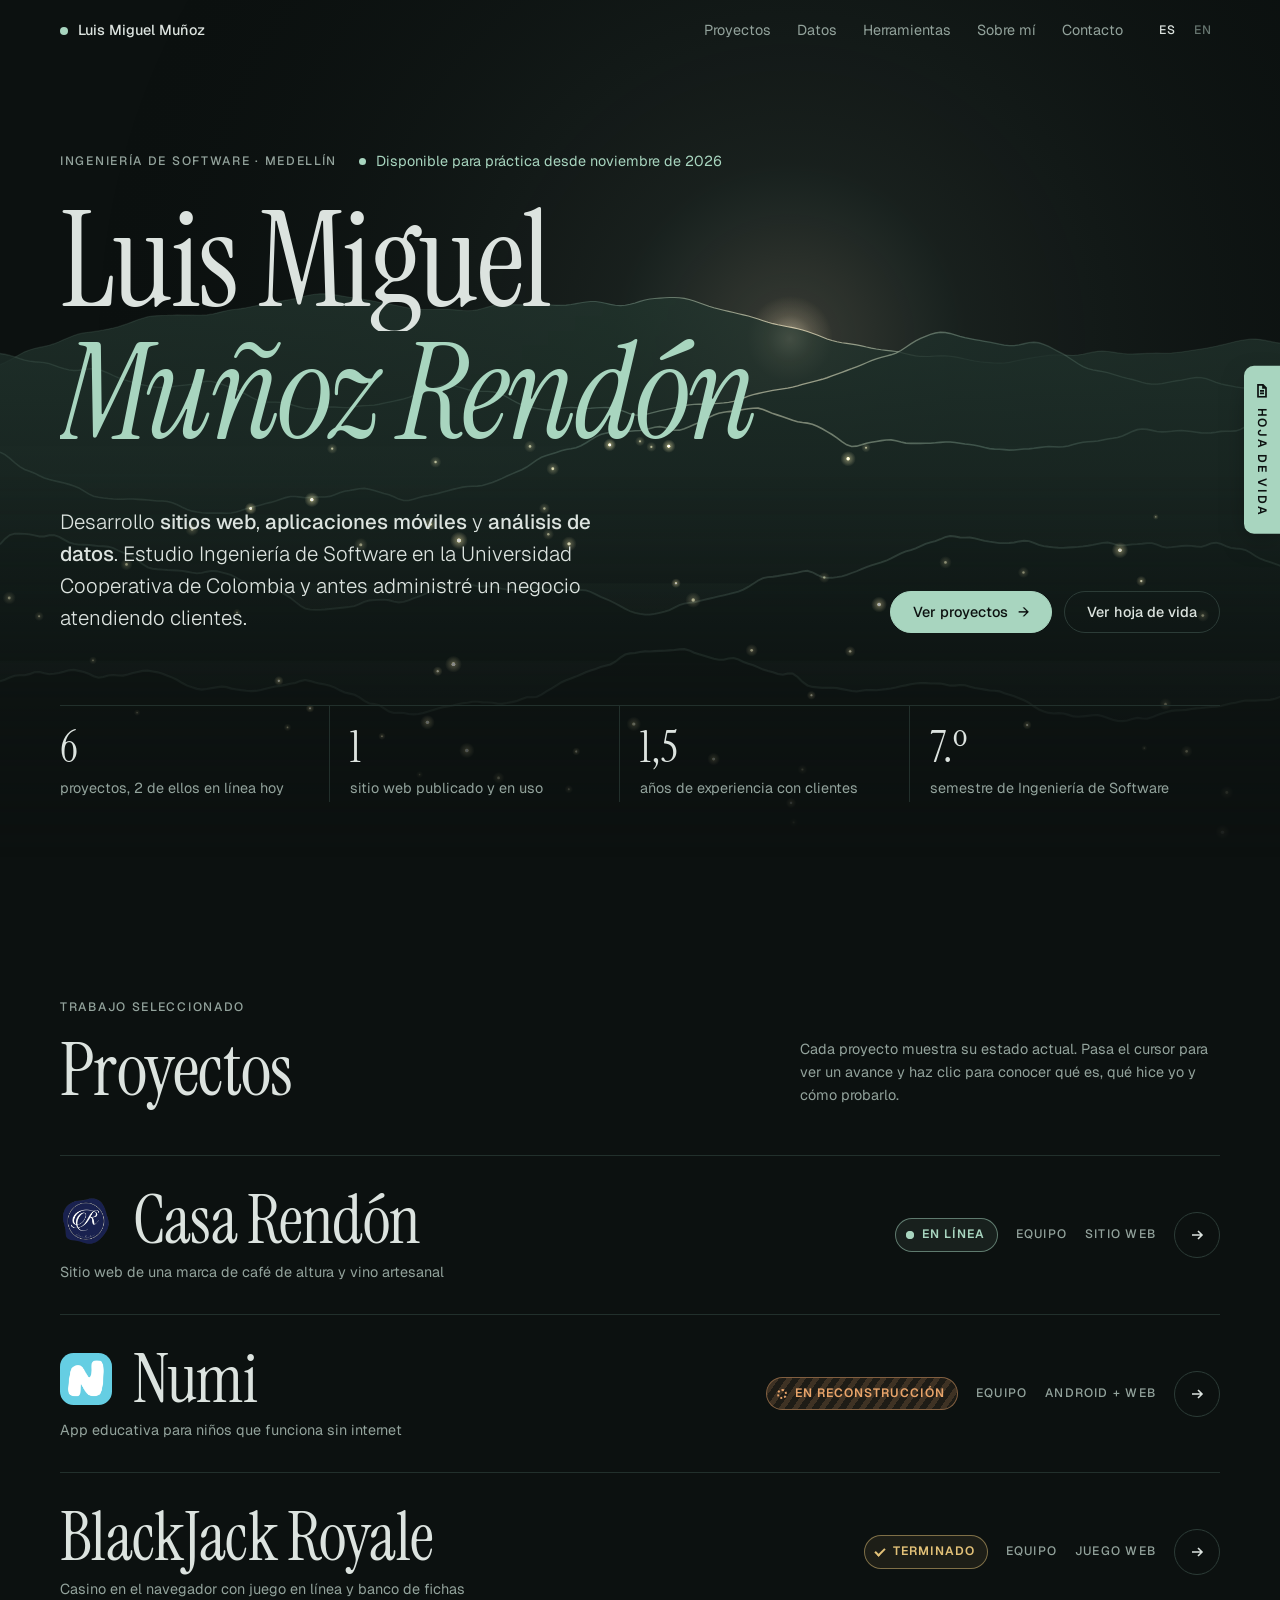
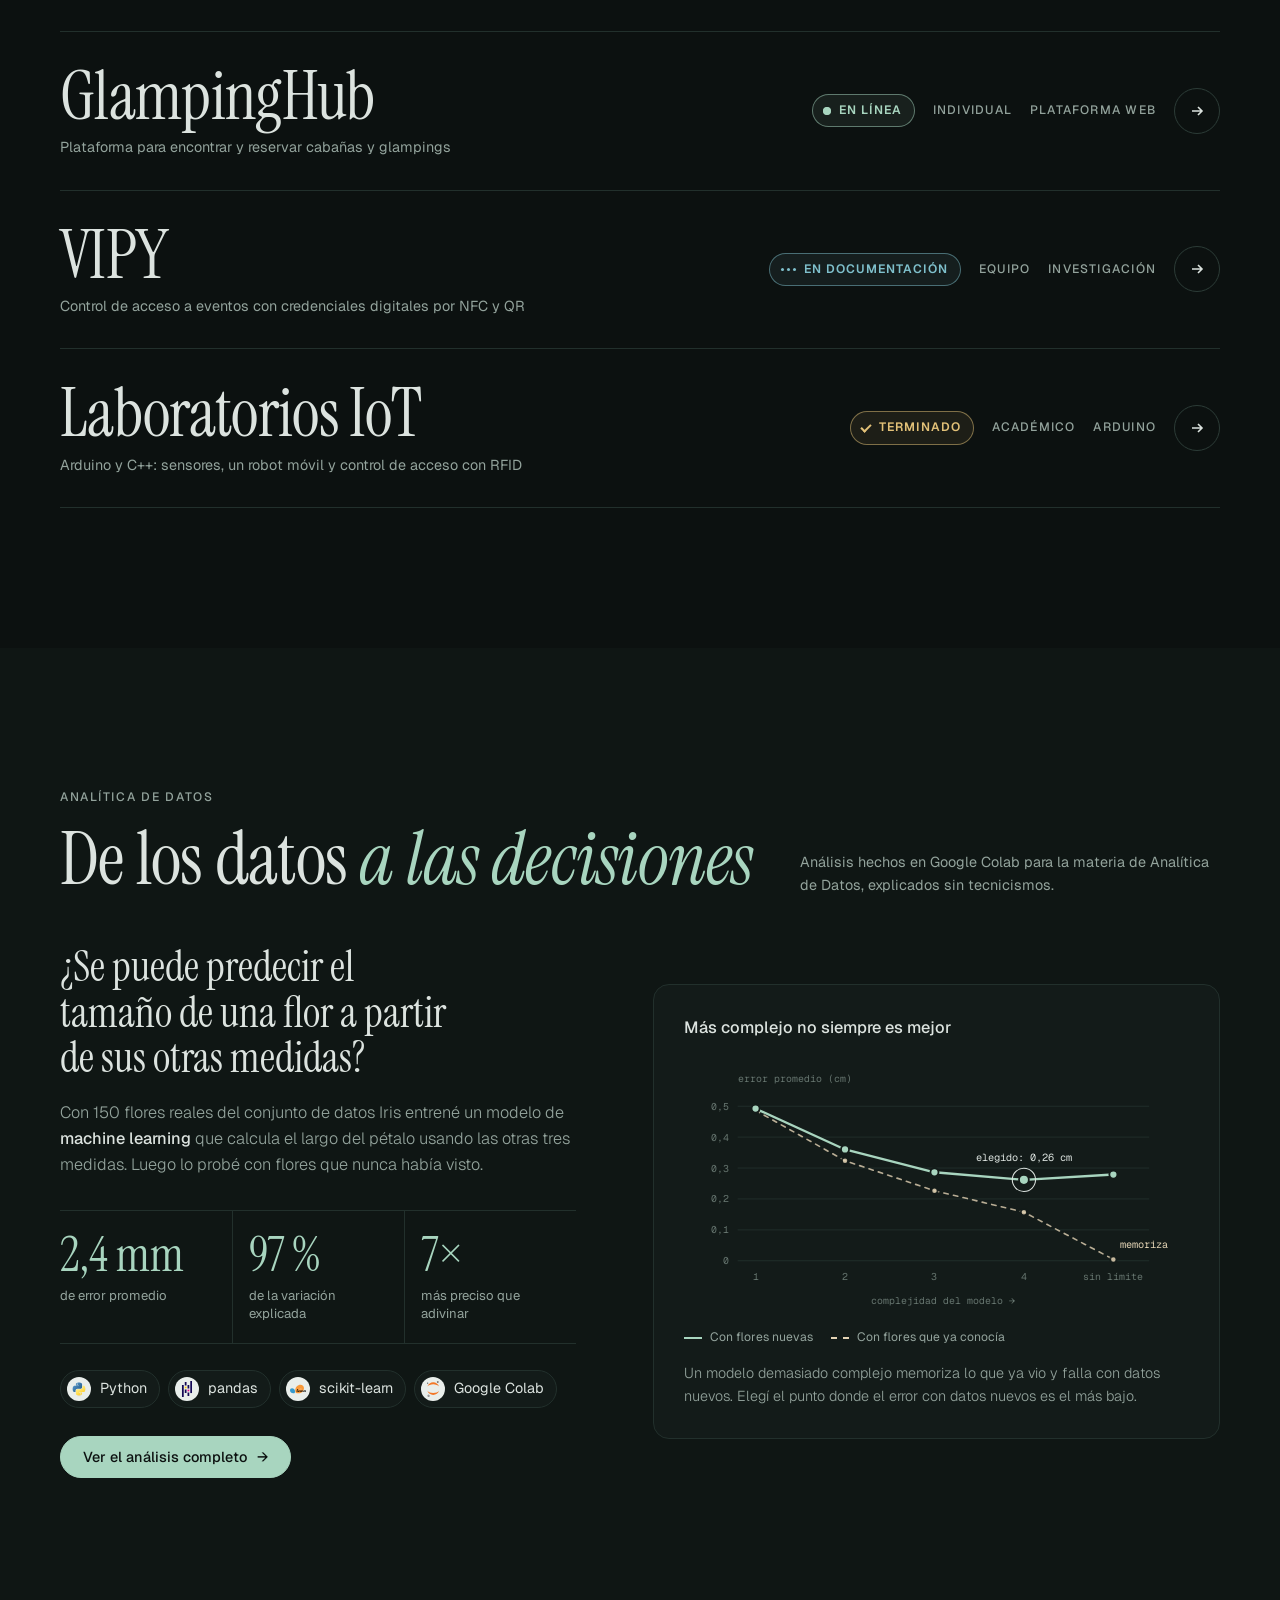
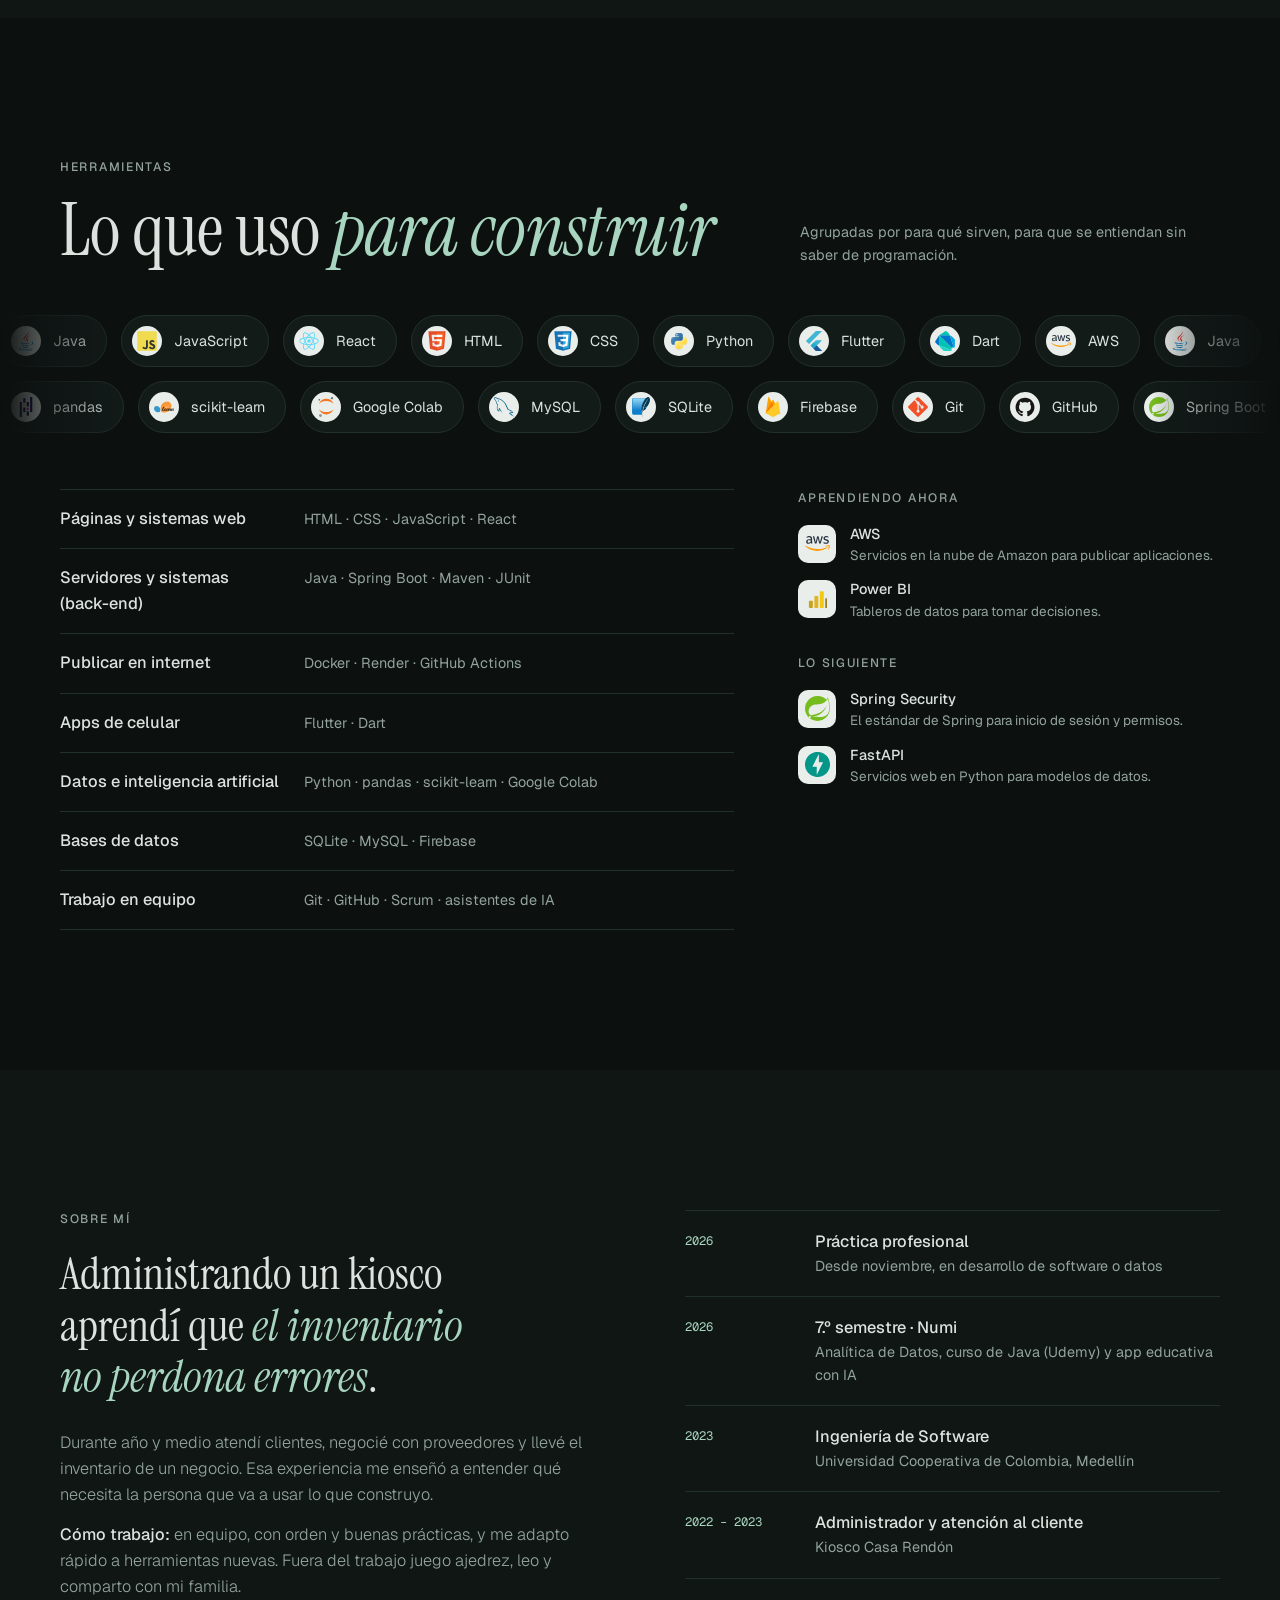
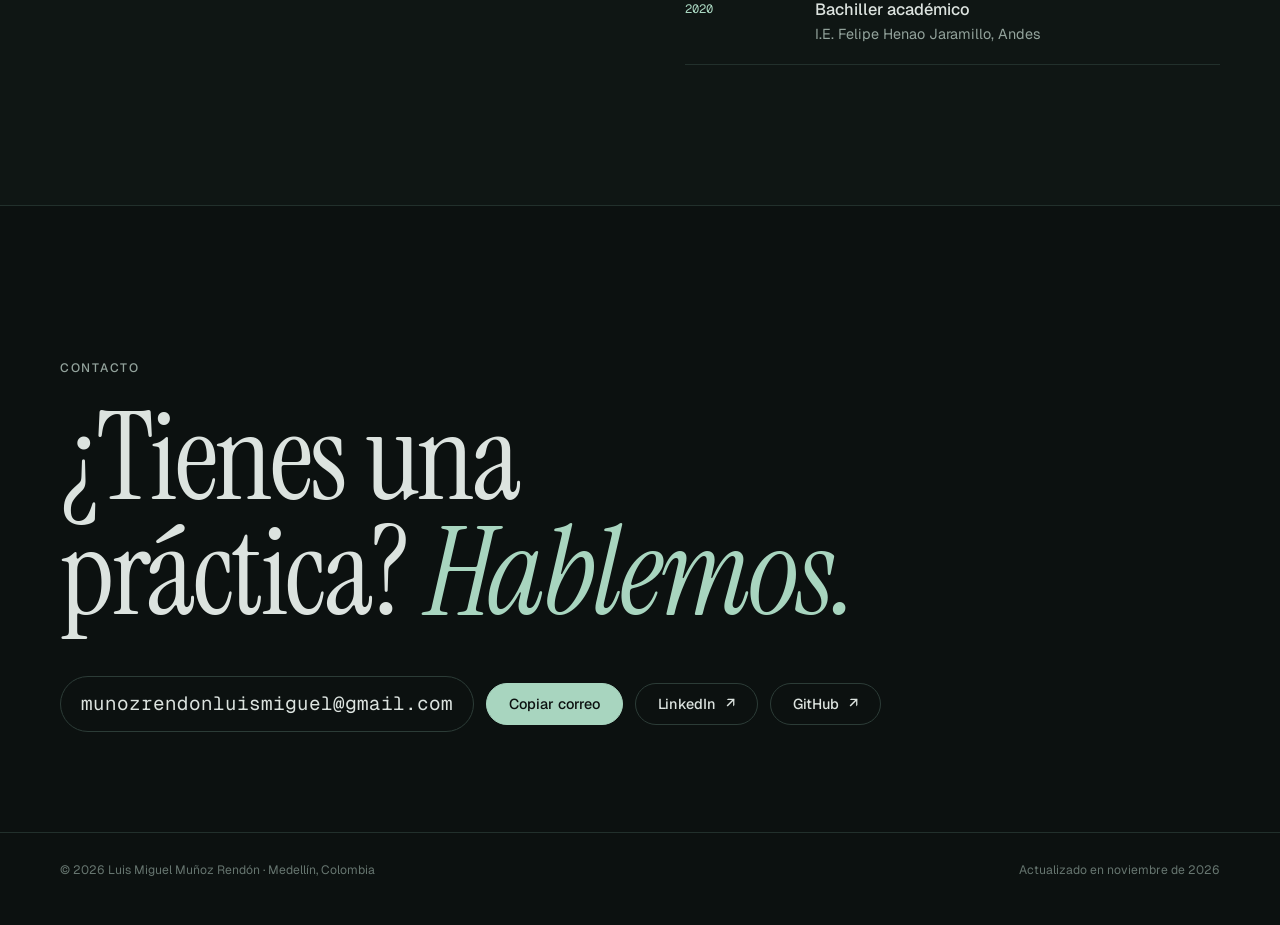
==== index.html @ 4b401fd1 "Proyectos con estado (en línea, terminado, en reconstrucción, en documentación) y nuevos: VIPY y Lab" ====
<!doctype html>
<html lang="es">
<head>
<meta charset="utf-8">
<meta name="viewport" content="width=device-width, initial-scale=1, viewport-fit=cover">
<title>Luis Miguel Muñoz</title>
<meta name="description" content="Portafolio de Luis Miguel Muñoz Rendón, estudiante de Ingeniería de Software en Medellín. Desarrollo web, apps móviles y analítica de datos. Disponible para práctica profesional desde noviembre de 2026.">
<link rel="preconnect" href="https://fonts.googleapis.com">
<link rel="preconnect" href="https://fonts.gstatic.com" crossorigin>
<link rel="stylesheet" href="https://fonts.googleapis.com/css2?family=Instrument+Serif:ital@0;1&family=Geist:wght@300..700&family=Geist+Mono:wght@400;500&display=swap">
<meta property="og:title" content="Luis Miguel Muñoz · Ingeniería de Software">
<meta property="og:description" content="Desarrollo web, apps móviles y analítica de datos. Disponible para práctica profesional desde noviembre de 2026.">
<meta property="og:image" content="https://luism7p7.github.io/media/og.jpg">
<meta property="og:image:width" content="1200">
<meta property="og:image:height" content="630">
<meta property="og:url" content="https://luism7p7.github.io/">
<meta property="og:type" content="website">
<meta property="og:site_name" content="Luis Miguel Muñoz Rendón">
<meta name="twitter:card" content="summary_large_image">
<link rel="canonical" href="https://luism7p7.github.io/">
<meta name="theme-color" content="#0C1110">
<link rel="icon" href="data:image/svg+xml,%3Csvg xmlns='http://www.w3.org/2000/svg' viewBox='0 0 64 64'%3E%3Crect width='64' height='64' rx='14' fill='%230C1110'/%3E%3Ctext x='10' y='44' font-family='monospace' font-weight='700' font-size='32' fill='%23DCE3DF'%3Elm%3C/text%3E%3Ccircle cx='52' cy='42' r='4' fill='%23A8D5BF'/%3E%3C/svg%3E">
<style>
/* Layout: columna de 1200px. Hero con curvas de nivel animadas (las montañas de Andes) detrás del nombre;
   proyectos como índice tipográfico con vista previa de video que sigue el cursor; fichas de detalle en panel lateral.
   Paleta: carbón verdoso de baja fatiga visual con un único acento salvia. */
:root{
  --bg:#0C1110;
  --bg2:#0F1614;
  --surface:#131B19;
  --raised:#18221F;
  --line:#22302C;
  --line2:#2C3C37;
  --fg:#DCE3DF;
  --muted:#93A39C;
  --dim:#66756F;
  --accent:#A8D5BF;
  --accent-ink:#0C1110;
  --accent-soft:rgba(168,213,191,.10);
  --warm:#E3D3B4;
  --f-display:"Instrument Serif","Iowan Old Style","Palatino Linotype",Georgia,serif;
  --f-body:"Geist",system-ui,-apple-system,"Segoe UI",Roboto,sans-serif;
  --f-mono:"Geist Mono",ui-monospace,SFMono-Regular,Menlo,Consolas,monospace;
  --t-xs:.76rem; --t-sm:.9rem; --t-base:1.02rem;
  --ease:cubic-bezier(.2,.7,.1,1);
  color-scheme:dark;
}
*{box-sizing:border-box}
html{scroll-behavior:smooth;background:var(--bg)}
body{margin:0;background:var(--bg);color:var(--fg);font-family:var(--f-body);font-size:var(--t-base);line-height:1.6;-webkit-font-smoothing:antialiased;overflow-x:hidden}
body::before{content:"";position:fixed;inset:0 0 auto;height:env(safe-area-inset-top,0px);z-index:40;background:var(--bg)}
a{color:inherit}
::selection{background:var(--accent);color:var(--accent-ink)}
:focus-visible{outline:2px solid var(--accent);outline-offset:3px;border-radius:4px}
.wrap{max-width:1200px;margin:0 auto;padding-left:max(20px,env(safe-area-inset-left,0px));padding-right:max(20px,env(safe-area-inset-right,0px));position:relative}
.label{font-size:var(--t-xs);letter-spacing:.14em;text-transform:uppercase;color:var(--muted);font-weight:500}
h2.title{font-family:var(--f-display);font-weight:400;font-size:clamp(2.6rem,6vw,4.6rem);line-height:1;letter-spacing:-.01em;margin:0;text-wrap:balance}
h2.title em{color:var(--accent)}

.ic{display:inline-block;width:22px;height:22px;background:#E9EEEB center/66% no-repeat;border-radius:6px;flex:none}
.i-java{background-image:url("[data-uri]")}
.i-javascript{background-image:url("[data-uri]")}
.i-html5{background-image:url("[data-uri]")}
.i-css3{background-image:url("[data-uri]")}
.i-mysql{background-image:url("[data-uri]")}
.i-git{background-image:url("[data-uri]")}
.i-github{background-image:url("[data-uri]")}
.i-dart{background-image:url("[data-uri]")}
.i-flutter{background-image:url("[data-uri]")}
.i-cplusplus{background-image:url("[data-uri]")}
.i-python{background-image:url("[data-uri]")}
.i-pandas{background-image:url("[data-uri]")}
.i-spring{background-image:url("[data-uri]")}
.i-maven{background-image:url("[data-uri]")}
.i-react{background-image:url("[data-uri]")}
.i-firebase{background-image:url("[data-uri]")}
.i-sqlite{background-image:url("[data-uri]")}
.i-fastapi{background-image:url("[data-uri]")}
.i-docker{background-image:url("[data-uri]")}
.i-junit{background-image:url("[data-uri]")}
.i-jupyter{background-image:url("[data-uri]")}
.i-scikitlearn{background-image:url("[data-uri]")}
.i-matplotlib{background-image:url("[data-uri]")}
.i-numpy{background-image:url("[data-uri]")}
.i-aws{background-image:url("[data-uri]")}
.i-powerbi{background-image:url("[data-uri]")}
.i-scrum{background-image:url("[data-uri]")}
.i-ai{background-image:url("[data-uri]")}

/* nav */
.nav{position:fixed;left:0;right:0;top:env(safe-area-inset-top,0px);z-index:30;transition:background .4s,border-color .4s;border-bottom:1px solid transparent}
.nav.scrolled{background:rgba(12,17,16,.82);backdrop-filter:blur(14px) saturate(1.2);-webkit-backdrop-filter:blur(14px) saturate(1.2);border-bottom-color:var(--line)}
.nav .wrap{display:flex;align-items:center;gap:28px;padding-block:16px}
.brand{text-decoration:none;font-weight:500;font-size:var(--t-sm);display:flex;align-items:center;gap:10px}
.brand i{width:8px;height:8px;border-radius:50%;background:var(--accent);animation:pulse 2.6s infinite}
@keyframes pulse{0%{box-shadow:0 0 0 0 rgba(168,213,191,.45)}70%,100%{box-shadow:0 0 0 10px rgba(168,213,191,0)}}
.nav-links{display:flex;gap:26px;margin-left:auto;font-size:var(--t-sm)}
.nav-links a{text-decoration:none;color:var(--muted);transition:color .25s;position:relative}
.nav-links a::after{content:"";position:absolute;left:0;right:0;bottom:-4px;height:1px;background:var(--accent);transform:scaleX(0);transform-origin:left;transition:transform .35s var(--ease)}
.nav-links a:hover{color:var(--fg)}
.nav-links a:hover::after{transform:scaleX(1)}
.lang{display:flex;gap:2px;font-size:var(--t-xs);font-weight:500;letter-spacing:.08em}
.lang button{all:unset;cursor:pointer;padding:5px 8px;color:var(--dim);border-radius:4px}
.lang button[aria-pressed="true"]{color:var(--fg)}
.lang button:focus-visible{outline:2px solid var(--accent)}
@media (max-width:820px){.nav-links{display:none}.lang{margin-left:auto}}

/* hero */
.hero{position:relative;padding-top:calc(150px + env(safe-area-inset-top,0px));padding-bottom:56px;overflow:hidden}
#topo{position:absolute;inset:0;width:100%;height:100%;display:block;-webkit-mask-image:linear-gradient(180deg,#000 55%,transparent);mask-image:linear-gradient(180deg,#000 55%,transparent)}
.hero .wrap{z-index:1}
.hero-top{display:flex;flex-wrap:wrap;gap:8px 22px;align-items:center}
.avail{display:inline-flex;align-items:center;gap:10px;font-size:var(--t-sm);color:var(--accent)}
.avail i{width:7px;height:7px;border-radius:50%;background:var(--accent);animation:pulse 2.6s infinite}
.name{font-family:var(--f-display);font-weight:400;font-size:clamp(3.4rem,10.5vw,9.2rem);line-height:.92;letter-spacing:-.02em;margin:26px 0 0}
.name .ln{display:block;overflow:hidden;padding-bottom:.06em}
.name .ln > span{display:inline-block;animation:up 1.2s var(--ease) both}
.name .ln:nth-child(2) > span{animation-delay:.12s}
.name em{color:var(--accent)}
@keyframes up{from{transform:translateY(105%)}}
.hero-grid{display:grid;grid-template-columns:minmax(0,1.1fr) minmax(0,1fr);gap:32px 64px;margin-top:44px;align-items:end}
@media (max-width:880px){.hero-grid{grid-template-columns:minmax(0,1fr)}}
.lead{font-size:clamp(1.12rem,1.6vw,1.3rem);line-height:1.55;margin:0;max-width:42ch;font-weight:300}
.lead b{font-weight:500}
.cta{display:flex;flex-wrap:wrap;gap:12px}
.hero .cta{justify-content:flex-end}
@media (max-width:880px){.hero .cta{justify-content:flex-start}}
.btn{display:inline-flex;align-items:center;gap:10px;padding:13px 22px;border-radius:999px;border:1px solid var(--line2);text-decoration:none;font:500 var(--t-sm)/1 var(--f-body);background:transparent;color:var(--fg);cursor:pointer;transition:background .3s,border-color .3s,color .3s}
.btn:hover{border-color:var(--accent);color:var(--accent)}
.btn.solid{background:var(--accent);border-color:var(--accent);color:var(--accent-ink)}
.btn.solid:hover{background:var(--fg);border-color:var(--fg);color:var(--accent-ink)}
.btn .arr{transition:transform .3s var(--ease)}
.btn:hover .arr{transform:translateX(4px)}
.facts{display:grid;grid-template-columns:repeat(4,minmax(0,1fr));margin-top:72px;border-top:1px solid var(--line)}
@media (max-width:760px){.facts{grid-template-columns:repeat(2,minmax(0,1fr))}}
.fact{padding:20px 20px 4px 0;border-right:1px solid var(--line);margin-right:20px}
.fact:last-child{border-right:0;margin-right:0}
@media (max-width:760px){.fact:nth-child(2){border-right:0;margin-right:0}}
.fact b{display:block;font-family:var(--f-display);font-weight:400;font-size:clamp(2rem,3.4vw,2.8rem);line-height:1;font-variant-numeric:tabular-nums}
.fact span{display:block;font-size:var(--t-sm);color:var(--muted);margin-top:8px;line-height:1.4}

/* sections */
section.block{padding-block:clamp(80px,11vw,140px)}
.alt{background:var(--bg2)}
.sec-head{display:flex;flex-wrap:wrap;justify-content:space-between;align-items:end;gap:18px 40px;margin-bottom:48px}
.sec-head .label{display:block;margin-bottom:16px}
.sec-head p{margin:0;color:var(--muted);max-width:42ch;font-size:var(--t-sm)}
@supports (animation-timeline:view()){
  .rv{animation:rv linear both;animation-timeline:view();animation-range:entry 0% cover 22%}
  @keyframes rv{from{transform:translateY(34px);opacity:.35}}
}

/* project index */
.index{list-style:none;margin:0;padding:0;border-top:1px solid var(--line)}
.row{border-bottom:1px solid var(--line)}
.row button{all:unset;box-sizing:border-box;cursor:pointer;width:100%;display:grid;grid-template-columns:minmax(0,1fr) auto;gap:6px 32px;align-items:center;padding:30px 0;position:relative}
.row button::before{content:"";position:absolute;inset:0;background:linear-gradient(90deg,var(--accent-soft),transparent 70%);transform:scaleX(0);transform-origin:left;transition:transform .6s var(--ease);pointer-events:none}
.row button:hover::before,.row button:focus-visible::before{transform:scaleX(1)}
.row button:focus-visible{outline:none}
.row-main{display:grid;gap:6px;min-width:0;transition:transform .5s var(--ease)}
.row button:hover .row-main{transform:translateX(18px)}
.row-name{font-family:var(--f-display);font-size:clamp(2.1rem,5.4vw,4.2rem);line-height:1.02;letter-spacing:-.01em;display:flex;align-items:center;gap:.3em}
.row-name img{width:.78em;height:.78em;border-radius:.2em;object-fit:cover;flex:none}
.row-name img.round{border-radius:50%}
.row-desc{color:var(--muted);font-size:var(--t-sm)}
.row-meta{display:flex;flex-wrap:wrap;align-items:center;gap:12px 18px;font-size:var(--t-xs);letter-spacing:.1em;text-transform:uppercase;color:var(--muted);font-weight:500}
.live{color:var(--accent)}
.live::before{content:"";display:inline-block;width:6px;height:6px;border-radius:50%;background:var(--accent);margin-right:8px;vertical-align:1px}
.row-go{width:46px;height:46px;border-radius:50%;border:1px solid var(--line2);display:grid;place-items:center;transition:background .3s,border-color .3s,transform .5s var(--ease);flex:none}
.row-go svg{width:16px;height:16px;stroke:var(--fg);fill:none;stroke-width:1.6;transition:stroke .3s}
.row button:hover .row-go{background:var(--accent);border-color:var(--accent);transform:rotate(-45deg)}
.row button:hover .row-go svg{stroke:var(--accent-ink)}
.row-thumb{display:none}
@media (max-width:760px){
  .row button{grid-template-columns:minmax(0,1fr) 104px;padding:22px 0}
  .row button:hover .row-main{transform:none}
  .row-thumb{display:block;width:104px;aspect-ratio:16/10;border-radius:8px;overflow:hidden;background:var(--raised);grid-column:2;grid-row:1 / span 2}
  .row-thumb img{width:100%;height:100%;object-fit:cover;display:block}
  .row-go{display:none}
  .row-meta{grid-column:1}
}
#peek{position:fixed;left:0;top:0;z-index:25;pointer-events:none;width:400px;aspect-ratio:16/9;border-radius:12px;overflow:hidden;background:var(--raised);box-shadow:0 30px 80px -20px rgba(0,0,0,.7);opacity:0;transition:opacity .35s var(--ease),width .35s var(--ease)}
#peek.on{opacity:1}
#peek.tall{width:200px;aspect-ratio:400/888}
#peek video{width:100%;height:100%;object-fit:cover;display:block}
@media (hover:none),(max-width:760px){#peek{display:none}}

/* sheet */
dialog.sheet{position:fixed;inset:0 0 0 auto;margin:0;height:100%;max-height:100%;width:min(720px,100%);max-width:100%;border:0;border-left:1px solid var(--line);background:var(--bg2);color:var(--fg);padding:0;overflow-y:auto;overscroll-behavior:contain;transform:translateX(100%);transition:transform .55s var(--ease),overlay .55s allow-discrete,display .55s allow-discrete}
dialog.sheet[open]{transform:translateX(0)}
@starting-style{dialog.sheet[open]{transform:translateX(100%)}}
dialog.sheet::backdrop{background:rgba(4,7,6,.62);backdrop-filter:blur(3px);-webkit-backdrop-filter:blur(3px)}
.sheet-bar{position:sticky;top:0;z-index:2;display:flex;justify-content:space-between;align-items:center;gap:12px;padding:calc(14px + env(safe-area-inset-top,0px)) max(24px,env(safe-area-inset-right,0px)) 14px 24px;background:rgba(15,22,20,.92);backdrop-filter:blur(10px);-webkit-backdrop-filter:blur(10px);border-bottom:1px solid var(--line)}
.sheet-close{all:unset;cursor:pointer;width:40px;height:40px;border-radius:50%;border:1px solid var(--line2);display:grid;place-items:center}
.sheet-close:hover,.sheet-close:focus-visible{border-color:var(--accent)}
.sheet-close svg{width:14px;height:14px;stroke:var(--fg);stroke-width:1.6}
.sheet-body{padding:28px 24px calc(48px + env(safe-area-inset-bottom,0px));display:grid;gap:26px}
.sheet-media{border-radius:12px;overflow:hidden;background:#000;border:1px solid var(--line)}
.sheet-media video{display:block;width:100%;height:auto;max-height:70vh}
.sheet-media.tall{justify-self:center;width:min(290px,80%);border-radius:30px;border:8px solid #1a2421}
.sheet-head{display:flex;align-items:center;gap:16px}
.sheet-head img{width:54px;height:54px;border-radius:13px;object-fit:cover;flex:none}
.sheet-head img.round{border-radius:50%}
.sheet-head h3{font-family:var(--f-display);font-weight:400;font-size:clamp(2rem,5vw,2.8rem);line-height:1;margin:0}
.sheet-head p{margin:6px 0 0;color:var(--muted);font-size:var(--t-sm)}
.tags{display:flex;flex-wrap:wrap;gap:8px}
.tag{font-size:var(--t-xs);letter-spacing:.08em;text-transform:uppercase;font-weight:500;padding:6px 11px;border-radius:999px;border:1px solid var(--line2);color:var(--muted)}
.tag.live{border-color:rgba(168,213,191,.45)}
.st{--c:168,213,191;display:inline-flex;align-items:center;gap:8px;padding:6px 12px 6px 10px;border-radius:999px;border:1px solid rgba(var(--c),.5);background:rgba(var(--c),.08);color:rgb(var(--c));font-size:var(--t-xs);letter-spacing:.1em;text-transform:uppercase;font-weight:600;white-space:nowrap;position:relative;overflow:hidden;isolation:isolate}
.st i{position:relative;width:8px;height:8px;flex:none;display:grid;place-items:center}
.st-vivo i{border-radius:50%;background:rgb(var(--c))}
.st-vivo i::after{content:"";position:absolute;inset:0;border-radius:50%;border:1px solid rgb(var(--c));animation:stRing 2.2s ease-out infinite}
@keyframes stRing{from{transform:scale(.6);opacity:.9}to{transform:scale(2.8);opacity:0}}
.st-fin{--c:226,193,120}
.st-fin i{width:10px;height:10px}.st-fin i::before{content:"";width:4px;height:8px;border:solid rgb(var(--c));border-width:0 2px 2px 0;transform:translateY(-1px) rotate(45deg)}
.st-fin::after{content:"";position:absolute;inset:0;z-index:-1;background:linear-gradient(105deg,transparent 35%,rgba(var(--c),.28) 50%,transparent 65%);transform:translateX(-100%);animation:stSheen 3.6s ease-in-out infinite}
@keyframes stSheen{0%,50%{transform:translateX(-100%)}100%{transform:translateX(100%)}}
.st-obra{--c:232,164,106}
.st-obra::after{content:"";position:absolute;inset:0;z-index:-1;background:repeating-linear-gradient(-55deg,rgba(var(--c),.16) 0 5px,transparent 5px 11px);background-size:200% 100%;animation:stStripe 1.4s linear infinite}
@keyframes stStripe{to{background-position:-26.9px 0}}
.st-obra i{width:10px;height:10px;border-radius:50%;border:2px dotted rgb(var(--c));animation:stSpin 2.4s linear infinite}
@keyframes stSpin{to{transform:rotate(360deg)}}
.st-doc{--c:127,192,204}
.st-doc i{width:16px;display:flex;gap:3px;justify-content:center}
.st-doc i b{width:3px;height:3px;border-radius:50%;background:rgb(var(--c));animation:stType 1.2s ease-in-out infinite}
.st-doc i b:nth-child(2){animation-delay:.2s}.st-doc i b:nth-child(3){animation-delay:.4s}
@keyframes stType{0%,100%{opacity:.25;transform:none}40%{opacity:1;transform:translateY(-2px)}}
.row-meta .st{letter-spacing:.08em}
.sheet-media img{display:block;width:100%;height:auto}
#peek img{width:100%;height:100%;object-fit:cover;display:block}
#peek [hidden]{display:none}
@media (prefers-reduced-motion:reduce){.st *,.st::after,.st i::after{animation:none!important}}
.kv{display:grid;gap:22px}
.kv h4{margin:0 0 8px;font-size:var(--t-xs);letter-spacing:.14em;text-transform:uppercase;color:var(--dim);font-weight:500}
.kv p{margin:0;font-weight:300;line-height:1.65}
.kv ul{margin:0;padding:0;list-style:none;display:grid;gap:8px}
.kv li{display:flex;gap:12px;font-weight:300}
.kv li::before{content:"";width:14px;height:1px;background:var(--accent);margin-top:.8em;flex:none}
.note{font-size:var(--t-sm);color:var(--muted);border-left:1px solid var(--accent);padding-left:14px;margin:0}
.toolrow{display:flex;flex-wrap:wrap;gap:8px}
.chip{display:inline-flex;align-items:center;gap:9px;padding:6px 12px 6px 6px;border-radius:999px;background:var(--surface);border:1px solid var(--line);font-size:var(--t-sm)}
.chip .ic{width:24px;height:24px;border-radius:50%}

/* data */
.data{display:grid;grid-template-columns:minmax(0,1fr) minmax(0,1.1fr);gap:clamp(32px,6vw,80px);align-items:center}
@media (max-width:900px){.data{grid-template-columns:minmax(0,1fr)}}
.data-q{font-family:var(--f-display);font-size:clamp(1.8rem,3.4vw,2.6rem);line-height:1.1;margin:0 0 18px;font-weight:400;text-wrap:balance}
.data p{margin:0;color:var(--muted);font-weight:300;max-width:52ch}
.data p b{color:var(--fg);font-weight:500}
.kpis{display:grid;grid-template-columns:repeat(3,minmax(0,1fr));margin:32px 0 26px;border-top:1px solid var(--line);border-bottom:1px solid var(--line)}
.kpi{padding:20px 14px 20px 0}
.kpi + .kpi{padding-left:16px;border-left:1px solid var(--line)}
.kpi b{display:block;font-family:var(--f-display);font-weight:400;font-size:clamp(2rem,4vw,3rem);line-height:1;color:var(--accent);font-variant-numeric:tabular-nums;white-space:nowrap}
.kpi > span{display:block;font-size:.82rem;color:var(--muted);margin-top:8px;line-height:1.35}
.data .toolrow{margin-bottom:28px}
.chart-card{margin:0;background:var(--surface);border:1px solid var(--line);border-radius:16px;padding:clamp(18px,3vw,30px);display:grid;gap:14px;min-width:0}
.chart-card h3{margin:0;font-weight:500;font-size:var(--t-base)}
.chart-box{overflow-x:auto}
.chart{width:100%;min-width:440px;height:auto;display:block}
.chart .grid line{stroke:var(--line);stroke-width:1}
.chart text{fill:var(--dim);font-family:var(--f-mono);font-size:11px}
.chart .val{fill:none;stroke:var(--accent);stroke-width:2.6;stroke-linejoin:round;stroke-linecap:round;stroke-dasharray:600;stroke-dashoffset:0}
.chart .tr{fill:none;stroke:var(--warm);stroke-width:1.8;stroke-dasharray:5 6;stroke-linecap:round;opacity:.8}
.chart .pv{fill:var(--accent);stroke:var(--surface);stroke-width:2}
.chart .pt{fill:var(--warm);stroke:var(--surface);stroke-width:2;opacity:.85}
.chart .pick{fill:none;stroke:var(--fg);stroke-width:1.2}
.chart .pick-t{fill:var(--fg);font-size:11.5px}
.chart .end{fill:var(--warm);font-size:11.5px}
.chart.draw .val{animation:draw 1.8s var(--ease) both}
@keyframes draw{from{stroke-dashoffset:600}}
.legend{display:flex;flex-wrap:wrap;gap:18px;font-size:var(--t-xs);color:var(--muted)}
.legend span{display:inline-flex;align-items:center;gap:8px}
.legend i{width:18px;border-top:2.5px solid var(--accent)}
.legend i.d{border-top:2px dashed var(--warm)}
.chart-card figcaption{font-size:var(--t-sm);color:var(--muted);font-weight:300}

/* tools */
.marquee{overflow:hidden;-webkit-mask-image:linear-gradient(90deg,transparent,#000 10%,#000 90%,transparent);mask-image:linear-gradient(90deg,transparent,#000 10%,#000 90%,transparent);margin-bottom:56px}
.track{display:flex;gap:14px;width:max-content;animation:slide 60s linear infinite}
.track.rev{animation-direction:reverse;margin-top:14px}
.marquee:hover .track{animation-play-state:paused}
@keyframes slide{to{transform:translateX(-50%)}}
.mq{display:inline-flex;align-items:center;gap:12px;padding:10px 20px 10px 10px;border:1px solid var(--line);border-radius:999px;background:var(--surface);white-space:nowrap;font-size:var(--t-sm)}
.mq .ic{width:30px;height:30px;border-radius:50%}
.skills{display:grid;grid-template-columns:minmax(0,1.6fr) minmax(0,1fr);gap:clamp(32px,5vw,72px)}
@media (max-width:900px){.skills{grid-template-columns:minmax(0,1fr)}}
.sk-list{margin:0;padding:0;list-style:none;border-top:1px solid var(--line)}
.sk-list li{display:grid;grid-template-columns:minmax(0,220px) minmax(0,1fr);gap:4px 24px;padding:16px 0;border-bottom:1px solid var(--line);align-items:baseline}
@media (max-width:520px){.sk-list li{grid-template-columns:minmax(0,1fr)}}
.sk-list b{font-weight:500}
.sk-list span{color:var(--muted);font-size:var(--t-sm)}
.sk-col h3{margin:0 0 14px;font-size:var(--t-xs);letter-spacing:.14em;text-transform:uppercase;color:var(--muted);font-weight:500}
.sk-col + .sk-col{margin-top:34px}
.learn{display:grid;gap:14px}
.learn > div{display:grid;grid-template-columns:38px minmax(0,1fr);gap:0 14px;align-items:center}
.learn .ic{width:38px;height:38px;border-radius:10px;grid-row:span 2}
.learn b{font-weight:500;font-size:var(--t-sm)}
.learn span{font-size:.84rem;color:var(--muted);line-height:1.4}

/* about */
.about{display:grid;grid-template-columns:minmax(0,1fr) minmax(0,1fr);gap:clamp(40px,7vw,96px)}
@media (max-width:900px){.about{grid-template-columns:minmax(0,1fr)}}
.about .label{display:block;margin-bottom:20px}
.quote{font-family:var(--f-display);font-size:clamp(1.8rem,3.6vw,2.8rem);line-height:1.15;margin:0 0 26px;text-wrap:balance}
.quote em{color:var(--accent)}
.about p.txt{color:var(--muted);font-weight:300;margin:0 0 14px;max-width:52ch}
.about p.txt b{color:var(--fg);font-weight:500}
.tl{list-style:none;margin:0;padding:0}
.tl li{display:grid;grid-template-columns:110px minmax(0,1fr);gap:20px;padding:18px 0;border-bottom:1px solid var(--line)}
.tl li:first-child{border-top:1px solid var(--line)}
.tl time{font-family:var(--f-mono);font-size:var(--t-xs);color:var(--accent);padding-top:3px}
.tl b{display:block;font-weight:500}
.tl span{display:block;font-size:var(--t-sm);color:var(--muted)}
@media (max-width:420px){.tl li{grid-template-columns:minmax(0,1fr);gap:4px}}

/* contact */
.contact{padding-block:clamp(90px,12vw,160px) clamp(60px,8vw,100px);border-top:1px solid var(--line)}
.contact .label{display:block;margin-bottom:22px}
.contact h2{font-family:var(--f-display);font-weight:400;font-size:clamp(3rem,9.5vw,7.6rem);line-height:.95;margin:0;letter-spacing:-.02em;text-wrap:balance}
.contact h2 em{color:var(--accent)}
.contact-row{display:flex;flex-wrap:wrap;gap:12px;align-items:center;margin-top:44px}
.mail{font-family:var(--f-mono);font-size:clamp(.92rem,2.2vw,1.2rem);padding:12px 20px;border:1px solid var(--line2);border-radius:999px;user-select:all;word-break:break-all}
footer{padding-block:28px 44px;color:var(--dim);font-size:var(--t-xs);border-top:1px solid var(--line)}
footer .wrap{display:flex;flex-wrap:wrap;justify-content:space-between;gap:10px}

/* CV tab, always visible */
.cv-tab{all:unset;z-index:28;position:fixed;right:env(safe-area-inset-right,0px);top:50%;translate:0 -50%;writing-mode:vertical-rl;cursor:pointer;display:flex;align-items:center;gap:10px;padding:18px 11px;background:var(--accent);color:var(--accent-ink);font:600 var(--t-xs)/1 var(--f-body);letter-spacing:.14em;text-transform:uppercase;border-radius:10px 0 0 10px;box-shadow:0 10px 30px -10px rgba(0,0,0,.6);transition:padding .3s var(--ease),background .3s}
.cv-tab:hover{padding-right:16px;background:var(--fg)}
.cv-tab:focus-visible{outline:2px solid var(--fg);outline-offset:3px}
.cv-tab svg{width:14px;height:14px;stroke:currentColor;fill:none;stroke-width:1.7;writing-mode:horizontal-tb}
@media (max-width:760px){.cv-tab{writing-mode:horizontal-tb;top:auto;translate:none;bottom:calc(16px + env(safe-area-inset-bottom,0px));right:max(16px,env(safe-area-inset-right,0px));border-radius:999px;padding:13px 18px}.cv-tab:hover{padding-right:18px}}
.nb-actions{display:flex;align-items:center;gap:10px}
.nb-actions .btn{padding:10px 16px}
/* notebook viewer */
dialog.nbview{width:min(1100px,96vw);height:92vh;max-height:92vh;max-width:96vw;padding:0;border:1px solid var(--line);border-radius:14px;background:var(--bg2);color:var(--fg);overflow:hidden}
dialog.nbview[open]{display:flex;flex-direction:column}
dialog.nbview::backdrop{background:rgba(4,7,6,.7);backdrop-filter:blur(3px);-webkit-backdrop-filter:blur(3px)}
.nb-bar{display:flex;justify-content:space-between;align-items:center;gap:12px;padding:12px 16px 12px 22px;border-bottom:1px solid var(--line);flex:none}
.nb-bar span{font-size:var(--t-sm);color:var(--muted)}
.nb-frame{flex:1;min-height:0;position:relative;background:#fff}
.nb-frame iframe{position:absolute;inset:0;width:100%;height:100%;border:0;background:#fff}
.nb-load{position:absolute;inset:0;display:grid;place-items:center;color:#55605b;font-size:var(--t-sm)}
@media (prefers-reduced-motion:reduce){*,*::before,*::after{animation:none!important;transition:none!important}html{scroll-behavior:auto}}
</style>
</head>
<body>


<header class="nav" id="nav">
  <div class="wrap">
    <a class="brand" href="#top"><i aria-hidden="true"></i>Luis Miguel Muñoz</a>
    <nav class="nav-links" aria-label="Secciones">
      <a href="#proyectos" data-i18n="n1">Proyectos</a>
      <a href="#datos" data-i18n="n2">Datos</a>
      <a href="#herramientas" data-i18n="n3">Herramientas</a>
      <a href="#sobre-mi" data-i18n="n4">Sobre mí</a>
      <a href="#contacto" data-i18n="n5">Contacto</a>
    </nav>
    <div class="lang" role="group" aria-label="Idioma / Language">
      <button type="button" id="lang-es" data-lang="es" aria-pressed="true">ES</button>
      <button type="button" id="lang-en" data-lang="en" aria-pressed="false">EN</button>
    </div>
  </div>
</header>

<main id="top">
  <section class="hero">
    <canvas id="topo" aria-hidden="true"></canvas>
    <div class="wrap">
      <div class="hero-top">
        <span class="label" data-i18n="h-l">Ingeniería de Software · Medellín</span>
        <span class="avail"><i aria-hidden="true"></i><span data-i18n="h-a">Disponible para práctica desde noviembre de 2026</span></span>
      </div>
      <h1 class="name"><span class="ln"><span>Luis Miguel</span></span><span class="ln"><span><em>Muñoz Rendón</em></span></span></h1>
      <div class="hero-grid">
        <p class="lead" data-i18n="h-p">Desarrollo <b>sitios web</b>, <b>aplicaciones móviles</b> y <b>análisis de datos</b>. Estudio Ingeniería de Software en la Universidad Cooperativa de Colombia y antes administré un negocio atendiendo clientes.</p>
        <div class="cta">
          <a class="btn solid" href="#proyectos"><span data-i18n="h-b1">Ver proyectos</span><span class="arr" aria-hidden="true">→</span></a>
          <button type="button" class="btn" data-doc="cv/cv.html" data-pdf="cv/Luis_Miguel_Munoz_Rendon_HV.pdf" data-doc-title="Hoja de vida · Luis Miguel Muñoz Rendón" data-i18n="h-b2">Ver hoja de vida</button>
        </div>
      </div>
      <div class="facts">
        <div class="fact"><b data-count="6">6</b><span data-i18n="f1">proyectos, 2 de ellos en línea hoy</span></div>
        <div class="fact"><b>1</b><span data-i18n="f2">sitio web publicado y en uso</span></div>
        <div class="fact"><b>1,5</b><span data-i18n="f3">años de experiencia con clientes</span></div>
        <div class="fact"><b data-i18n="f4b">7.º</b><span data-i18n="f4">semestre de Ingeniería de Software</span></div>
      </div>
    </div>
  </section>

  <section class="block" id="proyectos">
    <div class="wrap">
      <div class="sec-head rv">
        <div><span class="label" data-i18n="p-l">Trabajo seleccionado</span><h2 class="title" data-i18n="p-h">Proyectos</h2></div>
        <p data-i18n="p-p">Cada proyecto muestra su estado actual. Pasa el cursor para ver un avance y haz clic para conocer qué es, qué hice yo y cómo probarlo.</p>
      </div>
      <ul class="index" id="index"></ul>
    </div>
  </section>

  <section class="block alt" id="datos">
    <div class="wrap">
      <div class="sec-head rv">
        <div><span class="label" data-i18n="d-l">Analítica de datos</span><h2 class="title" data-i18n="d-h">De los datos <em>a las decisiones</em></h2></div>
        <p data-i18n="d-p">Análisis hechos en Google Colab para la materia de Analítica de Datos, explicados sin tecnicismos.</p>
      </div>
      <div class="data">
        <div class="rv">
          <h3 class="data-q" data-i18n="a-q">¿Se puede predecir el tamaño de una flor a partir de sus otras medidas?</h3>
          <p data-i18n="a-p">Con 150 flores reales del conjunto de datos Iris entrené un modelo de <b>machine learning</b> que calcula el largo del pétalo usando las otras tres medidas. Luego lo probé con flores que nunca había visto.</p>
          <div class="kpis">
            <div class="kpi"><b><span data-count="2.4" data-dec="1">2,4</span> mm</b><span data-i18n="k1">de error promedio</span></div>
            <div class="kpi"><b><span data-count="97">97</span> %</b><span data-i18n="k2">de la variación explicada</span></div>
            <div class="kpi"><b><span data-count="7">7</span>×</b><span data-i18n="k3">más preciso que adivinar</span></div>
          </div>
          <div class="toolrow">
            <span class="chip"><i class="ic i-python"></i>Python</span><span class="chip"><i class="ic i-pandas"></i>pandas</span><span class="chip"><i class="ic i-scikitlearn"></i>scikit-learn</span><span class="chip"><i class="ic i-jupyter"></i>Google Colab</span>
          </div>
          <button type="button" class="btn solid" data-doc="notebooks/arbol-regresion-iris.html" data-doc-title="Notebook completo · Árbol de regresión con Iris"><span data-i18n="a-b">Ver el análisis completo</span><span class="arr" aria-hidden="true">→</span></button>
        </div>
        <figure class="chart-card rv">
          <h3 data-i18n="c-h">Más complejo no siempre es mejor</h3>
          <div class="chart-box">
            <svg class="chart" id="chart" viewBox="0 0 565 290" role="img" aria-label="Error del modelo según su complejidad: con datos nuevos baja hasta la profundidad 4 y luego sube; con los datos de entrenamiento casi llega a cero.">
              <g class="grid"><line x1="60" x2="520" y1="230" y2="230"/><line x1="60" x2="520" y1="195.5" y2="195.5"/><line x1="60" x2="520" y1="160.9" y2="160.9"/><line x1="60" x2="520" y1="126.4" y2="126.4"/><line x1="60" x2="520" y1="91.8" y2="91.8"/><line x1="60" x2="520" y1="57.3" y2="57.3"/></g>
              <text x="50" y="234" text-anchor="end">0</text><text x="50" y="199.5" text-anchor="end">0,1</text><text x="50" y="164.9" text-anchor="end">0,2</text><text x="50" y="130.4" text-anchor="end">0,3</text><text x="50" y="95.8" text-anchor="end">0,4</text><text x="50" y="61.3" text-anchor="end">0,5</text>
              <text x="80" y="252" text-anchor="middle">1</text><text x="180" y="252" text-anchor="middle">2</text><text x="280" y="252" text-anchor="middle">3</text><text x="380" y="252" text-anchor="middle">4</text><text x="480" y="252" text-anchor="middle" data-i18n="c-x5">sin límite</text>
              <text x="290" y="278" text-anchor="middle" data-i18n="c-x">complejidad del modelo →</text>
              <text x="60" y="30" data-i18n="c-y">error promedio (cm)</text>
              <polyline class="tr" points="80,61.9 180,118.2 280,151.7 380,175.7 480,228.5"/>
              <polyline class="val" points="80,59.9 180,105.6 280,131.1 380,139.6 480,133.6"/>
              <circle class="pt" cx="80" cy="61.9" r="3.5"/><circle class="pt" cx="180" cy="118.2" r="3.5"/><circle class="pt" cx="280" cy="151.7" r="3.5"/><circle class="pt" cx="380" cy="175.7" r="3.5"/><circle class="pt" cx="480" cy="228.5" r="3.5"/>
              <circle class="pv" cx="80" cy="59.9" r="4.5"/><circle class="pv" cx="180" cy="105.6" r="4.5"/><circle class="pv" cx="280" cy="131.1" r="4.5"/><circle class="pv" cx="380" cy="139.6" r="5.5"/><circle class="pv" cx="480" cy="133.6" r="4.5"/>
              <circle class="pick" cx="380" cy="139.6" r="13"/>
              <text class="pick-t" x="380" y="118" text-anchor="middle" data-i18n="c-pick">elegido: 0,26 cm</text>
              <text class="end" x="487" y="216" data-i18n="c-mem">memoriza</text>
            </svg>
          </div>
          <div class="legend"><span><i></i><span data-i18n="lg1">Con flores nuevas</span></span><span><i class="d"></i><span data-i18n="lg2">Con flores que ya conocía</span></span></div>
          <figcaption data-i18n="c-cap">Un modelo demasiado complejo memoriza lo que ya vio y falla con datos nuevos. Elegí el punto donde el error con datos nuevos es el más bajo.</figcaption>
        </figure>
      </div>
    </div>
  </section>

  <section class="block" id="herramientas">
    <div class="wrap">
      <div class="sec-head rv">
        <div><span class="label" data-i18n="t-l">Herramientas</span><h2 class="title" data-i18n="t-h">Lo que uso <em>para construir</em></h2></div>
        <p data-i18n="t-p">Agrupadas por para qué sirven, para que se entiendan sin saber de programación.</p>
      </div>
    </div>
    <div class="marquee" aria-hidden="true">
      <div class="track" id="mq1"></div>
      <div class="track rev" id="mq2"></div>
    </div>
    <div class="wrap">
      <div class="skills">
        <ul class="sk-list rv">
          <li><b data-i18n="s1b">Páginas y sistemas web</b><span>HTML · CSS · JavaScript · React</span></li>
          <li><b data-i18n="s6b">Servidores y sistemas (back-end)</b><span>Java · Spring Boot · Maven · JUnit</span></li>
          <li><b data-i18n="s7b">Publicar en internet</b><span>Docker · Render · GitHub Actions</span></li>
          <li><b data-i18n="s2b">Apps de celular</b><span>Flutter · Dart</span></li>
          <li><b data-i18n="s3b">Datos e inteligencia artificial</b><span>Python · pandas · scikit-learn · Google Colab</span></li>
          <li><b data-i18n="s4b">Bases de datos</b><span>SQLite · MySQL · Firebase</span></li>
          <li><b data-i18n="s5b">Trabajo en equipo</b><span data-i18n="s5">Git · GitHub · Scrum · asistentes de IA</span></li>
        </ul>
        <div class="rv">
          <div class="sk-col">
            <h3 data-i18n="l-h">Aprendiendo ahora</h3>
            <div class="learn">
              <div><i class="ic i-aws"></i><b>AWS</b><span data-i18n="l1">Servicios en la nube de Amazon para publicar aplicaciones.</span></div>
              <div><i class="ic i-powerbi"></i><b>Power BI</b><span data-i18n="x1">Tableros de datos para tomar decisiones.</span></div>
            </div>
          </div>
          <div class="sk-col">
            <h3 data-i18n="x-h">Lo siguiente</h3>
            <div class="learn">
              <div><i class="ic i-spring"></i><b>Spring Security</b><span data-i18n="x3">El estándar de Spring para inicio de sesión y permisos.</span></div>
              <div><i class="ic i-fastapi"></i><b>FastAPI</b><span data-i18n="x2">Servicios web en Python para modelos de datos.</span></div>
            </div>
          </div>
        </div>
      </div>
    </div>
  </section>

  <section class="block alt" id="sobre-mi">
    <div class="wrap">
      <div class="about">
        <div class="rv">
          <span class="label" data-i18n="ab-l">Sobre mí</span>
          <p class="quote" data-i18n="ab-q">Administrando un kiosco aprendí que <em>el inventario no perdona errores</em>.</p>
          <p class="txt" data-i18n="ab-1">Durante año y medio atendí clientes, negocié con proveedores y llevé el inventario de un negocio. Esa experiencia me enseñó a entender qué necesita la persona que va a usar lo que construyo.</p>
          <p class="txt" data-i18n="ab-2"><b>Cómo trabajo:</b> en equipo, con orden y buenas prácticas, y me adapto rápido a herramientas nuevas. Fuera del trabajo juego ajedrez, leo y comparto con mi familia.</p>
        </div>
        <ol class="tl rv">
          <li><time>2026</time><div><b data-i18n="tl1">Práctica profesional</b><span data-i18n="tl1s">Desde noviembre, en desarrollo de software o datos</span></div></li>
          <li><time>2026</time><div><b data-i18n="tl2">7.º semestre · Numi</b><span data-i18n="tl2s">Analítica de Datos, curso de Java (Udemy) y app educativa con IA</span></div></li>
          <li><time>2023</time><div><b data-i18n="tl3">Ingeniería de Software</b><span>Universidad Cooperativa de Colombia, Medellín</span></div></li>
          <li><time>2022 – 2023</time><div><b data-i18n="tl4">Administrador y atención al cliente</b><span>Kiosco Casa Rendón</span></div></li>
          <li><time>2020</time><div><b data-i18n="tl5">Bachiller académico</b><span>I.E. Felipe Henao Jaramillo, Andes</span></div></li>
        </ol>
      </div>
    </div>
  </section>

  <section class="contact" id="contacto">
    <div class="wrap">
      <span class="label" data-i18n="ct-l">Contacto</span>
      <h2 class="rv" data-i18n="ct-h">¿Tienes una práctica? <em>Hablemos.</em></h2>
      <div class="contact-row">
        <span class="mail" id="email">munozrendonluismiguel@gmail.com</span>
        <button type="button" class="btn solid" id="copy" data-i18n="copy">Copiar correo</button>
        <a class="btn" href="https://www.linkedin.com/in/luismiguelmu%C3%B1ozrendon" target="_blank" rel="noopener">LinkedIn <span class="arr" aria-hidden="true">↗</span></a>
        <a class="btn" href="https://github.com/luism7p7" target="_blank" rel="noopener">GitHub <span class="arr" aria-hidden="true">↗</span></a>
      </div>
    </div>
  </section>
</main>

<footer><div class="wrap"><span>© 2026 Luis Miguel Muñoz Rendón · Medellín, Colombia</span><span data-i18n="ft">Actualizado en noviembre de 2026</span></div></footer>

<dialog class="nbview" id="nbview" aria-labelledby="nb-title">
  <div class="nb-bar"><span id="nb-title"></span><div class="nb-actions"><a class="btn solid" id="nb-pdf" href="#" download hidden><span data-i18n="pdf">Descargar PDF</span></a><button type="button" class="sheet-close" id="nb-close" aria-label="Cerrar"><svg viewBox="0 0 14 14" aria-hidden="true"><path d="M1 1l12 12M13 1L1 13"/></svg></button></div></div>
  <div class="nb-frame"><div class="nb-load" id="nb-load" data-i18n="nb-l">Cargando…</div><iframe id="nb-iframe" title="Documento"></iframe></div>
</dialog>

<button type="button" class="cv-tab" data-doc="cv/cv.html" data-pdf="cv/Luis_Miguel_Munoz_Rendon_HV.pdf" data-doc-title="Hoja de vida · Luis Miguel Muñoz Rendón"><svg viewBox="0 0 14 14" aria-hidden="true"><path d="M3 1h5l3 3v9H3z M8 1v3h3 M5 7h4 M5 9.5h4"/></svg><span data-i18n="cvtab">Hoja de vida</span></button>

<div id="peek" aria-hidden="true"><video muted loop playsinline preload="none"></video><img alt="" hidden></div>

<dialog class="sheet" id="sheet" aria-labelledby="sh-title">
  <div class="sheet-bar"><span class="label" id="sh-label">Proyecto</span><button type="button" class="sheet-close" id="sh-close" aria-label="Cerrar"><svg viewBox="0 0 14 14" aria-hidden="true"><path d="M1 1l12 12M13 1L1 13"/></svg></button></div>
  <div class="sheet-body" id="sh-body"></div>
</dialog>

<script>
(function(){
  "use strict";
  var reduce = window.matchMedia && window.matchMedia("(prefers-reduced-motion: reduce)").matches;
  var lang = "es";

  var P = [
    { id:"casarendon", status:"vivo", logo:"media/casarendon-logo.png", round:true, video:"media/casarendon.mp4", poster:"media/casarendon.jpg",
      tools:[["html5","HTML"],["css3","CSS"],["javascript","JavaScript"],["react","React"]],
      links:[{href:"https://casarendon.com",es:"Visitar casarendon.com",en:"Visit casarendon.com",main:true},{href:"https://github.com/AlexanderM-Code/Entre-sorbos---Casa-Rendon",es:"Ver el código",en:"View code"}],
      es:{name:"Casa Rendón",desc:"Sitio web de una marca de café de altura y vino artesanal",meta:["Equipo","Sitio web"],
        sub:"Entre Sorbos · Buenos Aires, Andes (Antioquia)",
        what:"La página web de Casa Rendón, una marca familiar de café y vino artesanal. Le da presencia en internet al negocio: cuenta su historia, muestra sus productos y permite que los clientes pidan una visita a la finca.",
        wins:["Publicada y funcionando en casarendon.com.","Catálogo de café y vino, galería de fotos reales y preguntas frecuentes.","Las solicitudes de visita llegan directo al WhatsApp del negocio.","Se adapta a celular, tablet y computador."],
        role:"Desarrollé el sitio junto al equipo."},
      en:{name:"Casa Rendón",desc:"Website for a high-altitude coffee and artisan wine brand",meta:["Team","Website"],
        sub:"Entre Sorbos · Buenos Aires, Andes (Antioquia)",
        what:"The website of Casa Rendón, a family brand of coffee and artisan wine. It gives the business an online presence: it tells its story, shows its products and lets customers request a visit to the farm.",
        wins:["Published and running at casarendon.com.","Coffee and wine catalog, a gallery of real photos and an FAQ.","Visit requests go straight to the business WhatsApp.","Works on phones, tablets and computers."],
        role:"I built the site together with the team."} },
    { id:"numi", status:"obra", logo:"media/numi-icon.png", video:"media/numi.mp4", poster:"media/numi.jpg", tall:true,
      tools:[["flutter","Flutter"],["dart","Dart"],["sqlite","SQLite"],["firebase","Firebase"],["python","Python"],["mysql","MySQL"],["ai","IA"]],
      links:[{href:"https://github.com/luism7p7/numi-paneles-roles",es:"Ver los paneles de roles",en:"View the role panels",main:true},{href:"https://github.com/geminitodo5-sketch/app-educativa-medellin",es:"Ver el código de la app",en:"View the app code"}],
      es:{name:"Numi",desc:"App educativa para niños que funciona sin internet",meta:["Equipo","Android + web"],
        sub:"Niños de 1.º a 5.º de primaria en zonas rurales de Medellín",
        what:"Muchos niños de las zonas rurales de Medellín no tienen internet en casa. Numi es una app de celular con actividades de matemáticas, español, ciencias, sociales e inglés, y un asistente de inteligencia artificial que responde preguntas sin necesidad de conexión.",
        wins:["Funciona 100 % sin internet una vez instalada, incluso en celulares económicos.","49 actividades interactivas con audio: arrastrar, elegir, armar palabras y encontrar parejas.","El progreso se guarda en el celular y se sincroniza cuando vuelve la conexión.","Paneles web de roles en Flask y MySQL: el administrador gestiona actividades, instituciones y usuarios; el docente ve el avance de su grupo y descarga reportes en Excel y PDF (110 pruebas automáticas)."],
        role:"Formé parte del equipo de ingeniería, que programó la lógica de la app, la base de datos, el asistente de IA y la sincronización. El diseño visual lo hizo el equipo de Crosmedia. En los paneles de roles trabajo en el panel administrativo y el docente.",
        note:"En reconstrucción: estoy mejorando los paneles de roles (administrador y docente) y su conexión con la app."},
      en:{name:"Numi",desc:"Educational app for children that works without internet",meta:["Team","Android + web"],
        sub:"Children in grades 1 to 5 in rural Medellín",
        what:"Many children in rural Medellín have no internet at home. Numi is a phone app with math, Spanish, science, social studies and English activities, plus an AI assistant that answers questions without a connection.",
        wins:["Works 100% offline once installed, even on low-cost phones.","49 interactive activities with audio: drag and drop, multiple choice, word building and matching.","Progress is saved on the phone and syncs when the connection comes back.","Role-based web panels in Flask and MySQL: admins manage activities, schools and users; teachers follow their group's progress and download Excel and PDF reports (110 automated tests)."],
        role:"I was part of the engineering team, which programmed the app logic, the database, the AI assistant and the syncing. The visual design was done by the Crosmedia team. On the role panels I work on the admin and teacher panels.",
        note:"Being rebuilt: I am improving the role panels (admin and teacher) and their connection to the app."} },
    { id:"blackjack", status:"fin", logo:"", video:"media/blackjack.mp4", poster:"media/blackjack.jpg",
      tools:[["javascript","JavaScript"],["html5","HTML"],["css3","CSS"],["python","Python"]],
      links:[{href:"https://luism7p7.github.io/BlackJack/Casino/public/",es:"Jugar en línea",en:"Play online",main:true},{href:"https://github.com/luism7p7/BlackJack",es:"Ver el código",en:"View code"}],
      es:{name:"BlackJack Royale",desc:"Casino en el navegador con juego en línea y banco de fichas",meta:["Equipo","Juego web"],
        sub:"Proyecto en equipo",
        what:"Un casino en el navegador con el juego de cartas BlackJack. Se puede jugar contra la máquina o con otras personas al mismo tiempo, y tiene un banco para pedir fichas prestadas y pagarlas después.",
        wins:["Modo contra la máquina y modo multijugador en tiempo real.","Banco de préstamos de fichas.","Guarda las fichas de cada jugador en el navegador."],
        role:"Hice parte del equipo que construyó el juego: las reglas, la interfaz, el banco de fichas y el servidor para jugar en línea.",
        note:"En la versión en línea funcionan el modo contra la máquina y el banco. El multijugador necesita el servidor encendido."},
      en:{name:"BlackJack Royale",desc:"Browser casino with online play and a chip bank",meta:["Team","Web game"],
        sub:"Team project",
        what:"A casino in the browser with the card game BlackJack. You can play against the computer or with other people at the same time, and there is a bank to borrow chips and pay them back.",
        wins:["Player-vs-computer and real-time multiplayer modes.","A bank to borrow chips.","Saves each player's chips in the browser."],
        role:"I was part of the team that built the game: the rules, the interface, the chip bank and the server for online play.",
        note:"The online version runs the player-vs-computer mode and the bank. Multiplayer needs the server running."} },
    { id:"glampinghub", status:"vivo", logo:"", video:"media/glampinghub.mp4", poster:"media/glampinghub.jpg",
      tools:[["java","Java"],["spring","Spring Boot"],["mysql","MySQL"],["javascript","JavaScript"],["html5","HTML"],["css3","CSS"]],
      links:[{href:"https://glampinghub-mzyu.onrender.com",es:"Probar la app",en:"Try the app",main:true},{href:"https://github.com/luism7p7/glampinghub",es:"Ver el código",en:"View code"}],
      es:{name:"GlampingHub",desc:"Plataforma para encontrar y reservar cabañas y glampings",meta:["Individual","Plataforma web"],
        sub:"Proyecto personal",
        what:"Una plataforma web para encontrar y reservar glampings, cabañas, fincas y parques en Colombia. Se busca por destino, fecha y acompañantes, y cada lugar muestra su capacidad, ubicación y precio por noche.",
        wins:["Reservas reales: eliges fechas y huéspedes, calcula el total y no deja reservar fechas ocupadas.","Cuentas con contraseña cifrada y sección \"Mis reservas\" para cancelar.","Panel de administración para confirmar reservas y publicar lugares nuevos.","Funciona en internet: servidor Java con Spring Boot en Render y base de datos MySQL en la nube, con pruebas automáticas en GitHub."],
        role:"Todo el proyecto: la base de datos, el servidor en Java con Spring Boot, las páginas web y la publicación en internet.",
        note:"Puedes probarla con la cuenta de demostración (botón en la página). Está en un plan gratuito: la primera visita puede tardar hasta un minuto mientras el servidor despierta."},
      en:{name:"GlampingHub",desc:"Platform to find and book cabins and glamping sites",meta:["Solo","Web platform"],
        sub:"Personal project",
        what:"A web platform to find and book glamping sites, cabins, farms and parks in Colombia. You search by destination, date and group size, and each place shows its capacity, location and price per night.",
        wins:["Real bookings: pick dates and guests, it works out the total and blocks dates that are already taken.","Accounts with encrypted passwords and a \"My bookings\" section to cancel.","An admin panel to confirm bookings and publish new places.","Live on the internet: a Java Spring Boot server on Render and a cloud MySQL database, with automated tests on GitHub."],
        role:"The whole project: the database, the Java server with Spring Boot, the web pages and putting it online.",
        note:"You can try it with the demo account (button on the page). It runs on a free plan, so the first visit can take up to a minute while the server wakes up."} },
    { id:"vipy", status:"doc", logo:"", image:"media/vipy.svg", poster:"media/vipy.jpg",
      tools:[["","NFC"],["","QR"],["","Android"],["scrum","Scrum"],["github","GitHub"]],
      links:[{href:"https://github.com/luism7p7/vipy-anteproyecto",es:"Ver el anteproyecto",en:"View the proposal",main:true},{href:"https://github.com/luism7p7/vipy-anteproyecto/blob/main/docs/E8-documento-final-anteproyecto.pdf",es:"Documento final (PDF)",en:"Final document (PDF)"}],
      es:{name:"VIPY",desc:"Control de acceso a eventos con credenciales digitales por NFC y QR",meta:["Equipo","Investigación"],
        sub:"Anteproyecto · Ingeniería de Software, Universidad Cooperativa de Colombia · 2026",
        what:"En discotecas, eventos y coworkings de Medellín el ingreso todavía se revisa a mano, y los códigos QR se copian con una captura de pantalla. VIPY propone una credencial digital firmada que vive en el celular de la persona y que el personal de puerta verifica con su propio teléfono, por NFC o con un QR firmado, incluso sin internet. Por ahora es un anteproyecto: está documentado y todavía no hay código.",
        wins:["Investigación de campo: encuesta a 22 personas (16 pasaron por un control manual) y 3 entrevistas con personal de puerta y administradores.","Comparación de 13 alternativas y una brecha definida en cuatro condiciones.","Diseño preliminar de la arquitectura, 5 objetivos específicos y un plan de 16 semanas con la metodología DSRM.","Cronograma, presupuesto y un piloto planeado con al menos 15 usuarios y 3 personas de puerta."],
        role:"Lo investigamos y documentamos en pareja con Ronald García Muñoz: encuesta, entrevistas, estado del arte, diseño preliminar y documento final. Asesor técnico: Rodolfo Ortega.",
        note:"En documentación: las entregas E1 a E8 están completas. La siguiente etapa es construir el prototipo."},
      en:{name:"VIPY",desc:"Event access control with digital credentials over NFC and QR",meta:["Team","Research"],
        sub:"Research proposal · Software Engineering, Universidad Cooperativa de Colombia · 2026",
        what:"At nightclubs, events and coworking spaces in Medellín, entry is still checked by hand, and QR codes get copied with a screenshot. VIPY proposes a signed digital credential that lives on the person's phone and that door staff verify with their own phone, over NFC or with a signed QR code, even offline. For now it is a research proposal: it is documented and there is no code yet.",
        wins:["Field research: a survey of 22 people (16 went through a manual check) and 3 interviews with door staff and managers.","A comparison of 13 alternatives and a gap defined by four conditions.","A preliminary architecture, 5 specific objectives and a 16-week plan using the DSRM methodology.","A schedule, a budget and a pilot planned with at least 15 users and 3 door staff."],
        role:"Researched and documented as a pair with Ronald García Muñoz: survey, interviews, state of the art, preliminary design and final document. Technical advisor: Rodolfo Ortega.",
        note:"In documentation: deliverables E1 to E8 are complete. The next stage is building the prototype."} },
    { id:"ubicua", status:"fin", logo:"", image:"media/ubicua.jpg", poster:"media/ubicua.jpg",
      tools:[["cplusplus","C++"],["","Arduino"],["","Tinkercad"],["git","Git"],["github","GitHub"]],
      links:[{href:"https://github.com/luism7p7/laboratorios-computacion-ubicua",es:"Ver el código",en:"View code",main:true},{href:"https://www.youtube.com/watch?v=429Tt-C3h7E",es:"Ver el video del proyecto final",en:"Watch the final project video"}],
      es:{name:"Laboratorios IoT",desc:"Arduino y C++: sensores, un robot móvil y control de acceso con RFID",meta:["Académico","Arduino"],
        sub:"Computación Ubicua · Ingeniería de Software",
        what:"Los laboratorios de la materia Computación Ubicua: circuitos con Arduino programados en C++, desde un LED que parpadea hasta un robot con dos motores y un control de acceso con tarjetas RFID.",
        wins:["Proyecto final: un lector RFID valida la tarjeta y, si está autorizada, activa un motor durante 5 segundos con un transistor y PWM.","Robot móvil con puente H: avanza, gira y frena, y solo arranca con una tarjeta autorizada.","Sensores de distancia, temperatura y humedad con lecturas en una pantalla LCD.","Programación sin bloqueos con millis() y circuitos simulados en Tinkercad."],
        role:"Armé los circuitos, programé los sketches en C++ y documenté cada laboratorio en el repositorio."},
      en:{name:"IoT Labs",desc:"Arduino and C++: sensors, a mobile robot and RFID access control",meta:["Academic","Arduino"],
        sub:"Ubiquitous Computing · Software Engineering",
        what:"The labs from my Ubiquitous Computing course: Arduino circuits programmed in C++, from a blinking LED to a two-motor robot and an access control system with RFID cards.",
        wins:["Final project: an RFID reader checks the card and, if it is authorized, runs a motor for 5 seconds through a transistor with PWM.","A mobile robot with an H-bridge: it drives, turns and brakes, and only starts with an authorized card.","Distance, temperature and humidity sensors with readings on an LCD screen.","Non-blocking code with millis() and circuits simulated in Tinkercad."],
        role:"I built the circuits, wrote the C++ sketches and documented each lab in the repository."} }
  ];
  var UI = { es:{what:"Qué es",wins:"Lo que logra",role:"Mi parte",tools:"Herramientas",label:"Proyecto",close:"Cerrar"}, en:{what:"What it is",wins:"What it does",role:"My part",tools:"Tools",label:"Project",close:"Close"} };
  var EN = {
    n1:"Projects",n2:"Data",n3:"Tools",n4:"About",n5:"Contact",
    "h-l":"Software Engineering · Medellín","h-a":"Available for an internship from November 2026",
    "h-p":"I build <b>websites</b>, <b>mobile apps</b> and <b>data analyses</b>. I study Software Engineering at Universidad Cooperativa de Colombia, and before that I ran a business serving customers.",
    "h-b1":"See projects","h-b2":"View resume",
    f1:"projects, 2 of them live today",f2:"website published and in use",f3:"years of customer-facing experience",f4b:"7th",f4:"semester of Software Engineering",
    "p-l":"Selected work","p-h":"Projects","p-p":"Each project shows its current status. Hover for a preview and click to see what it is, what I did and how to try it.",
    "d-l":"Data analytics","d-h":"From data <em>to decisions</em>","d-p":"Analyses built in Google Colab for my Data Analytics course, explained without jargon.",
    "a-q":"Can you predict the size of a flower from its other measurements?",
    "a-p":"Using 150 real flowers from the Iris dataset, I trained a <b>machine learning</b> model that estimates petal length from the other three measurements. Then I tested it on flowers it had never seen.",
    k1:"average error",k2:"of the variation explained",k3:"more accurate than guessing","a-b":"See the full analysis",
    "c-h":"More complex is not always better","c-x5":"no limit","c-x":"model complexity →","c-y":"average error (cm)","c-pick":"chosen: 0.26 cm","c-mem":"memorizes",
    lg1:"On new flowers",lg2:"On flowers it already knew","c-cap":"A model that is too complex memorizes what it has seen and fails on new data. I chose the point where the error on new data is lowest.",
    "t-l":"Tools","t-h":"What I use <em>to build</em>","t-p":"Grouped by what they are for, so they make sense without a programming background.",
    s1b:"Websites and web systems",s2b:"Phone apps",s3b:"Data and artificial intelligence",s4b:"Databases",s5b:"Teamwork",s6b:"Servers and systems (back end)",x3:"Spring's standard for login and permissions.",s7b:"Putting apps online",s5:"Git · GitHub · Scrum · AI assistants",
    "l-h":"Learning now",l1:"Amazon's cloud services for publishing applications.",l2:"Enterprise systems, like the ones banks use.","x-h":"Next up",x1:"Data dashboards for decision-making.",x2:"Python web services for data models.",
    "ab-l":"About me","ab-q":"Running a small shop taught me that <em>inventory never forgives mistakes</em>.",
    "ab-1":"For a year and a half I served customers, negotiated with suppliers and managed a business's inventory. That experience taught me to understand what the person who will use what I build actually needs.",
    "ab-2":"<b>How I work:</b> as part of a team, with order and good practices, and I pick up new tools quickly. Outside of work I play chess, read and spend time with my family.",
    tl1:"Professional internship",tl1s:"From November, in software development or data",tl2:"7th semester · Numi",tl2s:"Data Analytics, Java course (Udemy) and an educational app with AI",tl3:"Software Engineering",tl4:"Manager and customer service",tl5:"High school diploma",
    "nb-l":"Loading…",cvtab:"Resume",pdf:"Download PDF","ct-l":"Contact","ct-h":"Have an internship? <em>Let’s talk.</em>",copy:"Copy email",ft:"Updated November 2026"
  };
  var nodes = Array.prototype.slice.call(document.querySelectorAll("[data-i18n]")), ES = {};
  nodes.forEach(function(n){ var k=n.getAttribute("data-i18n"); if(!(k in ES)) ES[k]=n.innerHTML; });
  function esc(s){ return String(s).replace(/[&<>"]/g,function(c){return {"&":"&amp;","<":"&lt;",">":"&gt;",'"':"&quot;"}[c];}); }
  var ARROW='<svg viewBox="0 0 16 16" aria-hidden="true"><path d="M3 8h10M9 4l4 4-4 4"/></svg>';
  function byId(id){ for(var i=0;i<P.length;i++) if(P[i].id===id) return P[i]; return null; }
  var ST={vivo:{es:"En línea",en:"Live"},fin:{es:"Terminado",en:"Completed"},obra:{es:"En reconstrucción",en:"Being rebuilt"},doc:{es:"En documentación",en:"In documentation"}};
  function stHtml(p){ var k=p.status; if(!k) return ''; return '<span class="st st-'+k+'"><i aria-hidden="true">'+(k==="doc"?'<b></b><b></b><b></b>':'')+'</i>'+esc(ST[k][lang])+'</span>'; }
  function metaHtml(t,cls){ return t.meta.map(function(m,i){ return '<span class="'+cls+(t.live&&i===1?' live':'')+'">'+esc(m)+'</span>'; }).join(''); }

  /* project index */
  var index=document.getElementById("index");
  function renderIndex(){
    index.innerHTML = P.map(function(p){
      var t=p[lang], logo = p.logo ? '<img src="'+p.logo+'" alt=""'+(p.round?' class="round"':'')+'>' : '';
      return '<li class="row rv"><button type="button" data-id="'+p.id+'" aria-haspopup="dialog">'+
        '<span class="row-main"><span class="row-name">'+logo+esc(t.name)+'</span><span class="row-desc">'+esc(t.desc)+'</span></span>'+
        '<span class="row-thumb"><img src="'+p.poster+'" alt="" loading="lazy"></span>'+
        '<span class="row-meta">'+stHtml(p)+metaHtml(t,'m')+'<span class="row-go">'+ARROW+'</span></span></button></li>';
    }).join('');
  }

  /* floating video preview */
  var peek=document.getElementById("peek"), pv=peek.querySelector("video"), pimg=peek.querySelector("img");
  var mx=0,my=0,px=0,py=0,peekOn=false,raf=null;
  function loop(){
    px+=(mx-px)*.14; py+=(my-py)*.14;
    peek.style.transform="translate3d("+(px+28)+"px,"+(py-peek.offsetHeight/2)+"px,0)";
    raf = (peekOn || Math.abs(mx-px)>.5) ? requestAnimationFrame(loop) : null;
  }
  index.addEventListener("pointermove",function(e){ if(e.pointerType!=="mouse") return; mx=e.clientX; my=e.clientY; if(!raf) raf=requestAnimationFrame(loop); });
  index.addEventListener("pointerover",function(e){
    var b=e.target.closest("button[data-id]"); if(!b||e.pointerType!=="mouse") return;
    var p=byId(b.getAttribute("data-id"));
    if(p.video){ pimg.hidden=true; pv.hidden=false; if(pv.getAttribute("src")!==p.video){ pv.poster=p.poster; pv.src=p.video; } }
    else { pv.pause(); pv.hidden=true; pimg.hidden=false; if(pimg.getAttribute("src")!==p.poster) pimg.src=p.poster; }
    peek.classList.toggle("tall",!!p.tall);
    if(!peekOn){ px=mx=e.clientX; py=my=e.clientY; }
    peekOn=true; peek.classList.add("on");
    if(!reduce&&p.video){ var pr=pv.play(); if(pr&&pr.catch) pr.catch(function(){}); }
    if(!raf) raf=requestAnimationFrame(loop);
  });
  index.addEventListener("pointerleave",function(){ peekOn=false; peek.classList.remove("on"); pv.pause(); });

  /* detail sheet */
  var sheet=document.getElementById("sheet"), shBody=document.getElementById("sh-body"), shLabel=document.getElementById("sh-label"), shClose=document.getElementById("sh-close"), current=null;
  function fillSheet(p){
    var t=p[lang], u=UI[lang];
    var media='<div class="sheet-media'+(p.tall?' tall':'')+'">'+(p.video?'<video src="'+p.video+'" poster="'+p.poster+'" controls muted loop playsinline'+(reduce?'':' autoplay')+'></video>':'<img src="'+p.image+'" alt="'+esc(t.name)+'">')+'</div>';
    var head='<div class="sheet-head">'+(p.logo?'<img src="'+p.logo+'" alt=""'+(p.round?' class="round"':'')+'>':'')+'<div><h3 id="sh-title">'+esc(t.name)+'</h3><p>'+esc(t.sub)+'</p></div></div>';
    var tags='<div class="tags">'+stHtml(p)+metaHtml(t,'tag')+'</div>';
    var links=p.links.length?'<div class="cta">'+p.links.map(function(l){ return '<a class="btn'+(l.main?' solid':'')+'" href="'+l.href+'" target="_blank" rel="noopener">'+esc(l[lang])+' <span class="arr" aria-hidden="true">↗</span></a>'; }).join('')+'</div>':'';
    var kv='<div class="kv"><div><h4>'+u.what+'</h4><p>'+esc(t.what)+'</p></div>'+
      '<div><h4>'+u.wins+'</h4><ul>'+t.wins.map(function(w){return '<li>'+esc(w)+'</li>';}).join('')+'</ul></div>'+
      '<div><h4>'+u.role+'</h4><p>'+esc(t.role)+'</p></div>'+(t.note?'<p class="note">'+esc(t.note)+'</p>':'')+
      '<div><h4>'+u.tools+'</h4><div class="toolrow">'+p.tools.map(function(x){return '<span class="chip">'+(x[0]?'<i class="ic i-'+x[0]+'"></i>':'')+esc(x[1])+'</span>';}).join('')+'</div></div></div>';
    shLabel.textContent=u.label; shClose.setAttribute("aria-label",u.close);
    shBody.innerHTML=media+head+tags+links+kv;
  }
  function openSheet(id){
    var p=byId(id); if(!p) return; current=p; fillSheet(p);
    peekOn=false; peek.classList.remove("on"); pv.pause();
    if(typeof sheet.showModal==="function"){ try{ sheet.showModal(); }catch(e){ sheet.setAttribute("open",""); } } else sheet.setAttribute("open","");
    sheet.scrollTop=0;
  }
  function closeSheet(){ var v=shBody.querySelector("video"); if(v) v.pause(); if(sheet.open){ if(typeof sheet.close==="function") sheet.close(); else sheet.removeAttribute("open"); } current=null; }
  index.addEventListener("click",function(e){ var b=e.target.closest("button[data-id]"); if(b) openSheet(b.getAttribute("data-id")); });
  shClose.addEventListener("click",closeSheet);
  sheet.addEventListener("click",function(e){ if(e.target===sheet) closeSheet(); });
  sheet.addEventListener("close",function(){ var v=shBody.querySelector("video"); if(v) v.pause(); current=null; });

  /* tool marquee */
  var M1=[["java","Java"],["javascript","JavaScript"],["react","React"],["html5","HTML"],["css3","CSS"],["python","Python"],["flutter","Flutter"],["dart","Dart"],["aws","AWS"]];
  var M2=[["pandas","pandas"],["scikitlearn","scikit-learn"],["jupyter","Google Colab"],["mysql","MySQL"],["sqlite","SQLite"],["firebase","Firebase"],["git","Git"],["github","GitHub"],["spring","Spring Boot"]];
  function fillTrack(el,list){ el.innerHTML=list.concat(list).map(function(x){ return '<span class="mq"><i class="ic i-'+x[0]+'"></i>'+x[1]+'</span>'; }).join(''); }
  fillTrack(document.getElementById("mq1"),M1); fillTrack(document.getElementById("mq2"),M2);

  /* language */
  function setLang(l){
    lang=l; document.documentElement.lang=l;
    nodes.forEach(function(n){ var k=n.getAttribute("data-i18n"); var v=l==="en"?EN[k]:ES[k]; if(v!=null) n.innerHTML=v; });
    document.getElementById("lang-es").setAttribute("aria-pressed",l==="es");
    document.getElementById("lang-en").setAttribute("aria-pressed",l==="en");
    renderIndex(); if(current) fillSheet(current);
    try{ localStorage.setItem("lm-lang",l); }catch(e){}
  }
  document.querySelectorAll(".lang button").forEach(function(b){ b.addEventListener("click",function(){ setLang(b.getAttribute("data-lang")); }); });
  var start="es"; try{ start=localStorage.getItem("lm-lang")||"es"; }catch(e){}
  var h=location.hash.replace("#","");
  if(h==="en") start="en"; if(h==="es") start="es";
  setLang(start);
  if(byId(h)) setTimeout(function(){ openSheet(h); },300);

  /* count-up and chart draw */
  if(!reduce && "IntersectionObserver" in window){
    var io=new IntersectionObserver(function(es){ es.forEach(function(en){
      if(!en.isIntersecting) return; io.unobserve(en.target); var el=en.target;
      if(el.id==="chart"){ el.classList.add("draw"); return; }
      var end=parseFloat(el.getAttribute("data-count")), dec=parseInt(el.getAttribute("data-dec")||"0",10), t0=null;
      function step(ts){ if(!t0) t0=ts; var k=Math.min(1,(ts-t0)/1400), v=end*(1-Math.pow(1-k,3));
        el.textContent = dec ? v.toFixed(dec).replace(".", lang==="es"?",":".") : String(Math.round(v));
        if(k<1) requestAnimationFrame(step); }
      requestAnimationFrame(step);
    }); },{threshold:.6});
    document.querySelectorAll("[data-count]").forEach(function(el){ io.observe(el); });
    io.observe(document.getElementById("chart"));
  }

  /* document viewer (resume, notebooks): loads the file into an in-page frame */
  var nbv=document.getElementById("nbview"), nbf=document.getElementById("nb-iframe"), nbl=document.getElementById("nb-load"), nbt=document.getElementById("nb-title"), nbp=document.getElementById("nb-pdf"), nbCache={};
  function showNb(html){ nbf.srcdoc=html; nbl.hidden=true; }
  document.addEventListener("click",function(e){
    var b=e.target.closest("[data-doc]"); if(!b) return;
    var src=b.getAttribute("data-doc"), pdf=b.getAttribute("data-pdf");
    nbt.textContent=b.getAttribute("data-doc-title")||"";
    if(pdf){ nbp.href=pdf; nbp.hidden=false; } else { nbp.hidden=true; }
    nbl.hidden=false; nbf.removeAttribute("srcdoc"); nbf.removeAttribute("src");
    if(typeof nbv.showModal==="function"){ try{ nbv.showModal(); }catch(x){ nbv.setAttribute("open",""); } } else nbv.setAttribute("open","");
    if(nbCache[src]){ showNb(nbCache[src]); return; }
    fetch(src).then(function(r){ if(!r.ok) throw new Error(r.status); return r.text(); }).then(function(t){
      t=t.replace(/<div style="position:sticky;top:0;z-index:99[\s\S]*?<\/span><\/div>/,"");
      nbCache[src]=t; showNb(t);
    }).catch(function(){ nbf.src=src; nbl.hidden=true; });
  });
  function closeNb(){ if(nbv.open){ if(typeof nbv.close==="function") nbv.close(); else nbv.removeAttribute("open"); } }
  document.getElementById("nb-close").addEventListener("click",closeNb);
  nbv.addEventListener("click",function(e){ if(e.target===nbv) closeNb(); });

  /* nav */
  var nav=document.getElementById("nav");
  function onScroll(){ nav.classList.toggle("scrolled",window.scrollY>20); }
  window.addEventListener("scroll",onScroll,{passive:true}); onScroll();

  /* copy email */
  var copyBtn=document.getElementById("copy"), email=document.getElementById("email");
  copyBtn.addEventListener("click",function(){
    var done=function(){ copyBtn.textContent=lang==="es"?"Copiado ✓":"Copied ✓"; setTimeout(function(){ copyBtn.textContent=lang==="es"?ES.copy:EN.copy; },1800); };
    var fb=function(){ var r=document.createRange(); r.selectNodeContents(email); var s=window.getSelection(); s.removeAllRanges(); s.addRange(r); copyBtn.textContent=lang==="es"?"Seleccionado: Ctrl+C":"Selected: Ctrl+C"; };
    try{ navigator.clipboard.writeText(email.textContent).then(done,fb); }catch(e){ fb(); }
  });

  (function(){ /* portada: ámbito propio para no chocar con las variables de los proyectos */
  /* Andes en capas: cordilleras con profundidad que siguen al mouse, una luz que las ilumina
     y luciérnagas que se acercan al cursor y se dispersan con un clic o un toque */
  var cv=document.getElementById("topo"), ctx=cv.getContext("2d");
  var dpr=Math.min(window.devicePixelRatio||1,1.75), W=0, H=0, visible=true, t0=performance.now();
  var mx=.62, my=.38, tx=.62, ty=.38, active=false, lastMove=0;
  var seed=11; function rnd(){ seed=(seed*16807)%2147483647; return (seed-1)/2147483646; }
  // ruido 1D suave para las crestas
  var P=[]; for(var i=0;i<512;i++) P.push(rnd());
  function n1(x){ var i=Math.floor(x), f=x-i, u=f*f*(3-2*f); return P[i&511]*(1-u)+P[(i+1)&511]*u; }
  function ridge(x, k){ var s=0, a=1, fr=1, tot=0; for(var o=0;o<5;o++){ s+=a*n1(x*fr+k*37.1); tot+=a; a*=.5; fr*=2.1; } return s/tot; }
  var LAYERS=[ // profundidad (0 lejos, 1 cerca), altura base, amplitud, escala
    {d:.10,b:.50,a:.22,s:2.2},{d:.28,b:.58,a:.24,s:2.8},{d:.48,b:.66,a:.22,s:3.4},{d:.70,b:.75,a:.18,s:4.2},{d:.92,b:.86,a:.14,s:5.4}];
  var flies=[], ripples=[];
  function size(){
    var r=cv.getBoundingClientRect(); W=r.width; H=r.height;
    cv.width=Math.round(W*dpr); cv.height=Math.round(H*dpr); ctx.setTransform(dpr,0,0,dpr,0,0);
    var n=Math.round(Math.min(64, W*H/15000)); flies=[];
    for(var i=0;i<n;i++) flies.push({x:rnd()*W, y:H*(.5+rnd()*.48), vx:0, vy:0, ph:rnd()*6.28, r:.6+rnd()*.9, sp:.4+rnd()*.8});
  }
  function crest(L, x, ox){ return H*(L.b - L.a*ridge((x+ox)/W*L.s, L.d*10)) ; }
  function draw(now){
    var t=(now-t0)/1000;
    if(!active || now-lastMove>4000){ // sin mouse: la luz pasea sola sobre las montañas
      tx=.55+.28*Math.sin(t*.13); ty=.30+.10*Math.sin(t*.21+1.3);
    }
    mx+=(tx-mx)*.06; my+=(ty-my)*.06;
    var lx=mx*W, ly=my*H;
    ctx.clearRect(0,0,W,H);
    // luz (amanecer que sigue al cursor) detrás de las cordilleras
    var g=ctx.createRadialGradient(lx,ly,0,lx,ly,Math.max(W,H)*.55);
    g.addColorStop(0,"rgba(227,211,180,.22)"); g.addColorStop(.25,"rgba(168,213,191,.08)"); g.addColorStop(1,"rgba(12,17,16,0)");
    ctx.fillStyle=g; ctx.fillRect(0,0,W,H);
    var sr=Math.min(W,H)*.05, sun=ctx.createRadialGradient(lx,ly,0,lx,ly,sr); sun.addColorStop(0,"rgba(246,232,200,.55)"); sun.addColorStop(.55,"rgba(240,220,180,.16)"); sun.addColorStop(1,"rgba(240,220,180,0)"); ctx.fillStyle=sun; ctx.beginPath(); ctx.arc(lx,ly,sr,0,6.283); ctx.fill();
    // cordilleras: cada capa se mueve según su profundidad (paralaje)
    var px=(mx-.5), py=(my-.4);
    for(var k=0;k<LAYERS.length;k++){
      var L=LAYERS[k], ox=-px*W*.18*L.d + t*6*(L.d+.2), oy=-py*H*.10*L.d;
      ctx.beginPath(); ctx.moveTo(0,H);
      var step=Math.max(4, W/260), pts=[];
      for(var x=0;x<=W+step;x+=step){ var y=crest(L,x,ox)+oy; pts.push(x,y); ctx.lineTo(x,y); }
      ctx.lineTo(W,H); ctx.closePath();
      var depth=L.d, base=Math.round(12+depth*6);
      var fill=ctx.createLinearGradient(0,H*(L.b-L.a),0,H);
      var hz=1-depth; fill.addColorStop(0,"rgba("+(14+hz*26|0)+","+(22+hz*40|0)+","+(20+hz*34|0)+","+(.7+.3*depth)+")");
      fill.addColorStop(1,"rgba(12,17,16,"+(.75+.25*depth)+")");
      ctx.fillStyle=fill; ctx.fill();
      // borde de la cresta: brilla más cerca de la luz
      var sg=ctx.createRadialGradient(lx,ly,0,lx,ly,W*(.22+.15*depth));
      sg.addColorStop(0,"rgba(240,224,190,"+(.85-.35*depth)+")"); sg.addColorStop(.6,"rgba(168,213,191,"+(.28-.1*depth)+")"); sg.addColorStop(1,"rgba(168,213,191,"+(.10+.04*depth)+")");
      ctx.beginPath(); for(var q=0;q<pts.length;q+=2){ if(q===0) ctx.moveTo(pts[q],pts[q+1]); else ctx.lineTo(pts[q],pts[q+1]); }
      ctx.strokeStyle=sg; ctx.lineWidth=1+depth*1.2; ctx.stroke();
      // niebla entre capas
      if(k<LAYERS.length-1){ var fg=ctx.createLinearGradient(0,H*(L.b+.02),0,H*(L.b+.14)); fg.addColorStop(0,"rgba(168,213,191,.035)"); fg.addColorStop(1,"rgba(168,213,191,0)"); ctx.fillStyle=fg; ctx.fillRect(0,H*(L.b+.02),W,H*.12); }
    }
    // ondas de clic
    for(var r=ripples.length-1;r>=0;r--){ var R=ripples[r], a=(t-R.t)/1.6; if(a>1){ ripples.splice(r,1); continue; }
      ctx.beginPath(); ctx.arc(R.x,R.y,10+a*Math.min(W,H)*.35,0,6.283); ctx.strokeStyle="rgba(227,211,180,"+(.5*(1-a))+")"; ctx.lineWidth=1.4; ctx.stroke(); }
    // luciérnagas: se acercan a la luz y huyen de las ondas
    ctx.globalCompositeOperation="lighter";
    for(var f=0;f<flies.length;f++){
      var F=flies[f], dx=lx-F.x, dy=ly-F.y, dd=Math.sqrt(dx*dx+dy*dy)+1;
      var pull=active?Math.min(.06, 22/dd)*.6:.004;
      F.vx+=dx/dd*pull*F.sp + Math.cos(t*F.sp+F.ph)*.02; F.vy+=dy/dd*pull*F.sp + Math.sin(t*F.sp*1.3+F.ph)*.02;
      for(var r2=0;r2<ripples.length;r2++){ var R2=ripples[r2], ex=F.x-R2.x, ey=F.y-R2.y, e=Math.sqrt(ex*ex+ey*ey)+1; if(t-R2.t<.25){ F.vx+=ex/e*3.2; F.vy+=ey/e*3.2; } }
      if(dd<40){ F.vx-=dx/dd*.12; F.vy-=dy/dd*.12; }
      F.vx*=.94; F.vy*=.94; F.x+=F.vx; F.y+=F.vy;
      if(F.x<-20) F.x=W+20; if(F.x>W+20) F.x=-20; if(F.y<H*.2) F.y=H; if(F.y>H) F.y=H*.5;
      var tw=.45+.55*Math.max(0,Math.sin(t*2.2*F.sp+F.ph)), rr=F.r*(1+tw);
      var fg2=ctx.createRadialGradient(F.x,F.y,0,F.x,F.y,rr*3.2);
      fg2.addColorStop(0,"rgba(246,222,160,"+(.55*tw)+")"); fg2.addColorStop(1,"rgba(246,222,160,0)");
      ctx.fillStyle=fg2; ctx.beginPath(); ctx.arc(F.x,F.y,rr*3.2,0,6.283); ctx.fill();
      ctx.fillStyle="rgba(255,240,200,"+(.9*tw)+")"; ctx.beginPath(); ctx.arc(F.x,F.y,rr*.7,0,6.283); ctx.fill();
    }
    ctx.globalCompositeOperation="source-over";
  }
  function loop(now){ if(visible) draw(now); requestAnimationFrame(loop); }
  size();
  var rT; window.addEventListener("resize",function(){ clearTimeout(rT); rT=setTimeout(function(){ size(); draw(performance.now()); },120); });
  var hero=document.querySelector(".hero");
  function mv(e){ var r=cv.getBoundingClientRect(); tx=(e.clientX-r.left)/r.width; ty=(e.clientY-r.top)/r.height; active=true; lastMove=performance.now(); }
  hero.addEventListener("pointermove",mv);
  hero.addEventListener("pointerdown",function(e){ mv(e); var r=cv.getBoundingClientRect(); ripples.push({x:e.clientX-r.left,y:e.clientY-r.top,t:(performance.now()-t0)/1000}); });
  hero.addEventListener("pointerleave",function(){ active=false; });
  if(reduce){ draw(performance.now()); }
  else {
    if("IntersectionObserver" in window) new IntersectionObserver(function(es){ visible=es[0].isIntersecting; }).observe(cv);
    requestAnimationFrame(loop);
  }
  })();
})();
</script>

</body>
</html>
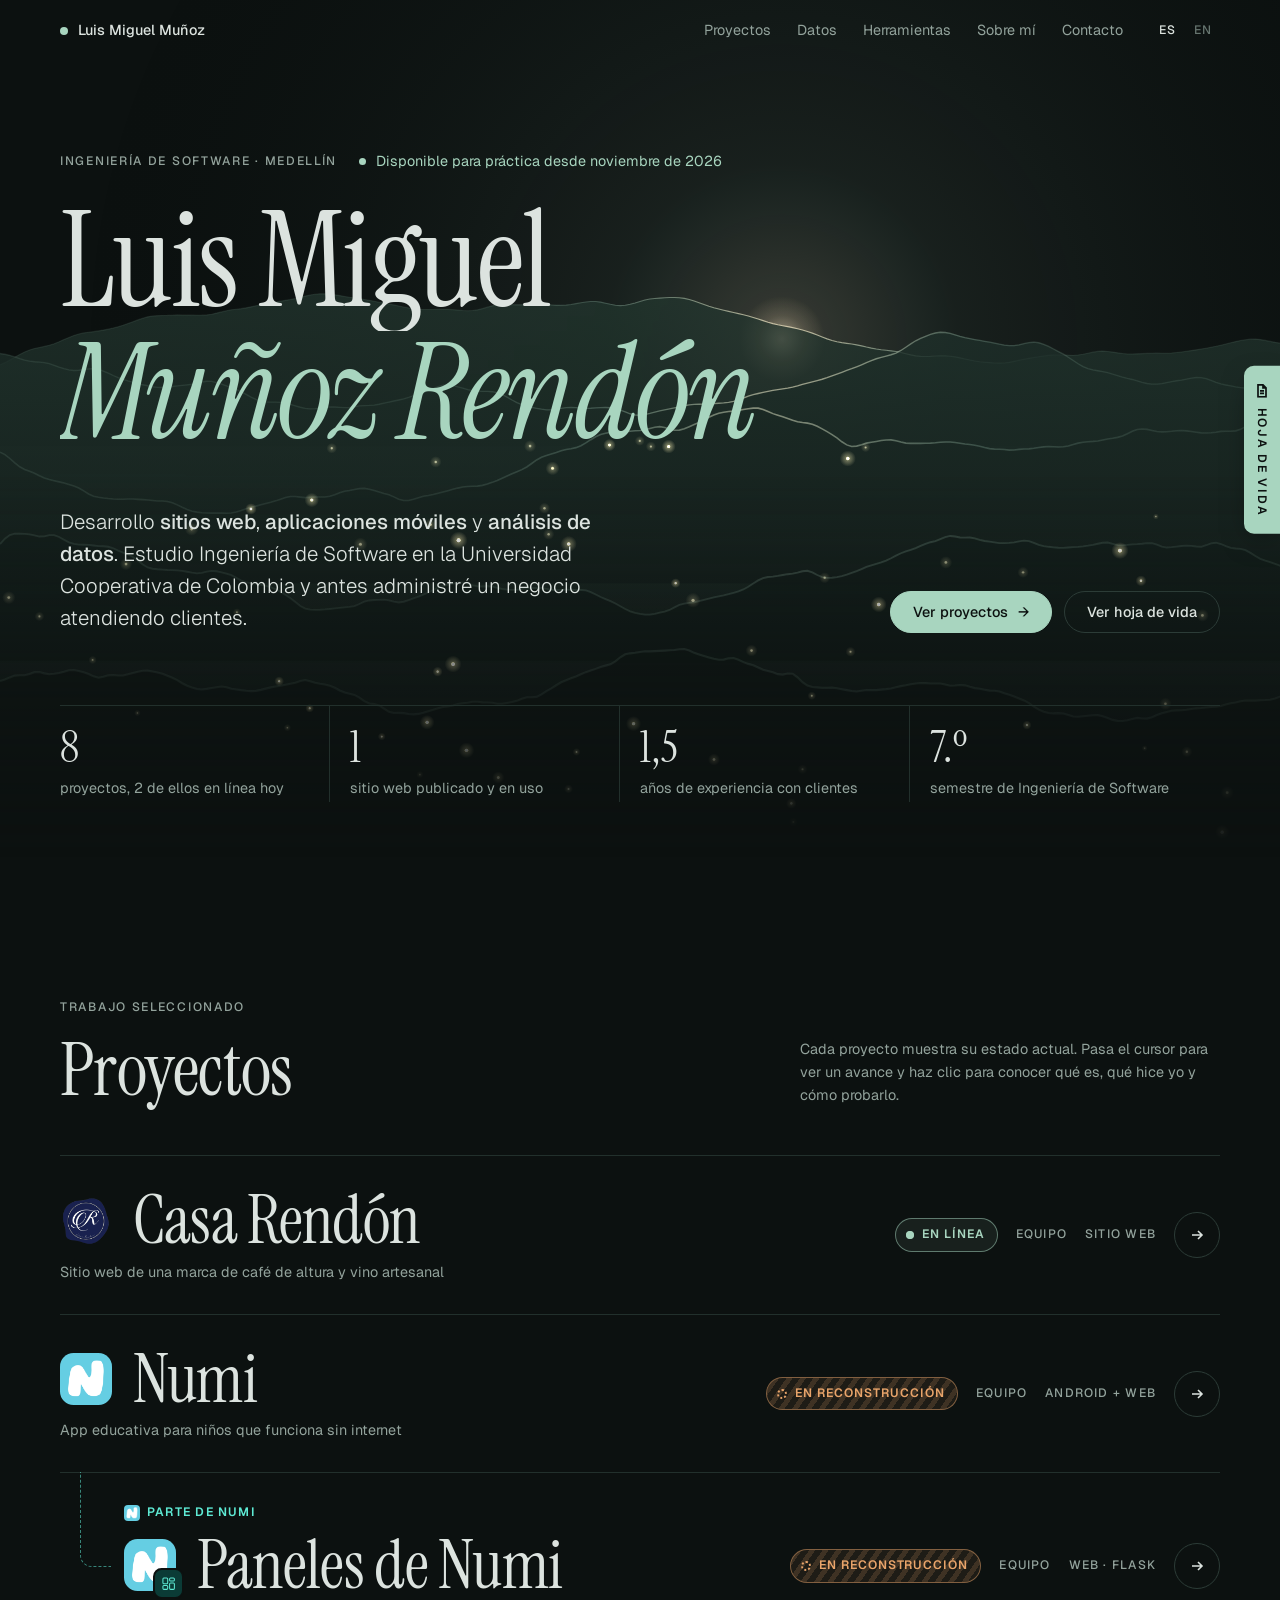
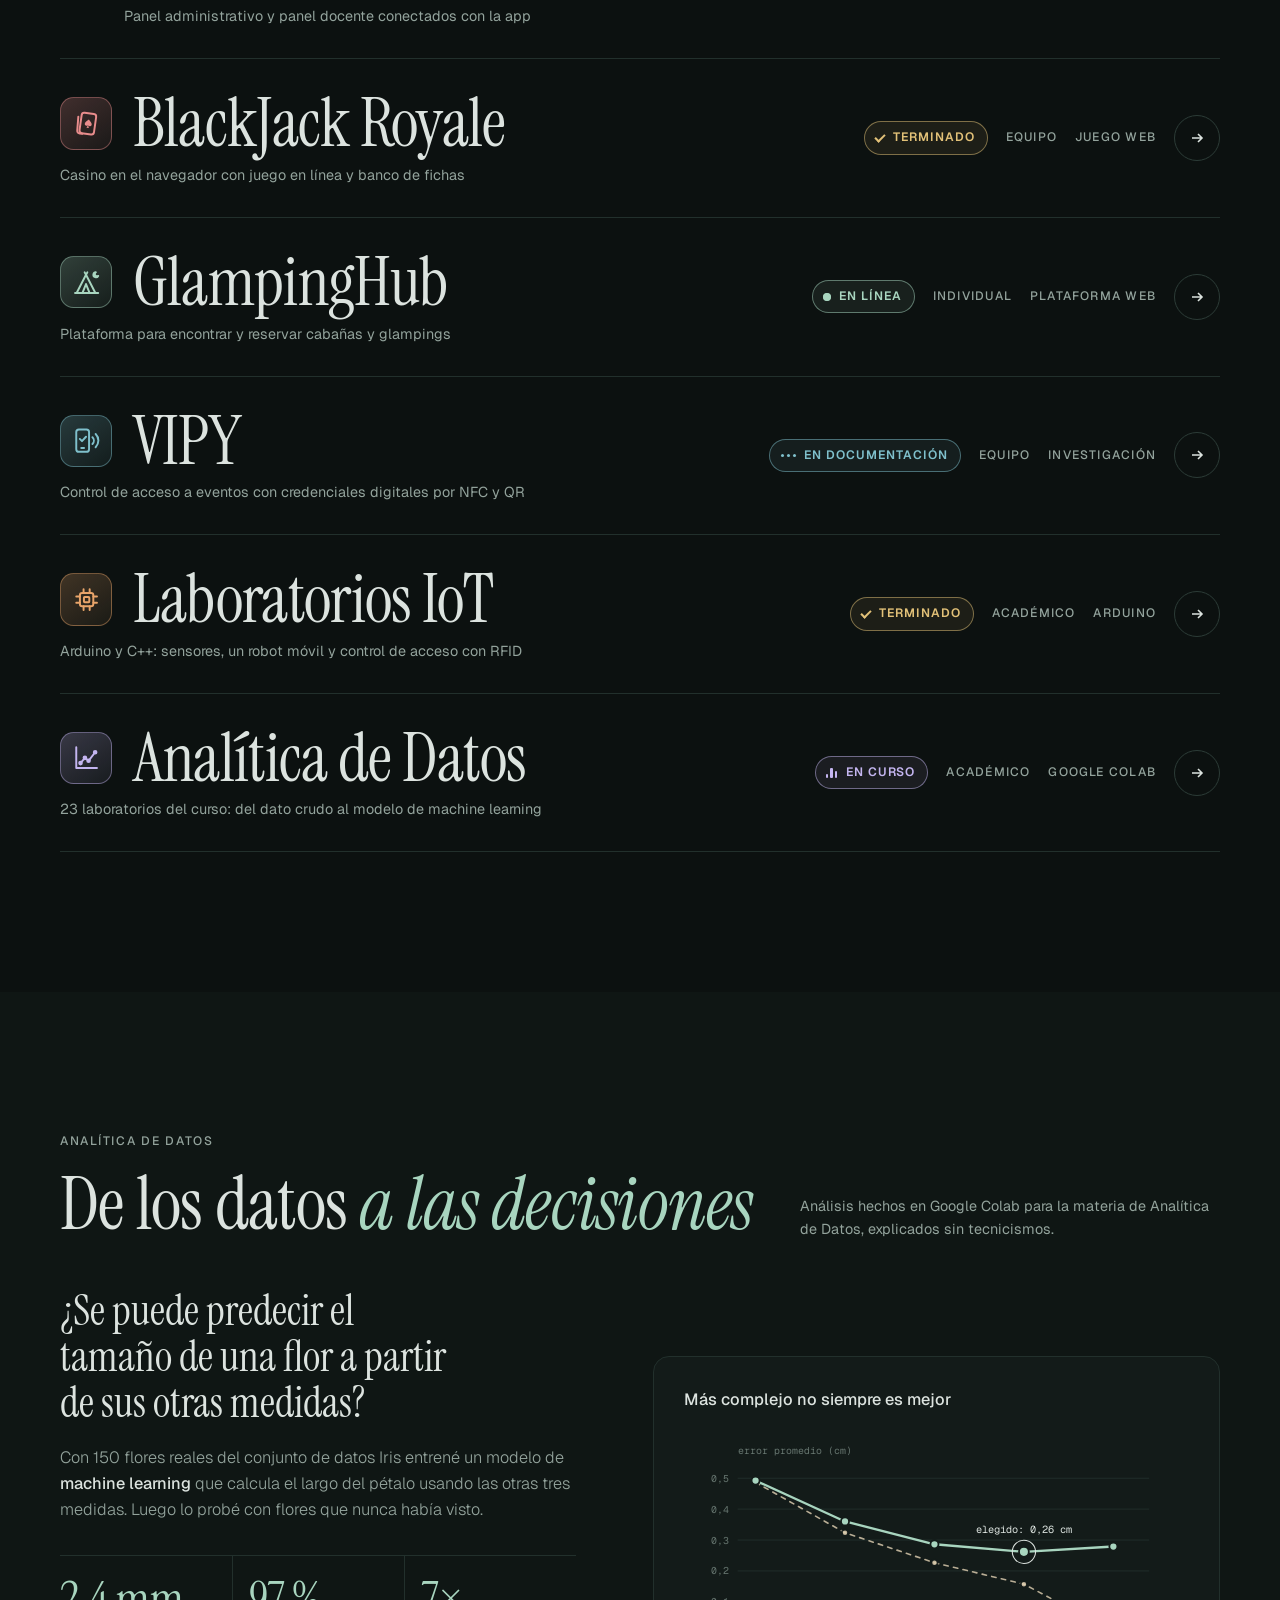
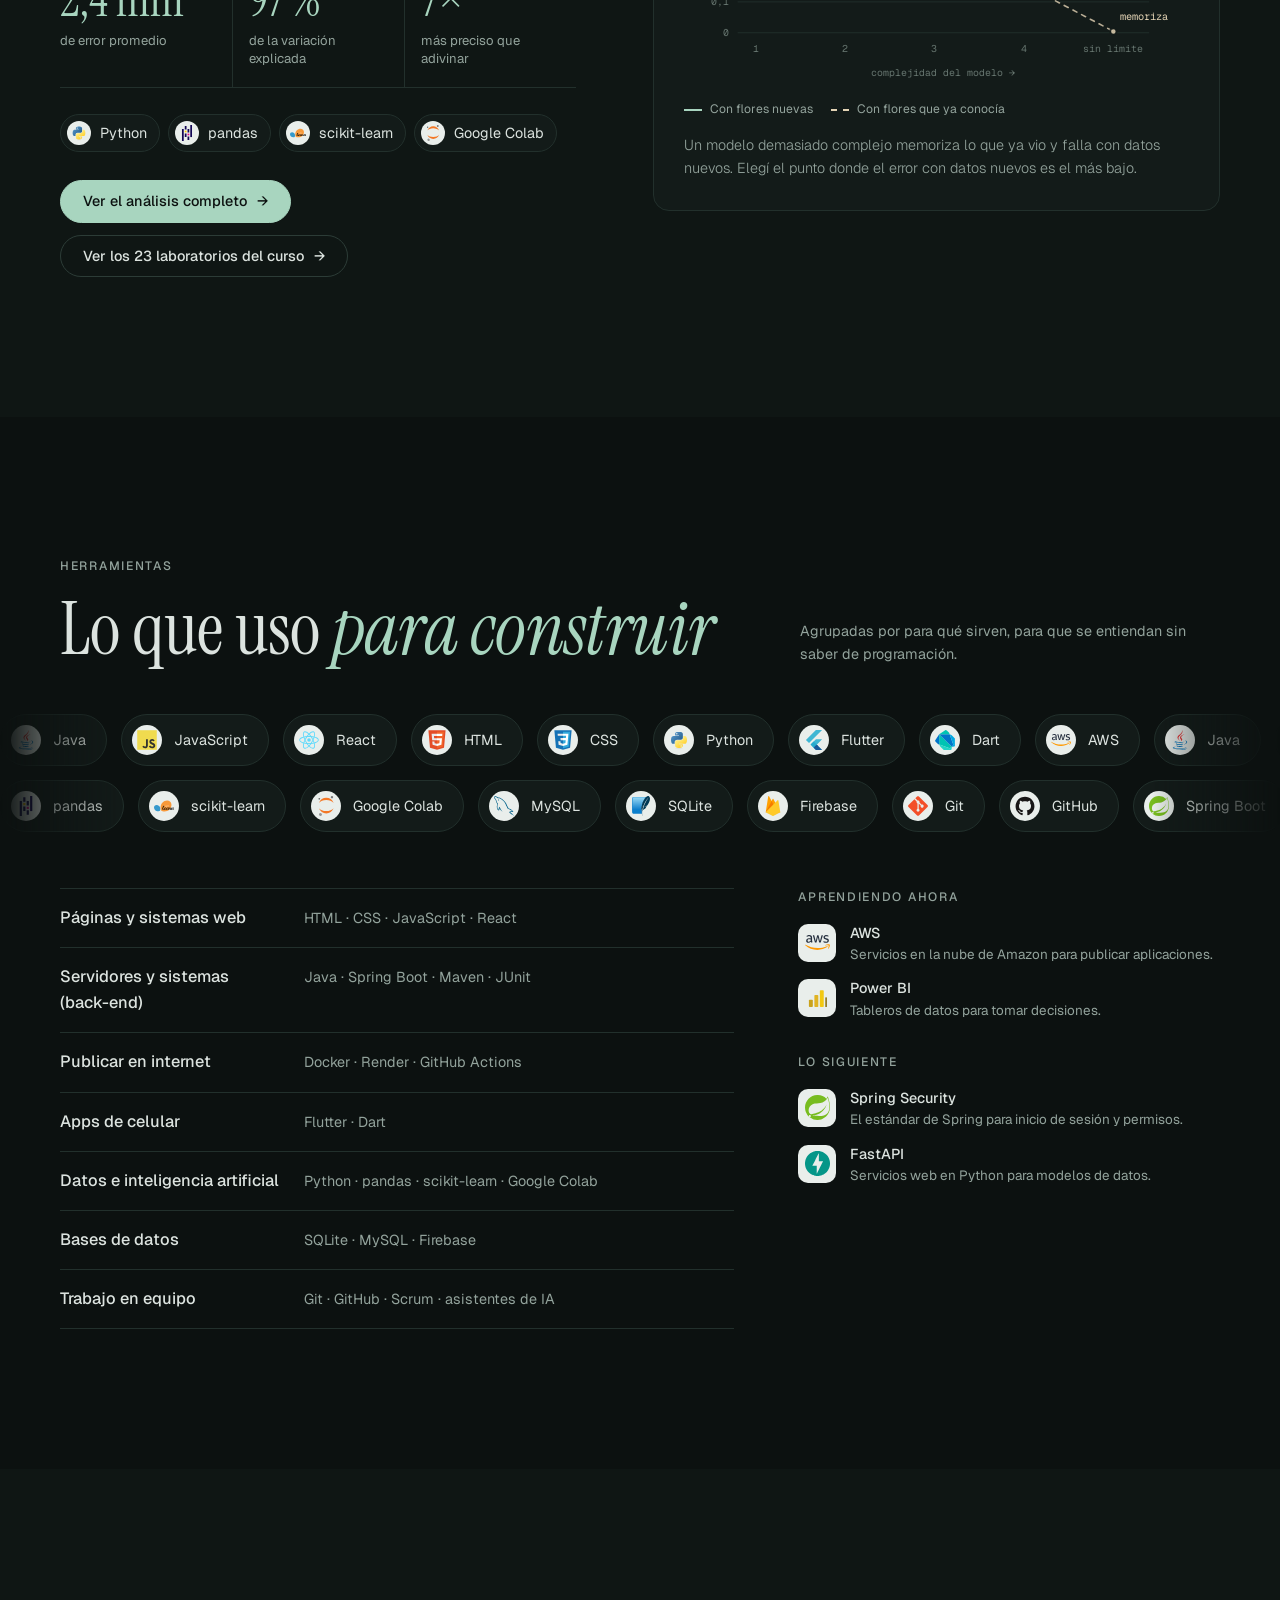
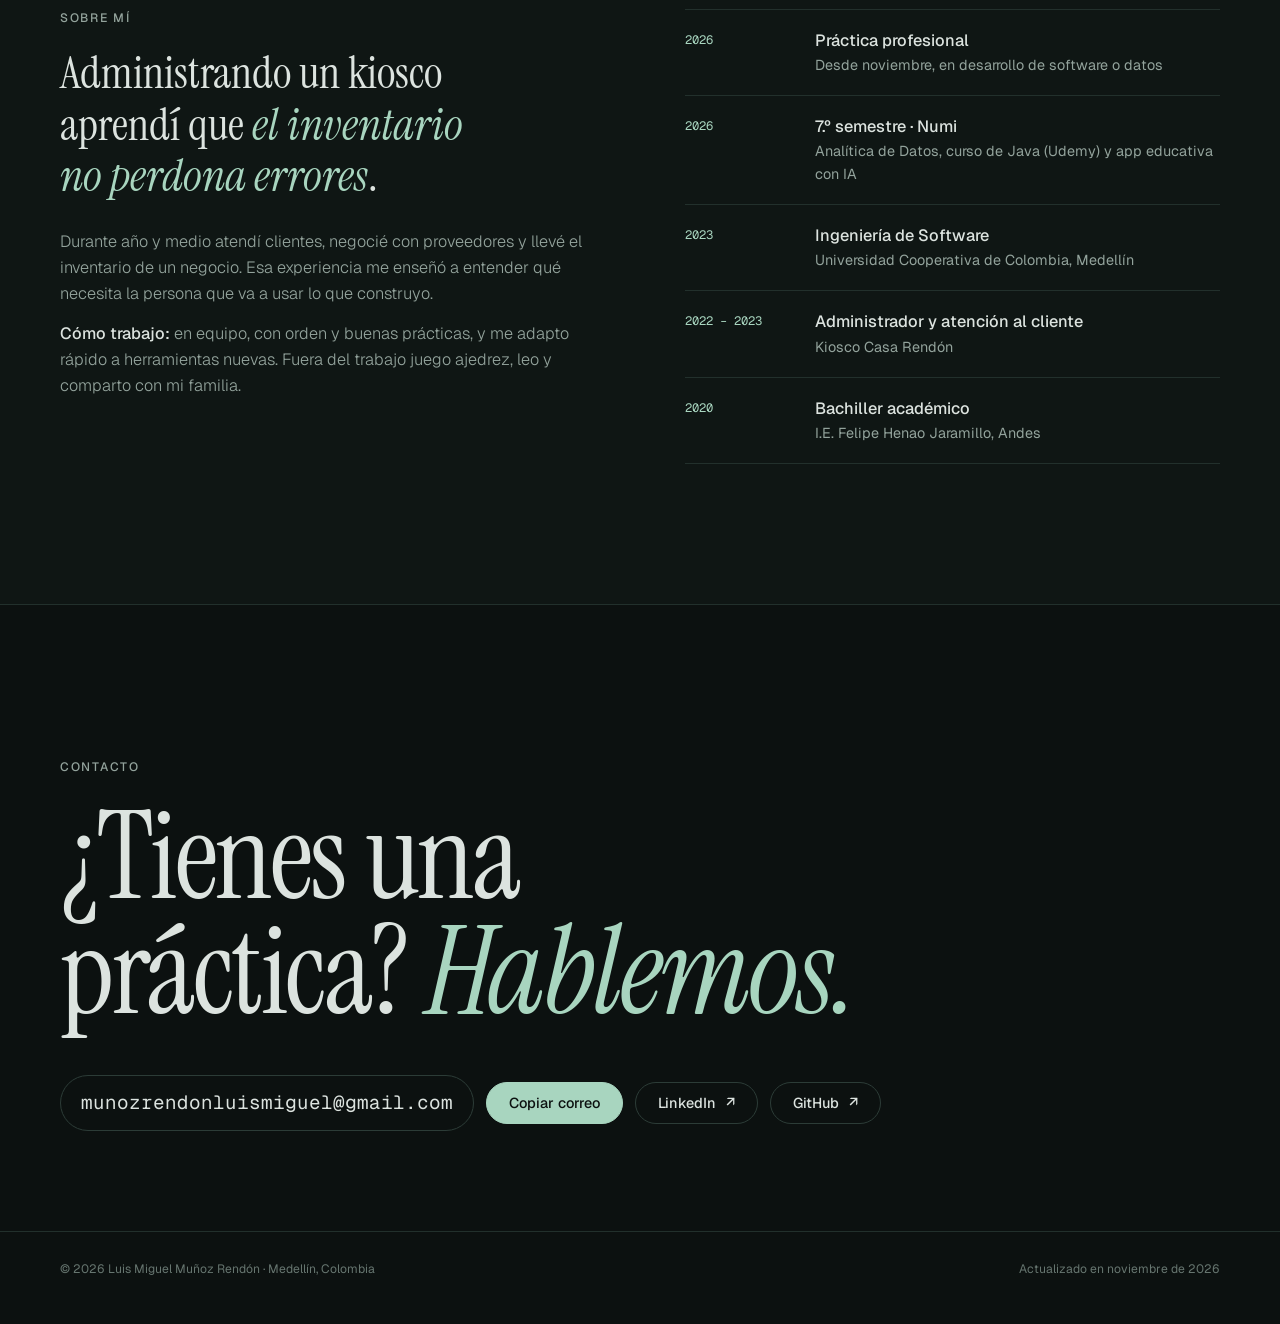
==== commit 30c8def6: "Portafolio: iconos por proyecto, ficha de Paneles de Numi, datos de VIPY y curso de Analítica de Dat" ====
--- a/index.html
+++ b/index.html
@@ -340,6 +340,103 @@
 .nb-frame{flex:1;min-height:0;position:relative;background:#fff}
 .nb-frame iframe{position:absolute;inset:0;width:100%;height:100%;border:0;background:#fff}
 .nb-load{position:absolute;inset:0;display:grid;place-items:center;color:#55605b;font-size:var(--t-sm)}
+/* project icons */
+.pic{--pc:168,213,191;display:inline-grid;place-items:center;flex:none;background:linear-gradient(145deg,rgba(var(--pc),.24),rgba(var(--pc),.07));border:1px solid rgba(var(--pc),.42);color:rgb(var(--pc))}
+.pic svg{width:58%;height:58%;fill:none;stroke:currentColor;stroke-width:1.6;stroke-linecap:round;stroke-linejoin:round}
+.row-name .pic{width:.78em;height:.78em;border-radius:.2em}
+.sheet-head .pic{width:54px;height:54px;border-radius:13px}
+.pic-numi{position:relative;display:inline-block;flex:none}
+.pic-numi img{display:block;width:100%;height:100%;object-fit:cover}
+.pic-numi .pic{position:absolute;right:-14%;bottom:-14%;width:58%!important;height:58%!important;border-radius:28%!important;background:#0B3B36;border:2px solid var(--bg);--pc:94,234,212}
+.row-name .pic-numi{width:.78em;height:.78em}.row-name .pic-numi img{border-radius:.2em}
+.sheet-head .pic-numi{width:54px;height:54px}.sheet-head .pic-numi img{border-radius:13px}
+/* row linked to Numi */
+.row.linked button{padding-left:clamp(30px,5vw,64px)}
+.row.linked button::after{content:"";position:absolute;left:clamp(8px,1.6vw,20px);top:-1px;height:calc(50% + 1px);width:clamp(14px,2.6vw,30px);border-left:1.5px dashed rgba(94,234,212,.55);border-bottom:1.5px dashed rgba(94,234,212,.55);border-bottom-left-radius:12px;pointer-events:none}
+.via{display:inline-flex;align-items:center;gap:7px;font-size:var(--t-xs);letter-spacing:.1em;text-transform:uppercase;font-weight:600;color:#5EEAD4}
+.via img{width:16px;height:16px;border-radius:4px}
+.row-main .via{margin-bottom:2px}
+/* new status: course in progress */
+.st-curso{--c:196,181,240}
+.st-curso i{width:12px;display:flex;gap:2px;align-items:flex-end;height:10px}
+.st-curso i b{width:2.5px;background:rgb(var(--c));border-radius:1px;animation:stBar 1.6s ease-in-out infinite}
+.st-curso i b:nth-child(1){height:40%}.st-curso i b:nth-child(2){height:100%;animation-delay:.2s}.st-curso i b:nth-child(3){height:65%;animation-delay:.4s}
+@keyframes stBar{0%,100%{transform:scaleY(.55);transform-origin:bottom}50%{transform:scaleY(1);transform-origin:bottom}}
+/* sheet extras */
+.sec-t{margin:0 0 12px;font-size:var(--t-xs);letter-spacing:.14em;text-transform:uppercase;color:var(--dim);font-weight:500}
+.mini{display:grid;grid-template-columns:repeat(3,minmax(0,1fr));border-top:1px solid var(--line);border-bottom:1px solid var(--line)}
+.mini div{padding:16px 12px 16px 0}
+.mini div + div{padding-left:14px;border-left:1px solid var(--line)}
+.mini b{display:block;font-family:var(--f-display);font-weight:400;font-size:clamp(1.7rem,4vw,2.3rem);line-height:1;color:var(--accent);font-variant-numeric:tabular-nums}
+.mini span{display:block;font-size:.8rem;color:var(--muted);margin-top:6px;line-height:1.35}
+.dbox{display:grid;gap:10px}
+.dcard{all:unset;box-sizing:border-box;cursor:pointer;display:grid;grid-template-columns:44px minmax(0,1fr) auto;gap:14px;align-items:center;padding:14px 16px;border-radius:12px;border:1px solid var(--line2);background:var(--surface);transition:border-color .3s,background .3s;text-decoration:none;color:var(--fg)}
+.dcard:hover,.dcard:focus-visible{border-color:var(--accent);background:var(--raised)}
+.dcard .dic{width:44px;height:44px;border-radius:11px;display:grid;place-items:center}
+.dcard .dic svg{width:24px;height:24px}
+.dcard b{display:block;font-weight:500;font-size:var(--t-base)}
+.dcard small{display:block;color:var(--muted);font-size:var(--t-sm);line-height:1.4;margin-top:2px}
+.dcard .go{font-size:var(--t-sm);color:var(--muted);white-space:nowrap}
+.dic.pbi{background:#F2C811}
+.dic.colab{background:#fff}
+.dic.nb{background:var(--raised);border:1px solid var(--line2)}
+.dic.nb svg{stroke:var(--accent);fill:none;stroke-width:1.6}
+/* Numi connection diagram */
+.flow{border:1px solid rgba(94,234,212,.28);border-radius:14px;padding:18px;background:radial-gradient(500px 200px at 0 0,rgba(20,184,166,.12),transparent 70%),var(--surface)}
+.flow-grid{display:grid;grid-template-columns:minmax(0,1fr) 54px minmax(0,1fr) 54px minmax(0,1.15fr);align-items:center;gap:0}
+.fnode{border:1px solid rgba(94,234,212,.4);border-radius:12px;padding:12px;background:rgba(13,148,136,.1);text-align:center;min-width:0}
+.fnode img{width:30px;height:30px;border-radius:8px;display:block;margin:0 auto 8px}
+.fnode svg{width:26px;height:26px;stroke:#5EEAD4;fill:none;stroke-width:1.6;stroke-linecap:round;stroke-linejoin:round;display:block;margin:0 auto 8px}
+.fnode b{display:block;font-size:var(--t-sm);font-weight:600;color:var(--fg)}
+.fnode small{display:block;font-size:.74rem;color:var(--muted);line-height:1.35;margin-top:3px}
+.fstack{display:grid;gap:8px}
+.flink{position:relative;height:2px;margin:0 6px;background:repeating-linear-gradient(90deg,#5EEAD4 0 6px,transparent 6px 11px);background-size:22px 2px;animation:flowMove 1.2s linear infinite}
+.flink::before,.flink::after{content:"";position:absolute;top:-4px;width:0;height:0;border:5px solid transparent}
+.flink::after{right:-6px;border-left-color:#5EEAD4}.flink::before{left:-6px;border-right-color:#5EEAD4}
+@keyframes flowMove{to{background-position:22px 0}}
+.flow p{margin:14px 0 0;font-size:var(--t-sm);color:var(--muted);font-weight:300}
+@media (max-width:560px){.flow-grid{grid-template-columns:minmax(0,1fr);gap:0}.flink{width:2px;height:26px;margin:4px auto;background:repeating-linear-gradient(180deg,#5EEAD4 0 6px,transparent 6px 11px);animation:none}.flink::before,.flink::after{display:none}}
+.numi-link{all:unset;cursor:pointer;display:flex;align-items:center;gap:14px;padding:12px 16px;border-radius:12px;border:1px solid rgba(94,234,212,.35);background:rgba(13,148,136,.08);color:var(--fg)}
+.numi-link:hover,.numi-link:focus-visible{border-color:#5EEAD4}
+.numi-link img{width:38px;height:38px;border-radius:10px}
+.numi-link b{display:block;font-weight:500}
+.numi-link small{display:block;color:var(--muted);font-size:var(--t-sm)}
+.numi-link .go{margin-left:auto;color:#5EEAD4;font-size:var(--t-sm);white-space:nowrap}
+/* screenshot gallery */
+.gal-tabs{display:flex;gap:6px;flex-wrap:wrap;margin-bottom:12px}
+.gal-tabs button{all:unset;cursor:pointer;font-size:var(--t-sm);padding:8px 14px;border-radius:999px;border:1px solid var(--line2);color:var(--muted)}
+.gal-tabs button[aria-pressed="true"]{background:rgba(13,148,136,.16);border-color:#5EEAD4;color:var(--fg)}
+.gal-main{border-radius:12px;overflow:hidden;border:1px solid var(--line2);background:#F4F7F6;display:block}
+.gal-main .bar{height:24px;background:#E3E9E7;display:flex;align-items:center;gap:6px;padding:0 10px}
+.gal-main .bar i{width:8px;height:8px;border-radius:50%;background:#C2CCC8}
+.gal-main .bar span{margin-left:8px;font:500 11px/1 var(--f-mono);color:#5C6A65}
+.gal-main img{display:block;width:100%;height:auto}
+.gal-cap{margin:10px 0 0;font-size:var(--t-sm);color:var(--muted)}
+.gal-cap b{color:var(--fg);font-weight:500}
+.gal-thumbs{display:grid;grid-template-columns:repeat(3,minmax(0,1fr));gap:8px;margin-top:12px}
+.gal-thumbs button{all:unset;cursor:pointer;border-radius:8px;overflow:hidden;border:1px solid var(--line2);opacity:.6;transition:opacity .25s,border-color .25s;aspect-ratio:16/8;background:#F4F7F6}
+.gal-thumbs button img{width:100%;height:100%;object-fit:cover;object-position:top left;display:block}
+.gal-thumbs button[aria-current="true"],.gal-thumbs button:hover{opacity:1;border-color:#5EEAD4}
+/* course lab explorer */
+.labs{display:grid;gap:10px}
+.lgrp{border:1px solid var(--line);border-radius:12px;background:var(--surface);overflow:hidden}
+.lgrp summary{list-style:none;cursor:pointer;display:flex;align-items:center;gap:12px;padding:14px 16px}
+.lgrp summary::-webkit-details-marker{display:none}
+.lgrp summary i{width:10px;height:10px;border-radius:3px;background:var(--c);flex:none}
+.lgrp summary b{font-weight:500}
+.lgrp summary span{margin-left:auto;font-size:var(--t-xs);color:var(--muted);letter-spacing:.08em;text-transform:uppercase}
+.lgrp summary::after{content:"";width:8px;height:8px;border-right:1.5px solid var(--muted);border-bottom:1.5px solid var(--muted);transform:rotate(45deg);margin:-4px 2px 0 4px;transition:transform .3s}
+.lgrp[open] summary::after{transform:rotate(225deg);margin-top:4px}
+.lgrp ol{list-style:none;margin:0;padding:0 8px 8px;display:grid;gap:2px}
+.lgrp li a{display:grid;grid-template-columns:42px minmax(0,1fr) auto;gap:10px;align-items:center;padding:9px 8px;border-radius:8px;text-decoration:none;color:var(--fg)}
+.lgrp li a:hover,.lgrp li a:focus-visible{background:var(--raised)}
+.lgrp li .n{font:500 .78rem/1 var(--f-mono);color:var(--c)}
+.lgrp li .t{font-weight:300;font-size:var(--t-sm)}
+.lgrp li .t small{display:block;color:var(--dim);font-size:.76rem}
+.lgrp li .o{font-size:.76rem;color:var(--muted);white-space:nowrap}
+.lgrp li a:hover .o{color:var(--accent)}
+.data-more{margin-top:14px}
+.data-more .btn{margin-top:0}
 @media (prefers-reduced-motion:reduce){*,*::before,*::after{animation:none!important;transition:none!important}html{scroll-behavior:auto}}
 </style>
 </head>
@@ -380,7 +477,7 @@
         </div>
       </div>
       <div class="facts">
-        <div class="fact"><b data-count="6">6</b><span data-i18n="f1">proyectos, 2 de ellos en línea hoy</span></div>
+        <div class="fact"><b data-count="8">8</b><span data-i18n="f1">proyectos, 2 de ellos en línea hoy</span></div>
         <div class="fact"><b>1</b><span data-i18n="f2">sitio web publicado y en uso</span></div>
         <div class="fact"><b>1,5</b><span data-i18n="f3">años de experiencia con clientes</span></div>
         <div class="fact"><b data-i18n="f4b">7.º</b><span data-i18n="f4">semestre de Ingeniería de Software</span></div>
@@ -416,7 +513,8 @@
           <div class="toolrow">
             <span class="chip"><i class="ic i-python"></i>Python</span><span class="chip"><i class="ic i-pandas"></i>pandas</span><span class="chip"><i class="ic i-scikitlearn"></i>scikit-learn</span><span class="chip"><i class="ic i-jupyter"></i>Google Colab</span>
           </div>
-          <button type="button" class="btn solid" data-doc="notebooks/arbol-regresion-iris.html" data-doc-title="Notebook completo · Árbol de regresión con Iris"><span data-i18n="a-b">Ver el análisis completo</span><span class="arr" aria-hidden="true">→</span></button>
+          <div class="cta data-more"><button type="button" class="btn solid" data-doc="notebooks/arbol-regresion-iris.html" data-doc-title="Notebook completo · Árbol de regresión con Iris"><span data-i18n="a-b">Ver el análisis completo</span><span class="arr" aria-hidden="true">→</span></button>
+          <button type="button" class="btn" data-open="analitica"><span data-i18n="a-labs">Ver los 23 laboratorios del curso</span><span class="arr" aria-hidden="true">→</span></button></div>
         </div>
         <figure class="chart-card rv">
           <h3 data-i18n="c-h">Más complejo no siempre es mejor</h3>
@@ -555,7 +653,7 @@
         what:"The website of Casa Rendón, a family brand of coffee and artisan wine. It gives the business an online presence: it tells its story, shows its products and lets customers request a visit to the farm.",
         wins:["Published and running at casarendon.com.","Coffee and wine catalog, a gallery of real photos and an FAQ.","Visit requests go straight to the business WhatsApp.","Works on phones, tablets and computers."],
         role:"I built the site together with the team."} },
-    { id:"numi", status:"obra", logo:"media/numi-icon.png", video:"media/numi.mp4", poster:"media/numi.jpg", tall:true,
+    { id:"numi", status:"obra", logo:"media/numi-icon.png", related:"paneles", video:"media/numi.mp4", poster:"media/numi.jpg", tall:true,
       tools:[["flutter","Flutter"],["dart","Dart"],["sqlite","SQLite"],["firebase","Firebase"],["python","Python"],["mysql","MySQL"],["ai","IA"]],
       links:[{href:"https://github.com/luism7p7/numi-paneles-roles",es:"Ver los paneles de roles",en:"View the role panels",main:true},{href:"https://github.com/geminitodo5-sketch/app-educativa-medellin",es:"Ver el código de la app",en:"View the app code"}],
       es:{name:"Numi",desc:"App educativa para niños que funciona sin internet",meta:["Equipo","Android + web"],
@@ -563,14 +661,37 @@
         what:"Muchos niños de las zonas rurales de Medellín no tienen internet en casa. Numi es una app de celular con actividades de matemáticas, español, ciencias, sociales e inglés, y un asistente de inteligencia artificial que responde preguntas sin necesidad de conexión.",
         wins:["Funciona 100 % sin internet una vez instalada, incluso en celulares económicos.","49 actividades interactivas con audio: arrastrar, elegir, armar palabras y encontrar parejas.","El progreso se guarda en el celular y se sincroniza cuando vuelve la conexión.","Paneles web de roles en Flask y MySQL: el administrador gestiona actividades, instituciones y usuarios; el docente ve el avance de su grupo y descarga reportes en Excel y PDF (110 pruebas automáticas)."],
         role:"Formé parte del equipo de ingeniería, que programó la lógica de la app, la base de datos, el asistente de IA y la sincronización. El diseño visual lo hizo el equipo de Crosmedia. En los paneles de roles trabajo en el panel administrativo y el docente.",
-        note:"En reconstrucción: estoy mejorando los paneles de roles (administrador y docente) y su conexión con la app."},
+        note:"En reconstrucción: estoy mejorando los paneles de roles (administrador y docente) y su conexión con la app. Los paneles tienen su propia ficha en este portafolio."},
       en:{name:"Numi",desc:"Educational app for children that works without internet",meta:["Team","Android + web"],
         sub:"Children in grades 1 to 5 in rural Medellín",
         what:"Many children in rural Medellín have no internet at home. Numi is a phone app with math, Spanish, science, social studies and English activities, plus an AI assistant that answers questions without a connection.",
         wins:["Works 100% offline once installed, even on low-cost phones.","49 interactive activities with audio: drag and drop, multiple choice, word building and matching.","Progress is saved on the phone and syncs when the connection comes back.","Role-based web panels in Flask and MySQL: admins manage activities, schools and users; teachers follow their group's progress and download Excel and PDF reports (110 automated tests)."],
         role:"I was part of the engineering team, which programmed the app logic, the database, the AI assistant and the syncing. The visual design was done by the Crosmedia team. On the role panels I work on the admin and teacher panels.",
-        note:"Being rebuilt: I am improving the role panels (admin and teacher) and their connection to the app."} },
-    { id:"blackjack", status:"fin", logo:"", video:"media/blackjack.mp4", poster:"media/blackjack.jpg",
+        note:"Being rebuilt: I am improving the role panels (admin and teacher) and their connection to the app. The panels have their own entry in this portfolio."} },
+    { id:"paneles", status:"obra", logo:"media/numi-icon.png", numiBadge:true, linked:"numi", image:"media/paneles.webp", poster:"media/paneles.webp",
+      tools:[["python","Python"],["","Flask"],["mysql","MySQL"],["","Bootstrap"],["javascript","JavaScript"],["","pytest"],["github","GitHub"]],
+      links:[{href:"https://github.com/luism7p7/numi-paneles-roles",es:"Ver el código de los paneles",en:"View the panels code",main:true}],
+      flow:true,
+      gallery:[
+        {g:"admin",src:"media/paneles/admin-inicio.webp",url:"admin · /inicio",es:["Inicio del panel administrativo","Resumen de la red: instituciones, docentes, grupos y estudiantes, cobertura por comuna y lo que requiere acción."],en:["Admin home","Network overview: schools, teachers, groups and students, coverage by district and what needs action."]},
+        {g:"admin",src:"media/paneles/admin-constructor.webp",url:"admin · /constructor",es:["Constructor de actividades","Se arma la actividad en una sola vista con imágenes y audios; llega al celular en la próxima sincronización."],en:["Activity builder","Activities are built in one view with images and audio; they reach the phone on the next sync."]},
+        {g:"admin",src:"media/paneles/admin-login.webp",url:"admin · /index",es:["Acceso del administrador","Solo las cuentas institucionales con rol de administrador entran al panel."],en:["Admin sign-in","Only institutional accounts with the admin role can enter."]},
+        {g:"docente",src:"media/paneles/docente-panel.webp",url:"docente · /panel",es:["Panel del grupo","Activos de la semana, racha, avance por materia y estudiantes que requieren atención."],en:["Group dashboard","Weekly active students, streak, progress by subject and students who need attention."]},
+        {g:"docente",src:"media/paneles/docente-actividades.webp",url:"docente · /actividades",es:["Actividades del grupo","El docente activa o desactiva cada actividad para su grupo y ve en cuáles hay más errores."],en:["Group activities","Teachers turn each activity on or off for their group and see where students make more mistakes."]},
+        {g:"docente",src:"media/paneles/docente-login.webp",url:"docente · /index",es:["Acceso del docente","Con el correo institucional que entrega la coordinación de la sede."],en:["Teacher sign-in","With the institutional email given by the school coordinator."]}],
+      es:{name:"Paneles de Numi",desc:"Panel administrativo y panel docente conectados con la app",meta:["Equipo","Web · Flask"],
+        sub:"La parte web de Numi · administrador y docente",
+        what:"Numi tiene dos paneles web que trabajan con la app del celular. En el administrativo se gestiona el contenido: actividades, imágenes y audios, instituciones, grupos y usuarios, y se vigila qué celulares llevan días sin sincronizar. En el docente, cada profesor sigue el avance de su grupo por materia y decide qué actividades quedan activas.",
+        wins:["Constructor de actividades: lo que se publica llega al celular del niño en su próxima sincronización.","Panel docente con avance por materia, racha, estudiantes que requieren atención y reportes en Excel y PDF.","Un puente con clave conecta los paneles con el backend de la app; el progreso usa la misma tabla y la misma regla: gana el mayor avance.","Cada rol tiene su propio acceso, y solo las cuentas institucionales autorizadas entran.","110 pruebas automáticas con pytest."],
+        role:"Trabajo en el panel administrativo y el docente: el servidor en Flask que alimenta cada pantalla con datos reales de MySQL, la conexión con la app y las pruebas. El diseño de las pantallas es del equipo.",
+        note:"En reconstrucción: estoy mejorando los dos paneles y su conexión con la app."},
+      en:{name:"Numi Panels",desc:"Admin and teacher web panels connected to the app",meta:["Team","Web · Flask"],
+        sub:"The web side of Numi · admin and teacher",
+        what:"Numi has two web panels that work with the phone app. The admin panel manages the content: activities, images and audio, schools, groups and users, and it tracks which phones have not synced for days. In the teacher panel, each teacher follows their group's progress by subject and decides which activities stay active.",
+        wins:["Activity builder: what is published reaches the child's phone on the next sync.","Teacher panel with progress by subject, streak, students who need attention and Excel and PDF reports.","A keyed bridge connects the panels with the app backend; progress uses the same table and the same rule: the highest progress wins.","Each role has its own sign-in, and only authorized institutional accounts can enter.","110 automated tests with pytest."],
+        role:"I work on the admin and teacher panels: the Flask server that feeds every screen with real MySQL data, the connection with the app and the tests. The screen design is by the team.",
+        note:"Being rebuilt: I am improving both panels and their connection to the app."} },
+    { id:"blackjack", status:"fin", logo:"", icon:"cards", pc:"232,140,140", video:"media/blackjack.mp4", poster:"media/blackjack.jpg",
       tools:[["javascript","JavaScript"],["html5","HTML"],["css3","CSS"],["python","Python"]],
       links:[{href:"https://luism7p7.github.io/BlackJack/Casino/public/",es:"Jugar en línea",en:"Play online",main:true},{href:"https://github.com/luism7p7/BlackJack",es:"Ver el código",en:"View code"}],
       es:{name:"BlackJack Royale",desc:"Casino en el navegador con juego en línea y banco de fichas",meta:["Equipo","Juego web"],
@@ -585,7 +706,7 @@
         wins:["Player-vs-computer and real-time multiplayer modes.","A bank to borrow chips.","Saves each player's chips in the browser."],
         role:"I was part of the team that built the game: the rules, the interface, the chip bank and the server for online play.",
         note:"The online version runs the player-vs-computer mode and the bank. Multiplayer needs the server running."} },
-    { id:"glampinghub", status:"vivo", logo:"", video:"media/glampinghub.mp4", poster:"media/glampinghub.jpg",
+    { id:"glampinghub", status:"vivo", logo:"", icon:"tent", pc:"168,213,191", video:"media/glampinghub.mp4", poster:"media/glampinghub.jpg",
       tools:[["java","Java"],["spring","Spring Boot"],["mysql","MySQL"],["javascript","JavaScript"],["html5","HTML"],["css3","CSS"]],
       links:[{href:"https://glampinghub-mzyu.onrender.com",es:"Probar la app",en:"Try the app",main:true},{href:"https://github.com/luism7p7/glampinghub",es:"Ver el código",en:"View code"}],
       es:{name:"GlampingHub",desc:"Plataforma para encontrar y reservar cabañas y glampings",meta:["Individual","Plataforma web"],
@@ -600,8 +721,12 @@
         wins:["Real bookings: pick dates and guests, it works out the total and blocks dates that are already taken.","Accounts with encrypted passwords and a \"My bookings\" section to cancel.","An admin panel to confirm bookings and publish new places.","Live on the internet: a Java Spring Boot server on Render and a cloud MySQL database, with automated tests on GitHub."],
         role:"The whole project: the database, the Java server with Spring Boot, the web pages and putting it online.",
         note:"You can try it with the demo account (button on the page). It runs on a free plan, so the first visit can take up to a minute while the server wakes up."} },
-    { id:"vipy", status:"doc", logo:"", image:"media/vipy.svg", poster:"media/vipy.jpg",
-      tools:[["","NFC"],["","QR"],["","Android"],["scrum","Scrum"],["github","GitHub"]],
+    { id:"vipy", status:"doc", logo:"", icon:"nfc", pc:"127,192,204", image:"media/vipy.svg", poster:"media/vipy.jpg",
+      tools:[["","NFC"],["","QR"],["","Android"],["python","Python"],["pandas","pandas"],["jupyter","Google Colab"],["powerbi","Power BI (datos)"],["scrum","Scrum"],["github","GitHub"]],
+      kpis:[["73 %",{es:"pasó por un control manual al entrar",en:"went through a manual check at the door"}],["18 de 22",{es:"se ha ido de un lugar por la fila",en:"have left a place because of the line",v:"18 of 22"}],["4 de 22",{es:"tiene un Android con NFC confirmado",en:"have an Android phone with confirmed NFC",v:"4 of 22"}]],
+      docs:[{kind:"pbi",doc:"dashboards/vipy.html",es:["Tablero interactivo","Tres páginas: el problema en la puerta, teléfonos y alternativas, plan y presupuesto. Pasa el cursor por las gráficas."],en:["Interactive dashboard","Three pages: the problem at the door, phones and alternatives, plan and budget. Hover over the charts."],t:{es:"Tablero · VIPY",en:"Dashboard · VIPY"}},
+            {kind:"colab",href:"https://colab.research.google.com/github/luism7p7/vipy-anteproyecto/blob/main/analisis/vipy_analisis.ipynb",es:["Espacio de trabajo en Google Colab","El cuaderno con el análisis en Python: se abre y se ejecuta en el navegador, y genera los CSV del tablero."],en:["Google Colab workspace","The Python analysis notebook: it opens and runs in the browser and produces the dashboard CSV files."]},
+            {kind:"nb",href:"https://github.com/luism7p7/vipy-anteproyecto/blob/main/analisis/vipy_analisis.ipynb",es:["Ver el análisis completo","El cuaderno ya ejecutado en GitHub, con gráficas, intervalos de confianza y conclusiones."],en:["See the full analysis","The executed notebook on GitHub, with charts, confidence intervals and conclusions."]}],
       links:[{href:"https://github.com/luism7p7/vipy-anteproyecto",es:"Ver el anteproyecto",en:"View the proposal",main:true},{href:"https://github.com/luism7p7/vipy-anteproyecto/blob/main/docs/E8-documento-final-anteproyecto.pdf",es:"Documento final (PDF)",en:"Final document (PDF)"}],
       es:{name:"VIPY",desc:"Control de acceso a eventos con credenciales digitales por NFC y QR",meta:["Equipo","Investigación"],
         sub:"Anteproyecto · Ingeniería de Software, Universidad Cooperativa de Colombia · 2026",
@@ -615,7 +740,7 @@
         wins:["Field research: a survey of 22 people (16 went through a manual check) and 3 interviews with door staff and managers.","A comparison of 13 alternatives and a gap defined by four conditions.","A preliminary architecture, 5 specific objectives and a 16-week plan using the DSRM methodology.","A schedule, a budget and a pilot planned with at least 15 users and 3 door staff."],
         role:"Researched and documented as a pair with Ronald García Muñoz: survey, interviews, state of the art, preliminary design and final document. Technical advisor: Rodolfo Ortega.",
         note:"In documentation: deliverables E1 to E8 are complete. The next stage is building the prototype."} },
-    { id:"ubicua", status:"fin", logo:"", image:"media/ubicua.jpg", poster:"media/ubicua.jpg",
+    { id:"ubicua", status:"fin", logo:"", icon:"chip", pc:"232,164,106", image:"media/ubicua.jpg", poster:"media/ubicua.jpg",
       tools:[["cplusplus","C++"],["","Arduino"],["","Tinkercad"],["git","Git"],["github","GitHub"]],
       links:[{href:"https://github.com/luism7p7/laboratorios-computacion-ubicua",es:"Ver el código",en:"View code",main:true},{href:"https://www.youtube.com/watch?v=429Tt-C3h7E",es:"Ver el video del proyecto final",en:"Watch the final project video"}],
       es:{name:"Laboratorios IoT",desc:"Arduino y C++: sensores, un robot móvil y control de acceso con RFID",meta:["Académico","Arduino"],
@@ -627,9 +752,52 @@
         sub:"Ubiquitous Computing · Software Engineering",
         what:"The labs from my Ubiquitous Computing course: Arduino circuits programmed in C++, from a blinking LED to a two-motor robot and an access control system with RFID cards.",
         wins:["Final project: an RFID reader checks the card and, if it is authorized, runs a motor for 5 seconds through a transistor with PWM.","A mobile robot with an H-bridge: it drives, turns and brakes, and only starts with an authorized card.","Distance, temperature and humidity sensors with readings on an LCD screen.","Non-blocking code with millis() and circuits simulated in Tinkercad."],
-        role:"I built the circuits, wrote the C++ sketches and documented each lab in the repository."} }
+        role:"I built the circuits, wrote the C++ sketches and documented each lab in the repository."} },
+    { id:"analitica", status:"curso", logo:"", icon:"chart", pc:"196,181,240", image:"media/analitica.webp", poster:"media/analitica.webp",
+      tools:[["python","Python"],["pandas","pandas"],["numpy","NumPy"],["matplotlib","Matplotlib"],["scikitlearn","scikit-learn"],["","SciPy"],["","TensorFlow"],["jupyter","Google Colab"]],
+      repo:"luism7p7/analitica-de-datos-labs",
+      kpis:[["23",{es:"laboratorios en Google Colab",en:"labs in Google Colab"}],["8",{es:"conjuntos de datos, de ventas a MNIST",en:"datasets, from retail sales to MNIST"}],["5",{es:"bloques: datos, correlación, probabilidad, regresión y ML",en:"blocks: data, correlation, probability, regression and ML"}]],
+      labgroups:[
+        {c:"#A8D5BF",es:"Datos: calidad, preparación y EDA",en:"Data: quality, preparation and EDA",labs:[["1", "Inspección inicial y comprensión del dataset", "Laboratorio_1_%E2%80%94_Inspecci%C3%B3n_inicial_y_comprensi%C3%B3n_del_dataset.ipynb", "Ventas · Andina Retail"], ["2", "Evaluación de la calidad de los datos", "Lab02_Calidad_Datos.ipynb", "Ventas · Andina Retail"], ["3", "Preparación de los datos", "Lab03_Preparacion_Datos_Curso.ipynb", "Ventas · Andina Retail"], ["4", "Análisis exploratorio (EDA)", "Lab04_EDA_Inicial_Curso.ipynb", "Ventas · Andina Retail"], ["5", "Descripción estadística de una variable", "Lab05_Descripcion_Estadistica__Curso.ipynb", "Ventas · Andina Retail"], ["6", "Detección de valores atípicos", "Lab06_Valores_Atipicos_Curso.ipynb", "Ventas · Andina Retail"]]},
+        {c:"#7FC0CC",es:"Relaciones y correlación",en:"Relationships and correlation",labs:[["7", "Exploración de relaciones y patrones", "Clase_3/Lab_7_Exploracion_de_Relaciones_y_Patrones_Curso.ipynb", "Auto MPG"], ["7.1", "Análisis visual y cuantitativo de correlaciones", "Clase_3/Lab_7_1_Analisis_Visual_y_Cuantitativo_de_Correlaciones_Curso.ipynb", "Auto MPG"], ["8", "Pearson frente a Spearman", "Clase_3/Lab08_%E2%80%94_Comparaci%C3%B3n_de_correlaciones_Pearson_y_Spearman_Curso.ipynb", "Auto MPG"], ["9", "Significancia de una correlación", "Clase_3/Lab09_%E2%80%94_Significancia_estad%C3%ADstica_de_una_correlaci%C3%B3n_Curso.ipynb", "Auto MPG"]]},
+        {c:"#E3D3B4",es:"Probabilidad e inferencia",en:"Probability and inference",labs:[["10", "Distribuciones de probabilidad", "Clase_4/Lab_10_Exploracion_Distribuciones_Probabilidad_Curso.ipynb", "Datos simulados"], ["11", "Distribución normal y puntuación Z", "Clase_4/Lab_11_Distribucion_Normal_Z_Score_Curso.ipynb", "Datos simulados"], ["12", "Intervalo de confianza del 95 %", "Clase_5/Lab12/Lab12_Intervalos_de_Confianza.ipynb", "Datos simulados"]]},
+        {c:"#E8A46A",es:"Regresión y ANOVA",en:"Regression and ANOVA",labs:[["13", "Regresión lineal simple", "Clase_5/Lab13/Lab13_Regresion_Lineal_Simple.ipynb", "Advertising"], ["14", "Regresión lineal múltiple", "Clase_5/Lab14/Lab14_Regresion_Lineal_Multiple.ipynb", "Advertising"], ["15", "ANOVA", "Clase6/Lab15_ANOVA_Iris.ipynb", "Iris"], ["16", "Regresión logística", "Clase6/Lab16_Regresion_Logistica_Iris.ipynb", "Iris"]]},
+        {c:"#C4B5F0",es:"Machine learning",en:"Machine learning",labs:[["17", "Árbol de decisión", "Clase8/Lab17_Arbol_decision_Iris.ipynb", "Iris"], ["18", "Validación cruzada", "Clase8/Lab18_Validacion_cruzada_Iris.ipynb", "Iris"], ["19", "Agrupamiento con k-means", "Clase_09/Lab19_KMeans_Iris.ipynb", "Iris"], ["20", "Reglas de asociación (Apriori)", "Clase_10/Lab20_Reglas_asociaci%C3%B3n.ipynb", "Compras de ejemplo"], ["21", "Series de tiempo", "Clase_10/Lab21_Series_de_Tiempo.ipynb", "Datos simulados"], ["22", "Selección de variables con Random Forest", "Clase11_/Lab22_Seleccion_Variables_Random_Forest.ipynb", "Diabetes"], ["23", "Redes neuronales", "Clase11_/Lab23_MNIST_Redes_Neuronales.ipynb", "MNIST"]]}],
+      links:[{href:"https://github.com/luism7p7/analitica-de-datos-labs",es:"Ver mi copia del repositorio",en:"View my copy of the repository",main:true},{href:"https://github.com/LuisGomez-Meneses/Anal-tica-de-datos-labs",es:"Repositorio original del docente",en:"Instructor's original repository"}],
+      es:{name:"Analítica de Datos",desc:"23 laboratorios del curso: del dato crudo al modelo de machine learning",meta:["Académico","Google Colab"],
+        sub:"Laboratorios del curso · Ingeniería de Software, Universidad Cooperativa de Colombia · 2026",
+        what:"El recorrido completo de la materia Analítica de Datos en cuadernos de Google Colab. Empieza con un caso de ventas (Andina Retail) para revisar la calidad, preparar y explorar los datos, y avanza por correlación, probabilidad, intervalos de confianza y regresión hasta árboles de decisión, k-means, reglas de asociación, series de tiempo, Random Forest y redes neuronales.",
+        wins:["Calidad y preparación de datos reales de ventas: faltantes, duplicados, tipos y valores atípicos.","Estadística aplicada: correlación de Pearson y Spearman, significancia, distribución normal, puntuación Z e intervalos de confianza.","Modelos de regresión lineal simple y múltiple, ANOVA y regresión logística.","Machine learning: árboles con validación cruzada, k-means, Apriori, series de tiempo, selección de variables con Random Forest y una red neuronal con MNIST."],
+        role:"Desarrollo los laboratorios en Google Colab a medida que avanza el curso. Las guías son del docente Luis Miguel Gómez Meneses; aquí está mi copia del repositorio. Mi análisis propio del árbol de regresión con Iris está en la sección Datos.",
+        note:"En curso: el repositorio crece cada semana con los laboratorios de la clase."},
+      en:{name:"Data Analytics",desc:"23 course labs: from raw data to machine learning models",meta:["Academic","Google Colab"],
+        sub:"Course labs · Software Engineering, Universidad Cooperativa de Colombia · 2026",
+        what:"The full path of my Data Analytics course in Google Colab notebooks. It starts with a retail sales case (Andina Retail) to check quality, prepare and explore the data, and moves through correlation, probability, confidence intervals and regression to decision trees, k-means, association rules, time series, Random Forest and neural networks.",
+        wins:["Quality and preparation of real sales data: missing values, duplicates, types and outliers.","Applied statistics: Pearson and Spearman correlation, significance, the normal distribution, Z-scores and confidence intervals.","Simple and multiple linear regression, ANOVA and logistic regression.","Machine learning: trees with cross-validation, k-means, Apriori, time series, feature selection with Random Forest and a neural network on MNIST."],
+        role:"I work through the labs in Google Colab as the course goes on. The lab guides are by the instructor, Luis Miguel Gómez Meneses; this is my copy of the repository. My own regression tree analysis with Iris is in the Data section.",
+        note:"Ongoing: the repository grows every week with the class labs."} }
   ];
-  var UI = { es:{what:"Qué es",wins:"Lo que logra",role:"Mi parte",tools:"Herramientas",label:"Proyecto",close:"Cerrar"}, en:{what:"What it is",wins:"What it does",role:"My part",tools:"Tools",label:"Project",close:"Close"} };
+  var UI = { es:{what:"Qué es",wins:"Lo que logra",role:"Mi parte",tools:"Herramientas",label:"Proyecto",close:"Cerrar",data:"Datos y análisis",flow:"Cómo se conecta con la app",shots:"Las pantallas",admin:"Panel administrativo",docente:"Panel docente",via:"Parte de Numi",numiT:"Numi, la app del celular",numiS:"Ver la ficha de la app educativa",open:"Abrir",colab:"Abrir en Colab",labsT:"Los laboratorios",pan:"Paneles administrativo y docente",panS:"Ver la ficha de los paneles web de Numi",
+     f1:["App Numi","Celular del niño, sin internet"],f2:["Puente con clave","/api/app/v1 · sincroniza el progreso"],f3:["Panel administrativo","Contenido, instituciones y usuarios"],f4:["Panel docente","Avance del grupo y reportes"],fp:"La app guarda el avance en el celular y lo envía cuando hay conexión. Los dos paneles leen y escriben en la misma base MySQL, así que lo que publica el administrador llega a la app y lo que hace el niño lo ve su docente."},
+   en:{what:"What it is",wins:"What it does",role:"My part",tools:"Tools",label:"Project",close:"Close",data:"Data and analysis",flow:"How it connects with the app",shots:"The screens",admin:"Admin panel",docente:"Teacher panel",via:"Part of Numi",numiT:"Numi, the phone app",numiS:"See the educational app entry",open:"Open",colab:"Open in Colab",labsT:"The labs",pan:"Admin and teacher panels",panS:"See the entry for Numi's web panels",
+     f1:["Numi app","The child's phone, offline"],f2:["Keyed bridge","/api/app/v1 · syncs progress"],f3:["Admin panel","Content, schools and users"],f4:["Teacher panel","Group progress and reports"],fp:"The app saves progress on the phone and sends it when there is a connection. Both panels read and write the same MySQL database, so what the admin publishes reaches the app and what the child does is seen by their teacher."} };
+  var ICON={
+    cards:'<svg viewBox="0 0 24 24" aria-hidden="true"><rect x="7" y="3.5" width="12" height="17" rx="2.2" transform="rotate(8 13 12)"/><path d="M5.2 6.3 4.3 17.8c-.1 1.2.8 2.2 2 2.3l2.2.2"/><path d="M13.4 8.6c-1.4 1.5-2.9 2.4-2.9 3.8a1.5 1.5 0 0 0 2.6 1c-.1.9-.4 1.6-.8 2.1h2.1c-.4-.6-.7-1.3-.8-2.2a1.5 1.5 0 0 0 2.7-.8c0-1.4-1.5-2.4-2.9-3.9z" fill="currentColor" stroke="none" transform="rotate(8 13 12)"/></svg>',
+    tent:'<svg viewBox="0 0 24 24" aria-hidden="true"><path d="M2.5 20.5h19"/><path d="M11.5 5.5 3.8 20.5"/><path d="M11.5 5.5l7.7 15"/><path d="M11.5 13.2 8.6 20.5M11.5 13.2l2.9 7.3"/><path d="M10.4 3.6l1.1 1.9 1.1-1.9"/><path d="M19.6 3.4a2.1 2.1 0 1 0 1.9 3.1 1.7 1.7 0 0 1-1.9-3.1z"/></svg>',
+    nfc:'<svg viewBox="0 0 24 24" aria-hidden="true"><rect x="3.5" y="2.8" width="10.5" height="18.4" rx="2.2"/><path d="M7.6 18h2.3"/><path d="M6.4 10.6l1.8 1.8 3.3-3.6"/><path d="M16.8 9.2a4 4 0 0 1 0 5.6"/><path d="M19.4 6.6a7.6 7.6 0 0 1 0 10.8"/></svg>',
+    chip:'<svg viewBox="0 0 24 24" aria-hidden="true"><rect x="6.5" y="6.5" width="11" height="11" rx="1.8"/><rect x="9.8" y="9.8" width="4.4" height="4.4" rx=".6"/><path d="M9.5 6.5V3.5M14.5 6.5V3.5M9.5 20.5v-3M14.5 20.5v-3M6.5 9.5h-3M6.5 14.5h-3M20.5 9.5h-3M20.5 14.5h-3"/></svg>',
+    chart:'<svg viewBox="0 0 24 24" aria-hidden="true"><path d="M3.5 3.5v17h17"/><path d="M7 16.5l3.6-4.3 3 2.4 5.4-7"/><circle cx="7" cy="16.5" r="1.1" fill="currentColor"/><circle cx="10.6" cy="12.2" r="1.1" fill="currentColor"/><circle cx="13.6" cy="14.6" r="1.1" fill="currentColor"/><circle cx="19" cy="7.6" r="1.1" fill="currentColor"/></svg>',
+    panel:'<svg viewBox="0 0 24 24" aria-hidden="true"><rect x="3" y="3" width="7.5" height="9" rx="1.6"/><rect x="13.5" y="3" width="7.5" height="5" rx="1.6"/><rect x="13.5" y="11" width="7.5" height="10" rx="1.6"/><rect x="3" y="15" width="7.5" height="6" rx="1.6"/></svg>'
+  };
+  var DICON={
+    pbi:'<svg viewBox="0 0 24 24" aria-hidden="true"><rect x="13" y="3" width="5" height="18" rx="1.3" fill="#252423"/><rect x="8.5" y="8" width="5" height="13" rx="1.3" fill="#252423" fill-opacity=".72"/><rect x="4" y="12.5" width="5" height="8.5" rx="1.3" fill="#252423" fill-opacity=".48"/></svg>',
+    colab:'<svg viewBox="0 0 24 24" aria-hidden="true"><path d="M9.6 8.2a4.6 4.6 0 1 0 0 7.6" fill="none" stroke="#E8710A" stroke-width="2.6" stroke-linecap="round"/><path d="M14.4 8.2a4.6 4.6 0 1 1 0 7.6" fill="none" stroke="#F9AB00" stroke-width="2.6" stroke-linecap="round"/></svg>',
+    nb:'<svg viewBox="0 0 24 24" aria-hidden="true"><path d="M6 3h9l3 3v15H6z"/><path d="M15 3v3h3"/><path d="M9 16l2-3 2 1.5 2.5-4"/></svg>'
+  };
+  var FIC={
+    db:'<svg viewBox="0 0 24 24"><ellipse cx="12" cy="5.5" rx="7" ry="2.5"/><path d="M5 5.5v13c0 1.4 3.1 2.5 7 2.5s7-1.1 7-2.5v-13M5 12c0 1.4 3.1 2.5 7 2.5s7-1.1 7-2.5"/></svg>',
+    key:'<svg viewBox="0 0 24 24"><circle cx="8" cy="12" r="3.5"/><path d="M11.5 12H21M18 12v3M15.5 12v2"/></svg>'
+  };
   var EN = {
     n1:"Projects",n2:"Data",n3:"Tools",n4:"About",n5:"Contact",
     "h-l":"Software Engineering · Medellín","h-a":"Available for an internship from November 2026",
@@ -640,7 +808,7 @@
     "d-l":"Data analytics","d-h":"From data <em>to decisions</em>","d-p":"Analyses built in Google Colab for my Data Analytics course, explained without jargon.",
     "a-q":"Can you predict the size of a flower from its other measurements?",
     "a-p":"Using 150 real flowers from the Iris dataset, I trained a <b>machine learning</b> model that estimates petal length from the other three measurements. Then I tested it on flowers it had never seen.",
-    k1:"average error",k2:"of the variation explained",k3:"more accurate than guessing","a-b":"See the full analysis",
+    "a-labs":"See the 23 course labs",k1:"average error",k2:"of the variation explained",k3:"more accurate than guessing","a-b":"See the full analysis",
     "c-h":"More complex is not always better","c-x5":"no limit","c-x":"model complexity →","c-y":"average error (cm)","c-pick":"chosen: 0.26 cm","c-mem":"memorizes",
     lg1:"On new flowers",lg2:"On flowers it already knew","c-cap":"A model that is too complex memorizes what it has seen and fails on new data. I chose the point where the error on new data is lowest.",
     "t-l":"Tools","t-h":"What I use <em>to build</em>","t-p":"Grouped by what they are for, so they make sense without a programming background.",
@@ -657,17 +825,24 @@
   function esc(s){ return String(s).replace(/[&<>"]/g,function(c){return {"&":"&amp;","<":"&lt;",">":"&gt;",'"':"&quot;"}[c];}); }
   var ARROW='<svg viewBox="0 0 16 16" aria-hidden="true"><path d="M3 8h10M9 4l4 4-4 4"/></svg>';
   function byId(id){ for(var i=0;i<P.length;i++) if(P[i].id===id) return P[i]; return null; }
-  var ST={vivo:{es:"En línea",en:"Live"},fin:{es:"Terminado",en:"Completed"},obra:{es:"En reconstrucción",en:"Being rebuilt"},doc:{es:"En documentación",en:"In documentation"}};
-  function stHtml(p){ var k=p.status; if(!k) return ''; return '<span class="st st-'+k+'"><i aria-hidden="true">'+(k==="doc"?'<b></b><b></b><b></b>':'')+'</i>'+esc(ST[k][lang])+'</span>'; }
+  var ST={vivo:{es:"En línea",en:"Live"},fin:{es:"Terminado",en:"Completed"},obra:{es:"En reconstrucción",en:"Being rebuilt"},doc:{es:"En documentación",en:"In documentation"},curso:{es:"En curso",en:"Ongoing"}};
+  function stHtml(p){ var k=p.status; if(!k) return ''; return '<span class="st st-'+k+'"><i aria-hidden="true">'+((k==="doc"||k==="curso")?'<b></b><b></b><b></b>':'')+'</i>'+esc(ST[k][lang])+'</span>'; }
+  function logoHtml(p){
+    if(p.logo && p.numiBadge) return '<span class="pic-numi"><img src="'+p.logo+'" alt=""><span class="pic">'+ICON.panel+'</span></span>';
+    if(p.logo) return '<img src="'+p.logo+'" alt=""'+(p.round?' class="round"':'')+'>';
+    if(p.icon) return '<span class="pic" style="--pc:'+(p.pc||"168,213,191")+'">'+ICON[p.icon]+'</span>';
+    return '';
+  }
   function metaHtml(t,cls){ return t.meta.map(function(m,i){ return '<span class="'+cls+(t.live&&i===1?' live':'')+'">'+esc(m)+'</span>'; }).join(''); }
 
   /* project index */
   var index=document.getElementById("index");
   function renderIndex(){
     index.innerHTML = P.map(function(p){
-      var t=p[lang], logo = p.logo ? '<img src="'+p.logo+'" alt=""'+(p.round?' class="round"':'')+'>' : '';
-      return '<li class="row rv"><button type="button" data-id="'+p.id+'" aria-haspopup="dialog">'+
-        '<span class="row-main"><span class="row-name">'+logo+esc(t.name)+'</span><span class="row-desc">'+esc(t.desc)+'</span></span>'+
+      var t=p[lang], logo = logoHtml(p);
+      var via = p.linked ? '<span class="via"><img src="media/numi-icon.png" alt="">'+UI[lang].via+'</span>' : '';
+      return '<li class="row rv'+(p.linked?' linked':'')+'"><button type="button" data-id="'+p.id+'" aria-haspopup="dialog">'+
+        '<span class="row-main">'+via+'<span class="row-name">'+logo+esc(t.name)+'</span><span class="row-desc">'+esc(t.desc)+'</span></span>'+
         '<span class="row-thumb"><img src="'+p.poster+'" alt="" loading="lazy"></span>'+
         '<span class="row-meta">'+stHtml(p)+metaHtml(t,'m')+'<span class="row-go">'+ARROW+'</span></span></button></li>';
     }).join('');
@@ -700,15 +875,57 @@
   function fillSheet(p){
     var t=p[lang], u=UI[lang];
     var media='<div class="sheet-media'+(p.tall?' tall':'')+'">'+(p.video?'<video src="'+p.video+'" poster="'+p.poster+'" controls muted loop playsinline'+(reduce?'':' autoplay')+'></video>':'<img src="'+p.image+'" alt="'+esc(t.name)+'">')+'</div>';
-    var head='<div class="sheet-head">'+(p.logo?'<img src="'+p.logo+'" alt=""'+(p.round?' class="round"':'')+'>':'')+'<div><h3 id="sh-title">'+esc(t.name)+'</h3><p>'+esc(t.sub)+'</p></div></div>';
+    var head='<div class="sheet-head">'+logoHtml(p)+'<div><h3 id="sh-title">'+esc(t.name)+'</h3><p>'+esc(t.sub)+'</p></div></div>';
     var tags='<div class="tags">'+stHtml(p)+metaHtml(t,'tag')+'</div>';
     var links=p.links.length?'<div class="cta">'+p.links.map(function(l){ return '<a class="btn'+(l.main?' solid':'')+'" href="'+l.href+'" target="_blank" rel="noopener">'+esc(l[lang])+' <span class="arr" aria-hidden="true">↗</span></a>'; }).join('')+'</div>':'';
     var kv='<div class="kv"><div><h4>'+u.what+'</h4><p>'+esc(t.what)+'</p></div>'+
       '<div><h4>'+u.wins+'</h4><ul>'+t.wins.map(function(w){return '<li>'+esc(w)+'</li>';}).join('')+'</ul></div>'+
       '<div><h4>'+u.role+'</h4><p>'+esc(t.role)+'</p></div>'+(t.note?'<p class="note">'+esc(t.note)+'</p>':'')+
       '<div><h4>'+u.tools+'</h4><div class="toolrow">'+p.tools.map(function(x){return '<span class="chip">'+(x[0]?'<i class="ic i-'+x[0]+'"></i>':'')+esc(x[1])+'</span>';}).join('')+'</div></div></div>';
+    var extra='';
+    if(p.linked){ var q=byId(p.linked); extra+='<button type="button" class="numi-link" data-open="'+q.id+'"><img src="'+q.logo+'" alt=""><span><b>'+u.numiT+'</b><small>'+u.numiS+'</small></span><span class="go">'+u.open+' →</span></button>'; }
+    if(p.related){ extra+='<button type="button" class="numi-link" data-open="'+p.related+'"><span class="pic-numi" style="width:38px;height:38px"><img src="media/numi-icon.png" alt="" style="border-radius:10px"><span class="pic">'+ICON.panel+'</span></span><span><b>'+u.pan+'</b><small>'+u.panS+'</small></span><span class="go">'+u.open+' →</span></button>'; }
+    if(p.flow){
+      var nd=function(f,ic){ return '<div class="fnode">'+ic+'<b>'+esc(f[0])+'</b><small>'+esc(f[1])+'</small></div>'; };
+      extra+='<div><h4 class="sec-t">'+u.flow+'</h4><div class="flow"><div class="flow-grid">'+nd(u.f1,'<img src="media/numi-icon.png" alt="">')+'<div class="flink" aria-hidden="true"></div>'+nd(u.f2,FIC.key)+'<div class="flink" aria-hidden="true"></div>'+
+        '<div class="fstack">'+nd(u.f3,ICON.panel.replace('<svg ','<svg '))+nd(u.f4,ICON.chart)+'</div></div><p>'+esc(u.fp)+'</p></div></div>';
+    }
+    if(p.gallery){
+      var gs=function(g){ return p.gallery.filter(function(x){return x.g===g;}); };
+      extra+='<div class="gal" data-gal><h4 class="sec-t">'+u.shots+'</h4><div class="gal-tabs" role="group">'+
+        ['admin','docente'].map(function(g,i){ return '<button type="button" data-g="'+g+'" aria-pressed="'+(i===0)+'">'+u[g]+'</button>'; }).join('')+'</div>'+
+        '<a class="gal-main" href="'+p.gallery[0].src+'" target="_blank" rel="noopener"><div class="bar"><i></i><i></i><i></i><span></span></div><img alt="" loading="lazy"></a><p class="gal-cap"></p><div class="gal-thumbs"></div></div>';
+    }
+    if(p.kpis){ extra+='<div class="mini">'+p.kpis.map(function(k){ return '<div><b>'+esc(lang==="en"&&k[1].v?k[1].v:k[0])+'</b><span>'+esc(k[1][lang])+'</span></div>'; }).join('')+'</div>'; }
+    if(p.docs){
+      extra+='<div><h4 class="sec-t">'+u.data+'</h4><div class="dbox">'+p.docs.map(function(d){
+        var inner='<span class="dic '+d.kind+'">'+DICON[d.kind]+'</span><span><b>'+esc(d[lang][0])+'</b><small>'+esc(d[lang][1])+'</small></span><span class="go">'+(d.href?'↗':'→')+'</span>';
+        return d.href ? '<a class="dcard" href="'+d.href+'" target="_blank" rel="noopener">'+inner+'</a>' : '<button type="button" class="dcard" data-doc="'+d.doc+'" data-doc-title="'+esc(d.t[lang])+'">'+inner+'</button>';
+      }).join('')+'</div></div>';
+    }
+    if(p.labgroups){
+      var base="https://colab.research.google.com/github/"+p.repo+"/blob/main/";
+      extra+='<div><h4 class="sec-t">'+u.labsT+'</h4><div class="labs">'+p.labgroups.map(function(g,i){
+        return '<details class="lgrp" style="--c:'+g.c+'"'+(i===0?' open':'')+'><summary><i></i><b>'+esc(g[lang])+'</b><span>'+g.labs.length+(lang==="es"?' laboratorios':' labs')+'</span></summary><ol>'+g.labs.map(function(l){
+          return '<li><a href="'+base+l[2]+'" target="_blank" rel="noopener"><span class="n">Lab '+l[0]+'</span><span class="t">'+esc(l[1])+'<small>'+esc(l[3])+'</small></span><span class="o">'+u.colab+' ↗</span></a></li>';
+        }).join('')+'</ol></details>';
+      }).join('')+'</div></div>';
+    }
     shLabel.textContent=u.label; shClose.setAttribute("aria-label",u.close);
-    shBody.innerHTML=media+head+tags+links+kv;
+    shBody.innerHTML=media+head+tags+links+extra+kv;
+    var gal=shBody.querySelector("[data-gal]");
+    if(gal){
+      var main=gal.querySelector(".gal-main"), mimg=main.querySelector("img"), murl=main.querySelector(".bar span"), cap=gal.querySelector(".gal-cap"), th=gal.querySelector(".gal-thumbs");
+      var show=function(it){ mimg.src=it.src; mimg.alt=it[lang][0]; main.href=it.src; murl.textContent="numi · "+it.url; cap.innerHTML='<b>'+esc(it[lang][0])+'.</b> '+esc(it[lang][1]);
+        th.querySelectorAll("button").forEach(function(b){ b.setAttribute("aria-current",String(b.getAttribute("data-src")===it.src)); }); };
+      var setG=function(g){ var items=p.gallery.filter(function(x){return x.g===g;});
+        gal.querySelectorAll(".gal-tabs button").forEach(function(b){ b.setAttribute("aria-pressed",String(b.getAttribute("data-g")===g)); });
+        th.innerHTML=items.map(function(it){ return '<button type="button" data-src="'+it.src+'" aria-label="'+esc(it[lang][0])+'"><img src="'+it.src+'" alt="" loading="lazy"></button>'; }).join('');
+        th.querySelectorAll("button").forEach(function(b,i){ b.addEventListener("click",function(){ show(items[i]); }); });
+        show(items[0]); };
+      gal.querySelectorAll(".gal-tabs button").forEach(function(b){ b.addEventListener("click",function(){ setG(b.getAttribute("data-g")); }); });
+      setG("admin");
+    }
   }
   function openSheet(id){
     var p=byId(id); if(!p) return; current=p; fillSheet(p);
@@ -719,6 +936,8 @@
   function closeSheet(){ var v=shBody.querySelector("video"); if(v) v.pause(); if(sheet.open){ if(typeof sheet.close==="function") sheet.close(); else sheet.removeAttribute("open"); } current=null; }
   index.addEventListener("click",function(e){ var b=e.target.closest("button[data-id]"); if(b) openSheet(b.getAttribute("data-id")); });
   shClose.addEventListener("click",closeSheet);
+  document.addEventListener("click",function(e){ var b=e.target.closest("[data-open]"); if(!b) return; var p=byId(b.getAttribute("data-open")); if(!p) return;
+    if(sheet.open){ current=p; fillSheet(p); sheet.scrollTop=0; } else openSheet(p.id); });
   sheet.addEventListener("click",function(e){ if(e.target===sheet) closeSheet(); });
   sheet.addEventListener("close",function(){ var v=shBody.querySelector("video"); if(v) v.pause(); current=null; });
 
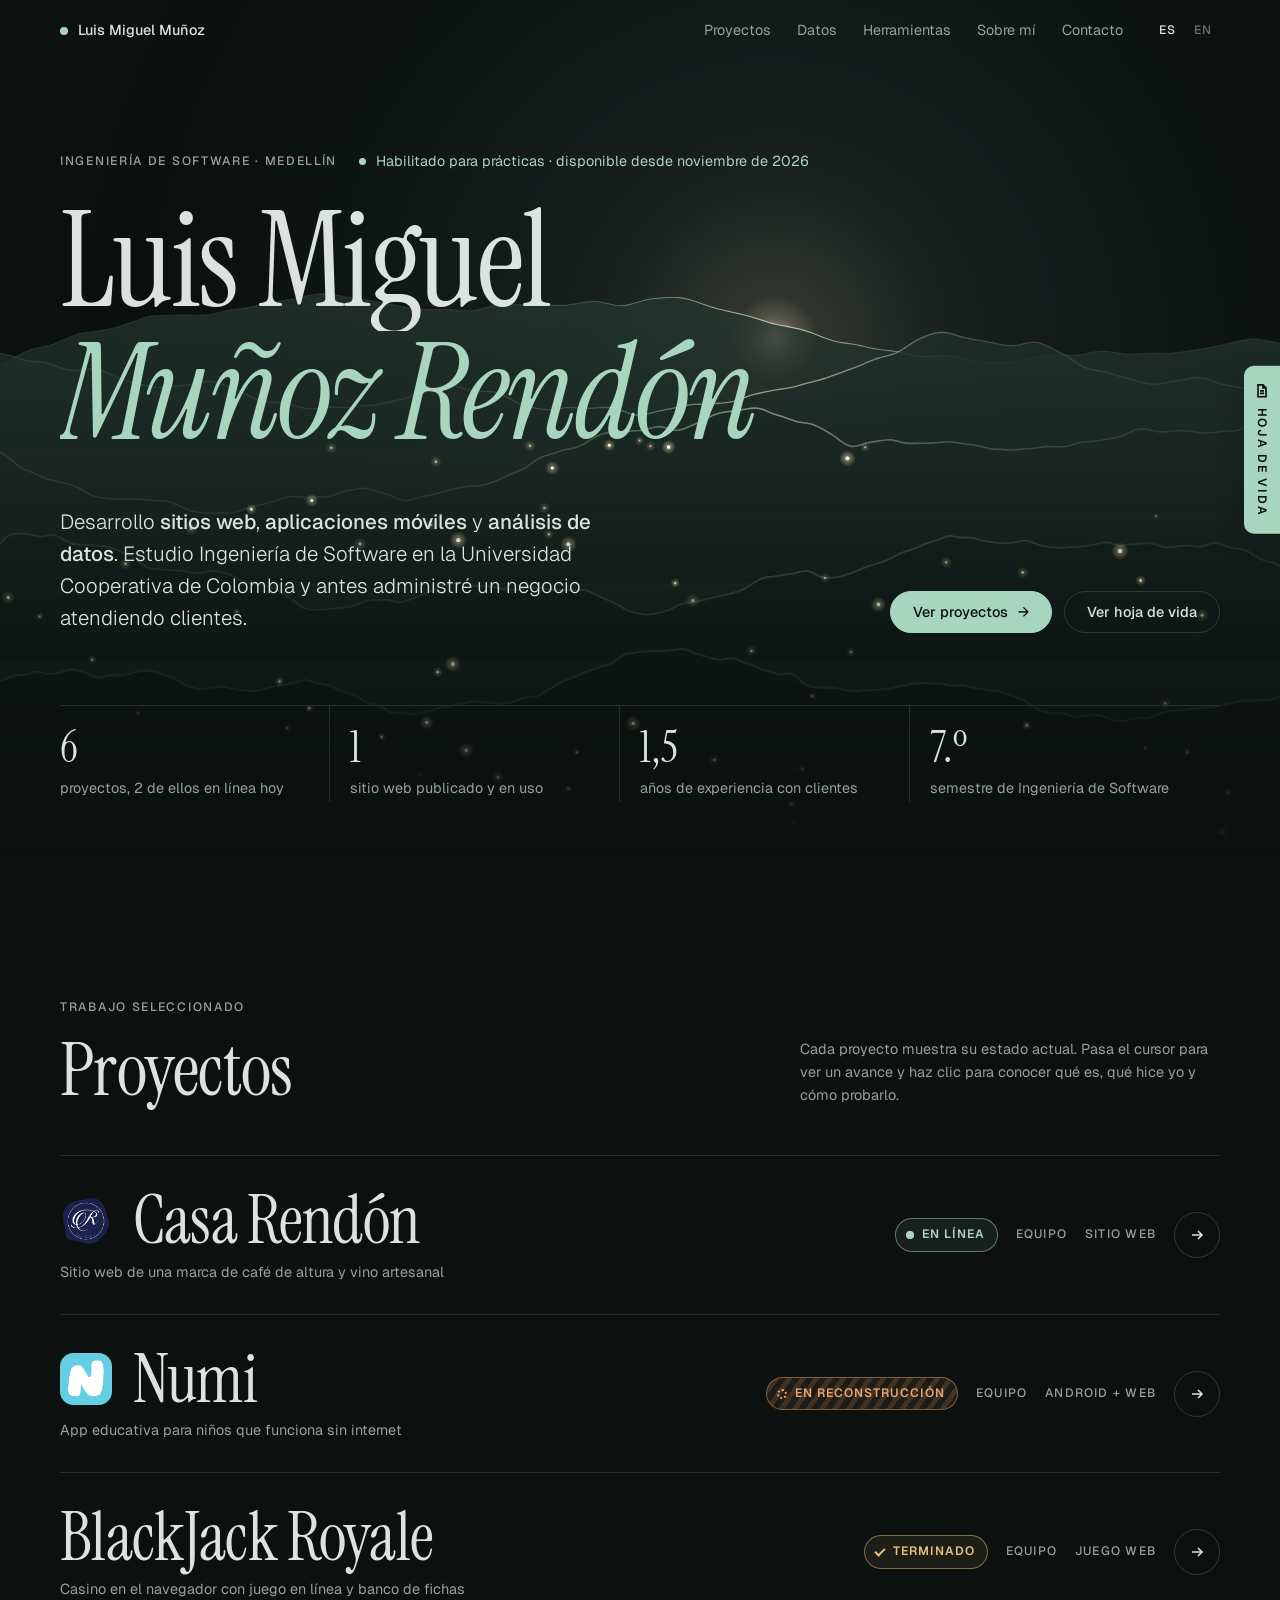
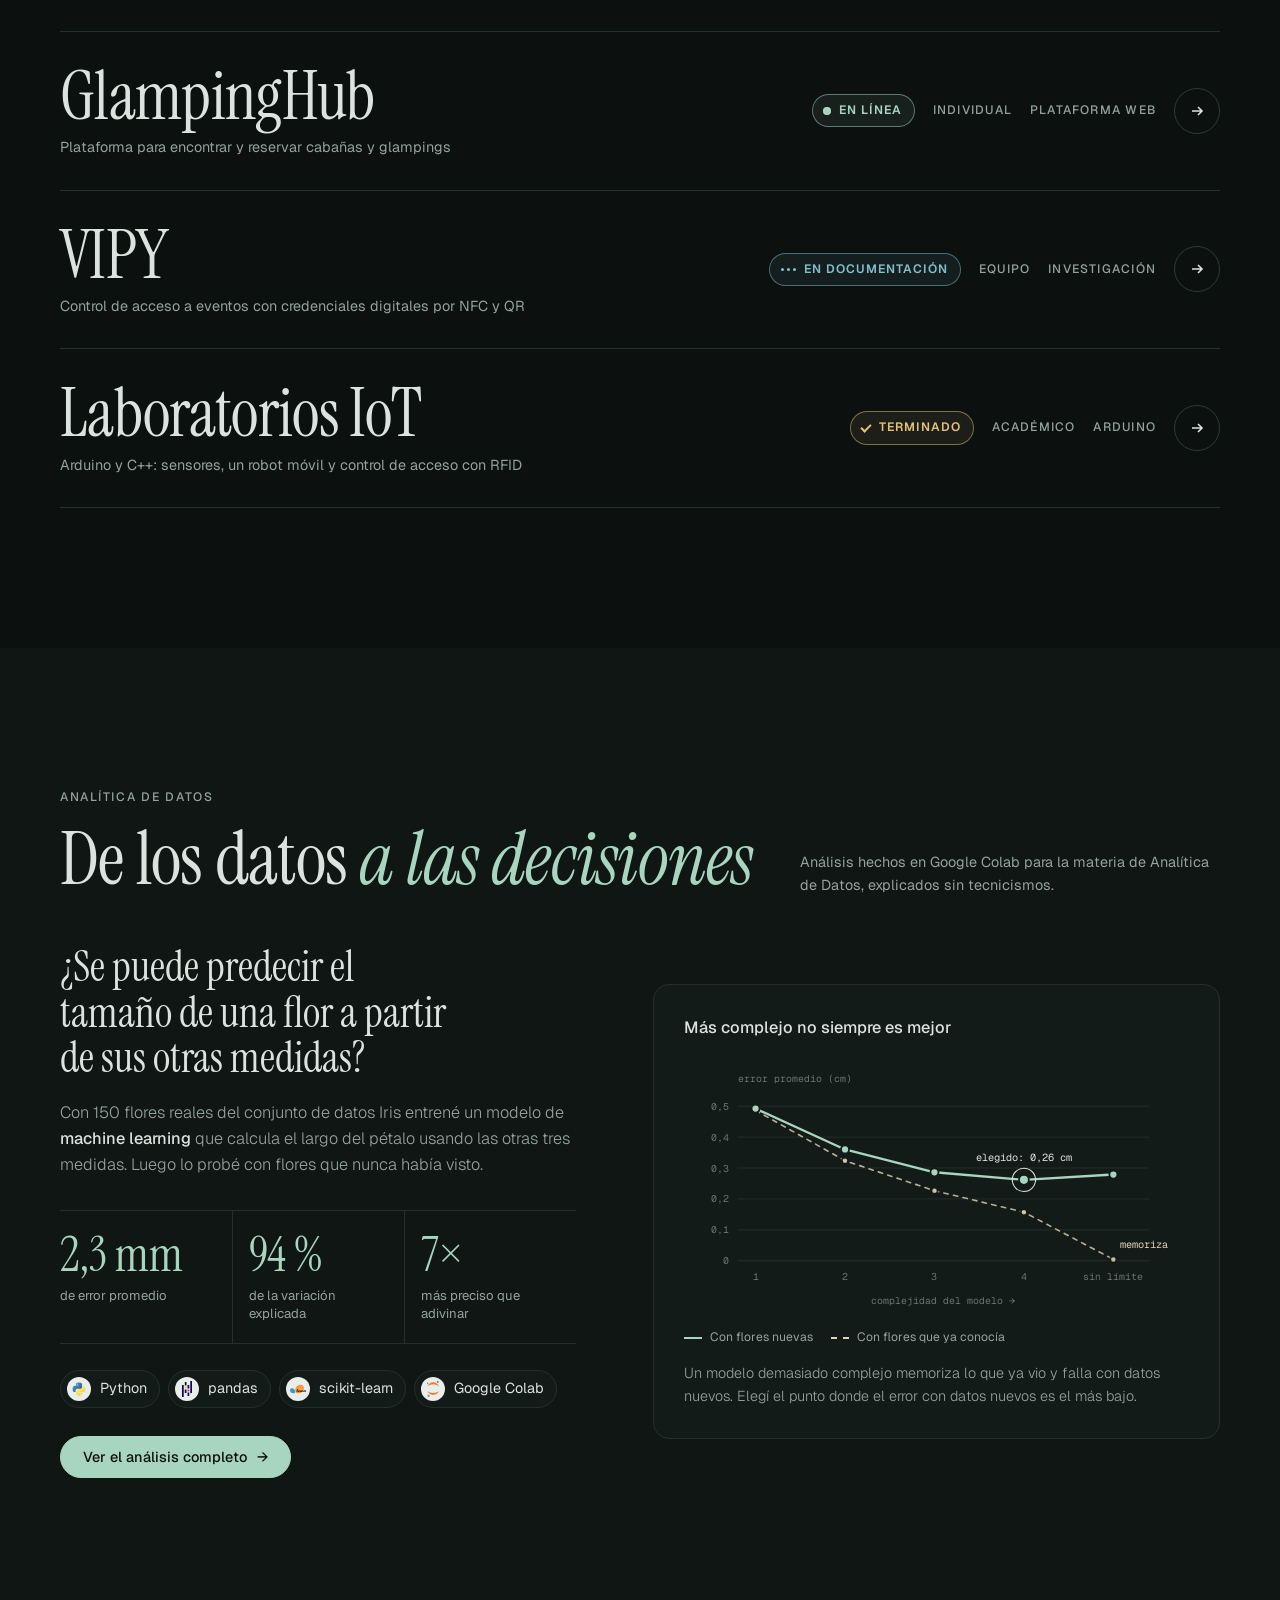
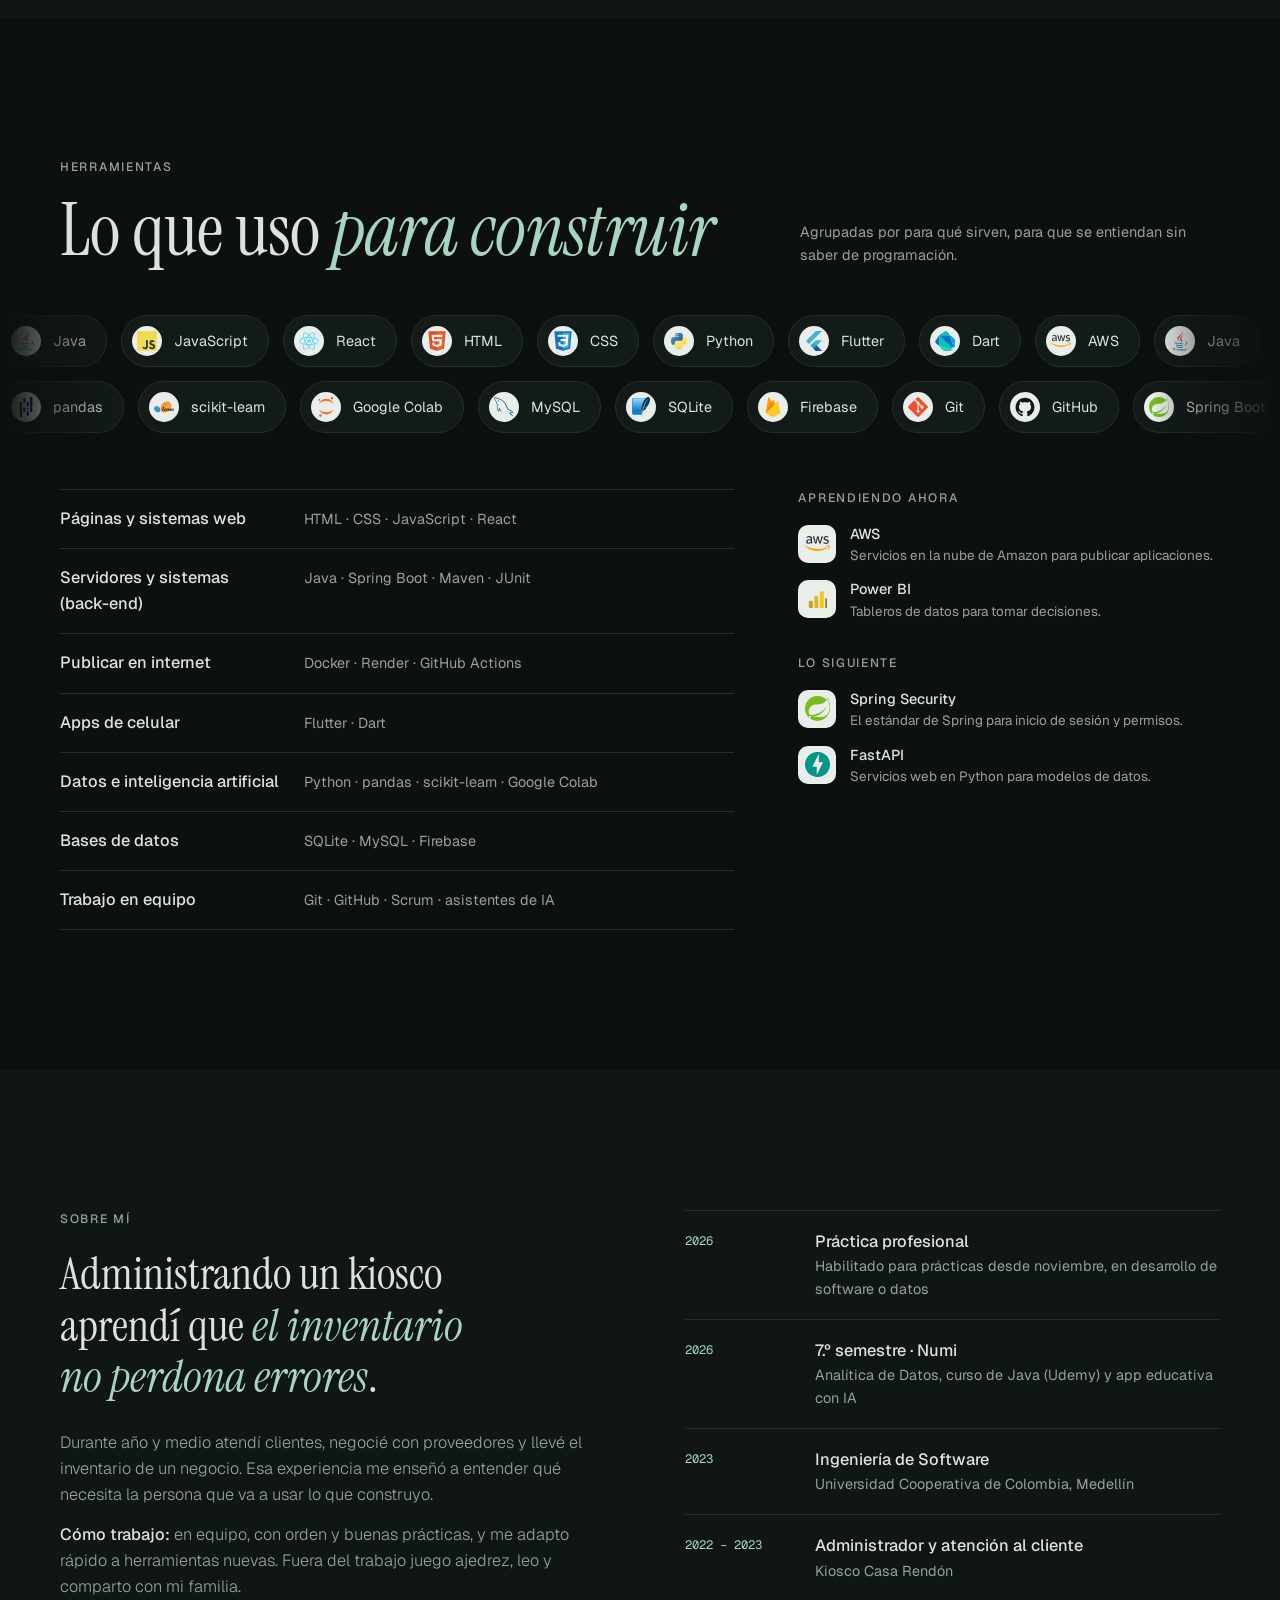
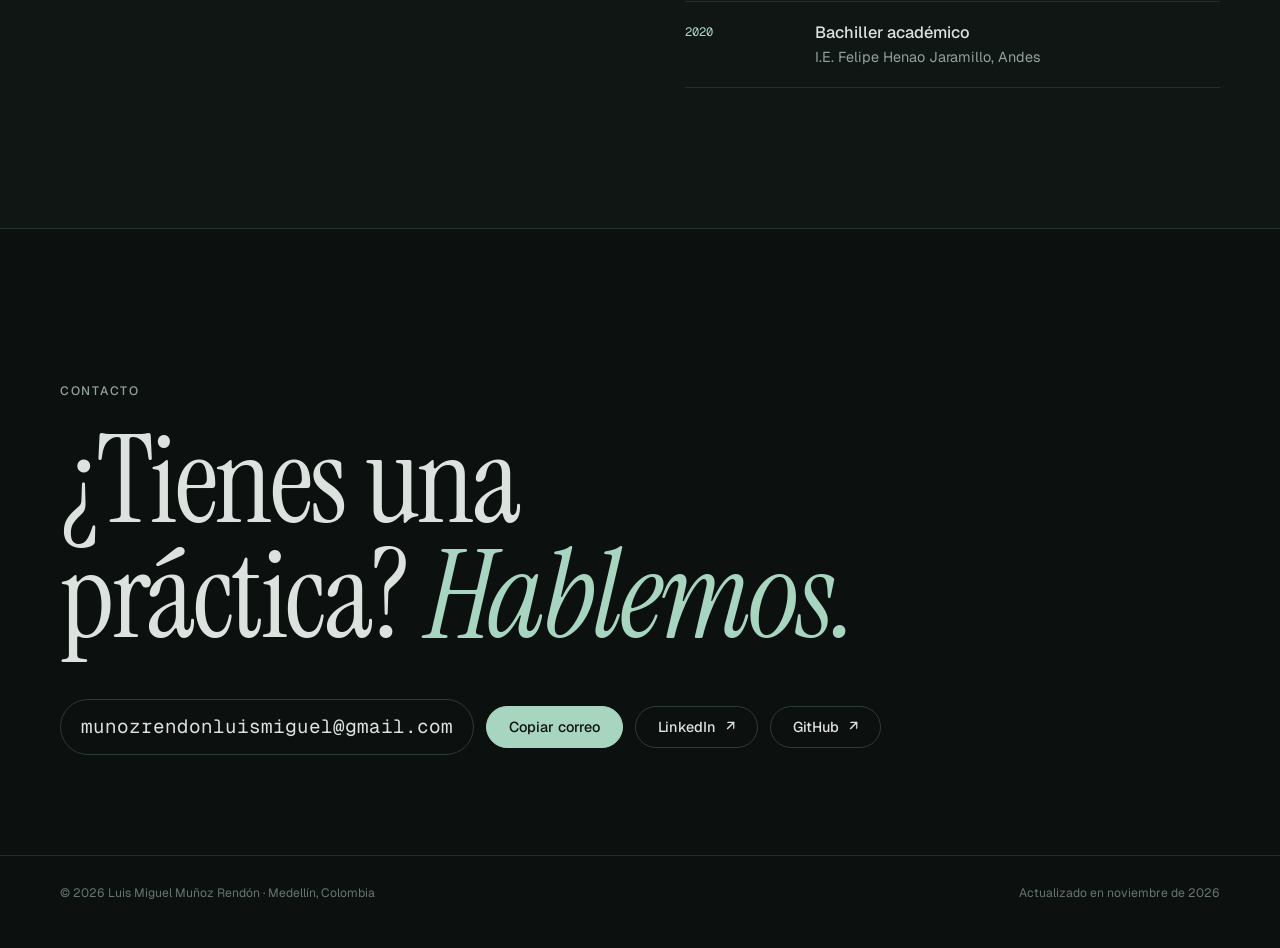
==== commit 085f1fa8: "Portafolio: habilitado para prácticas, disponible desde noviembre de 2026" ====
--- a/index.html
+++ b/index.html
@@ -4,12 +4,12 @@
 <meta charset="utf-8">
 <meta name="viewport" content="width=device-width, initial-scale=1, viewport-fit=cover">
 <title>Luis Miguel Muñoz</title>
-<meta name="description" content="Portafolio de Luis Miguel Muñoz Rendón, estudiante de Ingeniería de Software en Medellín. Desarrollo web, apps móviles y analítica de datos. Disponible para práctica profesional desde noviembre de 2026.">
+<meta name="description" content="Portafolio de Luis Miguel Muñoz Rendón, estudiante de Ingeniería de Software en Medellín. Desarrollo web, apps móviles y analítica de datos. Habilitado para prácticas profesionales, disponible desde noviembre de 2026.">
 <link rel="preconnect" href="https://fonts.googleapis.com">
 <link rel="preconnect" href="https://fonts.gstatic.com" crossorigin>
 <link rel="stylesheet" href="https://fonts.googleapis.com/css2?family=Instrument+Serif:ital@0;1&family=Geist:wght@300..700&family=Geist+Mono:wght@400;500&display=swap">
 <meta property="og:title" content="Luis Miguel Muñoz · Ingeniería de Software">
-<meta property="og:description" content="Desarrollo web, apps móviles y analítica de datos. Disponible para práctica profesional desde noviembre de 2026.">
+<meta property="og:description" content="Desarrollo web, apps móviles y analítica de datos. Habilitado para prácticas profesionales, disponible desde noviembre de 2026.">
 <meta property="og:image" content="https://luism7p7.github.io/media/og.jpg">
 <meta property="og:image:width" content="1200">
 <meta property="og:image:height" content="630">
@@ -340,103 +340,6 @@
 .nb-frame{flex:1;min-height:0;position:relative;background:#fff}
 .nb-frame iframe{position:absolute;inset:0;width:100%;height:100%;border:0;background:#fff}
 .nb-load{position:absolute;inset:0;display:grid;place-items:center;color:#55605b;font-size:var(--t-sm)}
-/* project icons */
-.pic{--pc:168,213,191;display:inline-grid;place-items:center;flex:none;background:linear-gradient(145deg,rgba(var(--pc),.24),rgba(var(--pc),.07));border:1px solid rgba(var(--pc),.42);color:rgb(var(--pc))}
-.pic svg{width:58%;height:58%;fill:none;stroke:currentColor;stroke-width:1.6;stroke-linecap:round;stroke-linejoin:round}
-.row-name .pic{width:.78em;height:.78em;border-radius:.2em}
-.sheet-head .pic{width:54px;height:54px;border-radius:13px}
-.pic-numi{position:relative;display:inline-block;flex:none}
-.pic-numi img{display:block;width:100%;height:100%;object-fit:cover}
-.pic-numi .pic{position:absolute;right:-14%;bottom:-14%;width:58%!important;height:58%!important;border-radius:28%!important;background:#0B3B36;border:2px solid var(--bg);--pc:94,234,212}
-.row-name .pic-numi{width:.78em;height:.78em}.row-name .pic-numi img{border-radius:.2em}
-.sheet-head .pic-numi{width:54px;height:54px}.sheet-head .pic-numi img{border-radius:13px}
-/* row linked to Numi */
-.row.linked button{padding-left:clamp(30px,5vw,64px)}
-.row.linked button::after{content:"";position:absolute;left:clamp(8px,1.6vw,20px);top:-1px;height:calc(50% + 1px);width:clamp(14px,2.6vw,30px);border-left:1.5px dashed rgba(94,234,212,.55);border-bottom:1.5px dashed rgba(94,234,212,.55);border-bottom-left-radius:12px;pointer-events:none}
-.via{display:inline-flex;align-items:center;gap:7px;font-size:var(--t-xs);letter-spacing:.1em;text-transform:uppercase;font-weight:600;color:#5EEAD4}
-.via img{width:16px;height:16px;border-radius:4px}
-.row-main .via{margin-bottom:2px}
-/* new status: course in progress */
-.st-curso{--c:196,181,240}
-.st-curso i{width:12px;display:flex;gap:2px;align-items:flex-end;height:10px}
-.st-curso i b{width:2.5px;background:rgb(var(--c));border-radius:1px;animation:stBar 1.6s ease-in-out infinite}
-.st-curso i b:nth-child(1){height:40%}.st-curso i b:nth-child(2){height:100%;animation-delay:.2s}.st-curso i b:nth-child(3){height:65%;animation-delay:.4s}
-@keyframes stBar{0%,100%{transform:scaleY(.55);transform-origin:bottom}50%{transform:scaleY(1);transform-origin:bottom}}
-/* sheet extras */
-.sec-t{margin:0 0 12px;font-size:var(--t-xs);letter-spacing:.14em;text-transform:uppercase;color:var(--dim);font-weight:500}
-.mini{display:grid;grid-template-columns:repeat(3,minmax(0,1fr));border-top:1px solid var(--line);border-bottom:1px solid var(--line)}
-.mini div{padding:16px 12px 16px 0}
-.mini div + div{padding-left:14px;border-left:1px solid var(--line)}
-.mini b{display:block;font-family:var(--f-display);font-weight:400;font-size:clamp(1.7rem,4vw,2.3rem);line-height:1;color:var(--accent);font-variant-numeric:tabular-nums}
-.mini span{display:block;font-size:.8rem;color:var(--muted);margin-top:6px;line-height:1.35}
-.dbox{display:grid;gap:10px}
-.dcard{all:unset;box-sizing:border-box;cursor:pointer;display:grid;grid-template-columns:44px minmax(0,1fr) auto;gap:14px;align-items:center;padding:14px 16px;border-radius:12px;border:1px solid var(--line2);background:var(--surface);transition:border-color .3s,background .3s;text-decoration:none;color:var(--fg)}
-.dcard:hover,.dcard:focus-visible{border-color:var(--accent);background:var(--raised)}
-.dcard .dic{width:44px;height:44px;border-radius:11px;display:grid;place-items:center}
-.dcard .dic svg{width:24px;height:24px}
-.dcard b{display:block;font-weight:500;font-size:var(--t-base)}
-.dcard small{display:block;color:var(--muted);font-size:var(--t-sm);line-height:1.4;margin-top:2px}
-.dcard .go{font-size:var(--t-sm);color:var(--muted);white-space:nowrap}
-.dic.pbi{background:#F2C811}
-.dic.colab{background:#fff}
-.dic.nb{background:var(--raised);border:1px solid var(--line2)}
-.dic.nb svg{stroke:var(--accent);fill:none;stroke-width:1.6}
-/* Numi connection diagram */
-.flow{border:1px solid rgba(94,234,212,.28);border-radius:14px;padding:18px;background:radial-gradient(500px 200px at 0 0,rgba(20,184,166,.12),transparent 70%),var(--surface)}
-.flow-grid{display:grid;grid-template-columns:minmax(0,1fr) 54px minmax(0,1fr) 54px minmax(0,1.15fr);align-items:center;gap:0}
-.fnode{border:1px solid rgba(94,234,212,.4);border-radius:12px;padding:12px;background:rgba(13,148,136,.1);text-align:center;min-width:0}
-.fnode img{width:30px;height:30px;border-radius:8px;display:block;margin:0 auto 8px}
-.fnode svg{width:26px;height:26px;stroke:#5EEAD4;fill:none;stroke-width:1.6;stroke-linecap:round;stroke-linejoin:round;display:block;margin:0 auto 8px}
-.fnode b{display:block;font-size:var(--t-sm);font-weight:600;color:var(--fg)}
-.fnode small{display:block;font-size:.74rem;color:var(--muted);line-height:1.35;margin-top:3px}
-.fstack{display:grid;gap:8px}
-.flink{position:relative;height:2px;margin:0 6px;background:repeating-linear-gradient(90deg,#5EEAD4 0 6px,transparent 6px 11px);background-size:22px 2px;animation:flowMove 1.2s linear infinite}
-.flink::before,.flink::after{content:"";position:absolute;top:-4px;width:0;height:0;border:5px solid transparent}
-.flink::after{right:-6px;border-left-color:#5EEAD4}.flink::before{left:-6px;border-right-color:#5EEAD4}
-@keyframes flowMove{to{background-position:22px 0}}
-.flow p{margin:14px 0 0;font-size:var(--t-sm);color:var(--muted);font-weight:300}
-@media (max-width:560px){.flow-grid{grid-template-columns:minmax(0,1fr);gap:0}.flink{width:2px;height:26px;margin:4px auto;background:repeating-linear-gradient(180deg,#5EEAD4 0 6px,transparent 6px 11px);animation:none}.flink::before,.flink::after{display:none}}
-.numi-link{all:unset;cursor:pointer;display:flex;align-items:center;gap:14px;padding:12px 16px;border-radius:12px;border:1px solid rgba(94,234,212,.35);background:rgba(13,148,136,.08);color:var(--fg)}
-.numi-link:hover,.numi-link:focus-visible{border-color:#5EEAD4}
-.numi-link img{width:38px;height:38px;border-radius:10px}
-.numi-link b{display:block;font-weight:500}
-.numi-link small{display:block;color:var(--muted);font-size:var(--t-sm)}
-.numi-link .go{margin-left:auto;color:#5EEAD4;font-size:var(--t-sm);white-space:nowrap}
-/* screenshot gallery */
-.gal-tabs{display:flex;gap:6px;flex-wrap:wrap;margin-bottom:12px}
-.gal-tabs button{all:unset;cursor:pointer;font-size:var(--t-sm);padding:8px 14px;border-radius:999px;border:1px solid var(--line2);color:var(--muted)}
-.gal-tabs button[aria-pressed="true"]{background:rgba(13,148,136,.16);border-color:#5EEAD4;color:var(--fg)}
-.gal-main{border-radius:12px;overflow:hidden;border:1px solid var(--line2);background:#F4F7F6;display:block}
-.gal-main .bar{height:24px;background:#E3E9E7;display:flex;align-items:center;gap:6px;padding:0 10px}
-.gal-main .bar i{width:8px;height:8px;border-radius:50%;background:#C2CCC8}
-.gal-main .bar span{margin-left:8px;font:500 11px/1 var(--f-mono);color:#5C6A65}
-.gal-main img{display:block;width:100%;height:auto}
-.gal-cap{margin:10px 0 0;font-size:var(--t-sm);color:var(--muted)}
-.gal-cap b{color:var(--fg);font-weight:500}
-.gal-thumbs{display:grid;grid-template-columns:repeat(3,minmax(0,1fr));gap:8px;margin-top:12px}
-.gal-thumbs button{all:unset;cursor:pointer;border-radius:8px;overflow:hidden;border:1px solid var(--line2);opacity:.6;transition:opacity .25s,border-color .25s;aspect-ratio:16/8;background:#F4F7F6}
-.gal-thumbs button img{width:100%;height:100%;object-fit:cover;object-position:top left;display:block}
-.gal-thumbs button[aria-current="true"],.gal-thumbs button:hover{opacity:1;border-color:#5EEAD4}
-/* course lab explorer */
-.labs{display:grid;gap:10px}
-.lgrp{border:1px solid var(--line);border-radius:12px;background:var(--surface);overflow:hidden}
-.lgrp summary{list-style:none;cursor:pointer;display:flex;align-items:center;gap:12px;padding:14px 16px}
-.lgrp summary::-webkit-details-marker{display:none}
-.lgrp summary i{width:10px;height:10px;border-radius:3px;background:var(--c);flex:none}
-.lgrp summary b{font-weight:500}
-.lgrp summary span{margin-left:auto;font-size:var(--t-xs);color:var(--muted);letter-spacing:.08em;text-transform:uppercase}
-.lgrp summary::after{content:"";width:8px;height:8px;border-right:1.5px solid var(--muted);border-bottom:1.5px solid var(--muted);transform:rotate(45deg);margin:-4px 2px 0 4px;transition:transform .3s}
-.lgrp[open] summary::after{transform:rotate(225deg);margin-top:4px}
-.lgrp ol{list-style:none;margin:0;padding:0 8px 8px;display:grid;gap:2px}
-.lgrp li a{display:grid;grid-template-columns:42px minmax(0,1fr) auto;gap:10px;align-items:center;padding:9px 8px;border-radius:8px;text-decoration:none;color:var(--fg)}
-.lgrp li a:hover,.lgrp li a:focus-visible{background:var(--raised)}
-.lgrp li .n{font:500 .78rem/1 var(--f-mono);color:var(--c)}
-.lgrp li .t{font-weight:300;font-size:var(--t-sm)}
-.lgrp li .t small{display:block;color:var(--dim);font-size:.76rem}
-.lgrp li .o{font-size:.76rem;color:var(--muted);white-space:nowrap}
-.lgrp li a:hover .o{color:var(--accent)}
-.data-more{margin-top:14px}
-.data-more .btn{margin-top:0}
 @media (prefers-reduced-motion:reduce){*,*::before,*::after{animation:none!important;transition:none!important}html{scroll-behavior:auto}}
 </style>
 </head>
@@ -466,7 +369,7 @@
     <div class="wrap">
       <div class="hero-top">
         <span class="label" data-i18n="h-l">Ingeniería de Software · Medellín</span>
-        <span class="avail"><i aria-hidden="true"></i><span data-i18n="h-a">Disponible para práctica desde noviembre de 2026</span></span>
+        <span class="avail"><i aria-hidden="true"></i><span data-i18n="h-a">Habilitado para prácticas · disponible desde noviembre de 2026</span></span>
       </div>
       <h1 class="name"><span class="ln"><span>Luis Miguel</span></span><span class="ln"><span><em>Muñoz Rendón</em></span></span></h1>
       <div class="hero-grid">
@@ -477,7 +380,7 @@
         </div>
       </div>
       <div class="facts">
-        <div class="fact"><b data-count="8">8</b><span data-i18n="f1">proyectos, 2 de ellos en línea hoy</span></div>
+        <div class="fact"><b data-count="6">6</b><span data-i18n="f1">proyectos, 2 de ellos en línea hoy</span></div>
         <div class="fact"><b>1</b><span data-i18n="f2">sitio web publicado y en uso</span></div>
         <div class="fact"><b>1,5</b><span data-i18n="f3">años de experiencia con clientes</span></div>
         <div class="fact"><b data-i18n="f4b">7.º</b><span data-i18n="f4">semestre de Ingeniería de Software</span></div>
@@ -513,8 +416,7 @@
           <div class="toolrow">
             <span class="chip"><i class="ic i-python"></i>Python</span><span class="chip"><i class="ic i-pandas"></i>pandas</span><span class="chip"><i class="ic i-scikitlearn"></i>scikit-learn</span><span class="chip"><i class="ic i-jupyter"></i>Google Colab</span>
           </div>
-          <div class="cta data-more"><button type="button" class="btn solid" data-doc="notebooks/arbol-regresion-iris.html" data-doc-title="Notebook completo · Árbol de regresión con Iris"><span data-i18n="a-b">Ver el análisis completo</span><span class="arr" aria-hidden="true">→</span></button>
-          <button type="button" class="btn" data-open="analitica"><span data-i18n="a-labs">Ver los 23 laboratorios del curso</span><span class="arr" aria-hidden="true">→</span></button></div>
+          <button type="button" class="btn solid" data-doc="notebooks/arbol-regresion-iris.html" data-doc-title="Notebook completo · Árbol de regresión con Iris"><span data-i18n="a-b">Ver el análisis completo</span><span class="arr" aria-hidden="true">→</span></button>
         </div>
         <figure class="chart-card rv">
           <h3 data-i18n="c-h">Más complejo no siempre es mejor</h3>
@@ -593,7 +495,7 @@
           <p class="txt" data-i18n="ab-2"><b>Cómo trabajo:</b> en equipo, con orden y buenas prácticas, y me adapto rápido a herramientas nuevas. Fuera del trabajo juego ajedrez, leo y comparto con mi familia.</p>
         </div>
         <ol class="tl rv">
-          <li><time>2026</time><div><b data-i18n="tl1">Práctica profesional</b><span data-i18n="tl1s">Desde noviembre, en desarrollo de software o datos</span></div></li>
+          <li><time>2026</time><div><b data-i18n="tl1">Práctica profesional</b><span data-i18n="tl1s">Habilitado para prácticas desde noviembre, en desarrollo de software o datos</span></div></li>
           <li><time>2026</time><div><b data-i18n="tl2">7.º semestre · Numi</b><span data-i18n="tl2s">Analítica de Datos, curso de Java (Udemy) y app educativa con IA</span></div></li>
           <li><time>2023</time><div><b data-i18n="tl3">Ingeniería de Software</b><span>Universidad Cooperativa de Colombia, Medellín</span></div></li>
           <li><time>2022 – 2023</time><div><b data-i18n="tl4">Administrador y atención al cliente</b><span>Kiosco Casa Rendón</span></div></li>
@@ -653,7 +555,7 @@
         what:"The website of Casa Rendón, a family brand of coffee and artisan wine. It gives the business an online presence: it tells its story, shows its products and lets customers request a visit to the farm.",
         wins:["Published and running at casarendon.com.","Coffee and wine catalog, a gallery of real photos and an FAQ.","Visit requests go straight to the business WhatsApp.","Works on phones, tablets and computers."],
         role:"I built the site together with the team."} },
-    { id:"numi", status:"obra", logo:"media/numi-icon.png", related:"paneles", video:"media/numi.mp4", poster:"media/numi.jpg", tall:true,
+    { id:"numi", status:"obra", logo:"media/numi-icon.png", video:"media/numi.mp4", poster:"media/numi.jpg", tall:true,
       tools:[["flutter","Flutter"],["dart","Dart"],["sqlite","SQLite"],["firebase","Firebase"],["python","Python"],["mysql","MySQL"],["ai","IA"]],
       links:[{href:"https://github.com/luism7p7/numi-paneles-roles",es:"Ver los paneles de roles",en:"View the role panels",main:true},{href:"https://github.com/geminitodo5-sketch/app-educativa-medellin",es:"Ver el código de la app",en:"View the app code"}],
       es:{name:"Numi",desc:"App educativa para niños que funciona sin internet",meta:["Equipo","Android + web"],
@@ -661,37 +563,14 @@
         what:"Muchos niños de las zonas rurales de Medellín no tienen internet en casa. Numi es una app de celular con actividades de matemáticas, español, ciencias, sociales e inglés, y un asistente de inteligencia artificial que responde preguntas sin necesidad de conexión.",
         wins:["Funciona 100 % sin internet una vez instalada, incluso en celulares económicos.","49 actividades interactivas con audio: arrastrar, elegir, armar palabras y encontrar parejas.","El progreso se guarda en el celular y se sincroniza cuando vuelve la conexión.","Paneles web de roles en Flask y MySQL: el administrador gestiona actividades, instituciones y usuarios; el docente ve el avance de su grupo y descarga reportes en Excel y PDF (110 pruebas automáticas)."],
         role:"Formé parte del equipo de ingeniería, que programó la lógica de la app, la base de datos, el asistente de IA y la sincronización. El diseño visual lo hizo el equipo de Crosmedia. En los paneles de roles trabajo en el panel administrativo y el docente.",
-        note:"En reconstrucción: estoy mejorando los paneles de roles (administrador y docente) y su conexión con la app. Los paneles tienen su propia ficha en este portafolio."},
+        note:"En reconstrucción: estoy mejorando los paneles de roles (administrador y docente) y su conexión con la app."},
       en:{name:"Numi",desc:"Educational app for children that works without internet",meta:["Team","Android + web"],
         sub:"Children in grades 1 to 5 in rural Medellín",
         what:"Many children in rural Medellín have no internet at home. Numi is a phone app with math, Spanish, science, social studies and English activities, plus an AI assistant that answers questions without a connection.",
         wins:["Works 100% offline once installed, even on low-cost phones.","49 interactive activities with audio: drag and drop, multiple choice, word building and matching.","Progress is saved on the phone and syncs when the connection comes back.","Role-based web panels in Flask and MySQL: admins manage activities, schools and users; teachers follow their group's progress and download Excel and PDF reports (110 automated tests)."],
         role:"I was part of the engineering team, which programmed the app logic, the database, the AI assistant and the syncing. The visual design was done by the Crosmedia team. On the role panels I work on the admin and teacher panels.",
-        note:"Being rebuilt: I am improving the role panels (admin and teacher) and their connection to the app. The panels have their own entry in this portfolio."} },
-    { id:"paneles", status:"obra", logo:"media/numi-icon.png", numiBadge:true, linked:"numi", image:"media/paneles.webp", poster:"media/paneles.webp",
-      tools:[["python","Python"],["","Flask"],["mysql","MySQL"],["","Bootstrap"],["javascript","JavaScript"],["","pytest"],["github","GitHub"]],
-      links:[{href:"https://github.com/luism7p7/numi-paneles-roles",es:"Ver el código de los paneles",en:"View the panels code",main:true}],
-      flow:true,
-      gallery:[
-        {g:"admin",src:"media/paneles/admin-inicio.webp",url:"admin · /inicio",es:["Inicio del panel administrativo","Resumen de la red: instituciones, docentes, grupos y estudiantes, cobertura por comuna y lo que requiere acción."],en:["Admin home","Network overview: schools, teachers, groups and students, coverage by district and what needs action."]},
-        {g:"admin",src:"media/paneles/admin-constructor.webp",url:"admin · /constructor",es:["Constructor de actividades","Se arma la actividad en una sola vista con imágenes y audios; llega al celular en la próxima sincronización."],en:["Activity builder","Activities are built in one view with images and audio; they reach the phone on the next sync."]},
-        {g:"admin",src:"media/paneles/admin-login.webp",url:"admin · /index",es:["Acceso del administrador","Solo las cuentas institucionales con rol de administrador entran al panel."],en:["Admin sign-in","Only institutional accounts with the admin role can enter."]},
-        {g:"docente",src:"media/paneles/docente-panel.webp",url:"docente · /panel",es:["Panel del grupo","Activos de la semana, racha, avance por materia y estudiantes que requieren atención."],en:["Group dashboard","Weekly active students, streak, progress by subject and students who need attention."]},
-        {g:"docente",src:"media/paneles/docente-actividades.webp",url:"docente · /actividades",es:["Actividades del grupo","El docente activa o desactiva cada actividad para su grupo y ve en cuáles hay más errores."],en:["Group activities","Teachers turn each activity on or off for their group and see where students make more mistakes."]},
-        {g:"docente",src:"media/paneles/docente-login.webp",url:"docente · /index",es:["Acceso del docente","Con el correo institucional que entrega la coordinación de la sede."],en:["Teacher sign-in","With the institutional email given by the school coordinator."]}],
-      es:{name:"Paneles de Numi",desc:"Panel administrativo y panel docente conectados con la app",meta:["Equipo","Web · Flask"],
-        sub:"La parte web de Numi · administrador y docente",
-        what:"Numi tiene dos paneles web que trabajan con la app del celular. En el administrativo se gestiona el contenido: actividades, imágenes y audios, instituciones, grupos y usuarios, y se vigila qué celulares llevan días sin sincronizar. En el docente, cada profesor sigue el avance de su grupo por materia y decide qué actividades quedan activas.",
-        wins:["Constructor de actividades: lo que se publica llega al celular del niño en su próxima sincronización.","Panel docente con avance por materia, racha, estudiantes que requieren atención y reportes en Excel y PDF.","Un puente con clave conecta los paneles con el backend de la app; el progreso usa la misma tabla y la misma regla: gana el mayor avance.","Cada rol tiene su propio acceso, y solo las cuentas institucionales autorizadas entran.","110 pruebas automáticas con pytest."],
-        role:"Trabajo en el panel administrativo y el docente: el servidor en Flask que alimenta cada pantalla con datos reales de MySQL, la conexión con la app y las pruebas. El diseño de las pantallas es del equipo.",
-        note:"En reconstrucción: estoy mejorando los dos paneles y su conexión con la app."},
-      en:{name:"Numi Panels",desc:"Admin and teacher web panels connected to the app",meta:["Team","Web · Flask"],
-        sub:"The web side of Numi · admin and teacher",
-        what:"Numi has two web panels that work with the phone app. The admin panel manages the content: activities, images and audio, schools, groups and users, and it tracks which phones have not synced for days. In the teacher panel, each teacher follows their group's progress by subject and decides which activities stay active.",
-        wins:["Activity builder: what is published reaches the child's phone on the next sync.","Teacher panel with progress by subject, streak, students who need attention and Excel and PDF reports.","A keyed bridge connects the panels with the app backend; progress uses the same table and the same rule: the highest progress wins.","Each role has its own sign-in, and only authorized institutional accounts can enter.","110 automated tests with pytest."],
-        role:"I work on the admin and teacher panels: the Flask server that feeds every screen with real MySQL data, the connection with the app and the tests. The screen design is by the team.",
-        note:"Being rebuilt: I am improving both panels and their connection to the app."} },
-    { id:"blackjack", status:"fin", logo:"", icon:"cards", pc:"232,140,140", video:"media/blackjack.mp4", poster:"media/blackjack.jpg",
+        note:"Being rebuilt: I am improving the role panels (admin and teacher) and their connection to the app."} },
+    { id:"blackjack", status:"fin", logo:"", video:"media/blackjack.mp4", poster:"media/blackjack.jpg",
       tools:[["javascript","JavaScript"],["html5","HTML"],["css3","CSS"],["python","Python"]],
       links:[{href:"https://luism7p7.github.io/BlackJack/Casino/public/",es:"Jugar en línea",en:"Play online",main:true},{href:"https://github.com/luism7p7/BlackJack",es:"Ver el código",en:"View code"}],
       es:{name:"BlackJack Royale",desc:"Casino en el navegador con juego en línea y banco de fichas",meta:["Equipo","Juego web"],
@@ -706,7 +585,7 @@
         wins:["Player-vs-computer and real-time multiplayer modes.","A bank to borrow chips.","Saves each player's chips in the browser."],
         role:"I was part of the team that built the game: the rules, the interface, the chip bank and the server for online play.",
         note:"The online version runs the player-vs-computer mode and the bank. Multiplayer needs the server running."} },
-    { id:"glampinghub", status:"vivo", logo:"", icon:"tent", pc:"168,213,191", video:"media/glampinghub.mp4", poster:"media/glampinghub.jpg",
+    { id:"glampinghub", status:"vivo", logo:"", video:"media/glampinghub.mp4", poster:"media/glampinghub.jpg",
       tools:[["java","Java"],["spring","Spring Boot"],["mysql","MySQL"],["javascript","JavaScript"],["html5","HTML"],["css3","CSS"]],
       links:[{href:"https://glampinghub-mzyu.onrender.com",es:"Probar la app",en:"Try the app",main:true},{href:"https://github.com/luism7p7/glampinghub",es:"Ver el código",en:"View code"}],
       es:{name:"GlampingHub",desc:"Plataforma para encontrar y reservar cabañas y glampings",meta:["Individual","Plataforma web"],
@@ -721,12 +600,8 @@
         wins:["Real bookings: pick dates and guests, it works out the total and blocks dates that are already taken.","Accounts with encrypted passwords and a \"My bookings\" section to cancel.","An admin panel to confirm bookings and publish new places.","Live on the internet: a Java Spring Boot server on Render and a cloud MySQL database, with automated tests on GitHub."],
         role:"The whole project: the database, the Java server with Spring Boot, the web pages and putting it online.",
         note:"You can try it with the demo account (button on the page). It runs on a free plan, so the first visit can take up to a minute while the server wakes up."} },
-    { id:"vipy", status:"doc", logo:"", icon:"nfc", pc:"127,192,204", image:"media/vipy.svg", poster:"media/vipy.jpg",
-      tools:[["","NFC"],["","QR"],["","Android"],["python","Python"],["pandas","pandas"],["jupyter","Google Colab"],["powerbi","Power BI (datos)"],["scrum","Scrum"],["github","GitHub"]],
-      kpis:[["73 %",{es:"pasó por un control manual al entrar",en:"went through a manual check at the door"}],["18 de 22",{es:"se ha ido de un lugar por la fila",en:"have left a place because of the line",v:"18 of 22"}],["4 de 22",{es:"tiene un Android con NFC confirmado",en:"have an Android phone with confirmed NFC",v:"4 of 22"}]],
-      docs:[{kind:"pbi",doc:"dashboards/vipy.html",es:["Tablero interactivo","Tres páginas: el problema en la puerta, teléfonos y alternativas, plan y presupuesto. Pasa el cursor por las gráficas."],en:["Interactive dashboard","Three pages: the problem at the door, phones and alternatives, plan and budget. Hover over the charts."],t:{es:"Tablero · VIPY",en:"Dashboard · VIPY"}},
-            {kind:"colab",href:"https://colab.research.google.com/github/luism7p7/vipy-anteproyecto/blob/main/analisis/vipy_analisis.ipynb",es:["Espacio de trabajo en Google Colab","El cuaderno con el análisis en Python: se abre y se ejecuta en el navegador, y genera los CSV del tablero."],en:["Google Colab workspace","The Python analysis notebook: it opens and runs in the browser and produces the dashboard CSV files."]},
-            {kind:"nb",href:"https://github.com/luism7p7/vipy-anteproyecto/blob/main/analisis/vipy_analisis.ipynb",es:["Ver el análisis completo","El cuaderno ya ejecutado en GitHub, con gráficas, intervalos de confianza y conclusiones."],en:["See the full analysis","The executed notebook on GitHub, with charts, confidence intervals and conclusions."]}],
+    { id:"vipy", status:"doc", logo:"", image:"media/vipy.svg", poster:"media/vipy.jpg",
+      tools:[["","NFC"],["","QR"],["","Android"],["scrum","Scrum"],["github","GitHub"]],
       links:[{href:"https://github.com/luism7p7/vipy-anteproyecto",es:"Ver el anteproyecto",en:"View the proposal",main:true},{href:"https://github.com/luism7p7/vipy-anteproyecto/blob/main/docs/E8-documento-final-anteproyecto.pdf",es:"Documento final (PDF)",en:"Final document (PDF)"}],
       es:{name:"VIPY",desc:"Control de acceso a eventos con credenciales digitales por NFC y QR",meta:["Equipo","Investigación"],
         sub:"Anteproyecto · Ingeniería de Software, Universidad Cooperativa de Colombia · 2026",
@@ -740,7 +615,7 @@
         wins:["Field research: a survey of 22 people (16 went through a manual check) and 3 interviews with door staff and managers.","A comparison of 13 alternatives and a gap defined by four conditions.","A preliminary architecture, 5 specific objectives and a 16-week plan using the DSRM methodology.","A schedule, a budget and a pilot planned with at least 15 users and 3 door staff."],
         role:"Researched and documented as a pair with Ronald García Muñoz: survey, interviews, state of the art, preliminary design and final document. Technical advisor: Rodolfo Ortega.",
         note:"In documentation: deliverables E1 to E8 are complete. The next stage is building the prototype."} },
-    { id:"ubicua", status:"fin", logo:"", icon:"chip", pc:"232,164,106", image:"media/ubicua.jpg", poster:"media/ubicua.jpg",
+    { id:"ubicua", status:"fin", logo:"", image:"media/ubicua.jpg", poster:"media/ubicua.jpg",
       tools:[["cplusplus","C++"],["","Arduino"],["","Tinkercad"],["git","Git"],["github","GitHub"]],
       links:[{href:"https://github.com/luism7p7/laboratorios-computacion-ubicua",es:"Ver el código",en:"View code",main:true},{href:"https://www.youtube.com/watch?v=429Tt-C3h7E",es:"Ver el video del proyecto final",en:"Watch the final project video"}],
       es:{name:"Laboratorios IoT",desc:"Arduino y C++: sensores, un robot móvil y control de acceso con RFID",meta:["Académico","Arduino"],
@@ -752,55 +627,12 @@
         sub:"Ubiquitous Computing · Software Engineering",
         what:"The labs from my Ubiquitous Computing course: Arduino circuits programmed in C++, from a blinking LED to a two-motor robot and an access control system with RFID cards.",
         wins:["Final project: an RFID reader checks the card and, if it is authorized, runs a motor for 5 seconds through a transistor with PWM.","A mobile robot with an H-bridge: it drives, turns and brakes, and only starts with an authorized card.","Distance, temperature and humidity sensors with readings on an LCD screen.","Non-blocking code with millis() and circuits simulated in Tinkercad."],
-        role:"I built the circuits, wrote the C++ sketches and documented each lab in the repository."} },
-    { id:"analitica", status:"curso", logo:"", icon:"chart", pc:"196,181,240", image:"media/analitica.webp", poster:"media/analitica.webp",
-      tools:[["python","Python"],["pandas","pandas"],["numpy","NumPy"],["matplotlib","Matplotlib"],["scikitlearn","scikit-learn"],["","SciPy"],["","TensorFlow"],["jupyter","Google Colab"]],
-      repo:"luism7p7/analitica-de-datos-labs",
-      kpis:[["23",{es:"laboratorios en Google Colab",en:"labs in Google Colab"}],["8",{es:"conjuntos de datos, de ventas a MNIST",en:"datasets, from retail sales to MNIST"}],["5",{es:"bloques: datos, correlación, probabilidad, regresión y ML",en:"blocks: data, correlation, probability, regression and ML"}]],
-      labgroups:[
-        {c:"#A8D5BF",es:"Datos: calidad, preparación y EDA",en:"Data: quality, preparation and EDA",labs:[["1", "Inspección inicial y comprensión del dataset", "Laboratorio_1_%E2%80%94_Inspecci%C3%B3n_inicial_y_comprensi%C3%B3n_del_dataset.ipynb", "Ventas · Andina Retail"], ["2", "Evaluación de la calidad de los datos", "Lab02_Calidad_Datos.ipynb", "Ventas · Andina Retail"], ["3", "Preparación de los datos", "Lab03_Preparacion_Datos_Curso.ipynb", "Ventas · Andina Retail"], ["4", "Análisis exploratorio (EDA)", "Lab04_EDA_Inicial_Curso.ipynb", "Ventas · Andina Retail"], ["5", "Descripción estadística de una variable", "Lab05_Descripcion_Estadistica__Curso.ipynb", "Ventas · Andina Retail"], ["6", "Detección de valores atípicos", "Lab06_Valores_Atipicos_Curso.ipynb", "Ventas · Andina Retail"]]},
-        {c:"#7FC0CC",es:"Relaciones y correlación",en:"Relationships and correlation",labs:[["7", "Exploración de relaciones y patrones", "Clase_3/Lab_7_Exploracion_de_Relaciones_y_Patrones_Curso.ipynb", "Auto MPG"], ["7.1", "Análisis visual y cuantitativo de correlaciones", "Clase_3/Lab_7_1_Analisis_Visual_y_Cuantitativo_de_Correlaciones_Curso.ipynb", "Auto MPG"], ["8", "Pearson frente a Spearman", "Clase_3/Lab08_%E2%80%94_Comparaci%C3%B3n_de_correlaciones_Pearson_y_Spearman_Curso.ipynb", "Auto MPG"], ["9", "Significancia de una correlación", "Clase_3/Lab09_%E2%80%94_Significancia_estad%C3%ADstica_de_una_correlaci%C3%B3n_Curso.ipynb", "Auto MPG"]]},
-        {c:"#E3D3B4",es:"Probabilidad e inferencia",en:"Probability and inference",labs:[["10", "Distribuciones de probabilidad", "Clase_4/Lab_10_Exploracion_Distribuciones_Probabilidad_Curso.ipynb", "Datos simulados"], ["11", "Distribución normal y puntuación Z", "Clase_4/Lab_11_Distribucion_Normal_Z_Score_Curso.ipynb", "Datos simulados"], ["12", "Intervalo de confianza del 95 %", "Clase_5/Lab12/Lab12_Intervalos_de_Confianza.ipynb", "Datos simulados"]]},
-        {c:"#E8A46A",es:"Regresión y ANOVA",en:"Regression and ANOVA",labs:[["13", "Regresión lineal simple", "Clase_5/Lab13/Lab13_Regresion_Lineal_Simple.ipynb", "Advertising"], ["14", "Regresión lineal múltiple", "Clase_5/Lab14/Lab14_Regresion_Lineal_Multiple.ipynb", "Advertising"], ["15", "ANOVA", "Clase6/Lab15_ANOVA_Iris.ipynb", "Iris"], ["16", "Regresión logística", "Clase6/Lab16_Regresion_Logistica_Iris.ipynb", "Iris"]]},
-        {c:"#C4B5F0",es:"Machine learning",en:"Machine learning",labs:[["17", "Árbol de decisión", "Clase8/Lab17_Arbol_decision_Iris.ipynb", "Iris"], ["18", "Validación cruzada", "Clase8/Lab18_Validacion_cruzada_Iris.ipynb", "Iris"], ["19", "Agrupamiento con k-means", "Clase_09/Lab19_KMeans_Iris.ipynb", "Iris"], ["20", "Reglas de asociación (Apriori)", "Clase_10/Lab20_Reglas_asociaci%C3%B3n.ipynb", "Compras de ejemplo"], ["21", "Series de tiempo", "Clase_10/Lab21_Series_de_Tiempo.ipynb", "Datos simulados"], ["22", "Selección de variables con Random Forest", "Clase11_/Lab22_Seleccion_Variables_Random_Forest.ipynb", "Diabetes"], ["23", "Redes neuronales", "Clase11_/Lab23_MNIST_Redes_Neuronales.ipynb", "MNIST"]]}],
-      links:[{href:"https://github.com/luism7p7/analitica-de-datos-labs",es:"Ver mi copia del repositorio",en:"View my copy of the repository",main:true},{href:"https://github.com/LuisGomez-Meneses/Anal-tica-de-datos-labs",es:"Repositorio original del docente",en:"Instructor's original repository"}],
-      es:{name:"Analítica de Datos",desc:"23 laboratorios del curso: del dato crudo al modelo de machine learning",meta:["Académico","Google Colab"],
-        sub:"Laboratorios del curso · Ingeniería de Software, Universidad Cooperativa de Colombia · 2026",
-        what:"El recorrido completo de la materia Analítica de Datos en cuadernos de Google Colab. Empieza con un caso de ventas (Andina Retail) para revisar la calidad, preparar y explorar los datos, y avanza por correlación, probabilidad, intervalos de confianza y regresión hasta árboles de decisión, k-means, reglas de asociación, series de tiempo, Random Forest y redes neuronales.",
-        wins:["Calidad y preparación de datos reales de ventas: faltantes, duplicados, tipos y valores atípicos.","Estadística aplicada: correlación de Pearson y Spearman, significancia, distribución normal, puntuación Z e intervalos de confianza.","Modelos de regresión lineal simple y múltiple, ANOVA y regresión logística.","Machine learning: árboles con validación cruzada, k-means, Apriori, series de tiempo, selección de variables con Random Forest y una red neuronal con MNIST."],
-        role:"Desarrollo los laboratorios en Google Colab a medida que avanza el curso. Las guías son del docente Luis Miguel Gómez Meneses; aquí está mi copia del repositorio. Mi análisis propio del árbol de regresión con Iris está en la sección Datos.",
-        note:"En curso: el repositorio crece cada semana con los laboratorios de la clase."},
-      en:{name:"Data Analytics",desc:"23 course labs: from raw data to machine learning models",meta:["Academic","Google Colab"],
-        sub:"Course labs · Software Engineering, Universidad Cooperativa de Colombia · 2026",
-        what:"The full path of my Data Analytics course in Google Colab notebooks. It starts with a retail sales case (Andina Retail) to check quality, prepare and explore the data, and moves through correlation, probability, confidence intervals and regression to decision trees, k-means, association rules, time series, Random Forest and neural networks.",
-        wins:["Quality and preparation of real sales data: missing values, duplicates, types and outliers.","Applied statistics: Pearson and Spearman correlation, significance, the normal distribution, Z-scores and confidence intervals.","Simple and multiple linear regression, ANOVA and logistic regression.","Machine learning: trees with cross-validation, k-means, Apriori, time series, feature selection with Random Forest and a neural network on MNIST."],
-        role:"I work through the labs in Google Colab as the course goes on. The lab guides are by the instructor, Luis Miguel Gómez Meneses; this is my copy of the repository. My own regression tree analysis with Iris is in the Data section.",
-        note:"Ongoing: the repository grows every week with the class labs."} }
+        role:"I built the circuits, wrote the C++ sketches and documented each lab in the repository."} }
   ];
-  var UI = { es:{what:"Qué es",wins:"Lo que logra",role:"Mi parte",tools:"Herramientas",label:"Proyecto",close:"Cerrar",data:"Datos y análisis",flow:"Cómo se conecta con la app",shots:"Las pantallas",admin:"Panel administrativo",docente:"Panel docente",via:"Parte de Numi",numiT:"Numi, la app del celular",numiS:"Ver la ficha de la app educativa",open:"Abrir",colab:"Abrir en Colab",labsT:"Los laboratorios",pan:"Paneles administrativo y docente",panS:"Ver la ficha de los paneles web de Numi",
-     f1:["App Numi","Celular del niño, sin internet"],f2:["Puente con clave","/api/app/v1 · sincroniza el progreso"],f3:["Panel administrativo","Contenido, instituciones y usuarios"],f4:["Panel docente","Avance del grupo y reportes"],fp:"La app guarda el avance en el celular y lo envía cuando hay conexión. Los dos paneles leen y escriben en la misma base MySQL, así que lo que publica el administrador llega a la app y lo que hace el niño lo ve su docente."},
-   en:{what:"What it is",wins:"What it does",role:"My part",tools:"Tools",label:"Project",close:"Close",data:"Data and analysis",flow:"How it connects with the app",shots:"The screens",admin:"Admin panel",docente:"Teacher panel",via:"Part of Numi",numiT:"Numi, the phone app",numiS:"See the educational app entry",open:"Open",colab:"Open in Colab",labsT:"The labs",pan:"Admin and teacher panels",panS:"See the entry for Numi's web panels",
-     f1:["Numi app","The child's phone, offline"],f2:["Keyed bridge","/api/app/v1 · syncs progress"],f3:["Admin panel","Content, schools and users"],f4:["Teacher panel","Group progress and reports"],fp:"The app saves progress on the phone and sends it when there is a connection. Both panels read and write the same MySQL database, so what the admin publishes reaches the app and what the child does is seen by their teacher."} };
-  var ICON={
-    cards:'<svg viewBox="0 0 24 24" aria-hidden="true"><rect x="7" y="3.5" width="12" height="17" rx="2.2" transform="rotate(8 13 12)"/><path d="M5.2 6.3 4.3 17.8c-.1 1.2.8 2.2 2 2.3l2.2.2"/><path d="M13.4 8.6c-1.4 1.5-2.9 2.4-2.9 3.8a1.5 1.5 0 0 0 2.6 1c-.1.9-.4 1.6-.8 2.1h2.1c-.4-.6-.7-1.3-.8-2.2a1.5 1.5 0 0 0 2.7-.8c0-1.4-1.5-2.4-2.9-3.9z" fill="currentColor" stroke="none" transform="rotate(8 13 12)"/></svg>',
-    tent:'<svg viewBox="0 0 24 24" aria-hidden="true"><path d="M2.5 20.5h19"/><path d="M11.5 5.5 3.8 20.5"/><path d="M11.5 5.5l7.7 15"/><path d="M11.5 13.2 8.6 20.5M11.5 13.2l2.9 7.3"/><path d="M10.4 3.6l1.1 1.9 1.1-1.9"/><path d="M19.6 3.4a2.1 2.1 0 1 0 1.9 3.1 1.7 1.7 0 0 1-1.9-3.1z"/></svg>',
-    nfc:'<svg viewBox="0 0 24 24" aria-hidden="true"><rect x="3.5" y="2.8" width="10.5" height="18.4" rx="2.2"/><path d="M7.6 18h2.3"/><path d="M6.4 10.6l1.8 1.8 3.3-3.6"/><path d="M16.8 9.2a4 4 0 0 1 0 5.6"/><path d="M19.4 6.6a7.6 7.6 0 0 1 0 10.8"/></svg>',
-    chip:'<svg viewBox="0 0 24 24" aria-hidden="true"><rect x="6.5" y="6.5" width="11" height="11" rx="1.8"/><rect x="9.8" y="9.8" width="4.4" height="4.4" rx=".6"/><path d="M9.5 6.5V3.5M14.5 6.5V3.5M9.5 20.5v-3M14.5 20.5v-3M6.5 9.5h-3M6.5 14.5h-3M20.5 9.5h-3M20.5 14.5h-3"/></svg>',
-    chart:'<svg viewBox="0 0 24 24" aria-hidden="true"><path d="M3.5 3.5v17h17"/><path d="M7 16.5l3.6-4.3 3 2.4 5.4-7"/><circle cx="7" cy="16.5" r="1.1" fill="currentColor"/><circle cx="10.6" cy="12.2" r="1.1" fill="currentColor"/><circle cx="13.6" cy="14.6" r="1.1" fill="currentColor"/><circle cx="19" cy="7.6" r="1.1" fill="currentColor"/></svg>',
-    panel:'<svg viewBox="0 0 24 24" aria-hidden="true"><rect x="3" y="3" width="7.5" height="9" rx="1.6"/><rect x="13.5" y="3" width="7.5" height="5" rx="1.6"/><rect x="13.5" y="11" width="7.5" height="10" rx="1.6"/><rect x="3" y="15" width="7.5" height="6" rx="1.6"/></svg>'
-  };
-  var DICON={
-    pbi:'<svg viewBox="0 0 24 24" aria-hidden="true"><rect x="13" y="3" width="5" height="18" rx="1.3" fill="#252423"/><rect x="8.5" y="8" width="5" height="13" rx="1.3" fill="#252423" fill-opacity=".72"/><rect x="4" y="12.5" width="5" height="8.5" rx="1.3" fill="#252423" fill-opacity=".48"/></svg>',
-    colab:'<svg viewBox="0 0 24 24" aria-hidden="true"><path d="M9.6 8.2a4.6 4.6 0 1 0 0 7.6" fill="none" stroke="#E8710A" stroke-width="2.6" stroke-linecap="round"/><path d="M14.4 8.2a4.6 4.6 0 1 1 0 7.6" fill="none" stroke="#F9AB00" stroke-width="2.6" stroke-linecap="round"/></svg>',
-    nb:'<svg viewBox="0 0 24 24" aria-hidden="true"><path d="M6 3h9l3 3v15H6z"/><path d="M15 3v3h3"/><path d="M9 16l2-3 2 1.5 2.5-4"/></svg>'
-  };
-  var FIC={
-    db:'<svg viewBox="0 0 24 24"><ellipse cx="12" cy="5.5" rx="7" ry="2.5"/><path d="M5 5.5v13c0 1.4 3.1 2.5 7 2.5s7-1.1 7-2.5v-13M5 12c0 1.4 3.1 2.5 7 2.5s7-1.1 7-2.5"/></svg>',
-    key:'<svg viewBox="0 0 24 24"><circle cx="8" cy="12" r="3.5"/><path d="M11.5 12H21M18 12v3M15.5 12v2"/></svg>'
-  };
+  var UI = { es:{what:"Qué es",wins:"Lo que logra",role:"Mi parte",tools:"Herramientas",label:"Proyecto",close:"Cerrar"}, en:{what:"What it is",wins:"What it does",role:"My part",tools:"Tools",label:"Project",close:"Close"} };
   var EN = {
     n1:"Projects",n2:"Data",n3:"Tools",n4:"About",n5:"Contact",
-    "h-l":"Software Engineering · Medellín","h-a":"Available for an internship from November 2026",
+    "h-l":"Software Engineering · Medellín","h-a":"Eligible for an internship · available from November 2026",
     "h-p":"I build <b>websites</b>, <b>mobile apps</b> and <b>data analyses</b>. I study Software Engineering at Universidad Cooperativa de Colombia, and before that I ran a business serving customers.",
     "h-b1":"See projects","h-b2":"View resume",
     f1:"projects, 2 of them live today",f2:"website published and in use",f3:"years of customer-facing experience",f4b:"7th",f4:"semester of Software Engineering",
@@ -808,7 +640,7 @@
     "d-l":"Data analytics","d-h":"From data <em>to decisions</em>","d-p":"Analyses built in Google Colab for my Data Analytics course, explained without jargon.",
     "a-q":"Can you predict the size of a flower from its other measurements?",
     "a-p":"Using 150 real flowers from the Iris dataset, I trained a <b>machine learning</b> model that estimates petal length from the other three measurements. Then I tested it on flowers it had never seen.",
-    "a-labs":"See the 23 course labs",k1:"average error",k2:"of the variation explained",k3:"more accurate than guessing","a-b":"See the full analysis",
+    k1:"average error",k2:"of the variation explained",k3:"more accurate than guessing","a-b":"See the full analysis",
     "c-h":"More complex is not always better","c-x5":"no limit","c-x":"model complexity →","c-y":"average error (cm)","c-pick":"chosen: 0.26 cm","c-mem":"memorizes",
     lg1:"On new flowers",lg2:"On flowers it already knew","c-cap":"A model that is too complex memorizes what it has seen and fails on new data. I chose the point where the error on new data is lowest.",
     "t-l":"Tools","t-h":"What I use <em>to build</em>","t-p":"Grouped by what they are for, so they make sense without a programming background.",
@@ -817,7 +649,7 @@
     "ab-l":"About me","ab-q":"Running a small shop taught me that <em>inventory never forgives mistakes</em>.",
     "ab-1":"For a year and a half I served customers, negotiated with suppliers and managed a business's inventory. That experience taught me to understand what the person who will use what I build actually needs.",
     "ab-2":"<b>How I work:</b> as part of a team, with order and good practices, and I pick up new tools quickly. Outside of work I play chess, read and spend time with my family.",
-    tl1:"Professional internship",tl1s:"From November, in software development or data",tl2:"7th semester · Numi",tl2s:"Data Analytics, Java course (Udemy) and an educational app with AI",tl3:"Software Engineering",tl4:"Manager and customer service",tl5:"High school diploma",
+    tl1:"Professional internship",tl1s:"Eligible from November, in software development or data",tl2:"7th semester · Numi",tl2s:"Data Analytics, Java course (Udemy) and an educational app with AI",tl3:"Software Engineering",tl4:"Manager and customer service",tl5:"High school diploma",
     "nb-l":"Loading…",cvtab:"Resume",pdf:"Download PDF","ct-l":"Contact","ct-h":"Have an internship? <em>Let’s talk.</em>",copy:"Copy email",ft:"Updated November 2026"
   };
   var nodes = Array.prototype.slice.call(document.querySelectorAll("[data-i18n]")), ES = {};
@@ -825,24 +657,17 @@
   function esc(s){ return String(s).replace(/[&<>"]/g,function(c){return {"&":"&amp;","<":"&lt;",">":"&gt;",'"':"&quot;"}[c];}); }
   var ARROW='<svg viewBox="0 0 16 16" aria-hidden="true"><path d="M3 8h10M9 4l4 4-4 4"/></svg>';
   function byId(id){ for(var i=0;i<P.length;i++) if(P[i].id===id) return P[i]; return null; }
-  var ST={vivo:{es:"En línea",en:"Live"},fin:{es:"Terminado",en:"Completed"},obra:{es:"En reconstrucción",en:"Being rebuilt"},doc:{es:"En documentación",en:"In documentation"},curso:{es:"En curso",en:"Ongoing"}};
-  function stHtml(p){ var k=p.status; if(!k) return ''; return '<span class="st st-'+k+'"><i aria-hidden="true">'+((k==="doc"||k==="curso")?'<b></b><b></b><b></b>':'')+'</i>'+esc(ST[k][lang])+'</span>'; }
-  function logoHtml(p){
-    if(p.logo && p.numiBadge) return '<span class="pic-numi"><img src="'+p.logo+'" alt=""><span class="pic">'+ICON.panel+'</span></span>';
-    if(p.logo) return '<img src="'+p.logo+'" alt=""'+(p.round?' class="round"':'')+'>';
-    if(p.icon) return '<span class="pic" style="--pc:'+(p.pc||"168,213,191")+'">'+ICON[p.icon]+'</span>';
-    return '';
-  }
+  var ST={vivo:{es:"En línea",en:"Live"},fin:{es:"Terminado",en:"Completed"},obra:{es:"En reconstrucción",en:"Being rebuilt"},doc:{es:"En documentación",en:"In documentation"}};
+  function stHtml(p){ var k=p.status; if(!k) return ''; return '<span class="st st-'+k+'"><i aria-hidden="true">'+(k==="doc"?'<b></b><b></b><b></b>':'')+'</i>'+esc(ST[k][lang])+'</span>'; }
   function metaHtml(t,cls){ return t.meta.map(function(m,i){ return '<span class="'+cls+(t.live&&i===1?' live':'')+'">'+esc(m)+'</span>'; }).join(''); }
 
   /* project index */
   var index=document.getElementById("index");
   function renderIndex(){
     index.innerHTML = P.map(function(p){
-      var t=p[lang], logo = logoHtml(p);
-      var via = p.linked ? '<span class="via"><img src="media/numi-icon.png" alt="">'+UI[lang].via+'</span>' : '';
-      return '<li class="row rv'+(p.linked?' linked':'')+'"><button type="button" data-id="'+p.id+'" aria-haspopup="dialog">'+
-        '<span class="row-main">'+via+'<span class="row-name">'+logo+esc(t.name)+'</span><span class="row-desc">'+esc(t.desc)+'</span></span>'+
+      var t=p[lang], logo = p.logo ? '<img src="'+p.logo+'" alt=""'+(p.round?' class="round"':'')+'>' : '';
+      return '<li class="row rv"><button type="button" data-id="'+p.id+'" aria-haspopup="dialog">'+
+        '<span class="row-main"><span class="row-name">'+logo+esc(t.name)+'</span><span class="row-desc">'+esc(t.desc)+'</span></span>'+
         '<span class="row-thumb"><img src="'+p.poster+'" alt="" loading="lazy"></span>'+
         '<span class="row-meta">'+stHtml(p)+metaHtml(t,'m')+'<span class="row-go">'+ARROW+'</span></span></button></li>';
     }).join('');
@@ -875,57 +700,15 @@
   function fillSheet(p){
     var t=p[lang], u=UI[lang];
     var media='<div class="sheet-media'+(p.tall?' tall':'')+'">'+(p.video?'<video src="'+p.video+'" poster="'+p.poster+'" controls muted loop playsinline'+(reduce?'':' autoplay')+'></video>':'<img src="'+p.image+'" alt="'+esc(t.name)+'">')+'</div>';
-    var head='<div class="sheet-head">'+logoHtml(p)+'<div><h3 id="sh-title">'+esc(t.name)+'</h3><p>'+esc(t.sub)+'</p></div></div>';
+    var head='<div class="sheet-head">'+(p.logo?'<img src="'+p.logo+'" alt=""'+(p.round?' class="round"':'')+'>':'')+'<div><h3 id="sh-title">'+esc(t.name)+'</h3><p>'+esc(t.sub)+'</p></div></div>';
     var tags='<div class="tags">'+stHtml(p)+metaHtml(t,'tag')+'</div>';
     var links=p.links.length?'<div class="cta">'+p.links.map(function(l){ return '<a class="btn'+(l.main?' solid':'')+'" href="'+l.href+'" target="_blank" rel="noopener">'+esc(l[lang])+' <span class="arr" aria-hidden="true">↗</span></a>'; }).join('')+'</div>':'';
     var kv='<div class="kv"><div><h4>'+u.what+'</h4><p>'+esc(t.what)+'</p></div>'+
       '<div><h4>'+u.wins+'</h4><ul>'+t.wins.map(function(w){return '<li>'+esc(w)+'</li>';}).join('')+'</ul></div>'+
       '<div><h4>'+u.role+'</h4><p>'+esc(t.role)+'</p></div>'+(t.note?'<p class="note">'+esc(t.note)+'</p>':'')+
       '<div><h4>'+u.tools+'</h4><div class="toolrow">'+p.tools.map(function(x){return '<span class="chip">'+(x[0]?'<i class="ic i-'+x[0]+'"></i>':'')+esc(x[1])+'</span>';}).join('')+'</div></div></div>';
-    var extra='';
-    if(p.linked){ var q=byId(p.linked); extra+='<button type="button" class="numi-link" data-open="'+q.id+'"><img src="'+q.logo+'" alt=""><span><b>'+u.numiT+'</b><small>'+u.numiS+'</small></span><span class="go">'+u.open+' →</span></button>'; }
-    if(p.related){ extra+='<button type="button" class="numi-link" data-open="'+p.related+'"><span class="pic-numi" style="width:38px;height:38px"><img src="media/numi-icon.png" alt="" style="border-radius:10px"><span class="pic">'+ICON.panel+'</span></span><span><b>'+u.pan+'</b><small>'+u.panS+'</small></span><span class="go">'+u.open+' →</span></button>'; }
-    if(p.flow){
-      var nd=function(f,ic){ return '<div class="fnode">'+ic+'<b>'+esc(f[0])+'</b><small>'+esc(f[1])+'</small></div>'; };
-      extra+='<div><h4 class="sec-t">'+u.flow+'</h4><div class="flow"><div class="flow-grid">'+nd(u.f1,'<img src="media/numi-icon.png" alt="">')+'<div class="flink" aria-hidden="true"></div>'+nd(u.f2,FIC.key)+'<div class="flink" aria-hidden="true"></div>'+
-        '<div class="fstack">'+nd(u.f3,ICON.panel.replace('<svg ','<svg '))+nd(u.f4,ICON.chart)+'</div></div><p>'+esc(u.fp)+'</p></div></div>';
-    }
-    if(p.gallery){
-      var gs=function(g){ return p.gallery.filter(function(x){return x.g===g;}); };
-      extra+='<div class="gal" data-gal><h4 class="sec-t">'+u.shots+'</h4><div class="gal-tabs" role="group">'+
-        ['admin','docente'].map(function(g,i){ return '<button type="button" data-g="'+g+'" aria-pressed="'+(i===0)+'">'+u[g]+'</button>'; }).join('')+'</div>'+
-        '<a class="gal-main" href="'+p.gallery[0].src+'" target="_blank" rel="noopener"><div class="bar"><i></i><i></i><i></i><span></span></div><img alt="" loading="lazy"></a><p class="gal-cap"></p><div class="gal-thumbs"></div></div>';
-    }
-    if(p.kpis){ extra+='<div class="mini">'+p.kpis.map(function(k){ return '<div><b>'+esc(lang==="en"&&k[1].v?k[1].v:k[0])+'</b><span>'+esc(k[1][lang])+'</span></div>'; }).join('')+'</div>'; }
-    if(p.docs){
-      extra+='<div><h4 class="sec-t">'+u.data+'</h4><div class="dbox">'+p.docs.map(function(d){
-        var inner='<span class="dic '+d.kind+'">'+DICON[d.kind]+'</span><span><b>'+esc(d[lang][0])+'</b><small>'+esc(d[lang][1])+'</small></span><span class="go">'+(d.href?'↗':'→')+'</span>';
-        return d.href ? '<a class="dcard" href="'+d.href+'" target="_blank" rel="noopener">'+inner+'</a>' : '<button type="button" class="dcard" data-doc="'+d.doc+'" data-doc-title="'+esc(d.t[lang])+'">'+inner+'</button>';
-      }).join('')+'</div></div>';
-    }
-    if(p.labgroups){
-      var base="https://colab.research.google.com/github/"+p.repo+"/blob/main/";
-      extra+='<div><h4 class="sec-t">'+u.labsT+'</h4><div class="labs">'+p.labgroups.map(function(g,i){
-        return '<details class="lgrp" style="--c:'+g.c+'"'+(i===0?' open':'')+'><summary><i></i><b>'+esc(g[lang])+'</b><span>'+g.labs.length+(lang==="es"?' laboratorios':' labs')+'</span></summary><ol>'+g.labs.map(function(l){
-          return '<li><a href="'+base+l[2]+'" target="_blank" rel="noopener"><span class="n">Lab '+l[0]+'</span><span class="t">'+esc(l[1])+'<small>'+esc(l[3])+'</small></span><span class="o">'+u.colab+' ↗</span></a></li>';
-        }).join('')+'</ol></details>';
-      }).join('')+'</div></div>';
-    }
     shLabel.textContent=u.label; shClose.setAttribute("aria-label",u.close);
-    shBody.innerHTML=media+head+tags+links+extra+kv;
-    var gal=shBody.querySelector("[data-gal]");
-    if(gal){
-      var main=gal.querySelector(".gal-main"), mimg=main.querySelector("img"), murl=main.querySelector(".bar span"), cap=gal.querySelector(".gal-cap"), th=gal.querySelector(".gal-thumbs");
-      var show=function(it){ mimg.src=it.src; mimg.alt=it[lang][0]; main.href=it.src; murl.textContent="numi · "+it.url; cap.innerHTML='<b>'+esc(it[lang][0])+'.</b> '+esc(it[lang][1]);
-        th.querySelectorAll("button").forEach(function(b){ b.setAttribute("aria-current",String(b.getAttribute("data-src")===it.src)); }); };
-      var setG=function(g){ var items=p.gallery.filter(function(x){return x.g===g;});
-        gal.querySelectorAll(".gal-tabs button").forEach(function(b){ b.setAttribute("aria-pressed",String(b.getAttribute("data-g")===g)); });
-        th.innerHTML=items.map(function(it){ return '<button type="button" data-src="'+it.src+'" aria-label="'+esc(it[lang][0])+'"><img src="'+it.src+'" alt="" loading="lazy"></button>'; }).join('');
-        th.querySelectorAll("button").forEach(function(b,i){ b.addEventListener("click",function(){ show(items[i]); }); });
-        show(items[0]); };
-      gal.querySelectorAll(".gal-tabs button").forEach(function(b){ b.addEventListener("click",function(){ setG(b.getAttribute("data-g")); }); });
-      setG("admin");
-    }
+    shBody.innerHTML=media+head+tags+links+kv;
   }
   function openSheet(id){
     var p=byId(id); if(!p) return; current=p; fillSheet(p);
@@ -936,8 +719,6 @@
   function closeSheet(){ var v=shBody.querySelector("video"); if(v) v.pause(); if(sheet.open){ if(typeof sheet.close==="function") sheet.close(); else sheet.removeAttribute("open"); } current=null; }
   index.addEventListener("click",function(e){ var b=e.target.closest("button[data-id]"); if(b) openSheet(b.getAttribute("data-id")); });
   shClose.addEventListener("click",closeSheet);
-  document.addEventListener("click",function(e){ var b=e.target.closest("[data-open]"); if(!b) return; var p=byId(b.getAttribute("data-open")); if(!p) return;
-    if(sheet.open){ current=p; fillSheet(p); sheet.scrollTop=0; } else openSheet(p.id); });
   sheet.addEventListener("click",function(e){ if(e.target===sheet) closeSheet(); });
   sheet.addEventListener("close",function(){ var v=shBody.querySelector("video"); if(v) v.pause(); current=null; });
 
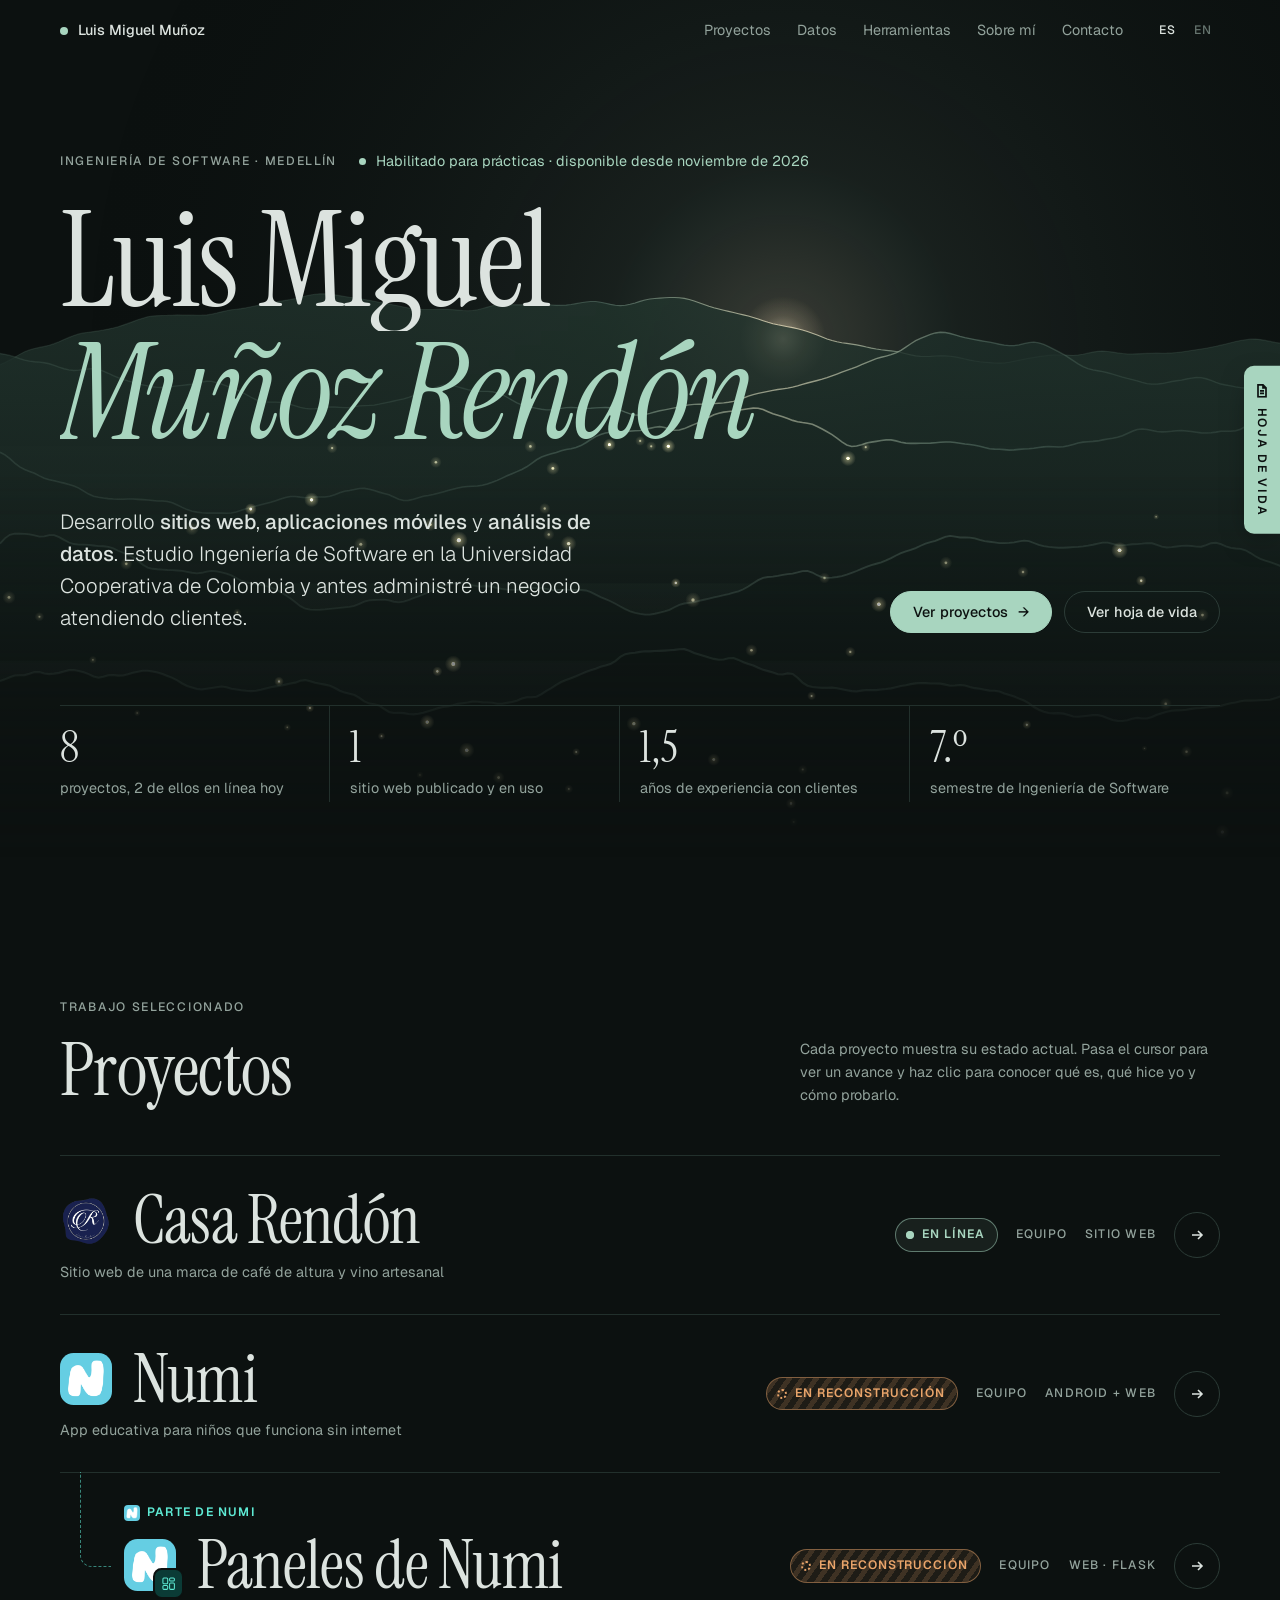
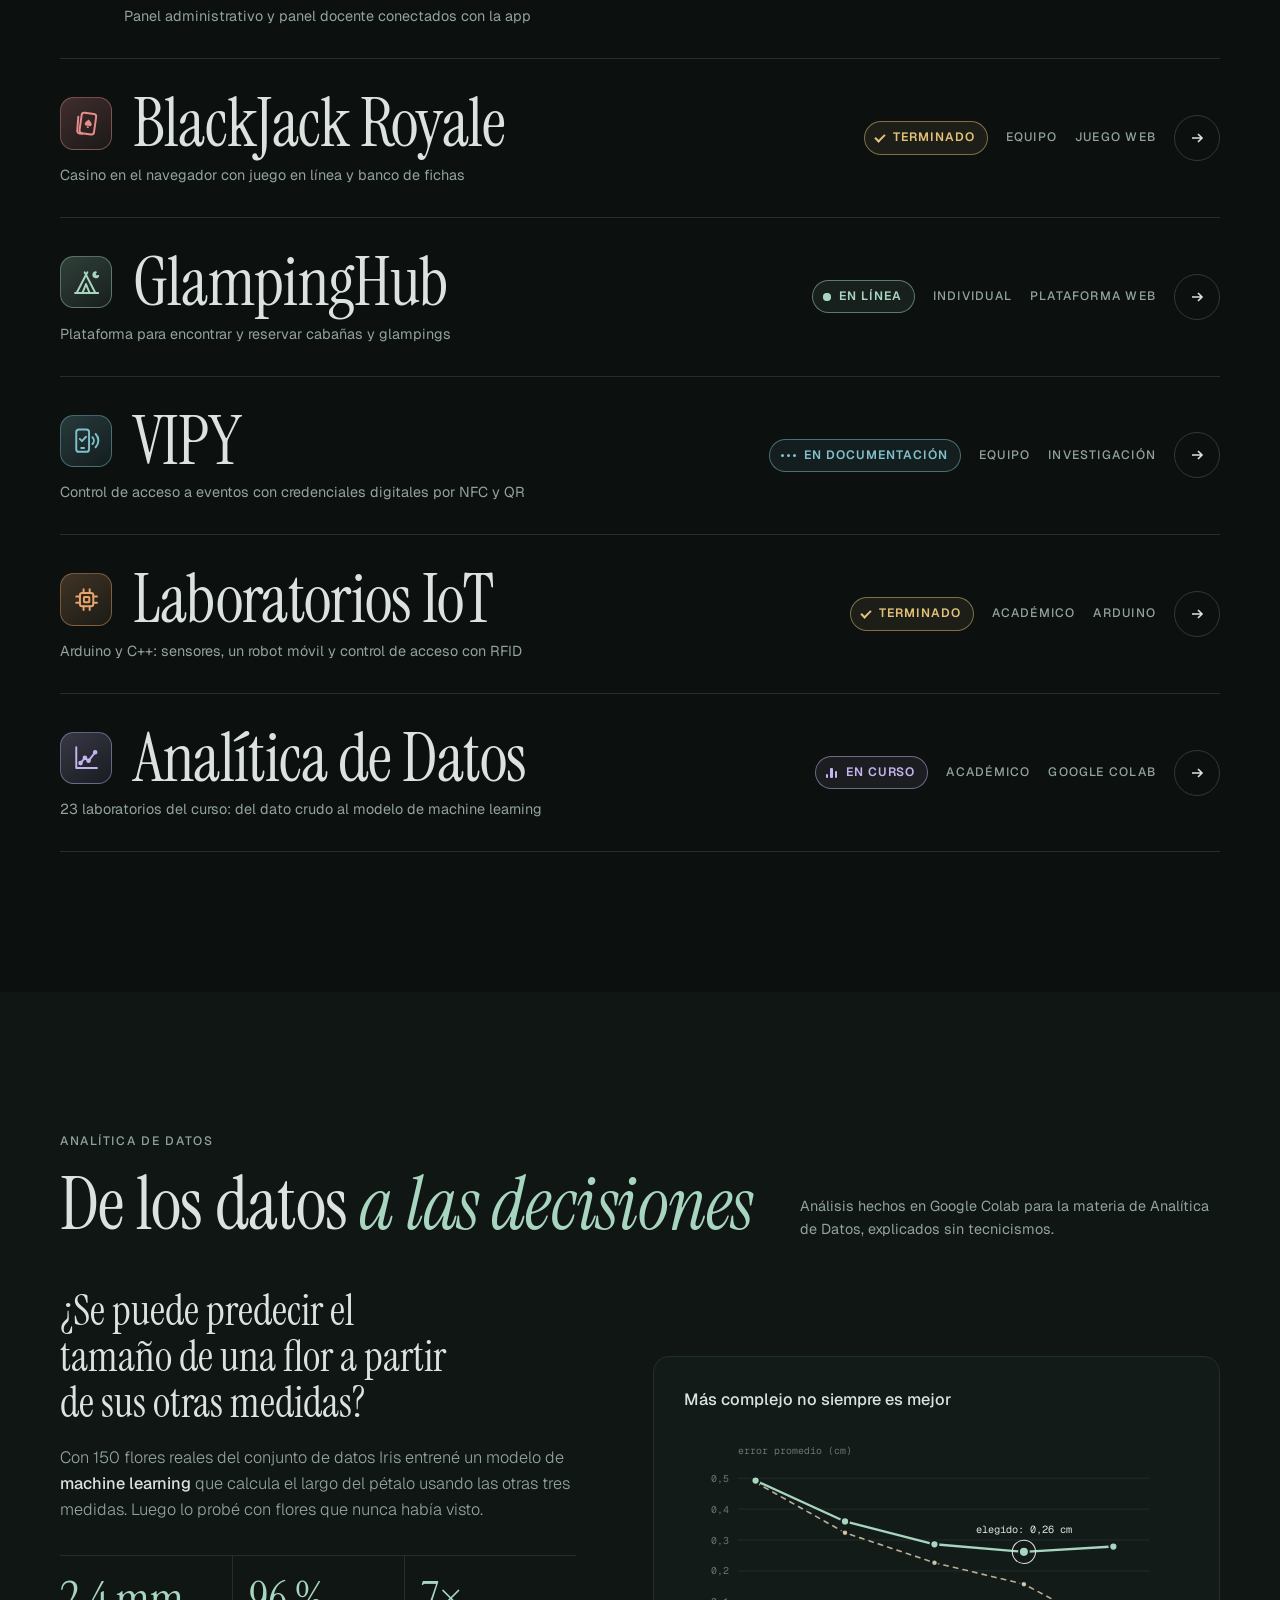
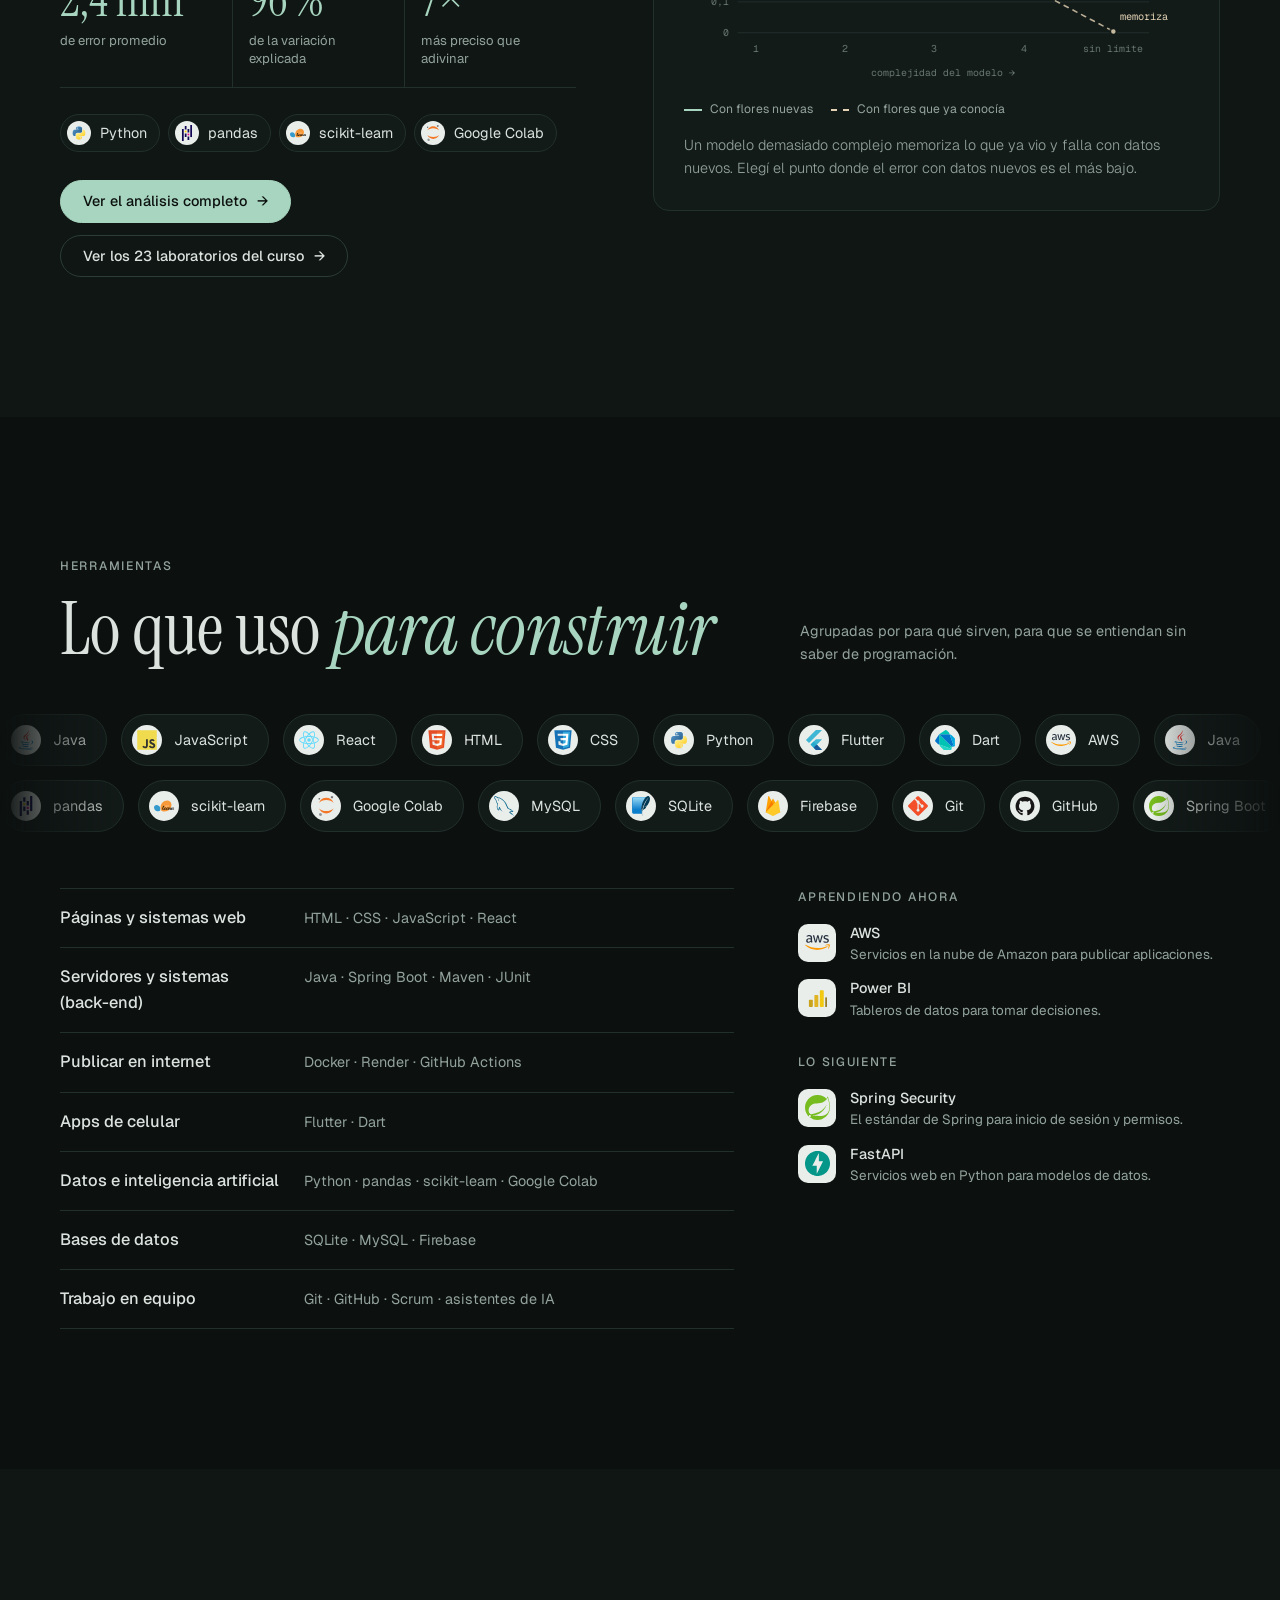
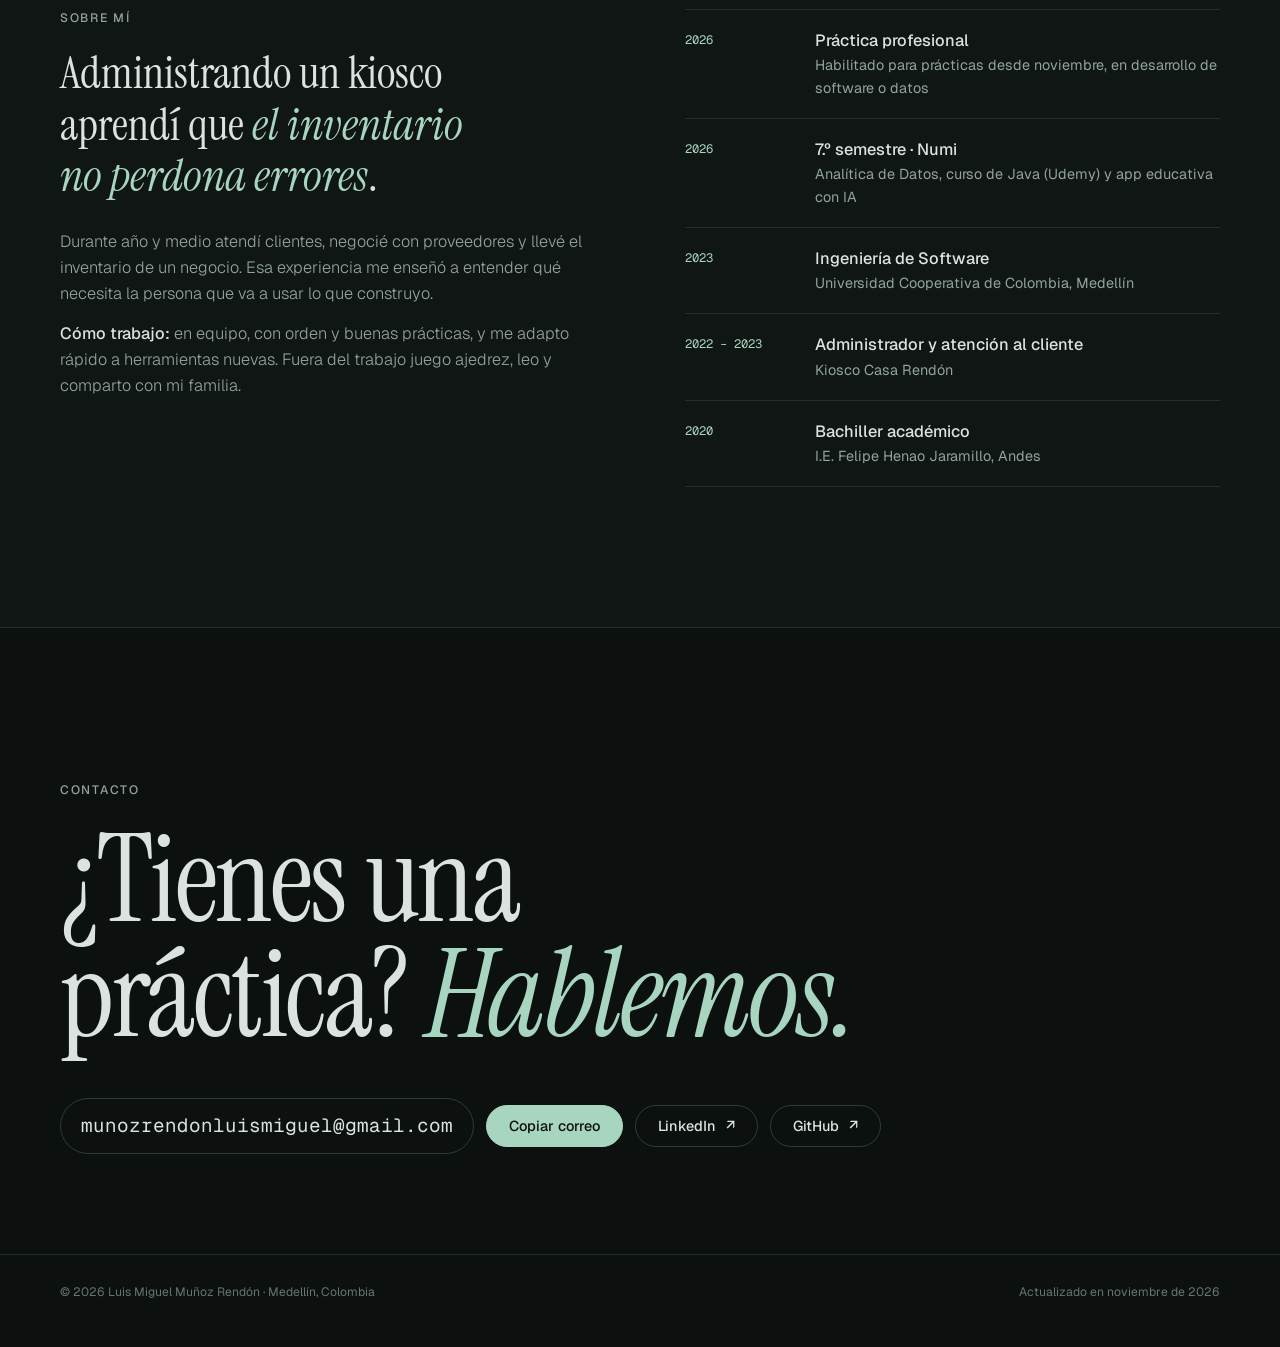
==== commit f60b1618: "Portafolio: restaurar iconos, Paneles de Numi, VIPY y Analítica (30c8def) con "habilitado para práct" ====
--- a/index.html
+++ b/index.html
@@ -340,6 +340,103 @@
 .nb-frame{flex:1;min-height:0;position:relative;background:#fff}
 .nb-frame iframe{position:absolute;inset:0;width:100%;height:100%;border:0;background:#fff}
 .nb-load{position:absolute;inset:0;display:grid;place-items:center;color:#55605b;font-size:var(--t-sm)}
+/* project icons */
+.pic{--pc:168,213,191;display:inline-grid;place-items:center;flex:none;background:linear-gradient(145deg,rgba(var(--pc),.24),rgba(var(--pc),.07));border:1px solid rgba(var(--pc),.42);color:rgb(var(--pc))}
+.pic svg{width:58%;height:58%;fill:none;stroke:currentColor;stroke-width:1.6;stroke-linecap:round;stroke-linejoin:round}
+.row-name .pic{width:.78em;height:.78em;border-radius:.2em}
+.sheet-head .pic{width:54px;height:54px;border-radius:13px}
+.pic-numi{position:relative;display:inline-block;flex:none}
+.pic-numi img{display:block;width:100%;height:100%;object-fit:cover}
+.pic-numi .pic{position:absolute;right:-14%;bottom:-14%;width:58%!important;height:58%!important;border-radius:28%!important;background:#0B3B36;border:2px solid var(--bg);--pc:94,234,212}
+.row-name .pic-numi{width:.78em;height:.78em}.row-name .pic-numi img{border-radius:.2em}
+.sheet-head .pic-numi{width:54px;height:54px}.sheet-head .pic-numi img{border-radius:13px}
+/* row linked to Numi */
+.row.linked button{padding-left:clamp(30px,5vw,64px)}
+.row.linked button::after{content:"";position:absolute;left:clamp(8px,1.6vw,20px);top:-1px;height:calc(50% + 1px);width:clamp(14px,2.6vw,30px);border-left:1.5px dashed rgba(94,234,212,.55);border-bottom:1.5px dashed rgba(94,234,212,.55);border-bottom-left-radius:12px;pointer-events:none}
+.via{display:inline-flex;align-items:center;gap:7px;font-size:var(--t-xs);letter-spacing:.1em;text-transform:uppercase;font-weight:600;color:#5EEAD4}
+.via img{width:16px;height:16px;border-radius:4px}
+.row-main .via{margin-bottom:2px}
+/* new status: course in progress */
+.st-curso{--c:196,181,240}
+.st-curso i{width:12px;display:flex;gap:2px;align-items:flex-end;height:10px}
+.st-curso i b{width:2.5px;background:rgb(var(--c));border-radius:1px;animation:stBar 1.6s ease-in-out infinite}
+.st-curso i b:nth-child(1){height:40%}.st-curso i b:nth-child(2){height:100%;animation-delay:.2s}.st-curso i b:nth-child(3){height:65%;animation-delay:.4s}
+@keyframes stBar{0%,100%{transform:scaleY(.55);transform-origin:bottom}50%{transform:scaleY(1);transform-origin:bottom}}
+/* sheet extras */
+.sec-t{margin:0 0 12px;font-size:var(--t-xs);letter-spacing:.14em;text-transform:uppercase;color:var(--dim);font-weight:500}
+.mini{display:grid;grid-template-columns:repeat(3,minmax(0,1fr));border-top:1px solid var(--line);border-bottom:1px solid var(--line)}
+.mini div{padding:16px 12px 16px 0}
+.mini div + div{padding-left:14px;border-left:1px solid var(--line)}
+.mini b{display:block;font-family:var(--f-display);font-weight:400;font-size:clamp(1.7rem,4vw,2.3rem);line-height:1;color:var(--accent);font-variant-numeric:tabular-nums}
+.mini span{display:block;font-size:.8rem;color:var(--muted);margin-top:6px;line-height:1.35}
+.dbox{display:grid;gap:10px}
+.dcard{all:unset;box-sizing:border-box;cursor:pointer;display:grid;grid-template-columns:44px minmax(0,1fr) auto;gap:14px;align-items:center;padding:14px 16px;border-radius:12px;border:1px solid var(--line2);background:var(--surface);transition:border-color .3s,background .3s;text-decoration:none;color:var(--fg)}
+.dcard:hover,.dcard:focus-visible{border-color:var(--accent);background:var(--raised)}
+.dcard .dic{width:44px;height:44px;border-radius:11px;display:grid;place-items:center}
+.dcard .dic svg{width:24px;height:24px}
+.dcard b{display:block;font-weight:500;font-size:var(--t-base)}
+.dcard small{display:block;color:var(--muted);font-size:var(--t-sm);line-height:1.4;margin-top:2px}
+.dcard .go{font-size:var(--t-sm);color:var(--muted);white-space:nowrap}
+.dic.pbi{background:#F2C811}
+.dic.colab{background:#fff}
+.dic.nb{background:var(--raised);border:1px solid var(--line2)}
+.dic.nb svg{stroke:var(--accent);fill:none;stroke-width:1.6}
+/* Numi connection diagram */
+.flow{border:1px solid rgba(94,234,212,.28);border-radius:14px;padding:18px;background:radial-gradient(500px 200px at 0 0,rgba(20,184,166,.12),transparent 70%),var(--surface)}
+.flow-grid{display:grid;grid-template-columns:minmax(0,1fr) 54px minmax(0,1fr) 54px minmax(0,1.15fr);align-items:center;gap:0}
+.fnode{border:1px solid rgba(94,234,212,.4);border-radius:12px;padding:12px;background:rgba(13,148,136,.1);text-align:center;min-width:0}
+.fnode img{width:30px;height:30px;border-radius:8px;display:block;margin:0 auto 8px}
+.fnode svg{width:26px;height:26px;stroke:#5EEAD4;fill:none;stroke-width:1.6;stroke-linecap:round;stroke-linejoin:round;display:block;margin:0 auto 8px}
+.fnode b{display:block;font-size:var(--t-sm);font-weight:600;color:var(--fg)}
+.fnode small{display:block;font-size:.74rem;color:var(--muted);line-height:1.35;margin-top:3px}
+.fstack{display:grid;gap:8px}
+.flink{position:relative;height:2px;margin:0 6px;background:repeating-linear-gradient(90deg,#5EEAD4 0 6px,transparent 6px 11px);background-size:22px 2px;animation:flowMove 1.2s linear infinite}
+.flink::before,.flink::after{content:"";position:absolute;top:-4px;width:0;height:0;border:5px solid transparent}
+.flink::after{right:-6px;border-left-color:#5EEAD4}.flink::before{left:-6px;border-right-color:#5EEAD4}
+@keyframes flowMove{to{background-position:22px 0}}
+.flow p{margin:14px 0 0;font-size:var(--t-sm);color:var(--muted);font-weight:300}
+@media (max-width:560px){.flow-grid{grid-template-columns:minmax(0,1fr);gap:0}.flink{width:2px;height:26px;margin:4px auto;background:repeating-linear-gradient(180deg,#5EEAD4 0 6px,transparent 6px 11px);animation:none}.flink::before,.flink::after{display:none}}
+.numi-link{all:unset;cursor:pointer;display:flex;align-items:center;gap:14px;padding:12px 16px;border-radius:12px;border:1px solid rgba(94,234,212,.35);background:rgba(13,148,136,.08);color:var(--fg)}
+.numi-link:hover,.numi-link:focus-visible{border-color:#5EEAD4}
+.numi-link img{width:38px;height:38px;border-radius:10px}
+.numi-link b{display:block;font-weight:500}
+.numi-link small{display:block;color:var(--muted);font-size:var(--t-sm)}
+.numi-link .go{margin-left:auto;color:#5EEAD4;font-size:var(--t-sm);white-space:nowrap}
+/* screenshot gallery */
+.gal-tabs{display:flex;gap:6px;flex-wrap:wrap;margin-bottom:12px}
+.gal-tabs button{all:unset;cursor:pointer;font-size:var(--t-sm);padding:8px 14px;border-radius:999px;border:1px solid var(--line2);color:var(--muted)}
+.gal-tabs button[aria-pressed="true"]{background:rgba(13,148,136,.16);border-color:#5EEAD4;color:var(--fg)}
+.gal-main{border-radius:12px;overflow:hidden;border:1px solid var(--line2);background:#F4F7F6;display:block}
+.gal-main .bar{height:24px;background:#E3E9E7;display:flex;align-items:center;gap:6px;padding:0 10px}
+.gal-main .bar i{width:8px;height:8px;border-radius:50%;background:#C2CCC8}
+.gal-main .bar span{margin-left:8px;font:500 11px/1 var(--f-mono);color:#5C6A65}
+.gal-main img{display:block;width:100%;height:auto}
+.gal-cap{margin:10px 0 0;font-size:var(--t-sm);color:var(--muted)}
+.gal-cap b{color:var(--fg);font-weight:500}
+.gal-thumbs{display:grid;grid-template-columns:repeat(3,minmax(0,1fr));gap:8px;margin-top:12px}
+.gal-thumbs button{all:unset;cursor:pointer;border-radius:8px;overflow:hidden;border:1px solid var(--line2);opacity:.6;transition:opacity .25s,border-color .25s;aspect-ratio:16/8;background:#F4F7F6}
+.gal-thumbs button img{width:100%;height:100%;object-fit:cover;object-position:top left;display:block}
+.gal-thumbs button[aria-current="true"],.gal-thumbs button:hover{opacity:1;border-color:#5EEAD4}
+/* course lab explorer */
+.labs{display:grid;gap:10px}
+.lgrp{border:1px solid var(--line);border-radius:12px;background:var(--surface);overflow:hidden}
+.lgrp summary{list-style:none;cursor:pointer;display:flex;align-items:center;gap:12px;padding:14px 16px}
+.lgrp summary::-webkit-details-marker{display:none}
+.lgrp summary i{width:10px;height:10px;border-radius:3px;background:var(--c);flex:none}
+.lgrp summary b{font-weight:500}
+.lgrp summary span{margin-left:auto;font-size:var(--t-xs);color:var(--muted);letter-spacing:.08em;text-transform:uppercase}
+.lgrp summary::after{content:"";width:8px;height:8px;border-right:1.5px solid var(--muted);border-bottom:1.5px solid var(--muted);transform:rotate(45deg);margin:-4px 2px 0 4px;transition:transform .3s}
+.lgrp[open] summary::after{transform:rotate(225deg);margin-top:4px}
+.lgrp ol{list-style:none;margin:0;padding:0 8px 8px;display:grid;gap:2px}
+.lgrp li a{display:grid;grid-template-columns:42px minmax(0,1fr) auto;gap:10px;align-items:center;padding:9px 8px;border-radius:8px;text-decoration:none;color:var(--fg)}
+.lgrp li a:hover,.lgrp li a:focus-visible{background:var(--raised)}
+.lgrp li .n{font:500 .78rem/1 var(--f-mono);color:var(--c)}
+.lgrp li .t{font-weight:300;font-size:var(--t-sm)}
+.lgrp li .t small{display:block;color:var(--dim);font-size:.76rem}
+.lgrp li .o{font-size:.76rem;color:var(--muted);white-space:nowrap}
+.lgrp li a:hover .o{color:var(--accent)}
+.data-more{margin-top:14px}
+.data-more .btn{margin-top:0}
 @media (prefers-reduced-motion:reduce){*,*::before,*::after{animation:none!important;transition:none!important}html{scroll-behavior:auto}}
 </style>
 </head>
@@ -380,7 +477,7 @@
         </div>
       </div>
       <div class="facts">
-        <div class="fact"><b data-count="6">6</b><span data-i18n="f1">proyectos, 2 de ellos en línea hoy</span></div>
+        <div class="fact"><b data-count="8">8</b><span data-i18n="f1">proyectos, 2 de ellos en línea hoy</span></div>
         <div class="fact"><b>1</b><span data-i18n="f2">sitio web publicado y en uso</span></div>
         <div class="fact"><b>1,5</b><span data-i18n="f3">años de experiencia con clientes</span></div>
         <div class="fact"><b data-i18n="f4b">7.º</b><span data-i18n="f4">semestre de Ingeniería de Software</span></div>
@@ -416,7 +513,8 @@
           <div class="toolrow">
             <span class="chip"><i class="ic i-python"></i>Python</span><span class="chip"><i class="ic i-pandas"></i>pandas</span><span class="chip"><i class="ic i-scikitlearn"></i>scikit-learn</span><span class="chip"><i class="ic i-jupyter"></i>Google Colab</span>
           </div>
-          <button type="button" class="btn solid" data-doc="notebooks/arbol-regresion-iris.html" data-doc-title="Notebook completo · Árbol de regresión con Iris"><span data-i18n="a-b">Ver el análisis completo</span><span class="arr" aria-hidden="true">→</span></button>
+          <div class="cta data-more"><button type="button" class="btn solid" data-doc="notebooks/arbol-regresion-iris.html" data-doc-title="Notebook completo · Árbol de regresión con Iris"><span data-i18n="a-b">Ver el análisis completo</span><span class="arr" aria-hidden="true">→</span></button>
+          <button type="button" class="btn" data-open="analitica"><span data-i18n="a-labs">Ver los 23 laboratorios del curso</span><span class="arr" aria-hidden="true">→</span></button></div>
         </div>
         <figure class="chart-card rv">
           <h3 data-i18n="c-h">Más complejo no siempre es mejor</h3>
@@ -555,7 +653,7 @@
         what:"The website of Casa Rendón, a family brand of coffee and artisan wine. It gives the business an online presence: it tells its story, shows its products and lets customers request a visit to the farm.",
         wins:["Published and running at casarendon.com.","Coffee and wine catalog, a gallery of real photos and an FAQ.","Visit requests go straight to the business WhatsApp.","Works on phones, tablets and computers."],
         role:"I built the site together with the team."} },
-    { id:"numi", status:"obra", logo:"media/numi-icon.png", video:"media/numi.mp4", poster:"media/numi.jpg", tall:true,
+    { id:"numi", status:"obra", logo:"media/numi-icon.png", related:"paneles", video:"media/numi.mp4", poster:"media/numi.jpg", tall:true,
       tools:[["flutter","Flutter"],["dart","Dart"],["sqlite","SQLite"],["firebase","Firebase"],["python","Python"],["mysql","MySQL"],["ai","IA"]],
       links:[{href:"https://github.com/luism7p7/numi-paneles-roles",es:"Ver los paneles de roles",en:"View the role panels",main:true},{href:"https://github.com/geminitodo5-sketch/app-educativa-medellin",es:"Ver el código de la app",en:"View the app code"}],
       es:{name:"Numi",desc:"App educativa para niños que funciona sin internet",meta:["Equipo","Android + web"],
@@ -563,14 +661,37 @@
         what:"Muchos niños de las zonas rurales de Medellín no tienen internet en casa. Numi es una app de celular con actividades de matemáticas, español, ciencias, sociales e inglés, y un asistente de inteligencia artificial que responde preguntas sin necesidad de conexión.",
         wins:["Funciona 100 % sin internet una vez instalada, incluso en celulares económicos.","49 actividades interactivas con audio: arrastrar, elegir, armar palabras y encontrar parejas.","El progreso se guarda en el celular y se sincroniza cuando vuelve la conexión.","Paneles web de roles en Flask y MySQL: el administrador gestiona actividades, instituciones y usuarios; el docente ve el avance de su grupo y descarga reportes en Excel y PDF (110 pruebas automáticas)."],
         role:"Formé parte del equipo de ingeniería, que programó la lógica de la app, la base de datos, el asistente de IA y la sincronización. El diseño visual lo hizo el equipo de Crosmedia. En los paneles de roles trabajo en el panel administrativo y el docente.",
-        note:"En reconstrucción: estoy mejorando los paneles de roles (administrador y docente) y su conexión con la app."},
+        note:"En reconstrucción: estoy mejorando los paneles de roles (administrador y docente) y su conexión con la app. Los paneles tienen su propia ficha en este portafolio."},
       en:{name:"Numi",desc:"Educational app for children that works without internet",meta:["Team","Android + web"],
         sub:"Children in grades 1 to 5 in rural Medellín",
         what:"Many children in rural Medellín have no internet at home. Numi is a phone app with math, Spanish, science, social studies and English activities, plus an AI assistant that answers questions without a connection.",
         wins:["Works 100% offline once installed, even on low-cost phones.","49 interactive activities with audio: drag and drop, multiple choice, word building and matching.","Progress is saved on the phone and syncs when the connection comes back.","Role-based web panels in Flask and MySQL: admins manage activities, schools and users; teachers follow their group's progress and download Excel and PDF reports (110 automated tests)."],
         role:"I was part of the engineering team, which programmed the app logic, the database, the AI assistant and the syncing. The visual design was done by the Crosmedia team. On the role panels I work on the admin and teacher panels.",
-        note:"Being rebuilt: I am improving the role panels (admin and teacher) and their connection to the app."} },
-    { id:"blackjack", status:"fin", logo:"", video:"media/blackjack.mp4", poster:"media/blackjack.jpg",
+        note:"Being rebuilt: I am improving the role panels (admin and teacher) and their connection to the app. The panels have their own entry in this portfolio."} },
+    { id:"paneles", status:"obra", logo:"media/numi-icon.png", numiBadge:true, linked:"numi", image:"media/paneles.webp", poster:"media/paneles.webp",
+      tools:[["python","Python"],["","Flask"],["mysql","MySQL"],["","Bootstrap"],["javascript","JavaScript"],["","pytest"],["github","GitHub"]],
+      links:[{href:"https://github.com/luism7p7/numi-paneles-roles",es:"Ver el código de los paneles",en:"View the panels code",main:true}],
+      flow:true,
+      gallery:[
+        {g:"admin",src:"media/paneles/admin-inicio.webp",url:"admin · /inicio",es:["Inicio del panel administrativo","Resumen de la red: instituciones, docentes, grupos y estudiantes, cobertura por comuna y lo que requiere acción."],en:["Admin home","Network overview: schools, teachers, groups and students, coverage by district and what needs action."]},
+        {g:"admin",src:"media/paneles/admin-constructor.webp",url:"admin · /constructor",es:["Constructor de actividades","Se arma la actividad en una sola vista con imágenes y audios; llega al celular en la próxima sincronización."],en:["Activity builder","Activities are built in one view with images and audio; they reach the phone on the next sync."]},
+        {g:"admin",src:"media/paneles/admin-login.webp",url:"admin · /index",es:["Acceso del administrador","Solo las cuentas institucionales con rol de administrador entran al panel."],en:["Admin sign-in","Only institutional accounts with the admin role can enter."]},
+        {g:"docente",src:"media/paneles/docente-panel.webp",url:"docente · /panel",es:["Panel del grupo","Activos de la semana, racha, avance por materia y estudiantes que requieren atención."],en:["Group dashboard","Weekly active students, streak, progress by subject and students who need attention."]},
+        {g:"docente",src:"media/paneles/docente-actividades.webp",url:"docente · /actividades",es:["Actividades del grupo","El docente activa o desactiva cada actividad para su grupo y ve en cuáles hay más errores."],en:["Group activities","Teachers turn each activity on or off for their group and see where students make more mistakes."]},
+        {g:"docente",src:"media/paneles/docente-login.webp",url:"docente · /index",es:["Acceso del docente","Con el correo institucional que entrega la coordinación de la sede."],en:["Teacher sign-in","With the institutional email given by the school coordinator."]}],
+      es:{name:"Paneles de Numi",desc:"Panel administrativo y panel docente conectados con la app",meta:["Equipo","Web · Flask"],
+        sub:"La parte web de Numi · administrador y docente",
+        what:"Numi tiene dos paneles web que trabajan con la app del celular. En el administrativo se gestiona el contenido: actividades, imágenes y audios, instituciones, grupos y usuarios, y se vigila qué celulares llevan días sin sincronizar. En el docente, cada profesor sigue el avance de su grupo por materia y decide qué actividades quedan activas.",
+        wins:["Constructor de actividades: lo que se publica llega al celular del niño en su próxima sincronización.","Panel docente con avance por materia, racha, estudiantes que requieren atención y reportes en Excel y PDF.","Un puente con clave conecta los paneles con el backend de la app; el progreso usa la misma tabla y la misma regla: gana el mayor avance.","Cada rol tiene su propio acceso, y solo las cuentas institucionales autorizadas entran.","110 pruebas automáticas con pytest."],
+        role:"Trabajo en el panel administrativo y el docente: el servidor en Flask que alimenta cada pantalla con datos reales de MySQL, la conexión con la app y las pruebas. El diseño de las pantallas es del equipo.",
+        note:"En reconstrucción: estoy mejorando los dos paneles y su conexión con la app."},
+      en:{name:"Numi Panels",desc:"Admin and teacher web panels connected to the app",meta:["Team","Web · Flask"],
+        sub:"The web side of Numi · admin and teacher",
+        what:"Numi has two web panels that work with the phone app. The admin panel manages the content: activities, images and audio, schools, groups and users, and it tracks which phones have not synced for days. In the teacher panel, each teacher follows their group's progress by subject and decides which activities stay active.",
+        wins:["Activity builder: what is published reaches the child's phone on the next sync.","Teacher panel with progress by subject, streak, students who need attention and Excel and PDF reports.","A keyed bridge connects the panels with the app backend; progress uses the same table and the same rule: the highest progress wins.","Each role has its own sign-in, and only authorized institutional accounts can enter.","110 automated tests with pytest."],
+        role:"I work on the admin and teacher panels: the Flask server that feeds every screen with real MySQL data, the connection with the app and the tests. The screen design is by the team.",
+        note:"Being rebuilt: I am improving both panels and their connection to the app."} },
+    { id:"blackjack", status:"fin", logo:"", icon:"cards", pc:"232,140,140", video:"media/blackjack.mp4", poster:"media/blackjack.jpg",
       tools:[["javascript","JavaScript"],["html5","HTML"],["css3","CSS"],["python","Python"]],
       links:[{href:"https://luism7p7.github.io/BlackJack/Casino/public/",es:"Jugar en línea",en:"Play online",main:true},{href:"https://github.com/luism7p7/BlackJack",es:"Ver el código",en:"View code"}],
       es:{name:"BlackJack Royale",desc:"Casino en el navegador con juego en línea y banco de fichas",meta:["Equipo","Juego web"],
@@ -585,7 +706,7 @@
         wins:["Player-vs-computer and real-time multiplayer modes.","A bank to borrow chips.","Saves each player's chips in the browser."],
         role:"I was part of the team that built the game: the rules, the interface, the chip bank and the server for online play.",
         note:"The online version runs the player-vs-computer mode and the bank. Multiplayer needs the server running."} },
-    { id:"glampinghub", status:"vivo", logo:"", video:"media/glampinghub.mp4", poster:"media/glampinghub.jpg",
+    { id:"glampinghub", status:"vivo", logo:"", icon:"tent", pc:"168,213,191", video:"media/glampinghub.mp4", poster:"media/glampinghub.jpg",
       tools:[["java","Java"],["spring","Spring Boot"],["mysql","MySQL"],["javascript","JavaScript"],["html5","HTML"],["css3","CSS"]],
       links:[{href:"https://glampinghub-mzyu.onrender.com",es:"Probar la app",en:"Try the app",main:true},{href:"https://github.com/luism7p7/glampinghub",es:"Ver el código",en:"View code"}],
       es:{name:"GlampingHub",desc:"Plataforma para encontrar y reservar cabañas y glampings",meta:["Individual","Plataforma web"],
@@ -600,8 +721,12 @@
         wins:["Real bookings: pick dates and guests, it works out the total and blocks dates that are already taken.","Accounts with encrypted passwords and a \"My bookings\" section to cancel.","An admin panel to confirm bookings and publish new places.","Live on the internet: a Java Spring Boot server on Render and a cloud MySQL database, with automated tests on GitHub."],
         role:"The whole project: the database, the Java server with Spring Boot, the web pages and putting it online.",
         note:"You can try it with the demo account (button on the page). It runs on a free plan, so the first visit can take up to a minute while the server wakes up."} },
-    { id:"vipy", status:"doc", logo:"", image:"media/vipy.svg", poster:"media/vipy.jpg",
-      tools:[["","NFC"],["","QR"],["","Android"],["scrum","Scrum"],["github","GitHub"]],
+    { id:"vipy", status:"doc", logo:"", icon:"nfc", pc:"127,192,204", image:"media/vipy.svg", poster:"media/vipy.jpg",
+      tools:[["","NFC"],["","QR"],["","Android"],["python","Python"],["pandas","pandas"],["jupyter","Google Colab"],["powerbi","Power BI (datos)"],["scrum","Scrum"],["github","GitHub"]],
+      kpis:[["73 %",{es:"pasó por un control manual al entrar",en:"went through a manual check at the door"}],["18 de 22",{es:"se ha ido de un lugar por la fila",en:"have left a place because of the line",v:"18 of 22"}],["4 de 22",{es:"tiene un Android con NFC confirmado",en:"have an Android phone with confirmed NFC",v:"4 of 22"}]],
+      docs:[{kind:"pbi",doc:"dashboards/vipy.html",es:["Tablero interactivo","Tres páginas: el problema en la puerta, teléfonos y alternativas, plan y presupuesto. Pasa el cursor por las gráficas."],en:["Interactive dashboard","Three pages: the problem at the door, phones and alternatives, plan and budget. Hover over the charts."],t:{es:"Tablero · VIPY",en:"Dashboard · VIPY"}},
+            {kind:"colab",href:"https://colab.research.google.com/github/luism7p7/vipy-anteproyecto/blob/main/analisis/vipy_analisis.ipynb",es:["Espacio de trabajo en Google Colab","El cuaderno con el análisis en Python: se abre y se ejecuta en el navegador, y genera los CSV del tablero."],en:["Google Colab workspace","The Python analysis notebook: it opens and runs in the browser and produces the dashboard CSV files."]},
+            {kind:"nb",href:"https://github.com/luism7p7/vipy-anteproyecto/blob/main/analisis/vipy_analisis.ipynb",es:["Ver el análisis completo","El cuaderno ya ejecutado en GitHub, con gráficas, intervalos de confianza y conclusiones."],en:["See the full analysis","The executed notebook on GitHub, with charts, confidence intervals and conclusions."]}],
       links:[{href:"https://github.com/luism7p7/vipy-anteproyecto",es:"Ver el anteproyecto",en:"View the proposal",main:true},{href:"https://github.com/luism7p7/vipy-anteproyecto/blob/main/docs/E8-documento-final-anteproyecto.pdf",es:"Documento final (PDF)",en:"Final document (PDF)"}],
       es:{name:"VIPY",desc:"Control de acceso a eventos con credenciales digitales por NFC y QR",meta:["Equipo","Investigación"],
         sub:"Anteproyecto · Ingeniería de Software, Universidad Cooperativa de Colombia · 2026",
@@ -615,7 +740,7 @@
         wins:["Field research: a survey of 22 people (16 went through a manual check) and 3 interviews with door staff and managers.","A comparison of 13 alternatives and a gap defined by four conditions.","A preliminary architecture, 5 specific objectives and a 16-week plan using the DSRM methodology.","A schedule, a budget and a pilot planned with at least 15 users and 3 door staff."],
         role:"Researched and documented as a pair with Ronald García Muñoz: survey, interviews, state of the art, preliminary design and final document. Technical advisor: Rodolfo Ortega.",
         note:"In documentation: deliverables E1 to E8 are complete. The next stage is building the prototype."} },
-    { id:"ubicua", status:"fin", logo:"", image:"media/ubicua.jpg", poster:"media/ubicua.jpg",
+    { id:"ubicua", status:"fin", logo:"", icon:"chip", pc:"232,164,106", image:"media/ubicua.jpg", poster:"media/ubicua.jpg",
       tools:[["cplusplus","C++"],["","Arduino"],["","Tinkercad"],["git","Git"],["github","GitHub"]],
       links:[{href:"https://github.com/luism7p7/laboratorios-computacion-ubicua",es:"Ver el código",en:"View code",main:true},{href:"https://www.youtube.com/watch?v=429Tt-C3h7E",es:"Ver el video del proyecto final",en:"Watch the final project video"}],
       es:{name:"Laboratorios IoT",desc:"Arduino y C++: sensores, un robot móvil y control de acceso con RFID",meta:["Académico","Arduino"],
@@ -627,9 +752,52 @@
         sub:"Ubiquitous Computing · Software Engineering",
         what:"The labs from my Ubiquitous Computing course: Arduino circuits programmed in C++, from a blinking LED to a two-motor robot and an access control system with RFID cards.",
         wins:["Final project: an RFID reader checks the card and, if it is authorized, runs a motor for 5 seconds through a transistor with PWM.","A mobile robot with an H-bridge: it drives, turns and brakes, and only starts with an authorized card.","Distance, temperature and humidity sensors with readings on an LCD screen.","Non-blocking code with millis() and circuits simulated in Tinkercad."],
-        role:"I built the circuits, wrote the C++ sketches and documented each lab in the repository."} }
+        role:"I built the circuits, wrote the C++ sketches and documented each lab in the repository."} },
+    { id:"analitica", status:"curso", logo:"", icon:"chart", pc:"196,181,240", image:"media/analitica.webp", poster:"media/analitica.webp",
+      tools:[["python","Python"],["pandas","pandas"],["numpy","NumPy"],["matplotlib","Matplotlib"],["scikitlearn","scikit-learn"],["","SciPy"],["","TensorFlow"],["jupyter","Google Colab"]],
+      repo:"luism7p7/analitica-de-datos-labs",
+      kpis:[["23",{es:"laboratorios en Google Colab",en:"labs in Google Colab"}],["8",{es:"conjuntos de datos, de ventas a MNIST",en:"datasets, from retail sales to MNIST"}],["5",{es:"bloques: datos, correlación, probabilidad, regresión y ML",en:"blocks: data, correlation, probability, regression and ML"}]],
+      labgroups:[
+        {c:"#A8D5BF",es:"Datos: calidad, preparación y EDA",en:"Data: quality, preparation and EDA",labs:[["1", "Inspección inicial y comprensión del dataset", "Laboratorio_1_%E2%80%94_Inspecci%C3%B3n_inicial_y_comprensi%C3%B3n_del_dataset.ipynb", "Ventas · Andina Retail"], ["2", "Evaluación de la calidad de los datos", "Lab02_Calidad_Datos.ipynb", "Ventas · Andina Retail"], ["3", "Preparación de los datos", "Lab03_Preparacion_Datos_Curso.ipynb", "Ventas · Andina Retail"], ["4", "Análisis exploratorio (EDA)", "Lab04_EDA_Inicial_Curso.ipynb", "Ventas · Andina Retail"], ["5", "Descripción estadística de una variable", "Lab05_Descripcion_Estadistica__Curso.ipynb", "Ventas · Andina Retail"], ["6", "Detección de valores atípicos", "Lab06_Valores_Atipicos_Curso.ipynb", "Ventas · Andina Retail"]]},
+        {c:"#7FC0CC",es:"Relaciones y correlación",en:"Relationships and correlation",labs:[["7", "Exploración de relaciones y patrones", "Clase_3/Lab_7_Exploracion_de_Relaciones_y_Patrones_Curso.ipynb", "Auto MPG"], ["7.1", "Análisis visual y cuantitativo de correlaciones", "Clase_3/Lab_7_1_Analisis_Visual_y_Cuantitativo_de_Correlaciones_Curso.ipynb", "Auto MPG"], ["8", "Pearson frente a Spearman", "Clase_3/Lab08_%E2%80%94_Comparaci%C3%B3n_de_correlaciones_Pearson_y_Spearman_Curso.ipynb", "Auto MPG"], ["9", "Significancia de una correlación", "Clase_3/Lab09_%E2%80%94_Significancia_estad%C3%ADstica_de_una_correlaci%C3%B3n_Curso.ipynb", "Auto MPG"]]},
+        {c:"#E3D3B4",es:"Probabilidad e inferencia",en:"Probability and inference",labs:[["10", "Distribuciones de probabilidad", "Clase_4/Lab_10_Exploracion_Distribuciones_Probabilidad_Curso.ipynb", "Datos simulados"], ["11", "Distribución normal y puntuación Z", "Clase_4/Lab_11_Distribucion_Normal_Z_Score_Curso.ipynb", "Datos simulados"], ["12", "Intervalo de confianza del 95 %", "Clase_5/Lab12/Lab12_Intervalos_de_Confianza.ipynb", "Datos simulados"]]},
+        {c:"#E8A46A",es:"Regresión y ANOVA",en:"Regression and ANOVA",labs:[["13", "Regresión lineal simple", "Clase_5/Lab13/Lab13_Regresion_Lineal_Simple.ipynb", "Advertising"], ["14", "Regresión lineal múltiple", "Clase_5/Lab14/Lab14_Regresion_Lineal_Multiple.ipynb", "Advertising"], ["15", "ANOVA", "Clase6/Lab15_ANOVA_Iris.ipynb", "Iris"], ["16", "Regresión logística", "Clase6/Lab16_Regresion_Logistica_Iris.ipynb", "Iris"]]},
+        {c:"#C4B5F0",es:"Machine learning",en:"Machine learning",labs:[["17", "Árbol de decisión", "Clase8/Lab17_Arbol_decision_Iris.ipynb", "Iris"], ["18", "Validación cruzada", "Clase8/Lab18_Validacion_cruzada_Iris.ipynb", "Iris"], ["19", "Agrupamiento con k-means", "Clase_09/Lab19_KMeans_Iris.ipynb", "Iris"], ["20", "Reglas de asociación (Apriori)", "Clase_10/Lab20_Reglas_asociaci%C3%B3n.ipynb", "Compras de ejemplo"], ["21", "Series de tiempo", "Clase_10/Lab21_Series_de_Tiempo.ipynb", "Datos simulados"], ["22", "Selección de variables con Random Forest", "Clase11_/Lab22_Seleccion_Variables_Random_Forest.ipynb", "Diabetes"], ["23", "Redes neuronales", "Clase11_/Lab23_MNIST_Redes_Neuronales.ipynb", "MNIST"]]}],
+      links:[{href:"https://github.com/luism7p7/analitica-de-datos-labs",es:"Ver mi copia del repositorio",en:"View my copy of the repository",main:true},{href:"https://github.com/LuisGomez-Meneses/Anal-tica-de-datos-labs",es:"Repositorio original del docente",en:"Instructor's original repository"}],
+      es:{name:"Analítica de Datos",desc:"23 laboratorios del curso: del dato crudo al modelo de machine learning",meta:["Académico","Google Colab"],
+        sub:"Laboratorios del curso · Ingeniería de Software, Universidad Cooperativa de Colombia · 2026",
+        what:"El recorrido completo de la materia Analítica de Datos en cuadernos de Google Colab. Empieza con un caso de ventas (Andina Retail) para revisar la calidad, preparar y explorar los datos, y avanza por correlación, probabilidad, intervalos de confianza y regresión hasta árboles de decisión, k-means, reglas de asociación, series de tiempo, Random Forest y redes neuronales.",
+        wins:["Calidad y preparación de datos reales de ventas: faltantes, duplicados, tipos y valores atípicos.","Estadística aplicada: correlación de Pearson y Spearman, significancia, distribución normal, puntuación Z e intervalos de confianza.","Modelos de regresión lineal simple y múltiple, ANOVA y regresión logística.","Machine learning: árboles con validación cruzada, k-means, Apriori, series de tiempo, selección de variables con Random Forest y una red neuronal con MNIST."],
+        role:"Desarrollo los laboratorios en Google Colab a medida que avanza el curso. Las guías son del docente Luis Miguel Gómez Meneses; aquí está mi copia del repositorio. Mi análisis propio del árbol de regresión con Iris está en la sección Datos.",
+        note:"En curso: el repositorio crece cada semana con los laboratorios de la clase."},
+      en:{name:"Data Analytics",desc:"23 course labs: from raw data to machine learning models",meta:["Academic","Google Colab"],
+        sub:"Course labs · Software Engineering, Universidad Cooperativa de Colombia · 2026",
+        what:"The full path of my Data Analytics course in Google Colab notebooks. It starts with a retail sales case (Andina Retail) to check quality, prepare and explore the data, and moves through correlation, probability, confidence intervals and regression to decision trees, k-means, association rules, time series, Random Forest and neural networks.",
+        wins:["Quality and preparation of real sales data: missing values, duplicates, types and outliers.","Applied statistics: Pearson and Spearman correlation, significance, the normal distribution, Z-scores and confidence intervals.","Simple and multiple linear regression, ANOVA and logistic regression.","Machine learning: trees with cross-validation, k-means, Apriori, time series, feature selection with Random Forest and a neural network on MNIST."],
+        role:"I work through the labs in Google Colab as the course goes on. The lab guides are by the instructor, Luis Miguel Gómez Meneses; this is my copy of the repository. My own regression tree analysis with Iris is in the Data section.",
+        note:"Ongoing: the repository grows every week with the class labs."} }
   ];
-  var UI = { es:{what:"Qué es",wins:"Lo que logra",role:"Mi parte",tools:"Herramientas",label:"Proyecto",close:"Cerrar"}, en:{what:"What it is",wins:"What it does",role:"My part",tools:"Tools",label:"Project",close:"Close"} };
+  var UI = { es:{what:"Qué es",wins:"Lo que logra",role:"Mi parte",tools:"Herramientas",label:"Proyecto",close:"Cerrar",data:"Datos y análisis",flow:"Cómo se conecta con la app",shots:"Las pantallas",admin:"Panel administrativo",docente:"Panel docente",via:"Parte de Numi",numiT:"Numi, la app del celular",numiS:"Ver la ficha de la app educativa",open:"Abrir",colab:"Abrir en Colab",labsT:"Los laboratorios",pan:"Paneles administrativo y docente",panS:"Ver la ficha de los paneles web de Numi",
+     f1:["App Numi","Celular del niño, sin internet"],f2:["Puente con clave","/api/app/v1 · sincroniza el progreso"],f3:["Panel administrativo","Contenido, instituciones y usuarios"],f4:["Panel docente","Avance del grupo y reportes"],fp:"La app guarda el avance en el celular y lo envía cuando hay conexión. Los dos paneles leen y escriben en la misma base MySQL, así que lo que publica el administrador llega a la app y lo que hace el niño lo ve su docente."},
+   en:{what:"What it is",wins:"What it does",role:"My part",tools:"Tools",label:"Project",close:"Close",data:"Data and analysis",flow:"How it connects with the app",shots:"The screens",admin:"Admin panel",docente:"Teacher panel",via:"Part of Numi",numiT:"Numi, the phone app",numiS:"See the educational app entry",open:"Open",colab:"Open in Colab",labsT:"The labs",pan:"Admin and teacher panels",panS:"See the entry for Numi's web panels",
+     f1:["Numi app","The child's phone, offline"],f2:["Keyed bridge","/api/app/v1 · syncs progress"],f3:["Admin panel","Content, schools and users"],f4:["Teacher panel","Group progress and reports"],fp:"The app saves progress on the phone and sends it when there is a connection. Both panels read and write the same MySQL database, so what the admin publishes reaches the app and what the child does is seen by their teacher."} };
+  var ICON={
+    cards:'<svg viewBox="0 0 24 24" aria-hidden="true"><rect x="7" y="3.5" width="12" height="17" rx="2.2" transform="rotate(8 13 12)"/><path d="M5.2 6.3 4.3 17.8c-.1 1.2.8 2.2 2 2.3l2.2.2"/><path d="M13.4 8.6c-1.4 1.5-2.9 2.4-2.9 3.8a1.5 1.5 0 0 0 2.6 1c-.1.9-.4 1.6-.8 2.1h2.1c-.4-.6-.7-1.3-.8-2.2a1.5 1.5 0 0 0 2.7-.8c0-1.4-1.5-2.4-2.9-3.9z" fill="currentColor" stroke="none" transform="rotate(8 13 12)"/></svg>',
+    tent:'<svg viewBox="0 0 24 24" aria-hidden="true"><path d="M2.5 20.5h19"/><path d="M11.5 5.5 3.8 20.5"/><path d="M11.5 5.5l7.7 15"/><path d="M11.5 13.2 8.6 20.5M11.5 13.2l2.9 7.3"/><path d="M10.4 3.6l1.1 1.9 1.1-1.9"/><path d="M19.6 3.4a2.1 2.1 0 1 0 1.9 3.1 1.7 1.7 0 0 1-1.9-3.1z"/></svg>',
+    nfc:'<svg viewBox="0 0 24 24" aria-hidden="true"><rect x="3.5" y="2.8" width="10.5" height="18.4" rx="2.2"/><path d="M7.6 18h2.3"/><path d="M6.4 10.6l1.8 1.8 3.3-3.6"/><path d="M16.8 9.2a4 4 0 0 1 0 5.6"/><path d="M19.4 6.6a7.6 7.6 0 0 1 0 10.8"/></svg>',
+    chip:'<svg viewBox="0 0 24 24" aria-hidden="true"><rect x="6.5" y="6.5" width="11" height="11" rx="1.8"/><rect x="9.8" y="9.8" width="4.4" height="4.4" rx=".6"/><path d="M9.5 6.5V3.5M14.5 6.5V3.5M9.5 20.5v-3M14.5 20.5v-3M6.5 9.5h-3M6.5 14.5h-3M20.5 9.5h-3M20.5 14.5h-3"/></svg>',
+    chart:'<svg viewBox="0 0 24 24" aria-hidden="true"><path d="M3.5 3.5v17h17"/><path d="M7 16.5l3.6-4.3 3 2.4 5.4-7"/><circle cx="7" cy="16.5" r="1.1" fill="currentColor"/><circle cx="10.6" cy="12.2" r="1.1" fill="currentColor"/><circle cx="13.6" cy="14.6" r="1.1" fill="currentColor"/><circle cx="19" cy="7.6" r="1.1" fill="currentColor"/></svg>',
+    panel:'<svg viewBox="0 0 24 24" aria-hidden="true"><rect x="3" y="3" width="7.5" height="9" rx="1.6"/><rect x="13.5" y="3" width="7.5" height="5" rx="1.6"/><rect x="13.5" y="11" width="7.5" height="10" rx="1.6"/><rect x="3" y="15" width="7.5" height="6" rx="1.6"/></svg>'
+  };
+  var DICON={
+    pbi:'<svg viewBox="0 0 24 24" aria-hidden="true"><rect x="13" y="3" width="5" height="18" rx="1.3" fill="#252423"/><rect x="8.5" y="8" width="5" height="13" rx="1.3" fill="#252423" fill-opacity=".72"/><rect x="4" y="12.5" width="5" height="8.5" rx="1.3" fill="#252423" fill-opacity=".48"/></svg>',
+    colab:'<svg viewBox="0 0 24 24" aria-hidden="true"><path d="M9.6 8.2a4.6 4.6 0 1 0 0 7.6" fill="none" stroke="#E8710A" stroke-width="2.6" stroke-linecap="round"/><path d="M14.4 8.2a4.6 4.6 0 1 1 0 7.6" fill="none" stroke="#F9AB00" stroke-width="2.6" stroke-linecap="round"/></svg>',
+    nb:'<svg viewBox="0 0 24 24" aria-hidden="true"><path d="M6 3h9l3 3v15H6z"/><path d="M15 3v3h3"/><path d="M9 16l2-3 2 1.5 2.5-4"/></svg>'
+  };
+  var FIC={
+    db:'<svg viewBox="0 0 24 24"><ellipse cx="12" cy="5.5" rx="7" ry="2.5"/><path d="M5 5.5v13c0 1.4 3.1 2.5 7 2.5s7-1.1 7-2.5v-13M5 12c0 1.4 3.1 2.5 7 2.5s7-1.1 7-2.5"/></svg>',
+    key:'<svg viewBox="0 0 24 24"><circle cx="8" cy="12" r="3.5"/><path d="M11.5 12H21M18 12v3M15.5 12v2"/></svg>'
+  };
   var EN = {
     n1:"Projects",n2:"Data",n3:"Tools",n4:"About",n5:"Contact",
     "h-l":"Software Engineering · Medellín","h-a":"Eligible for an internship · available from November 2026",
@@ -640,7 +808,7 @@
     "d-l":"Data analytics","d-h":"From data <em>to decisions</em>","d-p":"Analyses built in Google Colab for my Data Analytics course, explained without jargon.",
     "a-q":"Can you predict the size of a flower from its other measurements?",
     "a-p":"Using 150 real flowers from the Iris dataset, I trained a <b>machine learning</b> model that estimates petal length from the other three measurements. Then I tested it on flowers it had never seen.",
-    k1:"average error",k2:"of the variation explained",k3:"more accurate than guessing","a-b":"See the full analysis",
+    "a-labs":"See the 23 course labs",k1:"average error",k2:"of the variation explained",k3:"more accurate than guessing","a-b":"See the full analysis",
     "c-h":"More complex is not always better","c-x5":"no limit","c-x":"model complexity →","c-y":"average error (cm)","c-pick":"chosen: 0.26 cm","c-mem":"memorizes",
     lg1:"On new flowers",lg2:"On flowers it already knew","c-cap":"A model that is too complex memorizes what it has seen and fails on new data. I chose the point where the error on new data is lowest.",
     "t-l":"Tools","t-h":"What I use <em>to build</em>","t-p":"Grouped by what they are for, so they make sense without a programming background.",
@@ -657,17 +825,24 @@
   function esc(s){ return String(s).replace(/[&<>"]/g,function(c){return {"&":"&amp;","<":"&lt;",">":"&gt;",'"':"&quot;"}[c];}); }
   var ARROW='<svg viewBox="0 0 16 16" aria-hidden="true"><path d="M3 8h10M9 4l4 4-4 4"/></svg>';
   function byId(id){ for(var i=0;i<P.length;i++) if(P[i].id===id) return P[i]; return null; }
-  var ST={vivo:{es:"En línea",en:"Live"},fin:{es:"Terminado",en:"Completed"},obra:{es:"En reconstrucción",en:"Being rebuilt"},doc:{es:"En documentación",en:"In documentation"}};
-  function stHtml(p){ var k=p.status; if(!k) return ''; return '<span class="st st-'+k+'"><i aria-hidden="true">'+(k==="doc"?'<b></b><b></b><b></b>':'')+'</i>'+esc(ST[k][lang])+'</span>'; }
+  var ST={vivo:{es:"En línea",en:"Live"},fin:{es:"Terminado",en:"Completed"},obra:{es:"En reconstrucción",en:"Being rebuilt"},doc:{es:"En documentación",en:"In documentation"},curso:{es:"En curso",en:"Ongoing"}};
+  function stHtml(p){ var k=p.status; if(!k) return ''; return '<span class="st st-'+k+'"><i aria-hidden="true">'+((k==="doc"||k==="curso")?'<b></b><b></b><b></b>':'')+'</i>'+esc(ST[k][lang])+'</span>'; }
+  function logoHtml(p){
+    if(p.logo && p.numiBadge) return '<span class="pic-numi"><img src="'+p.logo+'" alt=""><span class="pic">'+ICON.panel+'</span></span>';
+    if(p.logo) return '<img src="'+p.logo+'" alt=""'+(p.round?' class="round"':'')+'>';
+    if(p.icon) return '<span class="pic" style="--pc:'+(p.pc||"168,213,191")+'">'+ICON[p.icon]+'</span>';
+    return '';
+  }
   function metaHtml(t,cls){ return t.meta.map(function(m,i){ return '<span class="'+cls+(t.live&&i===1?' live':'')+'">'+esc(m)+'</span>'; }).join(''); }
 
   /* project index */
   var index=document.getElementById("index");
   function renderIndex(){
     index.innerHTML = P.map(function(p){
-      var t=p[lang], logo = p.logo ? '<img src="'+p.logo+'" alt=""'+(p.round?' class="round"':'')+'>' : '';
-      return '<li class="row rv"><button type="button" data-id="'+p.id+'" aria-haspopup="dialog">'+
-        '<span class="row-main"><span class="row-name">'+logo+esc(t.name)+'</span><span class="row-desc">'+esc(t.desc)+'</span></span>'+
+      var t=p[lang], logo = logoHtml(p);
+      var via = p.linked ? '<span class="via"><img src="media/numi-icon.png" alt="">'+UI[lang].via+'</span>' : '';
+      return '<li class="row rv'+(p.linked?' linked':'')+'"><button type="button" data-id="'+p.id+'" aria-haspopup="dialog">'+
+        '<span class="row-main">'+via+'<span class="row-name">'+logo+esc(t.name)+'</span><span class="row-desc">'+esc(t.desc)+'</span></span>'+
         '<span class="row-thumb"><img src="'+p.poster+'" alt="" loading="lazy"></span>'+
         '<span class="row-meta">'+stHtml(p)+metaHtml(t,'m')+'<span class="row-go">'+ARROW+'</span></span></button></li>';
     }).join('');
@@ -700,15 +875,57 @@
   function fillSheet(p){
     var t=p[lang], u=UI[lang];
     var media='<div class="sheet-media'+(p.tall?' tall':'')+'">'+(p.video?'<video src="'+p.video+'" poster="'+p.poster+'" controls muted loop playsinline'+(reduce?'':' autoplay')+'></video>':'<img src="'+p.image+'" alt="'+esc(t.name)+'">')+'</div>';
-    var head='<div class="sheet-head">'+(p.logo?'<img src="'+p.logo+'" alt=""'+(p.round?' class="round"':'')+'>':'')+'<div><h3 id="sh-title">'+esc(t.name)+'</h3><p>'+esc(t.sub)+'</p></div></div>';
+    var head='<div class="sheet-head">'+logoHtml(p)+'<div><h3 id="sh-title">'+esc(t.name)+'</h3><p>'+esc(t.sub)+'</p></div></div>';
     var tags='<div class="tags">'+stHtml(p)+metaHtml(t,'tag')+'</div>';
     var links=p.links.length?'<div class="cta">'+p.links.map(function(l){ return '<a class="btn'+(l.main?' solid':'')+'" href="'+l.href+'" target="_blank" rel="noopener">'+esc(l[lang])+' <span class="arr" aria-hidden="true">↗</span></a>'; }).join('')+'</div>':'';
     var kv='<div class="kv"><div><h4>'+u.what+'</h4><p>'+esc(t.what)+'</p></div>'+
       '<div><h4>'+u.wins+'</h4><ul>'+t.wins.map(function(w){return '<li>'+esc(w)+'</li>';}).join('')+'</ul></div>'+
       '<div><h4>'+u.role+'</h4><p>'+esc(t.role)+'</p></div>'+(t.note?'<p class="note">'+esc(t.note)+'</p>':'')+
       '<div><h4>'+u.tools+'</h4><div class="toolrow">'+p.tools.map(function(x){return '<span class="chip">'+(x[0]?'<i class="ic i-'+x[0]+'"></i>':'')+esc(x[1])+'</span>';}).join('')+'</div></div></div>';
+    var extra='';
+    if(p.linked){ var q=byId(p.linked); extra+='<button type="button" class="numi-link" data-open="'+q.id+'"><img src="'+q.logo+'" alt=""><span><b>'+u.numiT+'</b><small>'+u.numiS+'</small></span><span class="go">'+u.open+' →</span></button>'; }
+    if(p.related){ extra+='<button type="button" class="numi-link" data-open="'+p.related+'"><span class="pic-numi" style="width:38px;height:38px"><img src="media/numi-icon.png" alt="" style="border-radius:10px"><span class="pic">'+ICON.panel+'</span></span><span><b>'+u.pan+'</b><small>'+u.panS+'</small></span><span class="go">'+u.open+' →</span></button>'; }
+    if(p.flow){
+      var nd=function(f,ic){ return '<div class="fnode">'+ic+'<b>'+esc(f[0])+'</b><small>'+esc(f[1])+'</small></div>'; };
+      extra+='<div><h4 class="sec-t">'+u.flow+'</h4><div class="flow"><div class="flow-grid">'+nd(u.f1,'<img src="media/numi-icon.png" alt="">')+'<div class="flink" aria-hidden="true"></div>'+nd(u.f2,FIC.key)+'<div class="flink" aria-hidden="true"></div>'+
+        '<div class="fstack">'+nd(u.f3,ICON.panel.replace('<svg ','<svg '))+nd(u.f4,ICON.chart)+'</div></div><p>'+esc(u.fp)+'</p></div></div>';
+    }
+    if(p.gallery){
+      var gs=function(g){ return p.gallery.filter(function(x){return x.g===g;}); };
+      extra+='<div class="gal" data-gal><h4 class="sec-t">'+u.shots+'</h4><div class="gal-tabs" role="group">'+
+        ['admin','docente'].map(function(g,i){ return '<button type="button" data-g="'+g+'" aria-pressed="'+(i===0)+'">'+u[g]+'</button>'; }).join('')+'</div>'+
+        '<a class="gal-main" href="'+p.gallery[0].src+'" target="_blank" rel="noopener"><div class="bar"><i></i><i></i><i></i><span></span></div><img alt="" loading="lazy"></a><p class="gal-cap"></p><div class="gal-thumbs"></div></div>';
+    }
+    if(p.kpis){ extra+='<div class="mini">'+p.kpis.map(function(k){ return '<div><b>'+esc(lang==="en"&&k[1].v?k[1].v:k[0])+'</b><span>'+esc(k[1][lang])+'</span></div>'; }).join('')+'</div>'; }
+    if(p.docs){
+      extra+='<div><h4 class="sec-t">'+u.data+'</h4><div class="dbox">'+p.docs.map(function(d){
+        var inner='<span class="dic '+d.kind+'">'+DICON[d.kind]+'</span><span><b>'+esc(d[lang][0])+'</b><small>'+esc(d[lang][1])+'</small></span><span class="go">'+(d.href?'↗':'→')+'</span>';
+        return d.href ? '<a class="dcard" href="'+d.href+'" target="_blank" rel="noopener">'+inner+'</a>' : '<button type="button" class="dcard" data-doc="'+d.doc+'" data-doc-title="'+esc(d.t[lang])+'">'+inner+'</button>';
+      }).join('')+'</div></div>';
+    }
+    if(p.labgroups){
+      var base="https://colab.research.google.com/github/"+p.repo+"/blob/main/";
+      extra+='<div><h4 class="sec-t">'+u.labsT+'</h4><div class="labs">'+p.labgroups.map(function(g,i){
+        return '<details class="lgrp" style="--c:'+g.c+'"'+(i===0?' open':'')+'><summary><i></i><b>'+esc(g[lang])+'</b><span>'+g.labs.length+(lang==="es"?' laboratorios':' labs')+'</span></summary><ol>'+g.labs.map(function(l){
+          return '<li><a href="'+base+l[2]+'" target="_blank" rel="noopener"><span class="n">Lab '+l[0]+'</span><span class="t">'+esc(l[1])+'<small>'+esc(l[3])+'</small></span><span class="o">'+u.colab+' ↗</span></a></li>';
+        }).join('')+'</ol></details>';
+      }).join('')+'</div></div>';
+    }
     shLabel.textContent=u.label; shClose.setAttribute("aria-label",u.close);
-    shBody.innerHTML=media+head+tags+links+kv;
+    shBody.innerHTML=media+head+tags+links+extra+kv;
+    var gal=shBody.querySelector("[data-gal]");
+    if(gal){
+      var main=gal.querySelector(".gal-main"), mimg=main.querySelector("img"), murl=main.querySelector(".bar span"), cap=gal.querySelector(".gal-cap"), th=gal.querySelector(".gal-thumbs");
+      var show=function(it){ mimg.src=it.src; mimg.alt=it[lang][0]; main.href=it.src; murl.textContent="numi · "+it.url; cap.innerHTML='<b>'+esc(it[lang][0])+'.</b> '+esc(it[lang][1]);
+        th.querySelectorAll("button").forEach(function(b){ b.setAttribute("aria-current",String(b.getAttribute("data-src")===it.src)); }); };
+      var setG=function(g){ var items=p.gallery.filter(function(x){return x.g===g;});
+        gal.querySelectorAll(".gal-tabs button").forEach(function(b){ b.setAttribute("aria-pressed",String(b.getAttribute("data-g")===g)); });
+        th.innerHTML=items.map(function(it){ return '<button type="button" data-src="'+it.src+'" aria-label="'+esc(it[lang][0])+'"><img src="'+it.src+'" alt="" loading="lazy"></button>'; }).join('');
+        th.querySelectorAll("button").forEach(function(b,i){ b.addEventListener("click",function(){ show(items[i]); }); });
+        show(items[0]); };
+      gal.querySelectorAll(".gal-tabs button").forEach(function(b){ b.addEventListener("click",function(){ setG(b.getAttribute("data-g")); }); });
+      setG("admin");
+    }
   }
   function openSheet(id){
     var p=byId(id); if(!p) return; current=p; fillSheet(p);
@@ -719,6 +936,8 @@
   function closeSheet(){ var v=shBody.querySelector("video"); if(v) v.pause(); if(sheet.open){ if(typeof sheet.close==="function") sheet.close(); else sheet.removeAttribute("open"); } current=null; }
   index.addEventListener("click",function(e){ var b=e.target.closest("button[data-id]"); if(b) openSheet(b.getAttribute("data-id")); });
   shClose.addEventListener("click",closeSheet);
+  document.addEventListener("click",function(e){ var b=e.target.closest("[data-open]"); if(!b) return; var p=byId(b.getAttribute("data-open")); if(!p) return;
+    if(sheet.open){ current=p; fillSheet(p); sheet.scrollTop=0; } else openSheet(p.id); });
   sheet.addEventListener("click",function(e){ if(e.target===sheet) closeSheet(); });
   sheet.addEventListener("close",function(){ var v=shBody.querySelector("video"); if(v) v.pause(); current=null; });
 
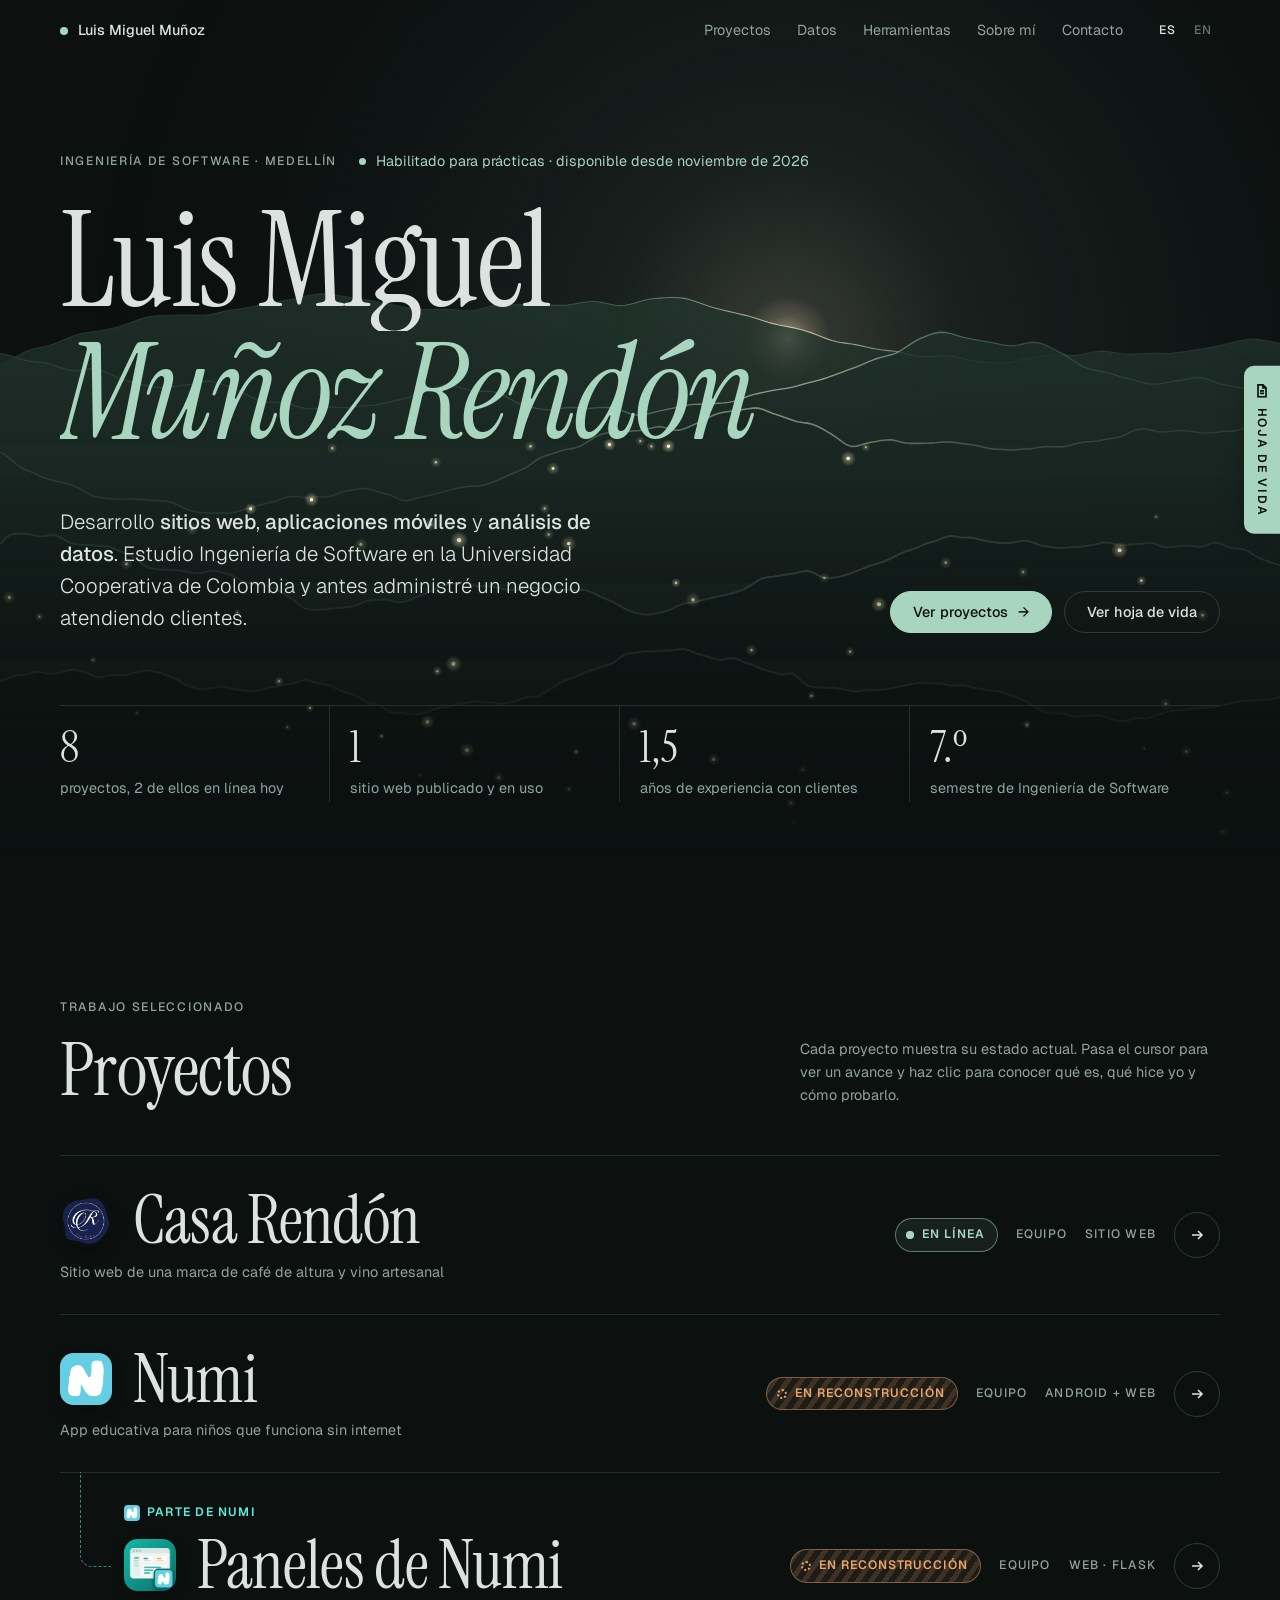
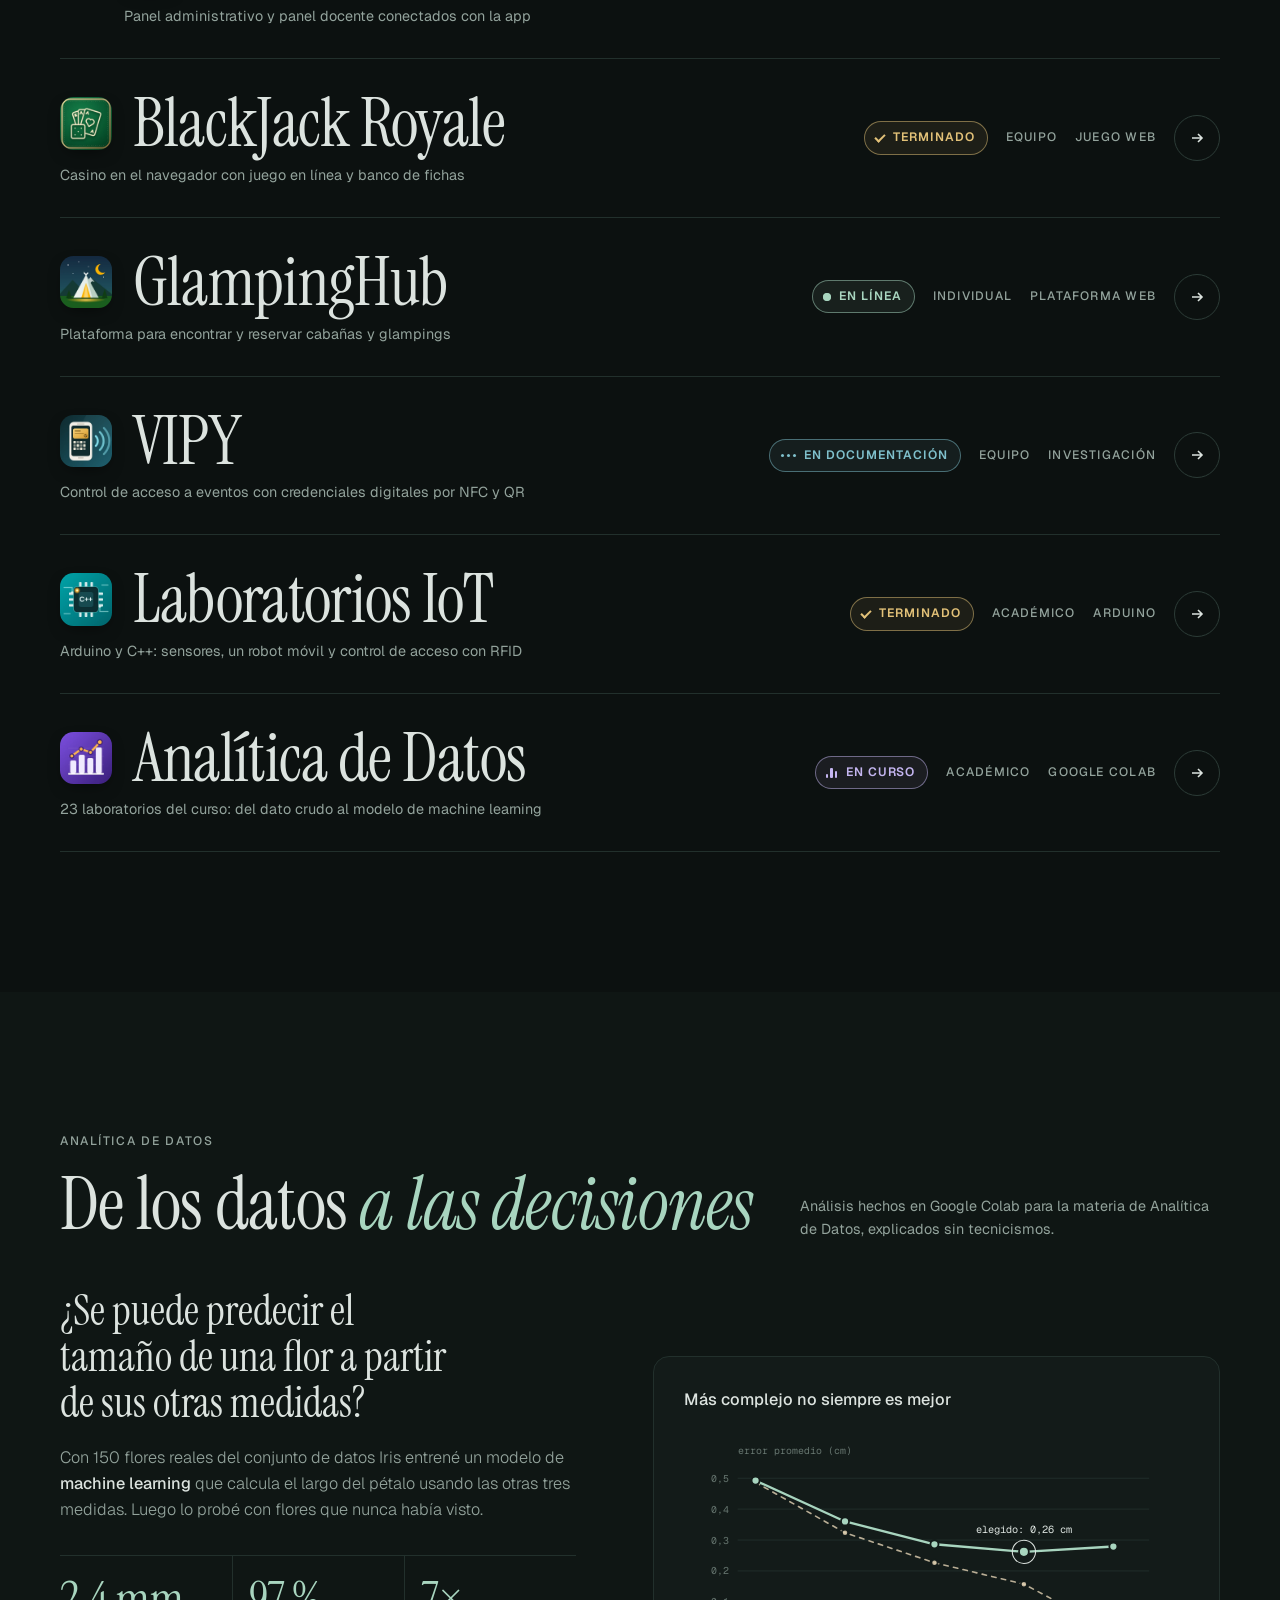
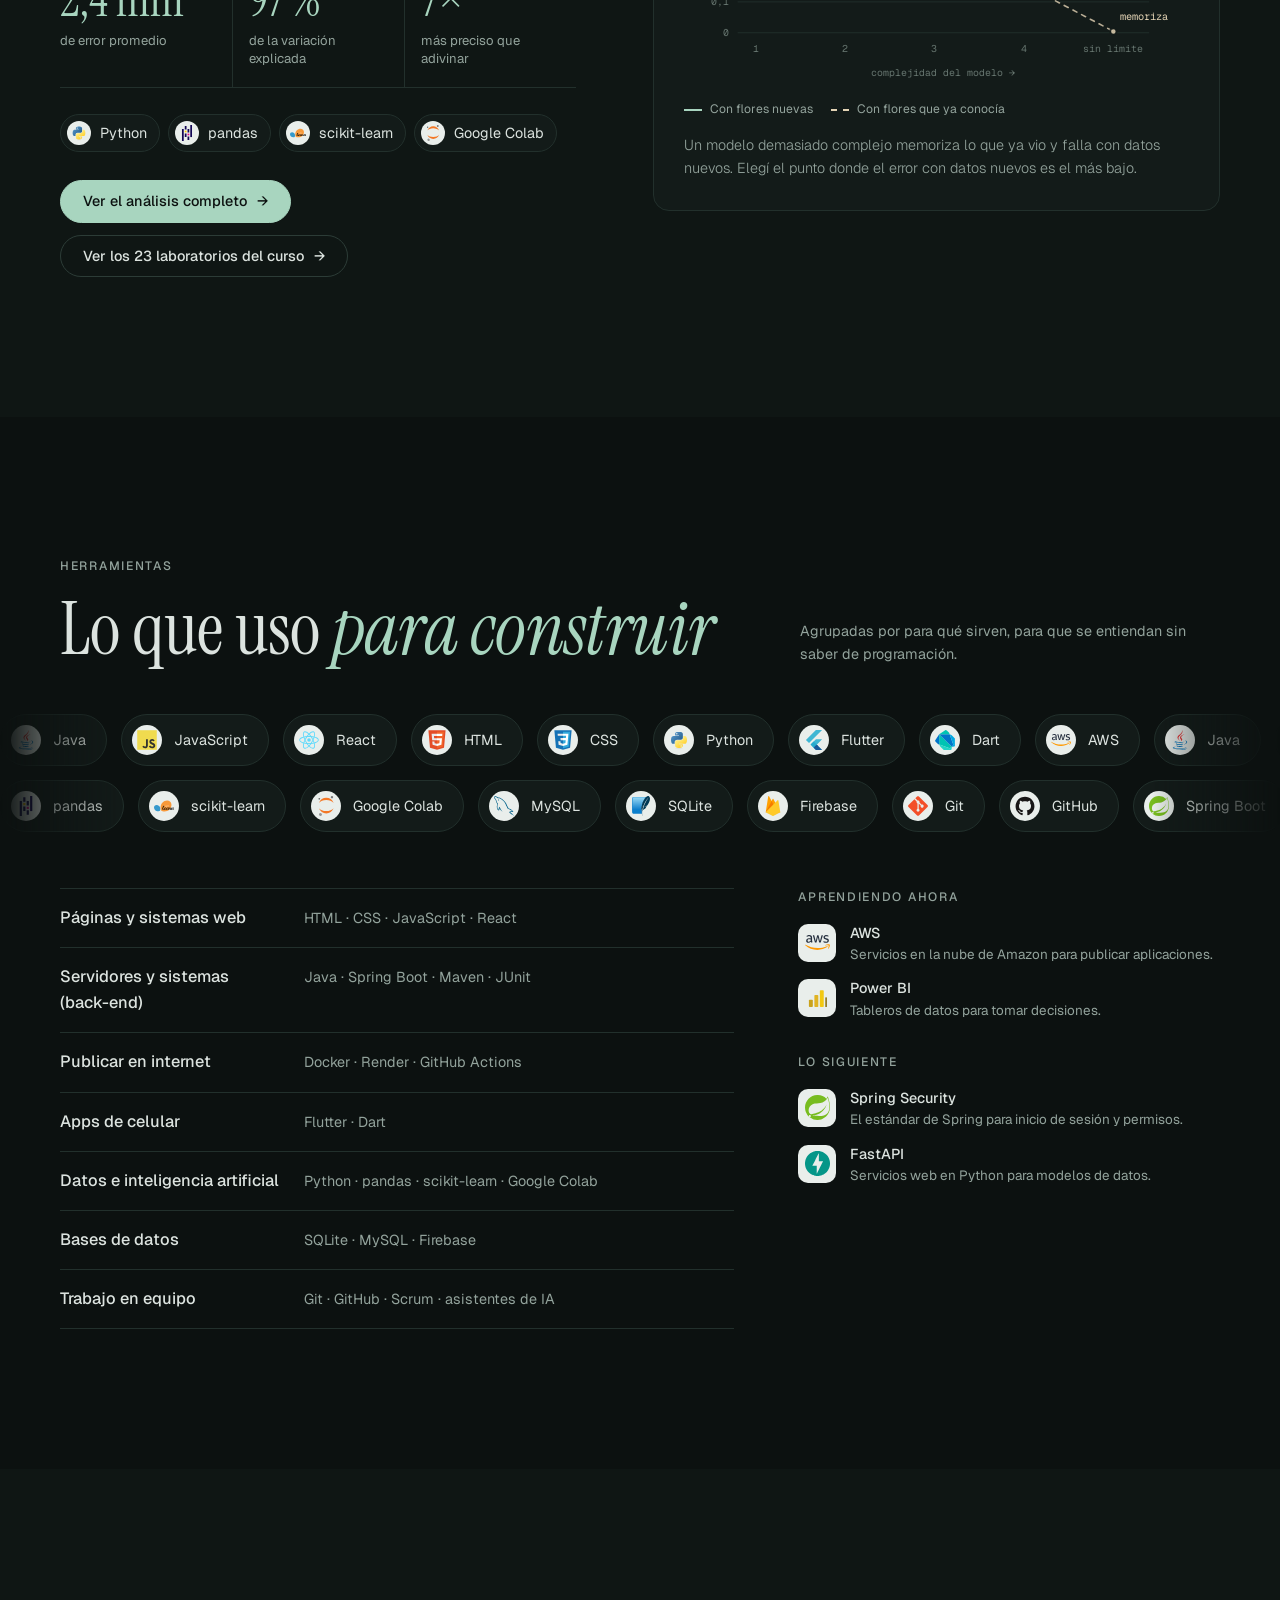
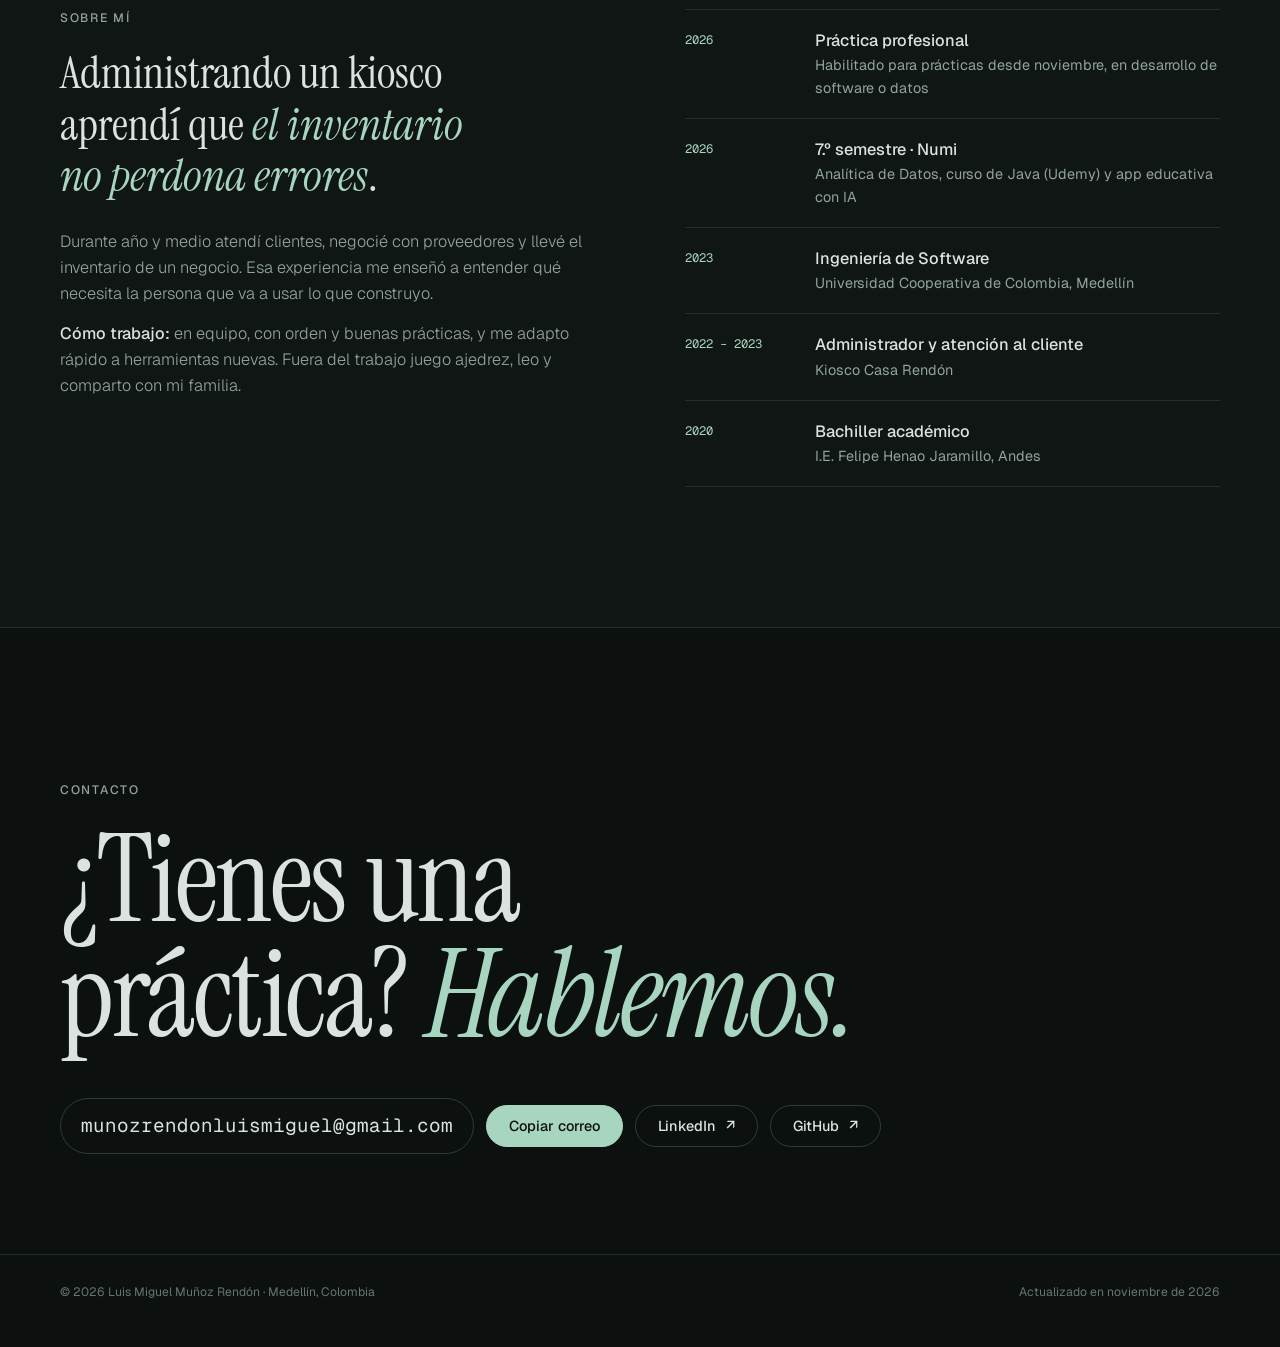
==== commit 4bdf49d1: "Portafolio: usar los iconos nuevos de cada proyecto BlackJack con su icono original del juego; Glamp" ====
--- a/index.html
+++ b/index.html
@@ -160,7 +160,7 @@
 .row-main{display:grid;gap:6px;min-width:0;transition:transform .5s var(--ease)}
 .row button:hover .row-main{transform:translateX(18px)}
 .row-name{font-family:var(--f-display);font-size:clamp(2.1rem,5.4vw,4.2rem);line-height:1.02;letter-spacing:-.01em;display:flex;align-items:center;gap:.3em}
-.row-name img{width:.78em;height:.78em;border-radius:.2em;object-fit:cover;flex:none}
+.row-name img{width:.78em;height:.78em;border-radius:.2em;object-fit:cover;flex:none;box-shadow:0 6px 16px -6px rgba(0,0,0,.6)}
 .row-name img.round{border-radius:50%}
 .row-desc{color:var(--muted);font-size:var(--t-sm)}
 .row-meta{display:flex;flex-wrap:wrap;align-items:center;gap:12px 18px;font-size:var(--t-xs);letter-spacing:.1em;text-transform:uppercase;color:var(--muted);font-weight:500}
@@ -668,7 +668,7 @@
         wins:["Works 100% offline once installed, even on low-cost phones.","49 interactive activities with audio: drag and drop, multiple choice, word building and matching.","Progress is saved on the phone and syncs when the connection comes back.","Role-based web panels in Flask and MySQL: admins manage activities, schools and users; teachers follow their group's progress and download Excel and PDF reports (110 automated tests)."],
         role:"I was part of the engineering team, which programmed the app logic, the database, the AI assistant and the syncing. The visual design was done by the Crosmedia team. On the role panels I work on the admin and teacher panels.",
         note:"Being rebuilt: I am improving the role panels (admin and teacher) and their connection to the app. The panels have their own entry in this portfolio."} },
-    { id:"paneles", status:"obra", logo:"media/numi-icon.png", numiBadge:true, linked:"numi", image:"media/paneles.webp", poster:"media/paneles.webp",
+    { id:"paneles", status:"obra", logo:"media/icons/paneles.webp", linked:"numi", image:"media/paneles.webp", poster:"media/paneles.webp",
       tools:[["python","Python"],["","Flask"],["mysql","MySQL"],["","Bootstrap"],["javascript","JavaScript"],["","pytest"],["github","GitHub"]],
       links:[{href:"https://github.com/luism7p7/numi-paneles-roles",es:"Ver el código de los paneles",en:"View the panels code",main:true}],
       flow:true,
@@ -691,7 +691,7 @@
         wins:["Activity builder: what is published reaches the child's phone on the next sync.","Teacher panel with progress by subject, streak, students who need attention and Excel and PDF reports.","A keyed bridge connects the panels with the app backend; progress uses the same table and the same rule: the highest progress wins.","Each role has its own sign-in, and only authorized institutional accounts can enter.","110 automated tests with pytest."],
         role:"I work on the admin and teacher panels: the Flask server that feeds every screen with real MySQL data, the connection with the app and the tests. The screen design is by the team.",
         note:"Being rebuilt: I am improving both panels and their connection to the app."} },
-    { id:"blackjack", status:"fin", logo:"", icon:"cards", pc:"232,140,140", video:"media/blackjack.mp4", poster:"media/blackjack.jpg",
+    { id:"blackjack", status:"fin", logo:"media/icons/blackjack.webp", video:"media/blackjack.mp4", poster:"media/blackjack.jpg",
       tools:[["javascript","JavaScript"],["html5","HTML"],["css3","CSS"],["python","Python"]],
       links:[{href:"https://luism7p7.github.io/BlackJack/Casino/public/",es:"Jugar en línea",en:"Play online",main:true},{href:"https://github.com/luism7p7/BlackJack",es:"Ver el código",en:"View code"}],
       es:{name:"BlackJack Royale",desc:"Casino en el navegador con juego en línea y banco de fichas",meta:["Equipo","Juego web"],
@@ -706,7 +706,7 @@
         wins:["Player-vs-computer and real-time multiplayer modes.","A bank to borrow chips.","Saves each player's chips in the browser."],
         role:"I was part of the team that built the game: the rules, the interface, the chip bank and the server for online play.",
         note:"The online version runs the player-vs-computer mode and the bank. Multiplayer needs the server running."} },
-    { id:"glampinghub", status:"vivo", logo:"", icon:"tent", pc:"168,213,191", video:"media/glampinghub.mp4", poster:"media/glampinghub.jpg",
+    { id:"glampinghub", status:"vivo", logo:"media/icons/glampinghub.webp", video:"media/glampinghub.mp4", poster:"media/glampinghub.jpg",
       tools:[["java","Java"],["spring","Spring Boot"],["mysql","MySQL"],["javascript","JavaScript"],["html5","HTML"],["css3","CSS"]],
       links:[{href:"https://glampinghub-mzyu.onrender.com",es:"Probar la app",en:"Try the app",main:true},{href:"https://github.com/luism7p7/glampinghub",es:"Ver el código",en:"View code"}],
       es:{name:"GlampingHub",desc:"Plataforma para encontrar y reservar cabañas y glampings",meta:["Individual","Plataforma web"],
@@ -721,7 +721,7 @@
         wins:["Real bookings: pick dates and guests, it works out the total and blocks dates that are already taken.","Accounts with encrypted passwords and a \"My bookings\" section to cancel.","An admin panel to confirm bookings and publish new places.","Live on the internet: a Java Spring Boot server on Render and a cloud MySQL database, with automated tests on GitHub."],
         role:"The whole project: the database, the Java server with Spring Boot, the web pages and putting it online.",
         note:"You can try it with the demo account (button on the page). It runs on a free plan, so the first visit can take up to a minute while the server wakes up."} },
-    { id:"vipy", status:"doc", logo:"", icon:"nfc", pc:"127,192,204", image:"media/vipy.svg", poster:"media/vipy.jpg",
+    { id:"vipy", status:"doc", logo:"media/icons/vipy.webp", image:"media/vipy.svg", poster:"media/vipy.jpg",
       tools:[["","NFC"],["","QR"],["","Android"],["python","Python"],["pandas","pandas"],["jupyter","Google Colab"],["powerbi","Power BI (datos)"],["scrum","Scrum"],["github","GitHub"]],
       kpis:[["73 %",{es:"pasó por un control manual al entrar",en:"went through a manual check at the door"}],["18 de 22",{es:"se ha ido de un lugar por la fila",en:"have left a place because of the line",v:"18 of 22"}],["4 de 22",{es:"tiene un Android con NFC confirmado",en:"have an Android phone with confirmed NFC",v:"4 of 22"}]],
       docs:[{kind:"pbi",doc:"dashboards/vipy.html",es:["Tablero interactivo","Tres páginas: el problema en la puerta, teléfonos y alternativas, plan y presupuesto. Pasa el cursor por las gráficas."],en:["Interactive dashboard","Three pages: the problem at the door, phones and alternatives, plan and budget. Hover over the charts."],t:{es:"Tablero · VIPY",en:"Dashboard · VIPY"}},
@@ -740,7 +740,7 @@
         wins:["Field research: a survey of 22 people (16 went through a manual check) and 3 interviews with door staff and managers.","A comparison of 13 alternatives and a gap defined by four conditions.","A preliminary architecture, 5 specific objectives and a 16-week plan using the DSRM methodology.","A schedule, a budget and a pilot planned with at least 15 users and 3 door staff."],
         role:"Researched and documented as a pair with Ronald García Muñoz: survey, interviews, state of the art, preliminary design and final document. Technical advisor: Rodolfo Ortega.",
         note:"In documentation: deliverables E1 to E8 are complete. The next stage is building the prototype."} },
-    { id:"ubicua", status:"fin", logo:"", icon:"chip", pc:"232,164,106", image:"media/ubicua.jpg", poster:"media/ubicua.jpg",
+    { id:"ubicua", status:"fin", logo:"media/icons/ubicua.webp", image:"media/ubicua.jpg", poster:"media/ubicua.jpg",
       tools:[["cplusplus","C++"],["","Arduino"],["","Tinkercad"],["git","Git"],["github","GitHub"]],
       links:[{href:"https://github.com/luism7p7/laboratorios-computacion-ubicua",es:"Ver el código",en:"View code",main:true},{href:"https://www.youtube.com/watch?v=429Tt-C3h7E",es:"Ver el video del proyecto final",en:"Watch the final project video"}],
       es:{name:"Laboratorios IoT",desc:"Arduino y C++: sensores, un robot móvil y control de acceso con RFID",meta:["Académico","Arduino"],
@@ -753,7 +753,7 @@
         what:"The labs from my Ubiquitous Computing course: Arduino circuits programmed in C++, from a blinking LED to a two-motor robot and an access control system with RFID cards.",
         wins:["Final project: an RFID reader checks the card and, if it is authorized, runs a motor for 5 seconds through a transistor with PWM.","A mobile robot with an H-bridge: it drives, turns and brakes, and only starts with an authorized card.","Distance, temperature and humidity sensors with readings on an LCD screen.","Non-blocking code with millis() and circuits simulated in Tinkercad."],
         role:"I built the circuits, wrote the C++ sketches and documented each lab in the repository."} },
-    { id:"analitica", status:"curso", logo:"", icon:"chart", pc:"196,181,240", image:"media/analitica.webp", poster:"media/analitica.webp",
+    { id:"analitica", status:"curso", logo:"media/icons/analitica.webp", image:"media/analitica.webp", poster:"media/analitica.webp",
       tools:[["python","Python"],["pandas","pandas"],["numpy","NumPy"],["matplotlib","Matplotlib"],["scikitlearn","scikit-learn"],["","SciPy"],["","TensorFlow"],["jupyter","Google Colab"]],
       repo:"luism7p7/analitica-de-datos-labs",
       kpis:[["23",{es:"laboratorios en Google Colab",en:"labs in Google Colab"}],["8",{es:"conjuntos de datos, de ventas a MNIST",en:"datasets, from retail sales to MNIST"}],["5",{es:"bloques: datos, correlación, probabilidad, regresión y ML",en:"blocks: data, correlation, probability, regression and ML"}]],
@@ -884,7 +884,7 @@
       '<div><h4>'+u.tools+'</h4><div class="toolrow">'+p.tools.map(function(x){return '<span class="chip">'+(x[0]?'<i class="ic i-'+x[0]+'"></i>':'')+esc(x[1])+'</span>';}).join('')+'</div></div></div>';
     var extra='';
     if(p.linked){ var q=byId(p.linked); extra+='<button type="button" class="numi-link" data-open="'+q.id+'"><img src="'+q.logo+'" alt=""><span><b>'+u.numiT+'</b><small>'+u.numiS+'</small></span><span class="go">'+u.open+' →</span></button>'; }
-    if(p.related){ extra+='<button type="button" class="numi-link" data-open="'+p.related+'"><span class="pic-numi" style="width:38px;height:38px"><img src="media/numi-icon.png" alt="" style="border-radius:10px"><span class="pic">'+ICON.panel+'</span></span><span><b>'+u.pan+'</b><small>'+u.panS+'</small></span><span class="go">'+u.open+' →</span></button>'; }
+    if(p.related){ extra+='<button type="button" class="numi-link" data-open="'+p.related+'"><img src="'+byId(p.related).logo+'" alt=""><span><b>'+u.pan+'</b><small>'+u.panS+'</small></span><span class="go">'+u.open+' →</span></button>'; }
     if(p.flow){
       var nd=function(f,ic){ return '<div class="fnode">'+ic+'<b>'+esc(f[0])+'</b><small>'+esc(f[1])+'</small></div>'; };
       extra+='<div><h4 class="sec-t">'+u.flow+'</h4><div class="flow"><div class="flow-grid">'+nd(u.f1,'<img src="media/numi-icon.png" alt="">')+'<div class="flink" aria-hidden="true"></div>'+nd(u.f2,FIC.key)+'<div class="flink" aria-hidden="true"></div>'+
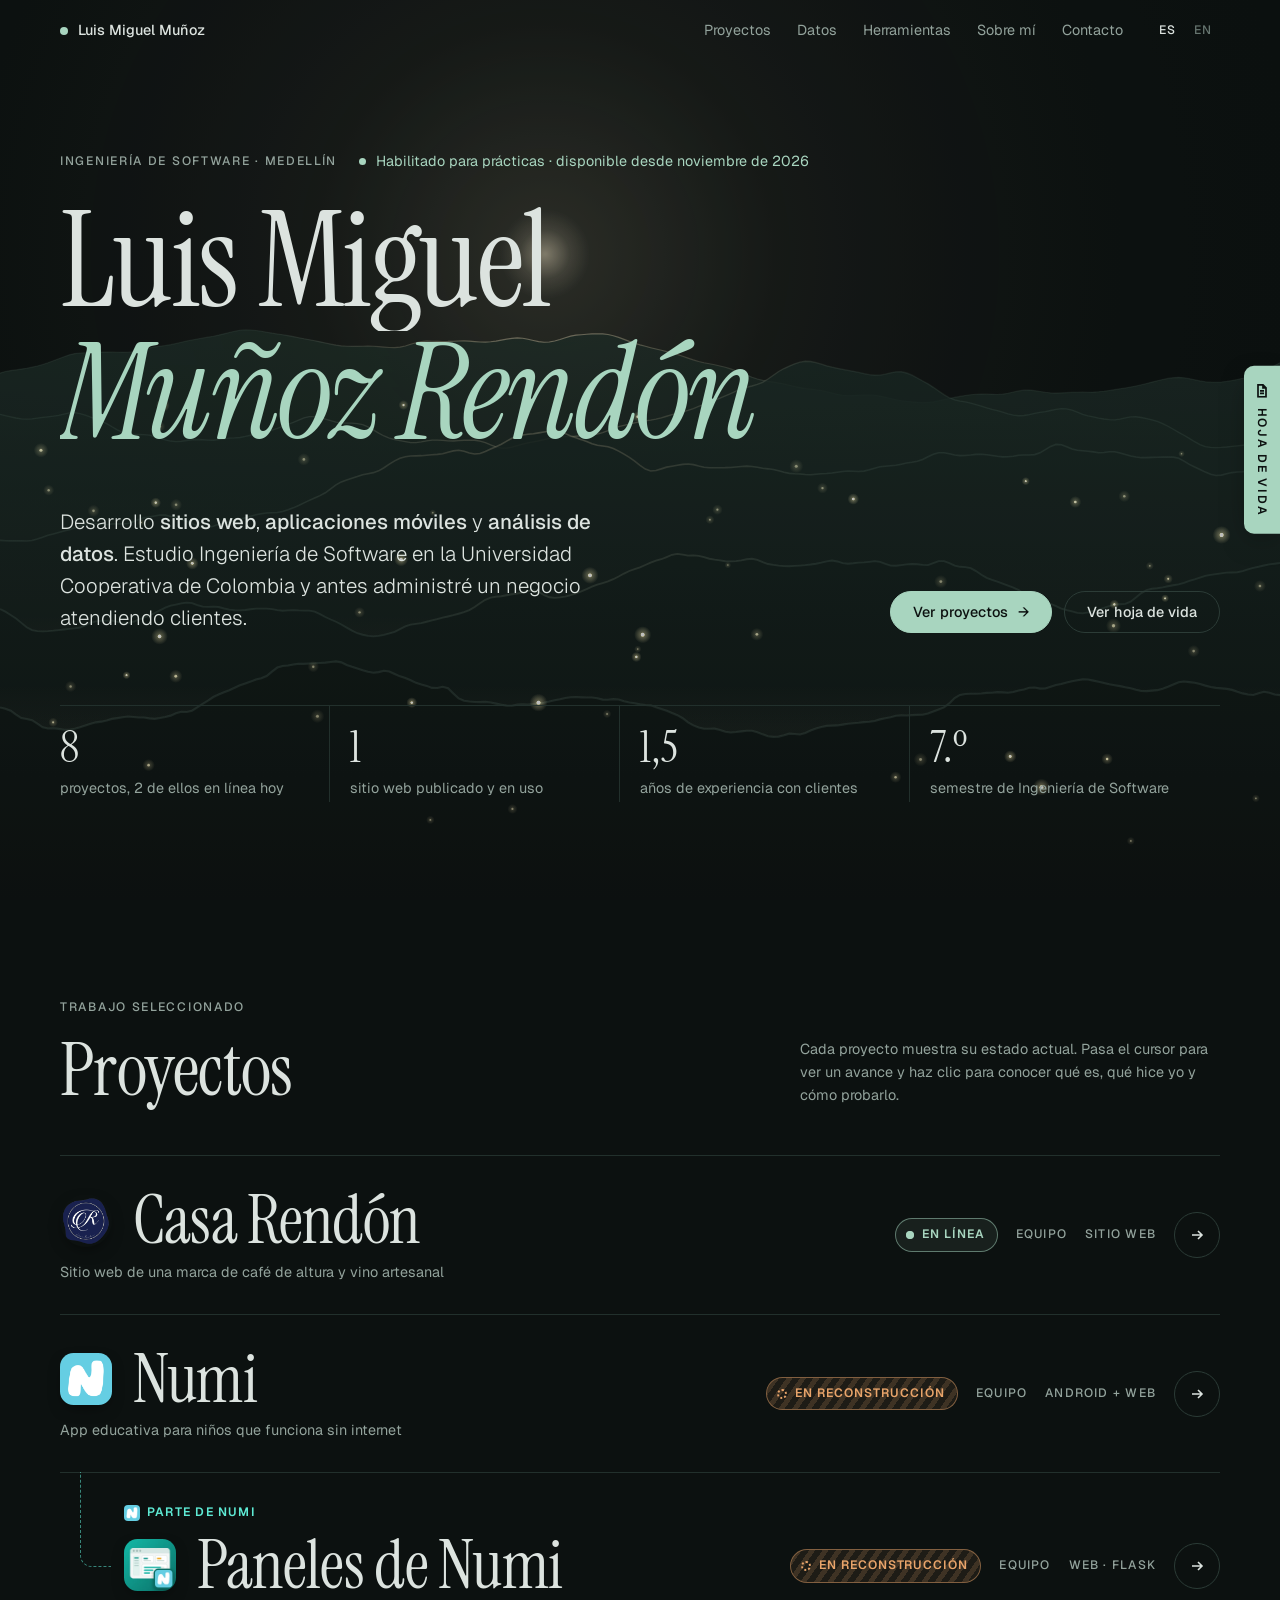
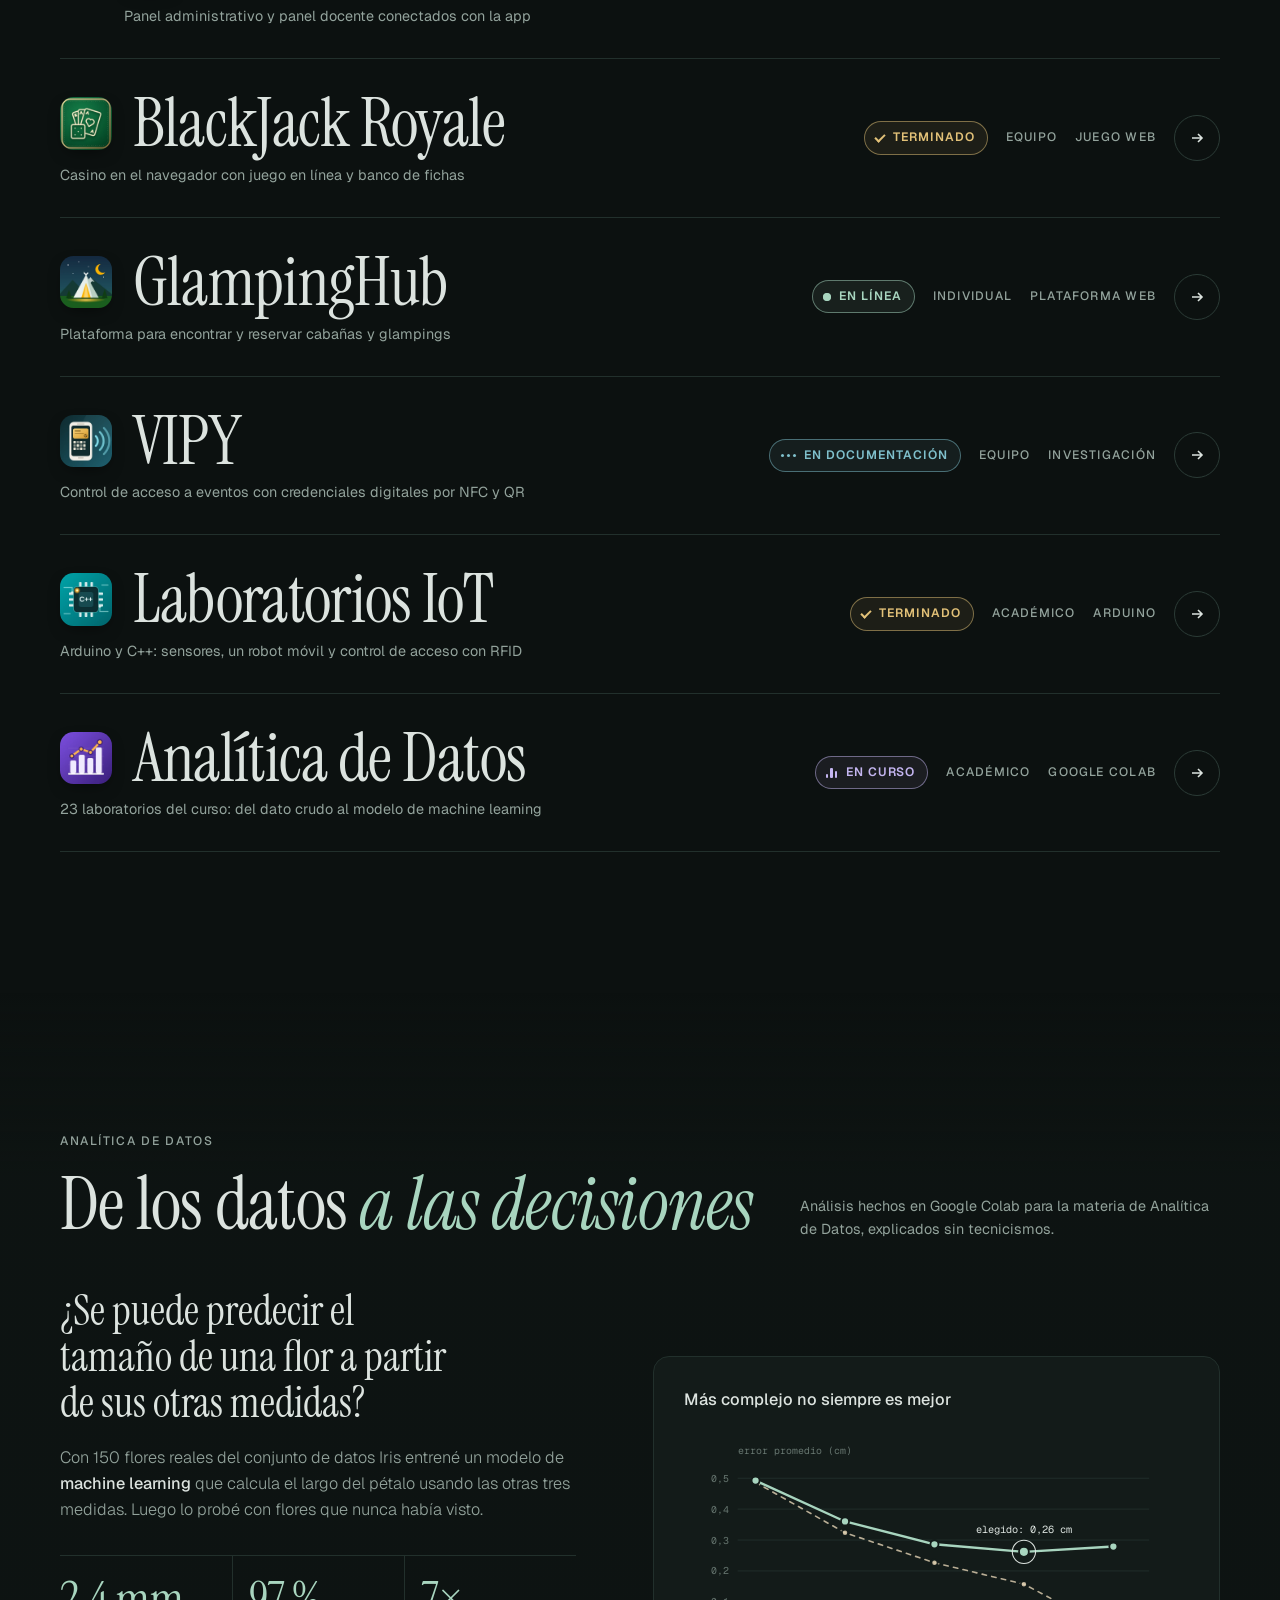
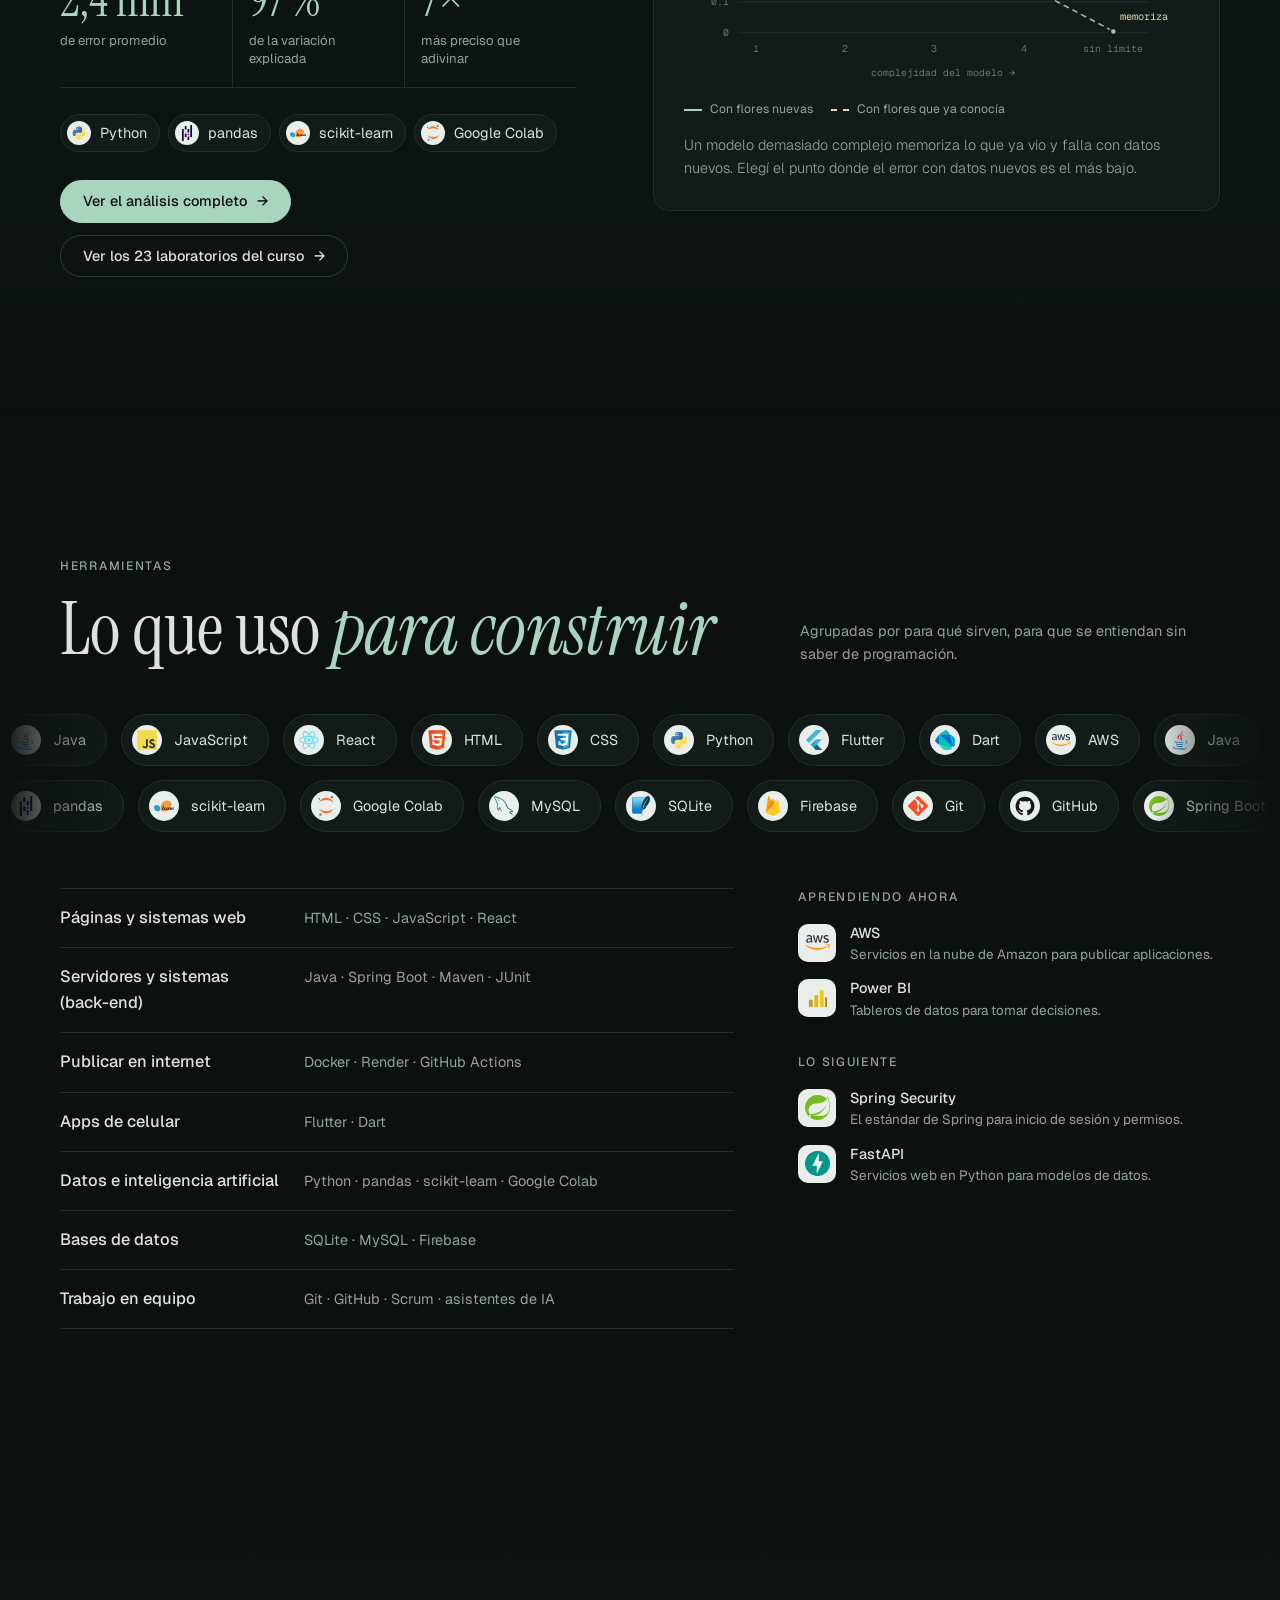
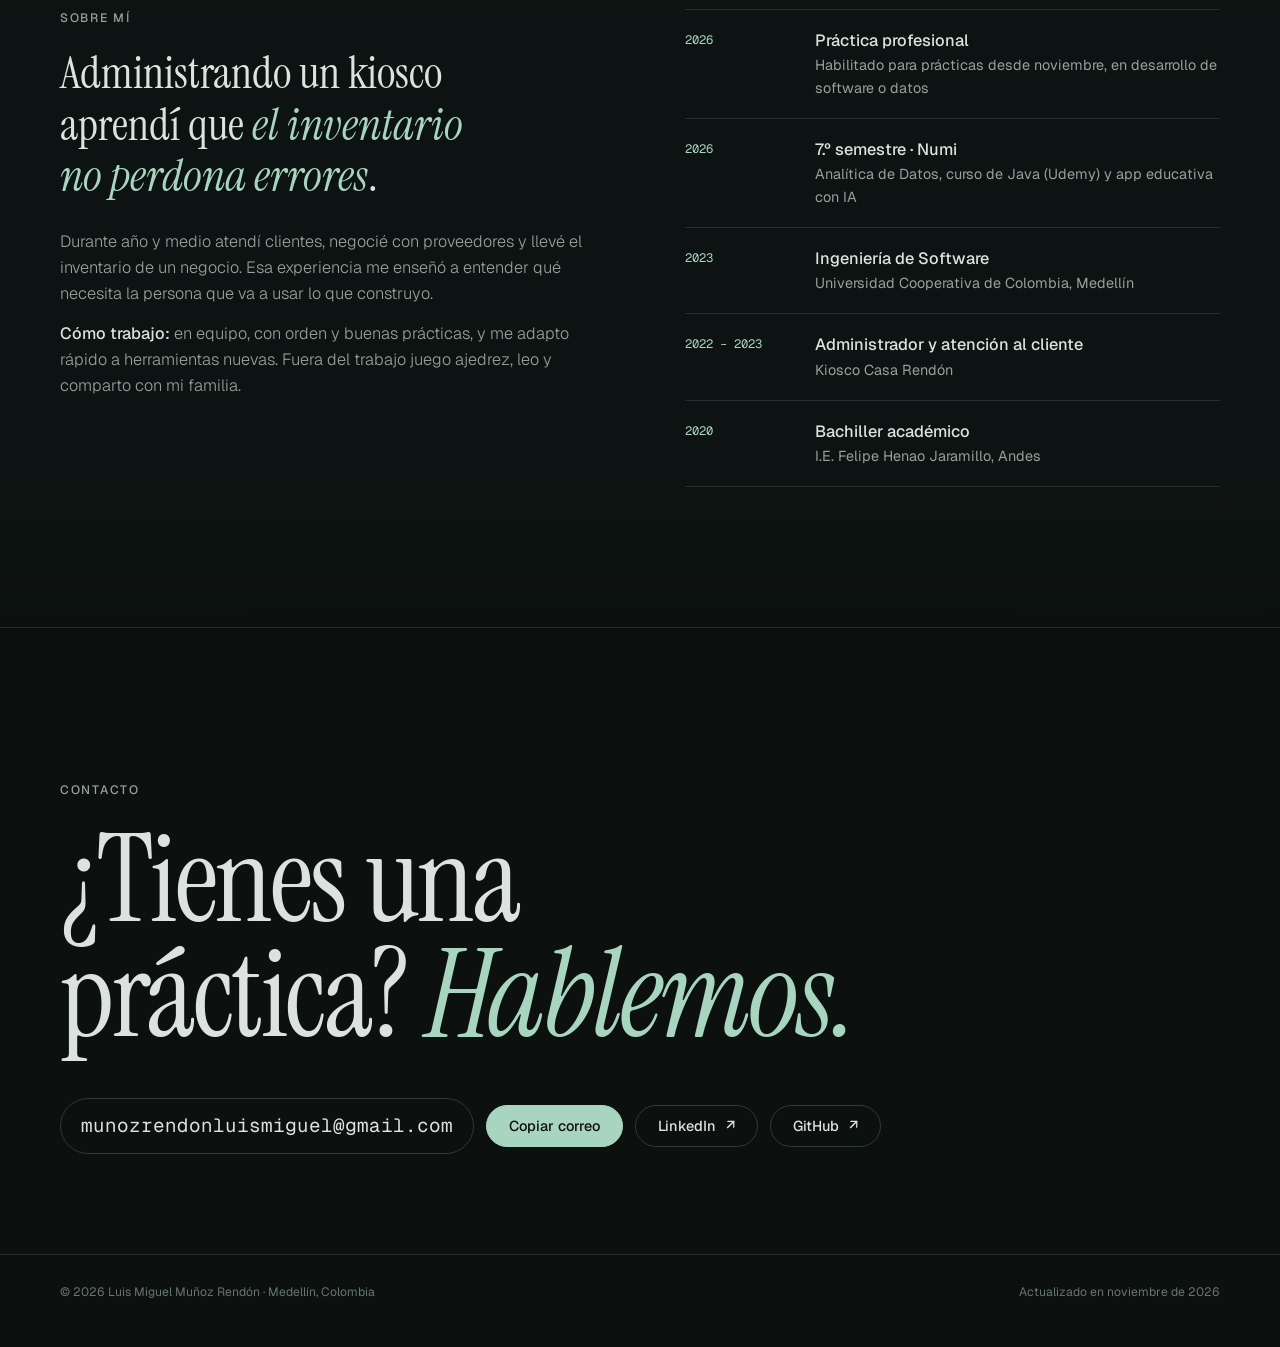
==== commit 28836357: "Portafolio: la animación de los Andes sigue viva al bajar (viaje por la cordillera, del amanecer a l" ====
--- a/index.html
+++ b/index.html
@@ -107,7 +107,8 @@
 
 /* hero */
 .hero{position:relative;padding-top:calc(150px + env(safe-area-inset-top,0px));padding-bottom:56px;overflow:hidden}
-#topo{position:absolute;inset:0;width:100%;height:100%;display:block;-webkit-mask-image:linear-gradient(180deg,#000 55%,transparent);mask-image:linear-gradient(180deg,#000 55%,transparent)}
+#topo{position:fixed;left:0;top:0;width:100%;height:100vh;height:100lvh;display:block;z-index:0;pointer-events:none}
+main,footer{position:relative;z-index:1}
 .hero .wrap{z-index:1}
 .hero-top{display:flex;flex-wrap:wrap;gap:8px 22px;align-items:center}
 .avail{display:inline-flex;align-items:center;gap:10px;font-size:var(--t-sm);color:var(--accent)}
@@ -141,7 +142,7 @@
 
 /* sections */
 section.block{padding-block:clamp(80px,11vw,140px)}
-.alt{background:var(--bg2)}
+.alt{background:linear-gradient(180deg,rgba(15,22,20,0),rgba(15,22,20,.55) 18%,rgba(15,22,20,.55) 82%,rgba(15,22,20,0))}
 .sec-head{display:flex;flex-wrap:wrap;justify-content:space-between;align-items:end;gap:18px 40px;margin-bottom:48px}
 .sec-head .label{display:block;margin-bottom:16px}
 .sec-head p{margin:0;color:var(--muted);max-width:42ch;font-size:var(--t-sm)}
@@ -460,9 +461,9 @@
   </div>
 </header>
 
+<canvas id="topo" aria-hidden="true"></canvas>
 <main id="top">
   <section class="hero">
-    <canvas id="topo" aria-hidden="true"></canvas>
     <div class="wrap">
       <div class="hero-top">
         <span class="label" data-i18n="h-l">Ingeniería de Software · Medellín</span>
@@ -1012,94 +1013,115 @@
   });
 
   (function(){ /* portada: ámbito propio para no chocar con las variables de los proyectos */
-  /* Andes en capas: cordilleras con profundidad que siguen al mouse, una luz que las ilumina
-     y luciérnagas que se acercan al cursor y se dispersan con un clic o un toque */
+  /* Andes en capas, ahora como fondo vivo de toda la página: al bajar, el recorrido avanza por la cordillera,
+     el sol cruza el cielo (amanecer → día → atardecer → noche con estrellas) y las luciérnagas siguen volando.
+     Detrás del contenido se oscurece un velo para que el texto se lea siempre bien. */
   var cv=document.getElementById("topo"), ctx=cv.getContext("2d");
-  var dpr=Math.min(window.devicePixelRatio||1,1.75), W=0, H=0, visible=true, t0=performance.now();
-  var mx=.62, my=.38, tx=.62, ty=.38, active=false, lastMove=0;
+  var dpr=Math.min(window.devicePixelRatio||1,1.5), W=0, H=0, t0=performance.now(), running=true;
+  var mx=.62, my=.38, tx=.62, ty=.38, active=false, lastMove=0, sy=0, smoothY=0, maxY=1;
   var seed=11; function rnd(){ seed=(seed*16807)%2147483647; return (seed-1)/2147483646; }
-  // ruido 1D suave para las crestas
   var P=[]; for(var i=0;i<512;i++) P.push(rnd());
-  function n1(x){ var i=Math.floor(x), f=x-i, u=f*f*(3-2*f); return P[i&511]*(1-u)+P[(i+1)&511]*u; }
+  function n1(x){ var i=Math.floor(x), f=x-i, u=f*f*(3-2*f); return P[((i%512)+512)%512]*(1-u)+P[(((i+1)%512)+512)%512]*u; }
   function ridge(x, k){ var s=0, a=1, fr=1, tot=0; for(var o=0;o<5;o++){ s+=a*n1(x*fr+k*37.1); tot+=a; a*=.5; fr*=2.1; } return s/tot; }
-  var LAYERS=[ // profundidad (0 lejos, 1 cerca), altura base, amplitud, escala
-    {d:.10,b:.50,a:.22,s:2.2},{d:.28,b:.58,a:.24,s:2.8},{d:.48,b:.66,a:.22,s:3.4},{d:.70,b:.75,a:.18,s:4.2},{d:.92,b:.86,a:.14,s:5.4}];
-  var flies=[], ripples=[];
+  var LAYERS=[ {d:.10,b:.50,a:.22,s:2.2},{d:.28,b:.58,a:.24,s:2.8},{d:.48,b:.66,a:.22,s:3.4},{d:.70,b:.75,a:.18,s:4.2},{d:.92,b:.86,a:.14,s:5.4}];
+  var flies=[], ripples=[], stars=[];
+  function lerp(a,b,k){ return a+(b-a)*k; }
+  function mix(c1,c2,k){ return [lerp(c1[0],c2[0],k),lerp(c1[1],c2[1],k),lerp(c1[2],c2[2],k)]; }
+  // color del cielo y de la luz según el avance de la página (0 arriba, 1 abajo)
+  var SKY=[[0,[227,190,150]],[.35,[168,213,191]],[.7,[226,150,110]],[1,[120,140,200]]];
+  function skyAt(p){ for(var j=1;j<SKY.length;j++){ if(p<=SKY[j][0]){ var A=SKY[j-1], B=SKY[j]; return mix(A[1],B[1],(p-A[0])/(B[0]-A[0])); } } return SKY[SKY.length-1][1]; }
+  function rgba(c,a){ return "rgba("+(c[0]|0)+","+(c[1]|0)+","+(c[2]|0)+","+a+")"; }
   function size(){
     var r=cv.getBoundingClientRect(); W=r.width; H=r.height;
     cv.width=Math.round(W*dpr); cv.height=Math.round(H*dpr); ctx.setTransform(dpr,0,0,dpr,0,0);
-    var n=Math.round(Math.min(64, W*H/15000)); flies=[];
-    for(var i=0;i<n;i++) flies.push({x:rnd()*W, y:H*(.5+rnd()*.48), vx:0, vy:0, ph:rnd()*6.28, r:.6+rnd()*.9, sp:.4+rnd()*.8});
+    var n=Math.round(Math.min(60, W*H/16000)); flies=[];
+    for(var i=0;i<n;i++) flies.push({x:rnd()*W, y:H*(.45+rnd()*.5), vx:0, vy:0, ph:rnd()*6.28, r:.6+rnd()*.9, sp:.4+rnd()*.8});
+    stars=[]; var m=Math.round(Math.min(160, W*H/9000));
+    for(var s=0;s<m;s++) stars.push({x:rnd()*W, y:rnd()*H*.55, r:.4+rnd()*1.1, ph:rnd()*6.28, sp:.6+rnd()*1.6});
+    maxY=Math.max(1, document.documentElement.scrollHeight-window.innerHeight);
   }
-  function crest(L, x, ox){ return H*(L.b - L.a*ridge((x+ox)/W*L.s, L.d*10)) ; }
+  function crest(L, x, ox){ return H*(L.b - L.a*ridge((x+ox)/W*L.s, L.d*10)); }
   function draw(now){
     var t=(now-t0)/1000;
-    if(!active || now-lastMove>4000){ // sin mouse: la luz pasea sola sobre las montañas
-      tx=.55+.28*Math.sin(t*.13); ty=.30+.10*Math.sin(t*.21+1.3);
-    }
-    mx+=(tx-mx)*.06; my+=(ty-my)*.06;
+    smoothY+=(sy-smoothY)*.12;
+    var p=Math.min(1,Math.max(0,smoothY/maxY));            // avance de la página
+    var deep=Math.min(1,smoothY/(H*.85));                   // 0 en la portada, 1 cuando ya se bajó
+    var night=Math.max(0,(p-.72)/.28);                      // aparece la noche al final
+    var sky=skyAt(p);
+    // la luz recorre el cielo con el scroll y además pasea sola (o sigue al mouse)
+    var bx=.22+.62*p, by=.36-.20*Math.sin(Math.PI*Math.min(1,p*1.05))+.30*night;
+    if(!active || now-lastMove>4000){ tx=bx+.06*Math.sin(t*.13); ty=by+.04*Math.sin(t*.21+1.3); }
+    mx+=(tx-mx)*.05; my+=(ty-my)*.05;
     var lx=mx*W, ly=my*H;
     ctx.clearRect(0,0,W,H);
-    // luz (amanecer que sigue al cursor) detrás de las cordilleras
-    var g=ctx.createRadialGradient(lx,ly,0,lx,ly,Math.max(W,H)*.55);
-    g.addColorStop(0,"rgba(227,211,180,.22)"); g.addColorStop(.25,"rgba(168,213,191,.08)"); g.addColorStop(1,"rgba(12,17,16,0)");
+    // estrellas (de noche)
+    if(night>0){ for(var s=0;s<stars.length;s++){ var S=stars[s], a=night*(.35+.65*Math.max(0,Math.sin(t*S.sp+S.ph))); ctx.fillStyle="rgba(230,236,255,"+(a*.85)+")"; ctx.beginPath(); ctx.arc(S.x,S.y,S.r,0,6.283); ctx.fill(); } }
+    // resplandor del cielo y sol
+    var g=ctx.createRadialGradient(lx,ly,0,lx,ly,Math.max(W,H)*.6);
+    g.addColorStop(0,rgba(sky,.22*(1-night*.6))); g.addColorStop(.3,rgba(sky,.07)); g.addColorStop(1,"rgba(12,17,16,0)");
     ctx.fillStyle=g; ctx.fillRect(0,0,W,H);
-    var sr=Math.min(W,H)*.05, sun=ctx.createRadialGradient(lx,ly,0,lx,ly,sr); sun.addColorStop(0,"rgba(246,232,200,.55)"); sun.addColorStop(.55,"rgba(240,220,180,.16)"); sun.addColorStop(1,"rgba(240,220,180,0)"); ctx.fillStyle=sun; ctx.beginPath(); ctx.arc(lx,ly,sr,0,6.283); ctx.fill();
-    // cordilleras: cada capa se mueve según su profundidad (paralaje)
+    var sr=Math.min(W,H)*(.05+.01*night), sun=ctx.createRadialGradient(lx,ly,0,lx,ly,sr);
+    var sc=night>0?mix([246,232,200],[225,232,250],night):[246,232,200];
+    sun.addColorStop(0,rgba(sc,.6)); sun.addColorStop(.55,rgba(sc,.16)); sun.addColorStop(1,rgba(sc,0));
+    ctx.fillStyle=sun; ctx.beginPath(); ctx.arc(lx,ly,sr,0,6.283); ctx.fill();
+    // cordilleras: el scroll es un viaje (se desplazan de lado) y suben un poco con profundidad
     var px=(mx-.5), py=(my-.4);
     for(var k=0;k<LAYERS.length;k++){
-      var L=LAYERS[k], ox=-px*W*.18*L.d + t*6*(L.d+.2), oy=-py*H*.10*L.d;
+      var L=LAYERS[k];
+      var ox=-px*W*.18*L.d + t*6*(L.d+.2) + smoothY*(.08+.55*L.d);
+      var oy=-py*H*.10*L.d + H*.09*(1-deep) - deep*H*.10*L.d;   // en la portada van más abajo y suben al bajar
       ctx.beginPath(); ctx.moveTo(0,H);
-      var step=Math.max(4, W/260), pts=[];
+      var step=Math.max(4, W/240), pts=[];
       for(var x=0;x<=W+step;x+=step){ var y=crest(L,x,ox)+oy; pts.push(x,y); ctx.lineTo(x,y); }
       ctx.lineTo(W,H); ctx.closePath();
-      var depth=L.d, base=Math.round(12+depth*6);
+      var depth=L.d, hz=1-depth;
       var fill=ctx.createLinearGradient(0,H*(L.b-L.a),0,H);
-      var hz=1-depth; fill.addColorStop(0,"rgba("+(14+hz*26|0)+","+(22+hz*40|0)+","+(20+hz*34|0)+","+(.7+.3*depth)+")");
+      fill.addColorStop(0,"rgba("+(14+hz*26|0)+","+(22+hz*40|0)+","+(20+hz*34|0)+","+(.7+.3*depth)+")");
       fill.addColorStop(1,"rgba(12,17,16,"+(.75+.25*depth)+")");
       ctx.fillStyle=fill; ctx.fill();
-      // borde de la cresta: brilla más cerca de la luz
       var sg=ctx.createRadialGradient(lx,ly,0,lx,ly,W*(.22+.15*depth));
-      sg.addColorStop(0,"rgba(240,224,190,"+(.85-.35*depth)+")"); sg.addColorStop(.6,"rgba(168,213,191,"+(.28-.1*depth)+")"); sg.addColorStop(1,"rgba(168,213,191,"+(.10+.04*depth)+")");
+      sg.addColorStop(0,rgba(mix([240,224,190],sky,.35),(.85-.35*depth))); sg.addColorStop(.6,rgba(sky,(.28-.1*depth))); sg.addColorStop(1,"rgba(168,213,191,"+(.10+.04*depth)+")");
       ctx.beginPath(); for(var q=0;q<pts.length;q+=2){ if(q===0) ctx.moveTo(pts[q],pts[q+1]); else ctx.lineTo(pts[q],pts[q+1]); }
       ctx.strokeStyle=sg; ctx.lineWidth=1+depth*1.2; ctx.stroke();
-      // niebla entre capas
-      if(k<LAYERS.length-1){ var fg=ctx.createLinearGradient(0,H*(L.b+.02),0,H*(L.b+.14)); fg.addColorStop(0,"rgba(168,213,191,.035)"); fg.addColorStop(1,"rgba(168,213,191,0)"); ctx.fillStyle=fg; ctx.fillRect(0,H*(L.b+.02),W,H*.12); }
+      if(k<LAYERS.length-1){ var fy=H*(L.b+.02)+oy, fg=ctx.createLinearGradient(0,fy,0,fy+H*.12); fg.addColorStop(0,rgba(sky,0)); fg.addColorStop(.4,rgba(sky,.04)); fg.addColorStop(1,rgba(sky,0)); ctx.fillStyle=fg; ctx.fillRect(0,fy,W,H*.12); }
     }
-    // ondas de clic
-    for(var r=ripples.length-1;r>=0;r--){ var R=ripples[r], a=(t-R.t)/1.6; if(a>1){ ripples.splice(r,1); continue; }
-      ctx.beginPath(); ctx.arc(R.x,R.y,10+a*Math.min(W,H)*.35,0,6.283); ctx.strokeStyle="rgba(227,211,180,"+(.5*(1-a))+")"; ctx.lineWidth=1.4; ctx.stroke(); }
-    // luciérnagas: se acercan a la luz y huyen de las ondas
+    for(var r=ripples.length-1;r>=0;r--){ var R=ripples[r], a2=(t-R.t)/1.6; if(a2>1){ ripples.splice(r,1); continue; }
+      ctx.beginPath(); ctx.arc(R.x,R.y,10+a2*Math.min(W,H)*.35,0,6.283); ctx.strokeStyle="rgba(227,211,180,"+(.5*(1-a2))+")"; ctx.lineWidth=1.4; ctx.stroke(); }
+    // luciérnagas
     ctx.globalCompositeOperation="lighter";
+    var glow=1+night*.6;
     for(var f=0;f<flies.length;f++){
       var F=flies[f], dx=lx-F.x, dy=ly-F.y, dd=Math.sqrt(dx*dx+dy*dy)+1;
       var pull=active?Math.min(.06, 22/dd)*.6:.004;
       F.vx+=dx/dd*pull*F.sp + Math.cos(t*F.sp+F.ph)*.02; F.vy+=dy/dd*pull*F.sp + Math.sin(t*F.sp*1.3+F.ph)*.02;
       for(var r2=0;r2<ripples.length;r2++){ var R2=ripples[r2], ex=F.x-R2.x, ey=F.y-R2.y, e=Math.sqrt(ex*ex+ey*ey)+1; if(t-R2.t<.25){ F.vx+=ex/e*3.2; F.vy+=ey/e*3.2; } }
       if(dd<40){ F.vx-=dx/dd*.12; F.vy-=dy/dd*.12; }
-      F.vx*=.94; F.vy*=.94; F.x+=F.vx; F.y+=F.vy;
-      if(F.x<-20) F.x=W+20; if(F.x>W+20) F.x=-20; if(F.y<H*.2) F.y=H; if(F.y>H) F.y=H*.5;
+      F.vx*=.94; F.vy*=.94; F.x+=F.vx - (sy-smoothY)*.0; F.y+=F.vy;
+      if(F.x<-20) F.x=W+20; if(F.x>W+20) F.x=-20; if(F.y<H*.15) F.y=H; if(F.y>H) F.y=H*.45;
       var tw=.45+.55*Math.max(0,Math.sin(t*2.2*F.sp+F.ph)), rr=F.r*(1+tw);
-      var fg2=ctx.createRadialGradient(F.x,F.y,0,F.x,F.y,rr*3.2);
+      var fg2=ctx.createRadialGradient(F.x,F.y,0,F.x,F.y,rr*3.2*glow);
       fg2.addColorStop(0,"rgba(246,222,160,"+(.55*tw)+")"); fg2.addColorStop(1,"rgba(246,222,160,0)");
-      ctx.fillStyle=fg2; ctx.beginPath(); ctx.arc(F.x,F.y,rr*3.2,0,6.283); ctx.fill();
+      ctx.fillStyle=fg2; ctx.beginPath(); ctx.arc(F.x,F.y,rr*3.2*glow,0,6.283); ctx.fill();
       ctx.fillStyle="rgba(255,240,200,"+(.9*tw)+")"; ctx.beginPath(); ctx.arc(F.x,F.y,rr*.7,0,6.283); ctx.fill();
     }
     ctx.globalCompositeOperation="source-over";
+    // velo para que el contenido se lea: casi nada en la portada, más oscuro al bajar
+    if(deep>0){ ctx.fillStyle="rgba(12,17,16,"+(.40*deep)+")"; ctx.fillRect(0,0,W,H); }
   }
-  function loop(now){ if(visible) draw(now); requestAnimationFrame(loop); }
-  size();
-  var rT; window.addEventListener("resize",function(){ clearTimeout(rT); rT=setTimeout(function(){ size(); draw(performance.now()); },120); });
+  function onScroll(){ sy=window.scrollY||window.pageYOffset||0; if(reduce) requestAnimationFrame(function(n){ smoothY=sy; draw(n); }); }
+  function loop(now){ if(running) draw(now); requestAnimationFrame(loop); }
+  size(); onScroll(); smoothY=sy;
+  var rT; window.addEventListener("resize",function(){ clearTimeout(rT); rT=setTimeout(function(){ size(); draw(performance.now()); },150); });
+  window.addEventListener("load",function(){ maxY=Math.max(1, document.documentElement.scrollHeight-window.innerHeight); });
+  window.addEventListener("scroll",onScroll,{passive:true});
   var hero=document.querySelector(".hero");
-  function mv(e){ var r=cv.getBoundingClientRect(); tx=(e.clientX-r.left)/r.width; ty=(e.clientY-r.top)/r.height; active=true; lastMove=performance.now(); }
-  hero.addEventListener("pointermove",mv);
-  hero.addEventListener("pointerdown",function(e){ mv(e); var r=cv.getBoundingClientRect(); ripples.push({x:e.clientX-r.left,y:e.clientY-r.top,t:(performance.now()-t0)/1000}); });
-  hero.addEventListener("pointerleave",function(){ active=false; });
+  function mv(e){ if(e.pointerType && e.pointerType!=="mouse") return; tx=e.clientX/W; ty=e.clientY/H; active=true; lastMove=performance.now(); }
+  window.addEventListener("pointermove",mv,{passive:true});
+  hero.addEventListener("pointerdown",function(e){ if(e.target.closest("a,button")) return; tx=e.clientX/W; ty=e.clientY/H; active=true; lastMove=performance.now(); ripples.push({x:e.clientX,y:e.clientY,t:(performance.now()-t0)/1000}); });
+  document.addEventListener("mouseleave",function(){ active=false; });
+  document.addEventListener("visibilitychange",function(){ running=!document.hidden; });
   if(reduce){ draw(performance.now()); }
-  else {
-    if("IntersectionObserver" in window) new IntersectionObserver(function(es){ visible=es[0].isIntersecting; }).observe(cv);
-    requestAnimationFrame(loop);
-  }
+  else requestAnimationFrame(loop);
   })();
 })();
 </script>
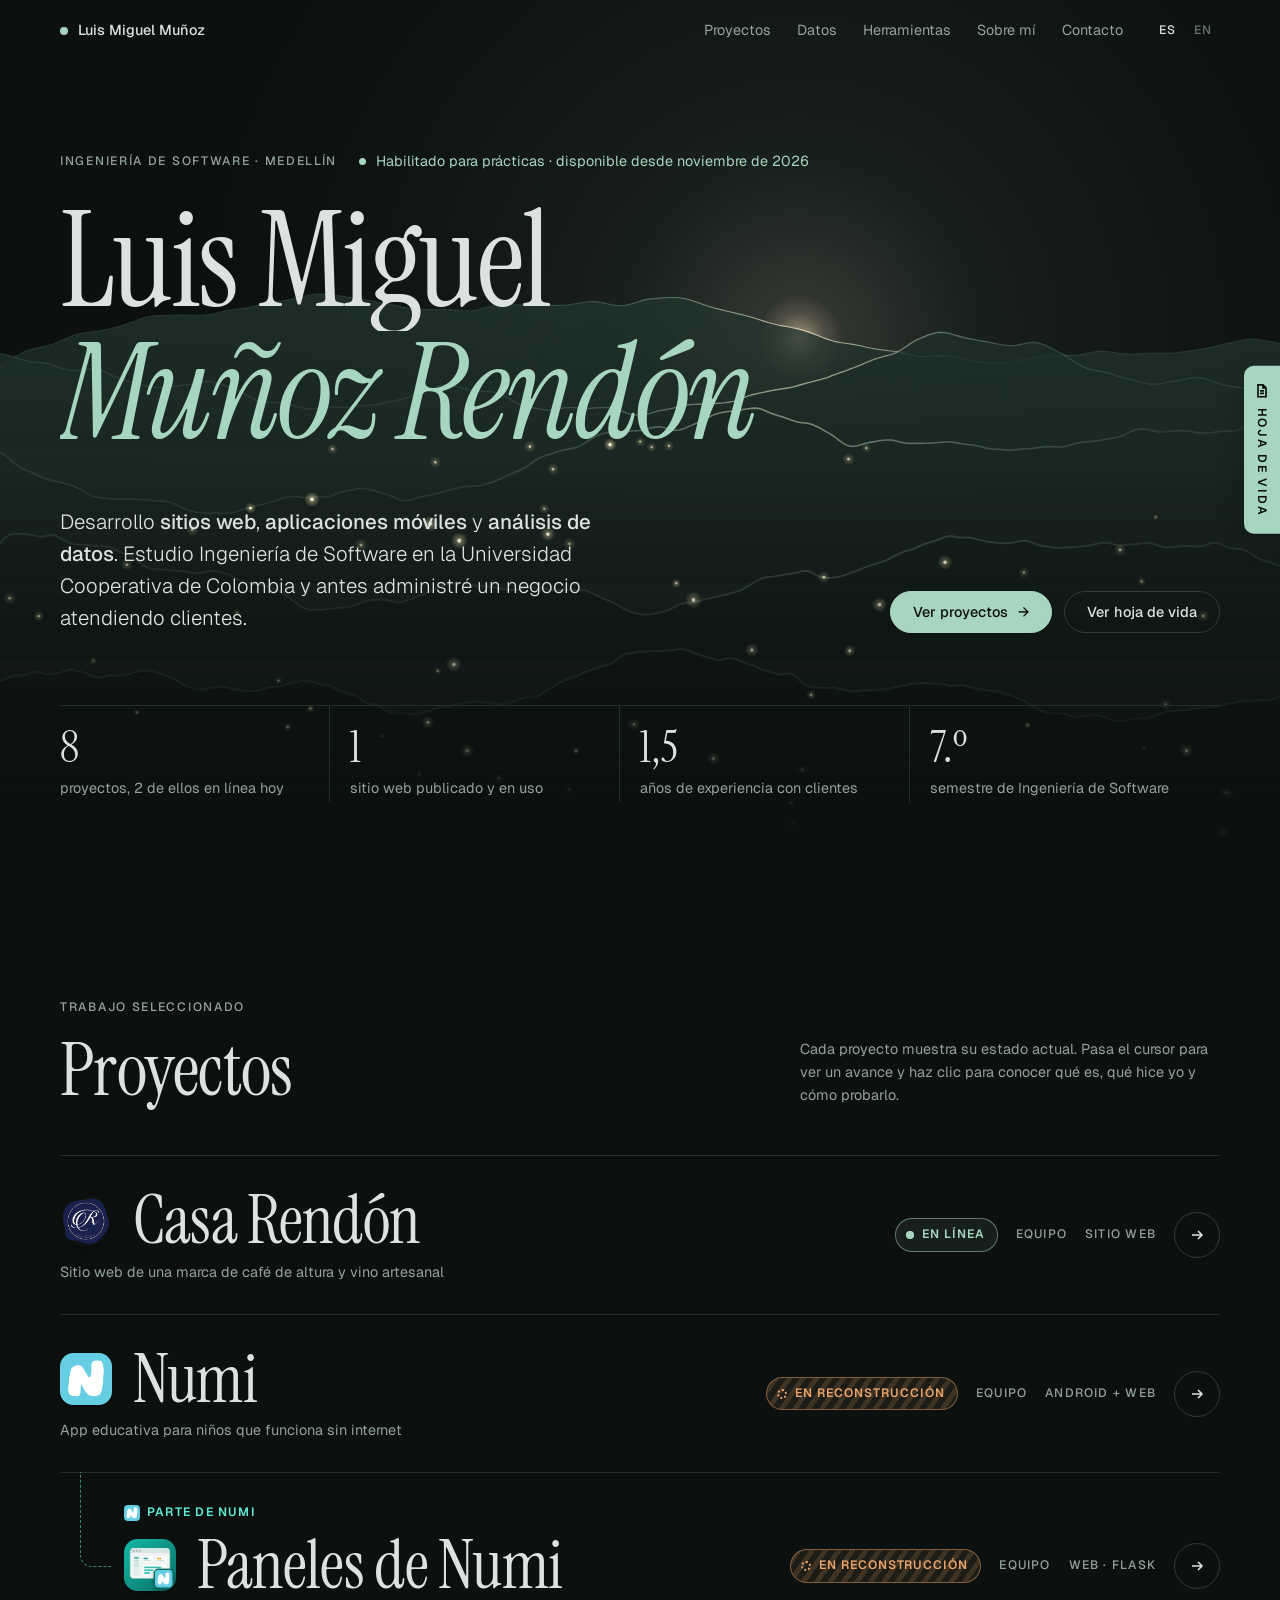
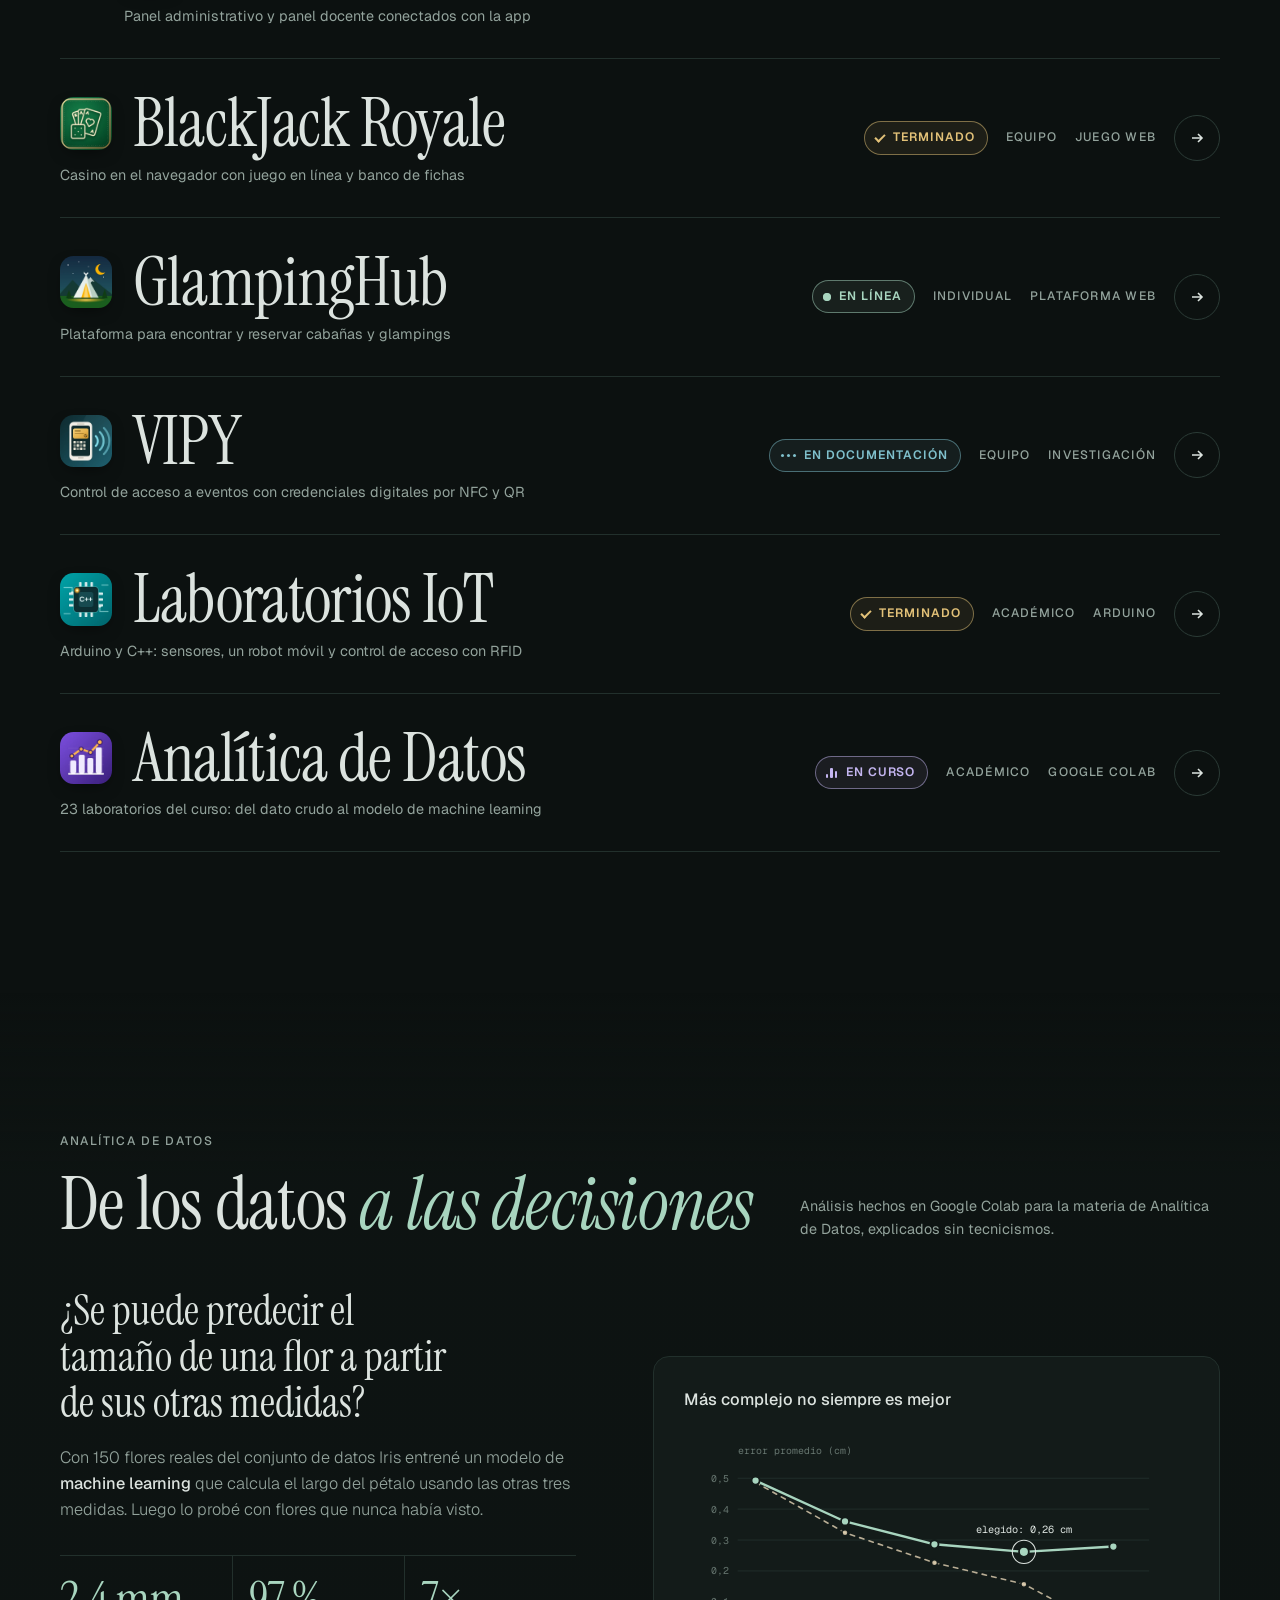
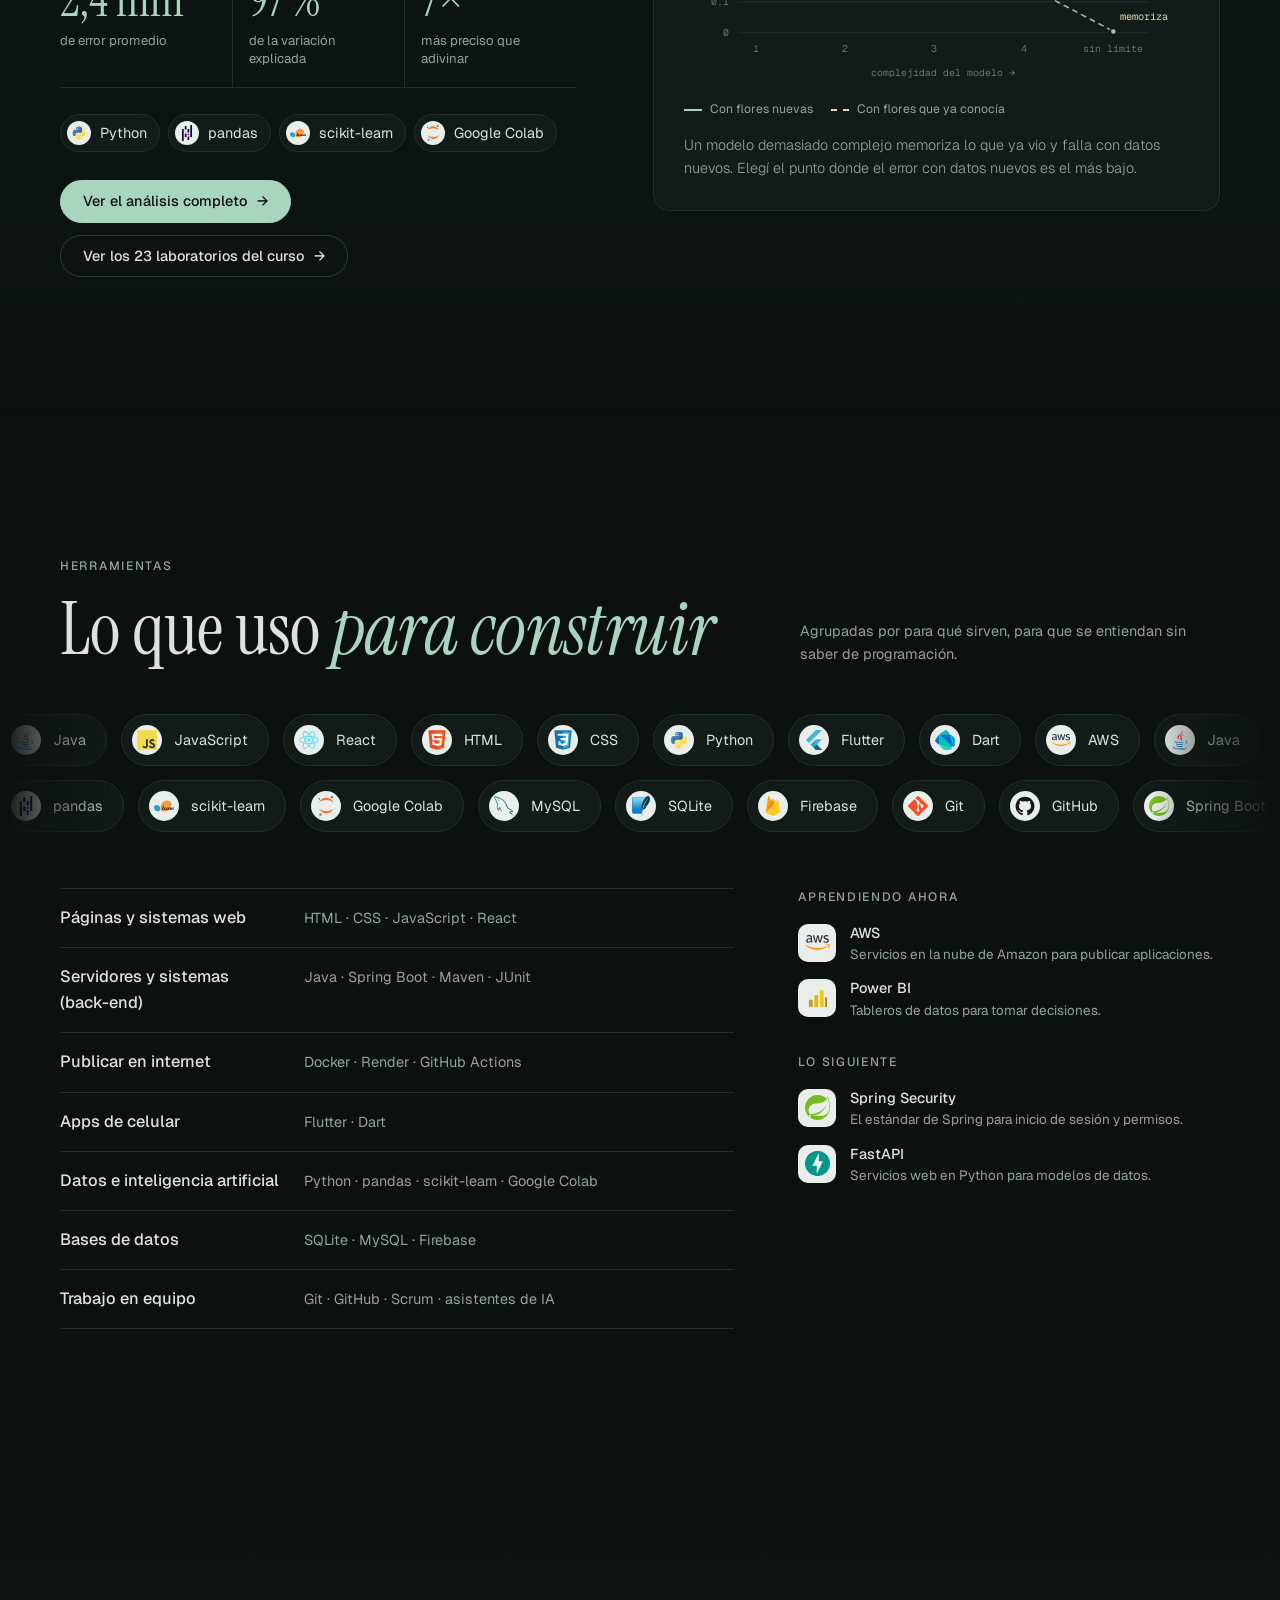
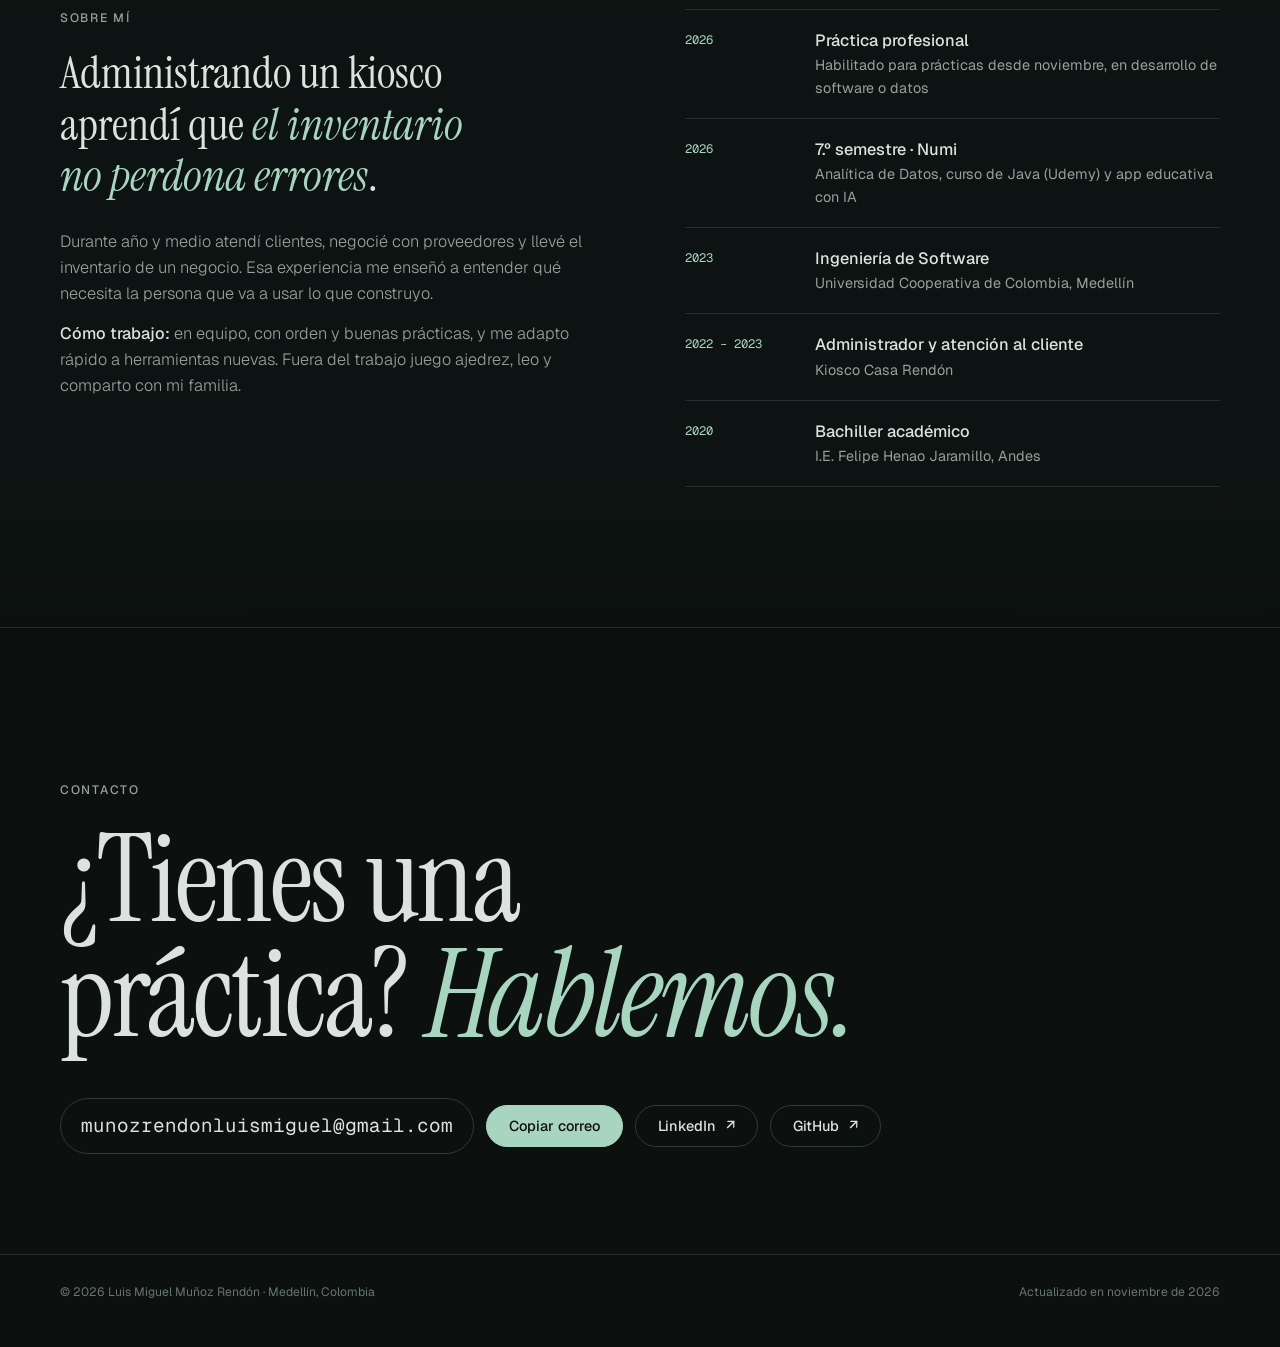
==== commit a050239c: "Portafolio: los Andes vuelven a quedarse en la portada; al bajar aparece una red de datos animada co" ====
--- a/index.html
+++ b/index.html
@@ -107,8 +107,10 @@
 
 /* hero */
 .hero{position:relative;padding-top:calc(150px + env(safe-area-inset-top,0px));padding-bottom:56px;overflow:hidden}
-#topo{position:fixed;left:0;top:0;width:100%;height:100vh;height:100lvh;display:block;z-index:0;pointer-events:none}
+#bgfx{position:fixed;left:0;top:0;width:100%;height:100vh;height:100lvh;display:block;z-index:0;pointer-events:none;opacity:0}
 main,footer{position:relative;z-index:1}
+.hero{background:var(--bg)}
+#topo{position:absolute;inset:0;width:100%;height:100%;display:block;-webkit-mask-image:linear-gradient(180deg,#000 55%,transparent);mask-image:linear-gradient(180deg,#000 55%,transparent)}
 .hero .wrap{z-index:1}
 .hero-top{display:flex;flex-wrap:wrap;gap:8px 22px;align-items:center}
 .avail{display:inline-flex;align-items:center;gap:10px;font-size:var(--t-sm);color:var(--accent)}
@@ -461,9 +463,10 @@
   </div>
 </header>
 
-<canvas id="topo" aria-hidden="true"></canvas>
+<canvas id="bgfx" aria-hidden="true"></canvas>
 <main id="top">
   <section class="hero">
+    <canvas id="topo" aria-hidden="true"></canvas>
     <div class="wrap">
       <div class="hero-top">
         <span class="label" data-i18n="h-l">Ingeniería de Software · Medellín</span>
@@ -1013,114 +1016,160 @@
   });
 
   (function(){ /* portada: ámbito propio para no chocar con las variables de los proyectos */
-  /* Andes en capas, ahora como fondo vivo de toda la página: al bajar, el recorrido avanza por la cordillera,
-     el sol cruza el cielo (amanecer → día → atardecer → noche con estrellas) y las luciérnagas siguen volando.
-     Detrás del contenido se oscurece un velo para que el texto se lea siempre bien. */
+  /* Andes en capas: cordilleras con profundidad que siguen al mouse, una luz que las ilumina
+     y luciérnagas que se acercan al cursor y se dispersan con un clic o un toque */
   var cv=document.getElementById("topo"), ctx=cv.getContext("2d");
-  var dpr=Math.min(window.devicePixelRatio||1,1.5), W=0, H=0, t0=performance.now(), running=true;
-  var mx=.62, my=.38, tx=.62, ty=.38, active=false, lastMove=0, sy=0, smoothY=0, maxY=1;
+  var dpr=Math.min(window.devicePixelRatio||1,1.75), W=0, H=0, visible=true, t0=performance.now();
+  var mx=.62, my=.38, tx=.62, ty=.38, active=false, lastMove=0;
   var seed=11; function rnd(){ seed=(seed*16807)%2147483647; return (seed-1)/2147483646; }
+  // ruido 1D suave para las crestas
   var P=[]; for(var i=0;i<512;i++) P.push(rnd());
-  function n1(x){ var i=Math.floor(x), f=x-i, u=f*f*(3-2*f); return P[((i%512)+512)%512]*(1-u)+P[(((i+1)%512)+512)%512]*u; }
+  function n1(x){ var i=Math.floor(x), f=x-i, u=f*f*(3-2*f); return P[i&511]*(1-u)+P[(i+1)&511]*u; }
   function ridge(x, k){ var s=0, a=1, fr=1, tot=0; for(var o=0;o<5;o++){ s+=a*n1(x*fr+k*37.1); tot+=a; a*=.5; fr*=2.1; } return s/tot; }
-  var LAYERS=[ {d:.10,b:.50,a:.22,s:2.2},{d:.28,b:.58,a:.24,s:2.8},{d:.48,b:.66,a:.22,s:3.4},{d:.70,b:.75,a:.18,s:4.2},{d:.92,b:.86,a:.14,s:5.4}];
-  var flies=[], ripples=[], stars=[];
-  function lerp(a,b,k){ return a+(b-a)*k; }
-  function mix(c1,c2,k){ return [lerp(c1[0],c2[0],k),lerp(c1[1],c2[1],k),lerp(c1[2],c2[2],k)]; }
-  // color del cielo y de la luz según el avance de la página (0 arriba, 1 abajo)
-  var SKY=[[0,[227,190,150]],[.35,[168,213,191]],[.7,[226,150,110]],[1,[120,140,200]]];
-  function skyAt(p){ for(var j=1;j<SKY.length;j++){ if(p<=SKY[j][0]){ var A=SKY[j-1], B=SKY[j]; return mix(A[1],B[1],(p-A[0])/(B[0]-A[0])); } } return SKY[SKY.length-1][1]; }
-  function rgba(c,a){ return "rgba("+(c[0]|0)+","+(c[1]|0)+","+(c[2]|0)+","+a+")"; }
+  var LAYERS=[ // profundidad (0 lejos, 1 cerca), altura base, amplitud, escala
+    {d:.10,b:.50,a:.22,s:2.2},{d:.28,b:.58,a:.24,s:2.8},{d:.48,b:.66,a:.22,s:3.4},{d:.70,b:.75,a:.18,s:4.2},{d:.92,b:.86,a:.14,s:5.4}];
+  var flies=[], ripples=[];
   function size(){
     var r=cv.getBoundingClientRect(); W=r.width; H=r.height;
     cv.width=Math.round(W*dpr); cv.height=Math.round(H*dpr); ctx.setTransform(dpr,0,0,dpr,0,0);
-    var n=Math.round(Math.min(60, W*H/16000)); flies=[];
-    for(var i=0;i<n;i++) flies.push({x:rnd()*W, y:H*(.45+rnd()*.5), vx:0, vy:0, ph:rnd()*6.28, r:.6+rnd()*.9, sp:.4+rnd()*.8});
-    stars=[]; var m=Math.round(Math.min(160, W*H/9000));
-    for(var s=0;s<m;s++) stars.push({x:rnd()*W, y:rnd()*H*.55, r:.4+rnd()*1.1, ph:rnd()*6.28, sp:.6+rnd()*1.6});
-    maxY=Math.max(1, document.documentElement.scrollHeight-window.innerHeight);
-  }
-  function crest(L, x, ox){ return H*(L.b - L.a*ridge((x+ox)/W*L.s, L.d*10)); }
+    var n=Math.round(Math.min(64, W*H/15000)); flies=[];
+    for(var i=0;i<n;i++) flies.push({x:rnd()*W, y:H*(.5+rnd()*.48), vx:0, vy:0, ph:rnd()*6.28, r:.6+rnd()*.9, sp:.4+rnd()*.8});
+  }
+  function crest(L, x, ox){ return H*(L.b - L.a*ridge((x+ox)/W*L.s, L.d*10)) ; }
   function draw(now){
     var t=(now-t0)/1000;
-    smoothY+=(sy-smoothY)*.12;
-    var p=Math.min(1,Math.max(0,smoothY/maxY));            // avance de la página
-    var deep=Math.min(1,smoothY/(H*.85));                   // 0 en la portada, 1 cuando ya se bajó
-    var night=Math.max(0,(p-.72)/.28);                      // aparece la noche al final
-    var sky=skyAt(p);
-    // la luz recorre el cielo con el scroll y además pasea sola (o sigue al mouse)
-    var bx=.22+.62*p, by=.36-.20*Math.sin(Math.PI*Math.min(1,p*1.05))+.30*night;
-    if(!active || now-lastMove>4000){ tx=bx+.06*Math.sin(t*.13); ty=by+.04*Math.sin(t*.21+1.3); }
-    mx+=(tx-mx)*.05; my+=(ty-my)*.05;
+    if(!active || now-lastMove>4000){ // sin mouse: la luz pasea sola sobre las montañas
+      tx=.55+.28*Math.sin(t*.13); ty=.30+.10*Math.sin(t*.21+1.3);
+    }
+    mx+=(tx-mx)*.06; my+=(ty-my)*.06;
     var lx=mx*W, ly=my*H;
     ctx.clearRect(0,0,W,H);
-    // estrellas (de noche)
-    if(night>0){ for(var s=0;s<stars.length;s++){ var S=stars[s], a=night*(.35+.65*Math.max(0,Math.sin(t*S.sp+S.ph))); ctx.fillStyle="rgba(230,236,255,"+(a*.85)+")"; ctx.beginPath(); ctx.arc(S.x,S.y,S.r,0,6.283); ctx.fill(); } }
-    // resplandor del cielo y sol
-    var g=ctx.createRadialGradient(lx,ly,0,lx,ly,Math.max(W,H)*.6);
-    g.addColorStop(0,rgba(sky,.22*(1-night*.6))); g.addColorStop(.3,rgba(sky,.07)); g.addColorStop(1,"rgba(12,17,16,0)");
+    // luz (amanecer que sigue al cursor) detrás de las cordilleras
+    var g=ctx.createRadialGradient(lx,ly,0,lx,ly,Math.max(W,H)*.55);
+    g.addColorStop(0,"rgba(227,211,180,.22)"); g.addColorStop(.25,"rgba(168,213,191,.08)"); g.addColorStop(1,"rgba(12,17,16,0)");
     ctx.fillStyle=g; ctx.fillRect(0,0,W,H);
-    var sr=Math.min(W,H)*(.05+.01*night), sun=ctx.createRadialGradient(lx,ly,0,lx,ly,sr);
-    var sc=night>0?mix([246,232,200],[225,232,250],night):[246,232,200];
-    sun.addColorStop(0,rgba(sc,.6)); sun.addColorStop(.55,rgba(sc,.16)); sun.addColorStop(1,rgba(sc,0));
-    ctx.fillStyle=sun; ctx.beginPath(); ctx.arc(lx,ly,sr,0,6.283); ctx.fill();
-    // cordilleras: el scroll es un viaje (se desplazan de lado) y suben un poco con profundidad
+    var sr=Math.min(W,H)*.05, sun=ctx.createRadialGradient(lx,ly,0,lx,ly,sr); sun.addColorStop(0,"rgba(246,232,200,.55)"); sun.addColorStop(.55,"rgba(240,220,180,.16)"); sun.addColorStop(1,"rgba(240,220,180,0)"); ctx.fillStyle=sun; ctx.beginPath(); ctx.arc(lx,ly,sr,0,6.283); ctx.fill();
+    // cordilleras: cada capa se mueve según su profundidad (paralaje)
     var px=(mx-.5), py=(my-.4);
     for(var k=0;k<LAYERS.length;k++){
-      var L=LAYERS[k];
-      var ox=-px*W*.18*L.d + t*6*(L.d+.2) + smoothY*(.08+.55*L.d);
-      var oy=-py*H*.10*L.d + H*.09*(1-deep) - deep*H*.10*L.d;   // en la portada van más abajo y suben al bajar
+      var L=LAYERS[k], ox=-px*W*.18*L.d + t*6*(L.d+.2), oy=-py*H*.10*L.d;
       ctx.beginPath(); ctx.moveTo(0,H);
-      var step=Math.max(4, W/240), pts=[];
+      var step=Math.max(4, W/260), pts=[];
       for(var x=0;x<=W+step;x+=step){ var y=crest(L,x,ox)+oy; pts.push(x,y); ctx.lineTo(x,y); }
       ctx.lineTo(W,H); ctx.closePath();
-      var depth=L.d, hz=1-depth;
+      var depth=L.d, base=Math.round(12+depth*6);
       var fill=ctx.createLinearGradient(0,H*(L.b-L.a),0,H);
-      fill.addColorStop(0,"rgba("+(14+hz*26|0)+","+(22+hz*40|0)+","+(20+hz*34|0)+","+(.7+.3*depth)+")");
+      var hz=1-depth; fill.addColorStop(0,"rgba("+(14+hz*26|0)+","+(22+hz*40|0)+","+(20+hz*34|0)+","+(.7+.3*depth)+")");
       fill.addColorStop(1,"rgba(12,17,16,"+(.75+.25*depth)+")");
       ctx.fillStyle=fill; ctx.fill();
+      // borde de la cresta: brilla más cerca de la luz
       var sg=ctx.createRadialGradient(lx,ly,0,lx,ly,W*(.22+.15*depth));
-      sg.addColorStop(0,rgba(mix([240,224,190],sky,.35),(.85-.35*depth))); sg.addColorStop(.6,rgba(sky,(.28-.1*depth))); sg.addColorStop(1,"rgba(168,213,191,"+(.10+.04*depth)+")");
+      sg.addColorStop(0,"rgba(240,224,190,"+(.85-.35*depth)+")"); sg.addColorStop(.6,"rgba(168,213,191,"+(.28-.1*depth)+")"); sg.addColorStop(1,"rgba(168,213,191,"+(.10+.04*depth)+")");
       ctx.beginPath(); for(var q=0;q<pts.length;q+=2){ if(q===0) ctx.moveTo(pts[q],pts[q+1]); else ctx.lineTo(pts[q],pts[q+1]); }
       ctx.strokeStyle=sg; ctx.lineWidth=1+depth*1.2; ctx.stroke();
-      if(k<LAYERS.length-1){ var fy=H*(L.b+.02)+oy, fg=ctx.createLinearGradient(0,fy,0,fy+H*.12); fg.addColorStop(0,rgba(sky,0)); fg.addColorStop(.4,rgba(sky,.04)); fg.addColorStop(1,rgba(sky,0)); ctx.fillStyle=fg; ctx.fillRect(0,fy,W,H*.12); }
-    }
-    for(var r=ripples.length-1;r>=0;r--){ var R=ripples[r], a2=(t-R.t)/1.6; if(a2>1){ ripples.splice(r,1); continue; }
-      ctx.beginPath(); ctx.arc(R.x,R.y,10+a2*Math.min(W,H)*.35,0,6.283); ctx.strokeStyle="rgba(227,211,180,"+(.5*(1-a2))+")"; ctx.lineWidth=1.4; ctx.stroke(); }
-    // luciérnagas
+      // niebla entre capas
+      if(k<LAYERS.length-1){ var fg=ctx.createLinearGradient(0,H*(L.b+.02),0,H*(L.b+.14)); fg.addColorStop(0,"rgba(168,213,191,.035)"); fg.addColorStop(1,"rgba(168,213,191,0)"); ctx.fillStyle=fg; ctx.fillRect(0,H*(L.b+.02),W,H*.12); }
+    }
+    // ondas de clic
+    for(var r=ripples.length-1;r>=0;r--){ var R=ripples[r], a=(t-R.t)/1.6; if(a>1){ ripples.splice(r,1); continue; }
+      ctx.beginPath(); ctx.arc(R.x,R.y,10+a*Math.min(W,H)*.35,0,6.283); ctx.strokeStyle="rgba(227,211,180,"+(.5*(1-a))+")"; ctx.lineWidth=1.4; ctx.stroke(); }
+    // luciérnagas: se acercan a la luz y huyen de las ondas
     ctx.globalCompositeOperation="lighter";
-    var glow=1+night*.6;
     for(var f=0;f<flies.length;f++){
       var F=flies[f], dx=lx-F.x, dy=ly-F.y, dd=Math.sqrt(dx*dx+dy*dy)+1;
       var pull=active?Math.min(.06, 22/dd)*.6:.004;
       F.vx+=dx/dd*pull*F.sp + Math.cos(t*F.sp+F.ph)*.02; F.vy+=dy/dd*pull*F.sp + Math.sin(t*F.sp*1.3+F.ph)*.02;
       for(var r2=0;r2<ripples.length;r2++){ var R2=ripples[r2], ex=F.x-R2.x, ey=F.y-R2.y, e=Math.sqrt(ex*ex+ey*ey)+1; if(t-R2.t<.25){ F.vx+=ex/e*3.2; F.vy+=ey/e*3.2; } }
       if(dd<40){ F.vx-=dx/dd*.12; F.vy-=dy/dd*.12; }
-      F.vx*=.94; F.vy*=.94; F.x+=F.vx - (sy-smoothY)*.0; F.y+=F.vy;
-      if(F.x<-20) F.x=W+20; if(F.x>W+20) F.x=-20; if(F.y<H*.15) F.y=H; if(F.y>H) F.y=H*.45;
+      F.vx*=.94; F.vy*=.94; F.x+=F.vx; F.y+=F.vy;
+      if(F.x<-20) F.x=W+20; if(F.x>W+20) F.x=-20; if(F.y<H*.2) F.y=H; if(F.y>H) F.y=H*.5;
       var tw=.45+.55*Math.max(0,Math.sin(t*2.2*F.sp+F.ph)), rr=F.r*(1+tw);
-      var fg2=ctx.createRadialGradient(F.x,F.y,0,F.x,F.y,rr*3.2*glow);
+      var fg2=ctx.createRadialGradient(F.x,F.y,0,F.x,F.y,rr*3.2);
       fg2.addColorStop(0,"rgba(246,222,160,"+(.55*tw)+")"); fg2.addColorStop(1,"rgba(246,222,160,0)");
-      ctx.fillStyle=fg2; ctx.beginPath(); ctx.arc(F.x,F.y,rr*3.2*glow,0,6.283); ctx.fill();
+      ctx.fillStyle=fg2; ctx.beginPath(); ctx.arc(F.x,F.y,rr*3.2,0,6.283); ctx.fill();
       ctx.fillStyle="rgba(255,240,200,"+(.9*tw)+")"; ctx.beginPath(); ctx.arc(F.x,F.y,rr*.7,0,6.283); ctx.fill();
     }
     ctx.globalCompositeOperation="source-over";
-    // velo para que el contenido se lea: casi nada en la portada, más oscuro al bajar
-    if(deep>0){ ctx.fillStyle="rgba(12,17,16,"+(.40*deep)+")"; ctx.fillRect(0,0,W,H); }
-  }
-  function onScroll(){ sy=window.scrollY||window.pageYOffset||0; if(reduce) requestAnimationFrame(function(n){ smoothY=sy; draw(n); }); }
-  function loop(now){ if(running) draw(now); requestAnimationFrame(loop); }
-  size(); onScroll(); smoothY=sy;
-  var rT; window.addEventListener("resize",function(){ clearTimeout(rT); rT=setTimeout(function(){ size(); draw(performance.now()); },150); });
-  window.addEventListener("load",function(){ maxY=Math.max(1, document.documentElement.scrollHeight-window.innerHeight); });
-  window.addEventListener("scroll",onScroll,{passive:true});
+  }
+  function loop(now){ if(visible) draw(now); requestAnimationFrame(loop); }
+  size();
+  var rT; window.addEventListener("resize",function(){ clearTimeout(rT); rT=setTimeout(function(){ size(); draw(performance.now()); },120); });
   var hero=document.querySelector(".hero");
-  function mv(e){ if(e.pointerType && e.pointerType!=="mouse") return; tx=e.clientX/W; ty=e.clientY/H; active=true; lastMove=performance.now(); }
-  window.addEventListener("pointermove",mv,{passive:true});
-  hero.addEventListener("pointerdown",function(e){ if(e.target.closest("a,button")) return; tx=e.clientX/W; ty=e.clientY/H; active=true; lastMove=performance.now(); ripples.push({x:e.clientX,y:e.clientY,t:(performance.now()-t0)/1000}); });
-  document.addEventListener("mouseleave",function(){ active=false; });
-  document.addEventListener("visibilitychange",function(){ running=!document.hidden; });
+  function mv(e){ var r=cv.getBoundingClientRect(); tx=(e.clientX-r.left)/r.width; ty=(e.clientY-r.top)/r.height; active=true; lastMove=performance.now(); }
+  hero.addEventListener("pointermove",mv);
+  hero.addEventListener("pointerdown",function(e){ mv(e); var r=cv.getBoundingClientRect(); ripples.push({x:e.clientX-r.left,y:e.clientY-r.top,t:(performance.now()-t0)/1000}); });
+  hero.addEventListener("pointerleave",function(){ active=false; });
   if(reduce){ draw(performance.now()); }
+  else {
+    if("IntersectionObserver" in window) new IntersectionObserver(function(es){ visible=es[0].isIntersecting; }).observe(cv);
+    requestAnimationFrame(loop);
+  }
+  })();
+  (function(){ /* fondo de las secciones: animación propia, automática y permanente, que aparece al bajar.
+     Curvas de nivel que fluyen despacio (el relieve) y una red de puntos de datos que se conectan,
+     laten y reaccionan al mouse. La portada conserva su propia animación de los Andes. */
+  var cv=document.getElementById("bgfx"); if(!cv) return;
+  var ctx=cv.getContext("2d"), dpr=Math.min(window.devicePixelRatio||1,1.5), W=0, H=0, t0=performance.now();
+  var pts=[], lines=[], mx=-9999, my=-9999, sy=0, shown=0, target=0, hidden=false, hero=document.querySelector(".hero");
+  var seed=7; function rnd(){ seed=(seed*16807)%2147483647; return (seed-1)/2147483646; }
+  function size(){
+    var r=cv.getBoundingClientRect(); W=r.width; H=r.height;
+    cv.width=Math.round(W*dpr); cv.height=Math.round(H*dpr); ctx.setTransform(dpr,0,0,dpr,0,0);
+    var n=Math.round(Math.max(24,Math.min(72, W*H/20000))); pts=[];
+    for(var i=0;i<n;i++) pts.push({x:rnd()*W, y:rnd()*H, vx:(rnd()-.5)*.28, vy:(rnd()-.5)*.28, ph:rnd()*6.28, ping:rnd()<.12});
+    lines=[]; var m=7; for(var k=0;k<m;k++) lines.push({b:(k+.5)/m, a:16+rnd()*26, f:.0016+rnd()*.0022, s:.08+rnd()*.12, p:rnd()*6.28, f2:.004+rnd()*.004});
+  }
+  function draw(now){
+    var t=(now-t0)/1000;
+    ctx.clearRect(0,0,W,H);
+    // curvas de nivel que fluyen; se desplazan un poco con el scroll
+    for(var k=0;k<lines.length;k++){
+      var L=lines[k], y0=L.b*H, ph=L.p+t*L.s+sy*.0012;
+      ctx.beginPath();
+      for(var x=0;x<=W+8;x+=8){ var y=y0+L.a*Math.sin(x*L.f+ph)+L.a*.45*Math.sin(x*L.f2-ph*1.3); if(x===0) ctx.moveTo(x,y); else ctx.lineTo(x,y); }
+      ctx.strokeStyle="rgba(168,213,191,"+(.045+.03*Math.sin(t*.4+k))+")"; ctx.lineWidth=1; ctx.stroke();
+    }
+    // red de puntos de datos
+    for(var i=0;i<pts.length;i++){
+      var P=pts[i];
+      var dx=P.x-mx, dy=P.y-my, d2=dx*dx+dy*dy;
+      if(d2<160*160){ var d=Math.sqrt(d2)+1; P.vx+=dx/d*.02; P.vy+=dy/d*.02; }
+      P.vx*=.995; P.vy*=.995;
+      var sp=Math.sqrt(P.vx*P.vx+P.vy*P.vy); if(sp<.08){ P.vx+=(rnd()-.5)*.04; P.vy+=(rnd()-.5)*.04; } if(sp>.9){ P.vx*=.9; P.vy*=.9; }
+      P.x+=P.vx; P.y+=P.vy;
+      if(P.x<-20) P.x=W+20; if(P.x>W+20) P.x=-20; if(P.y<-20) P.y=H+20; if(P.y>H+20) P.y=-20;
+    }
+    var R=Math.min(150, Math.max(110, W/9));
+    for(var a=0;a<pts.length;a++){ for(var b=a+1;b<pts.length;b++){
+      var A=pts[a], B=pts[b], ex=A.x-B.x, ey=A.y-B.y, e=ex*ex+ey*ey;
+      if(e<R*R){ var al=(1-Math.sqrt(e)/R)*.16; ctx.strokeStyle="rgba(168,213,191,"+al+")"; ctx.lineWidth=1; ctx.beginPath(); ctx.moveTo(A.x,A.y); ctx.lineTo(B.x,B.y); ctx.stroke(); }
+    }
+      var cx=pts[a].x-mx, cy=pts[a].y-my, c=cx*cx+cy*cy;
+      if(c<190*190){ ctx.strokeStyle="rgba(227,211,180,"+((1-Math.sqrt(c)/190)*.28)+")"; ctx.beginPath(); ctx.moveTo(pts[a].x,pts[a].y); ctx.lineTo(mx,my); ctx.stroke(); }
+    }
+    for(var j=0;j<pts.length;j++){
+      var Q=pts[j], tw=.5+.5*Math.sin(t*1.4+Q.ph);
+      ctx.fillStyle="rgba(168,213,191,"+(.35+.35*tw)+")"; ctx.beginPath(); ctx.arc(Q.x,Q.y,1.5,0,6.283); ctx.fill();
+      if(Q.ping){ var k2=((t*.35+Q.ph)%1); ctx.strokeStyle="rgba(227,211,180,"+(.4*(1-k2))+")"; ctx.beginPath(); ctx.arc(Q.x,Q.y,2+k2*22,0,6.283); ctx.stroke(); }
+    }
+  }
+  function update(){
+    sy=window.scrollY||window.pageYOffset||0;
+    var hh=hero?hero.offsetHeight:window.innerHeight;
+    target=Math.max(0,Math.min(1,(sy-hh*.45)/(hh*.45)));   // aparece cuando la portada va saliendo
+  }
+  function loop(now){
+    shown+=(target-shown)*.08; cv.style.opacity=shown.toFixed(3);
+    if(!hidden && shown>.01) draw(now);
+    requestAnimationFrame(loop);
+  }
+  size(); update();
+  var rT; window.addEventListener("resize",function(){ clearTimeout(rT); rT=setTimeout(function(){ size(); update(); },150); });
+  window.addEventListener("scroll",update,{passive:true});
+  window.addEventListener("pointermove",function(e){ if(e.pointerType!=="mouse") return; mx=e.clientX; my=e.clientY; },{passive:true});
+  document.addEventListener("mouseleave",function(){ mx=my=-9999; });
+  document.addEventListener("visibilitychange",function(){ hidden=document.hidden; });
+  if(reduce){ cv.style.opacity="1"; window.addEventListener("scroll",function(){ update(); cv.style.opacity=target; draw(performance.now()); },{passive:true}); update(); cv.style.opacity=target; draw(performance.now()); }
   else requestAnimationFrame(loop);
   })();
 })();
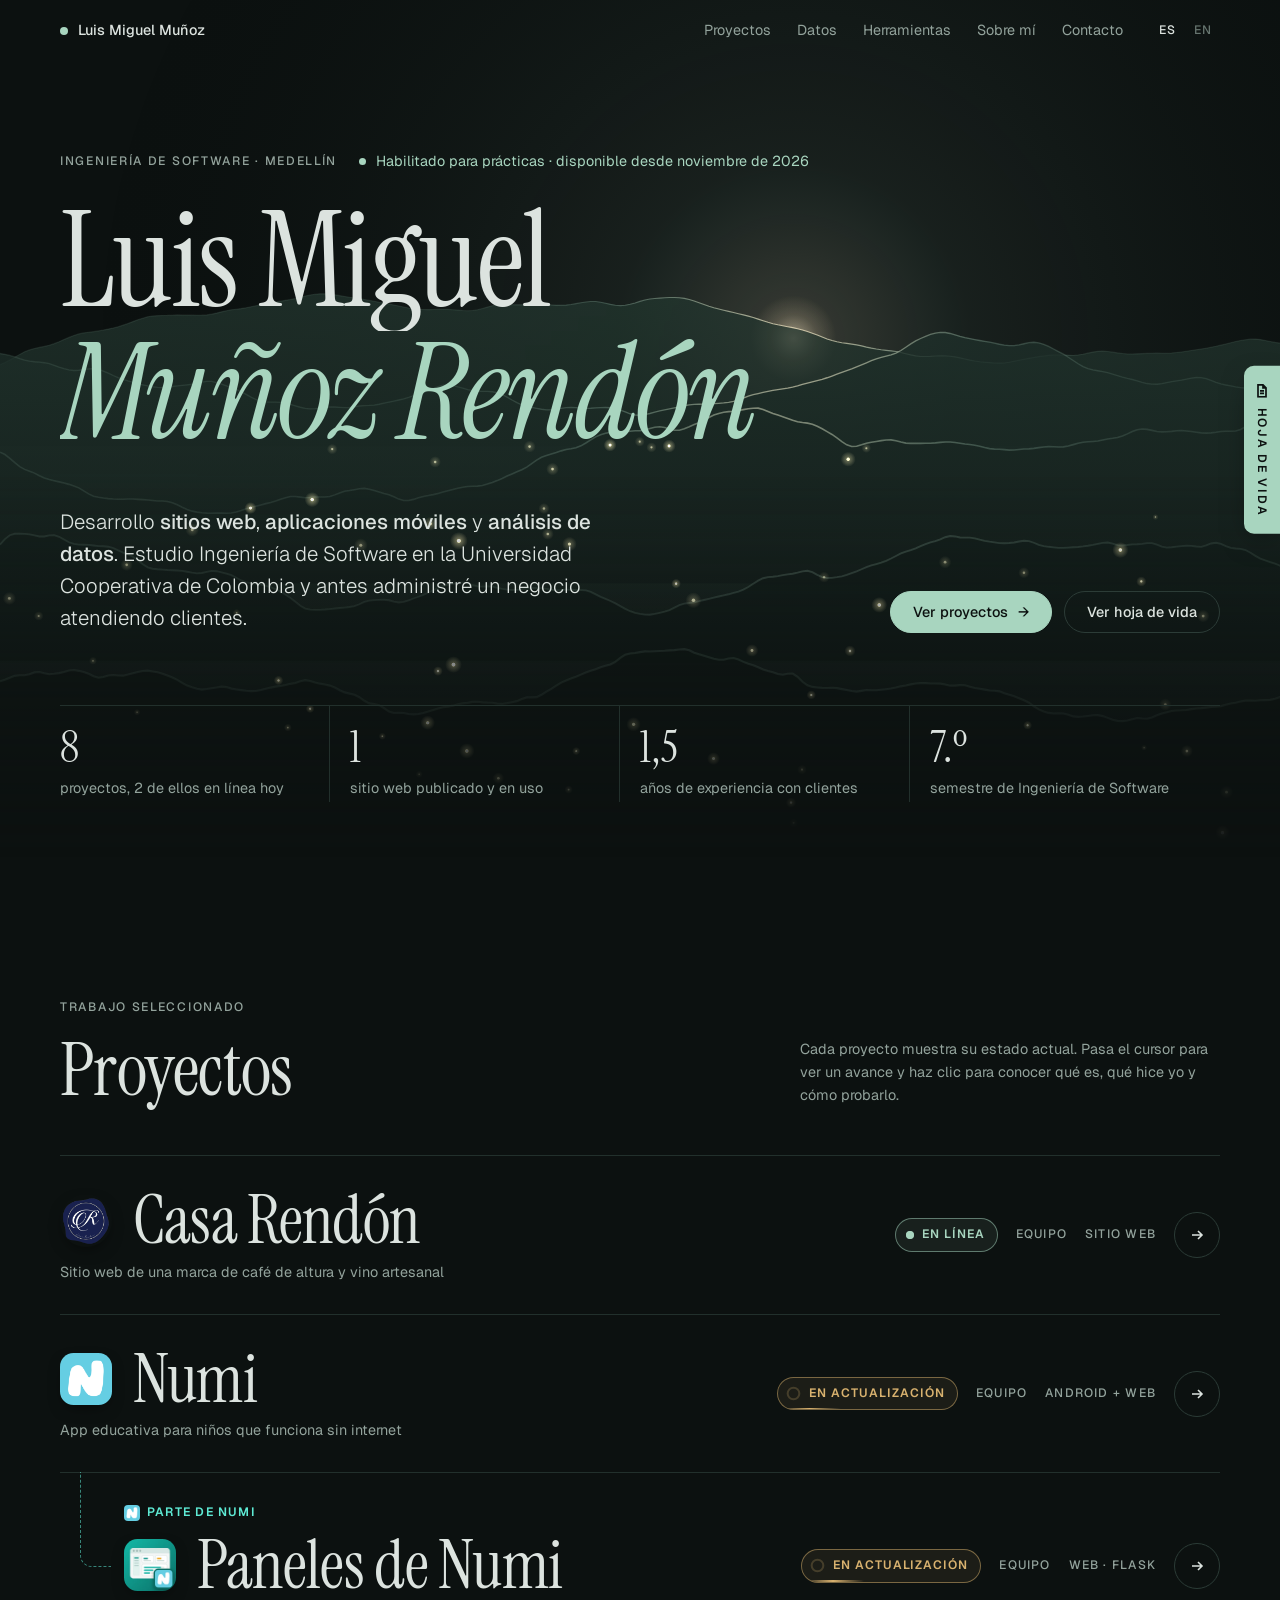
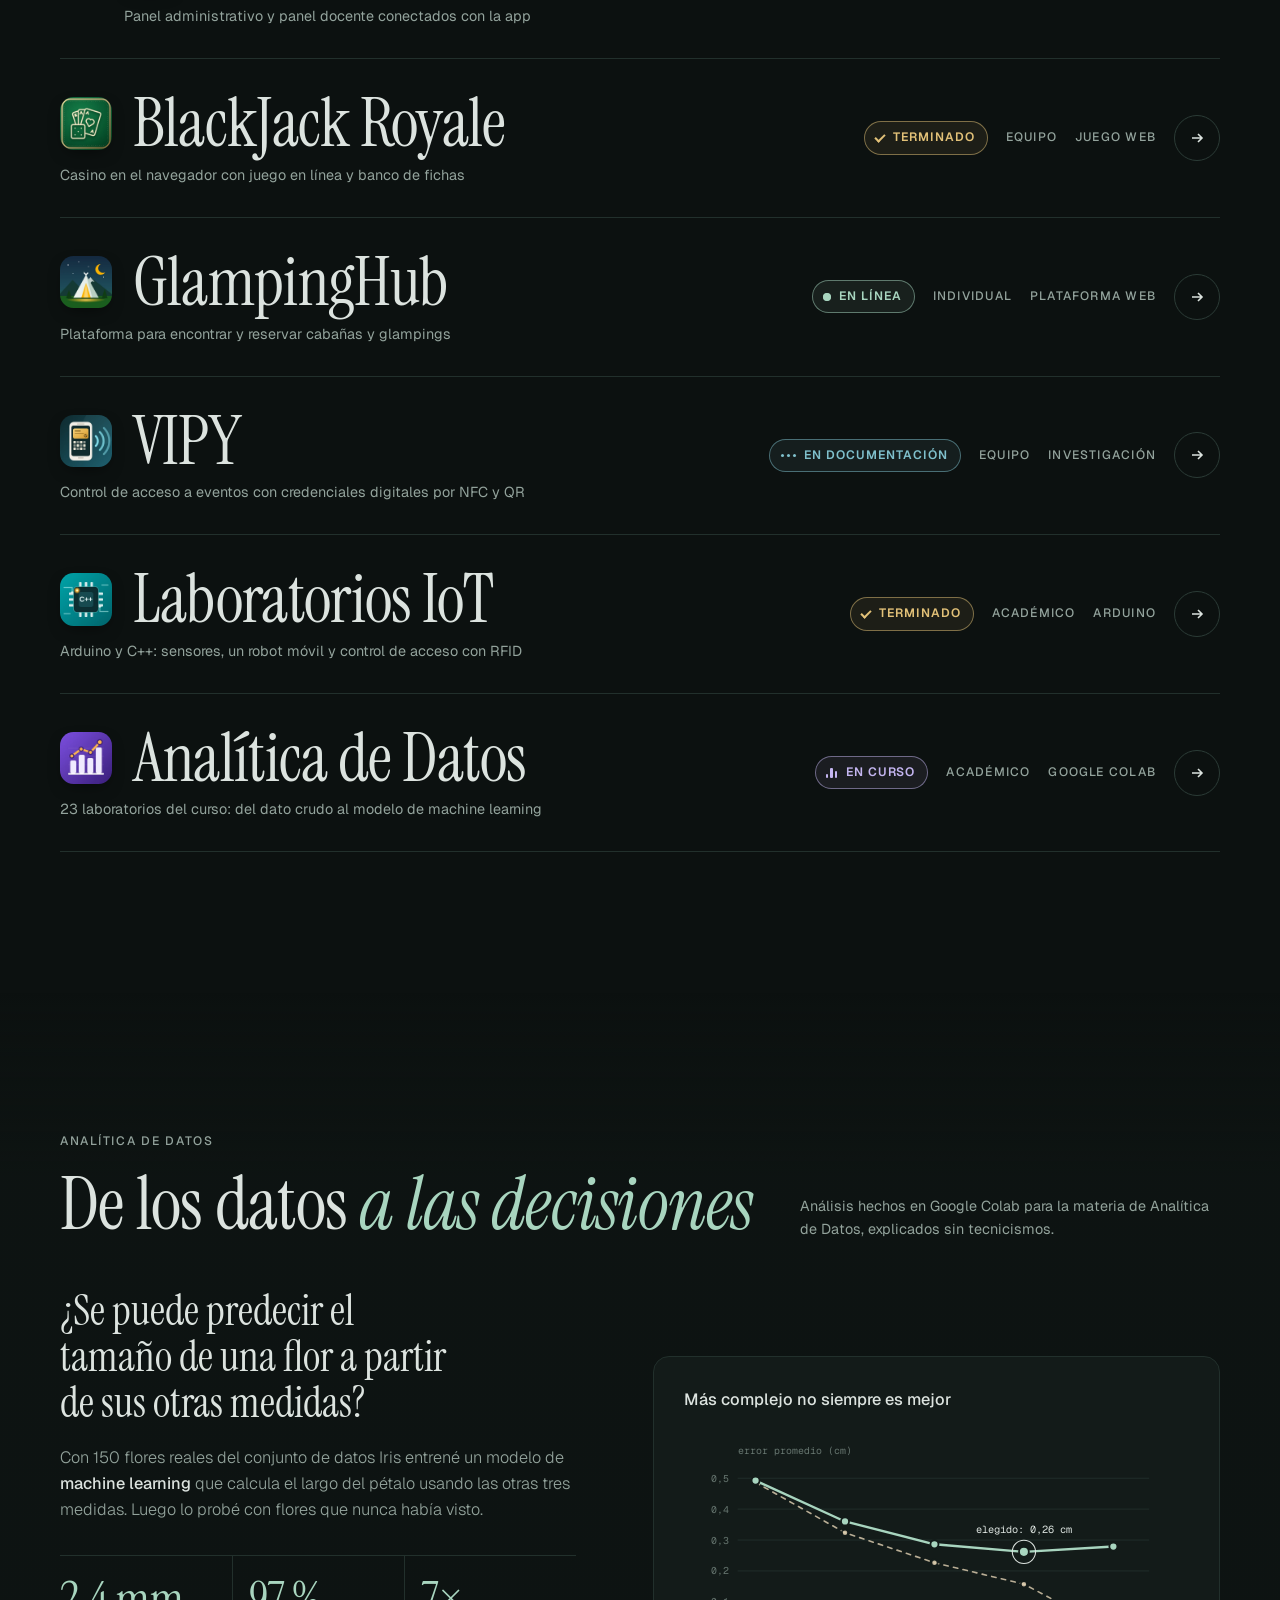
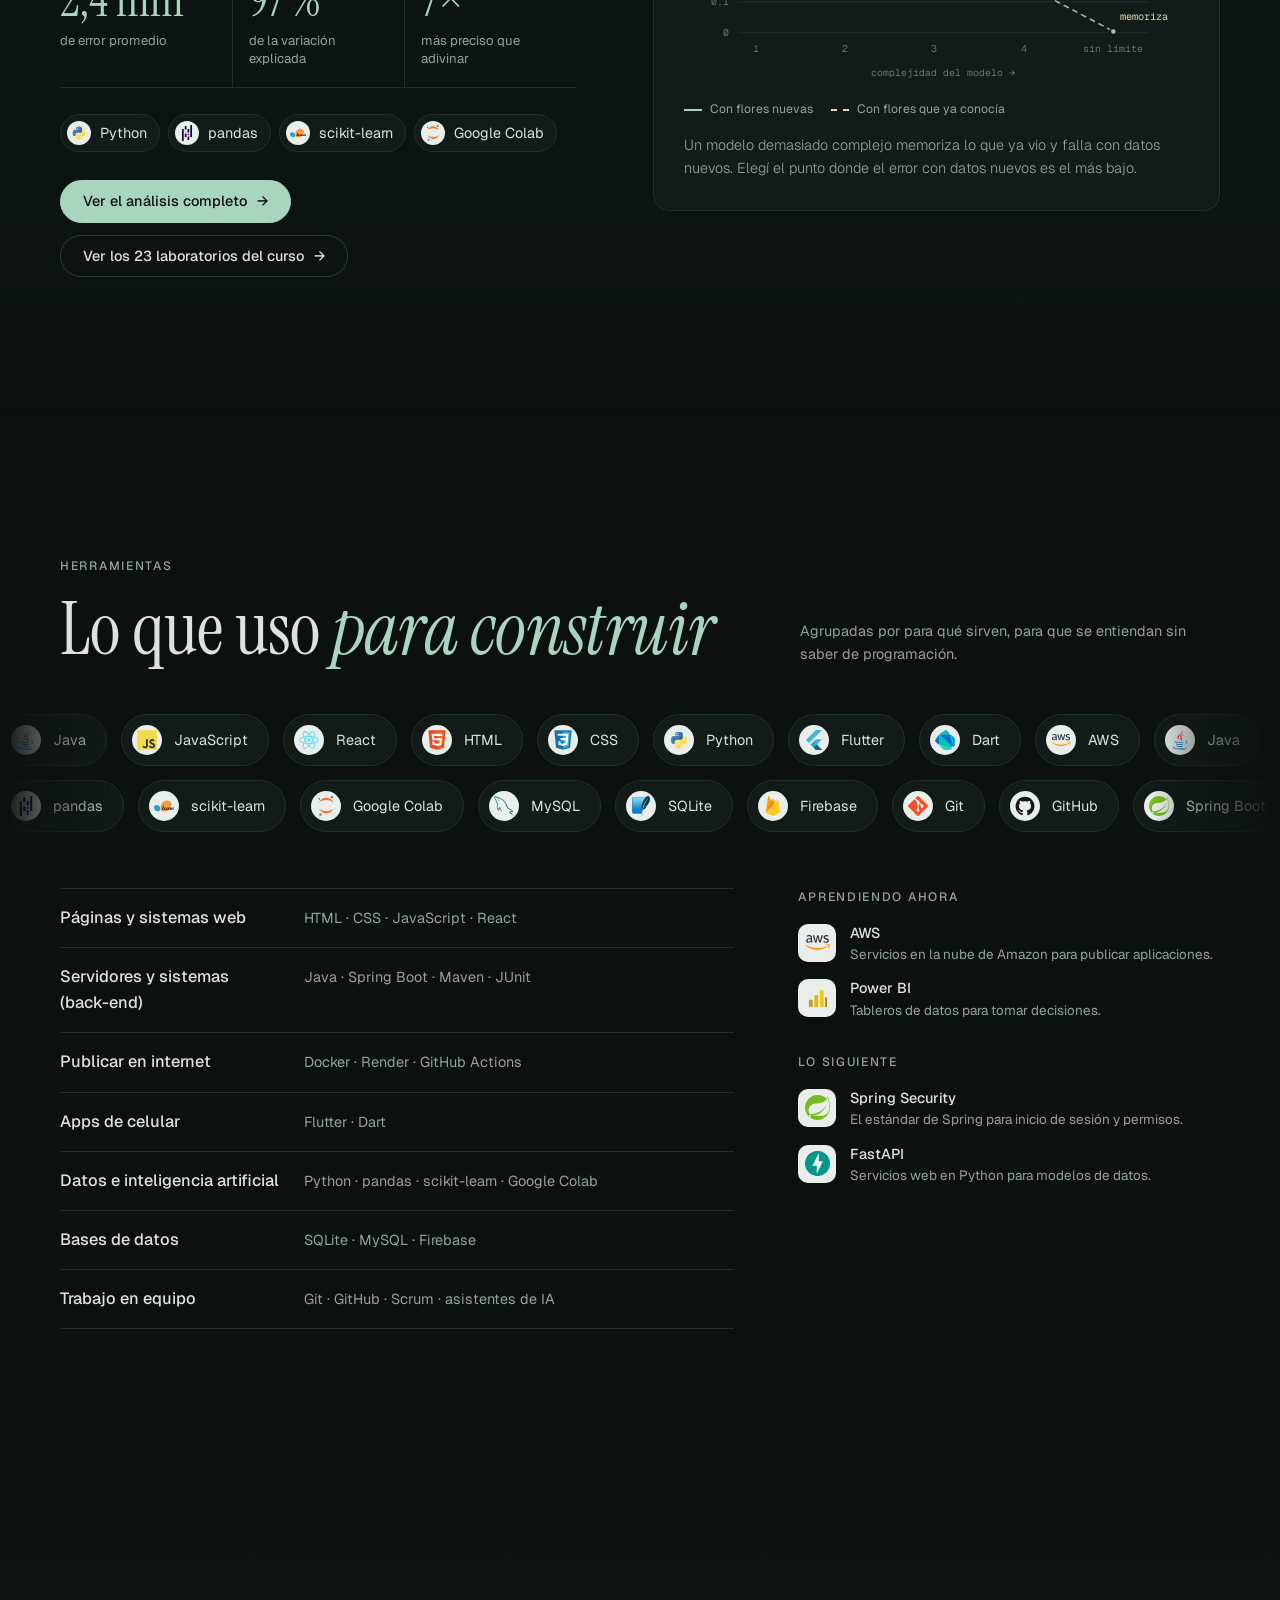
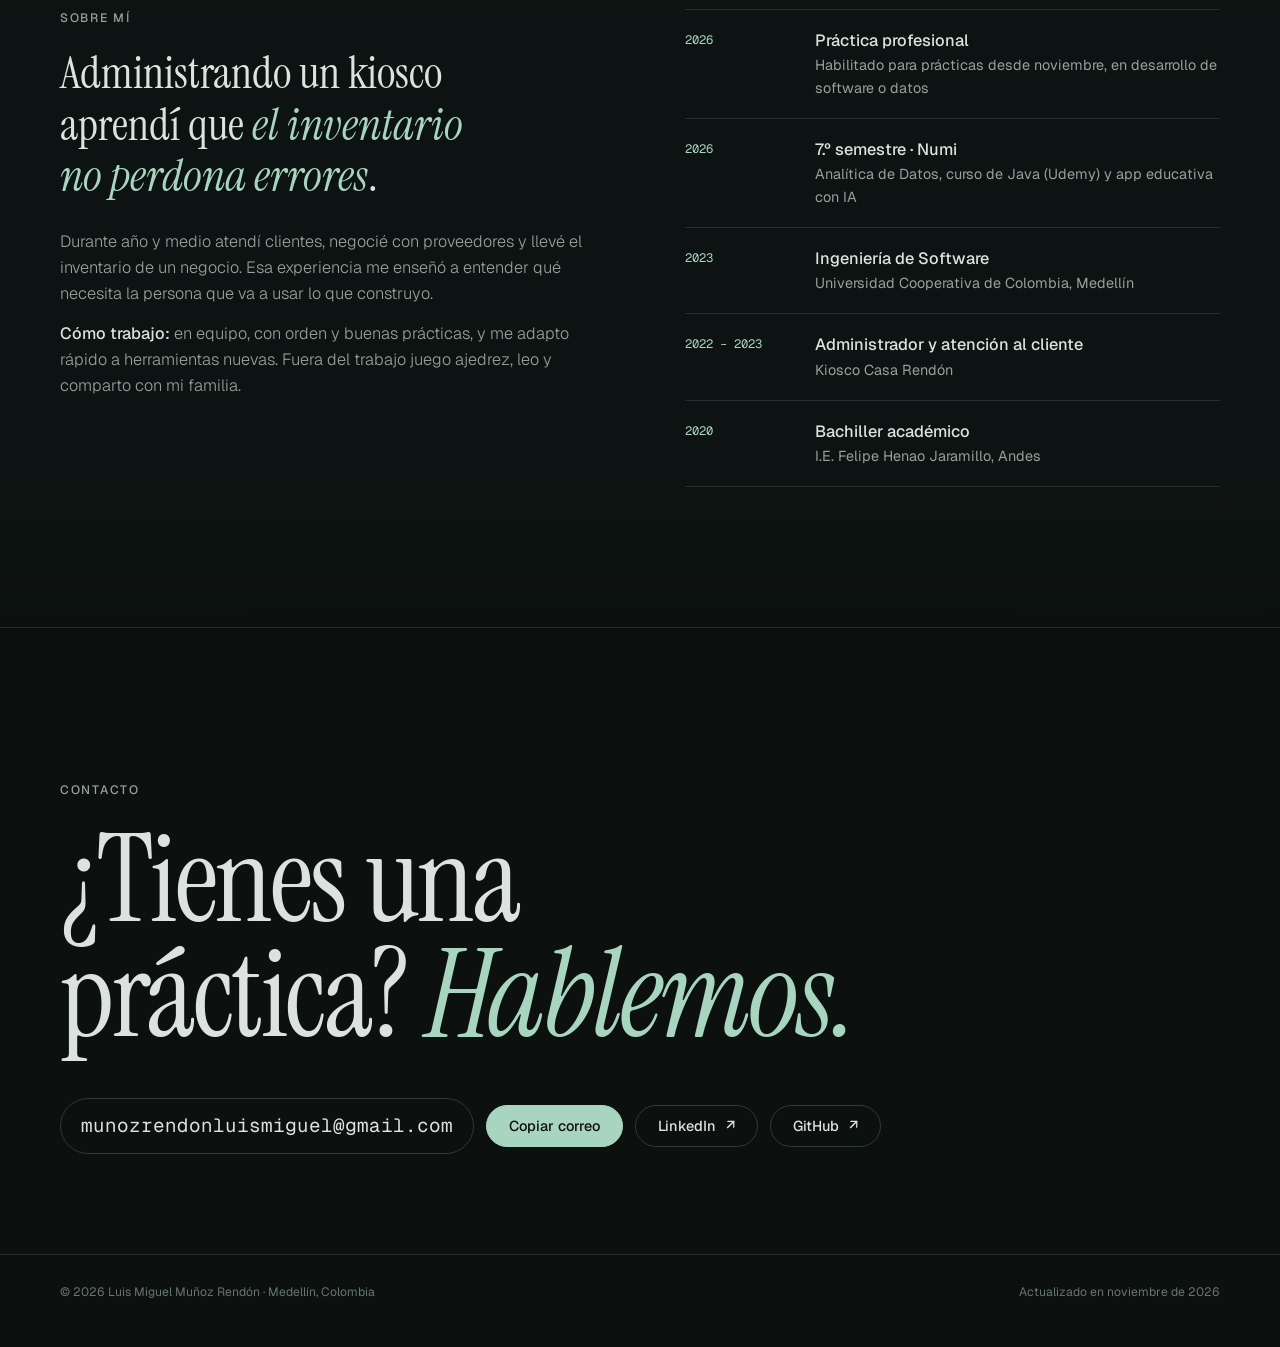
==== commit da078ec0: "Portafolio: nuevo recuadro "En actualización" con anillo de progreso (reemplaza "En reconstrucción")" ====
--- a/index.html
+++ b/index.html
@@ -218,10 +218,15 @@
 .st-fin i{width:10px;height:10px}.st-fin i::before{content:"";width:4px;height:8px;border:solid rgb(var(--c));border-width:0 2px 2px 0;transform:translateY(-1px) rotate(45deg)}
 .st-fin::after{content:"";position:absolute;inset:0;z-index:-1;background:linear-gradient(105deg,transparent 35%,rgba(var(--c),.28) 50%,transparent 65%);transform:translateX(-100%);animation:stSheen 3.6s ease-in-out infinite}
 @keyframes stSheen{0%,50%{transform:translateX(-100%)}100%{transform:translateX(100%)}}
-.st-obra{--c:232,164,106}
-.st-obra::after{content:"";position:absolute;inset:0;z-index:-1;background:repeating-linear-gradient(-55deg,rgba(var(--c),.16) 0 5px,transparent 5px 11px);background-size:200% 100%;animation:stStripe 1.4s linear infinite}
+.st-obra{--c:217,178,111;padding-left:8px}
+.st-obra::after{content:"";position:absolute;left:0;bottom:0;height:1.5px;width:35%;background:linear-gradient(90deg,transparent,rgb(var(--c)),transparent);animation:stLine 2.8s ease-in-out infinite}
+@keyframes stLine{from{transform:translateX(-100%)}to{transform:translateX(300%)}}
 @keyframes stStripe{to{background-position:-26.9px 0}}
-.st-obra i{width:10px;height:10px;border-radius:50%;border:2px dotted rgb(var(--c));animation:stSpin 2.4s linear infinite}
+.st-obra i{width:15px;height:15px}
+.st-obra svg{width:15px;height:15px;transform:rotate(-90deg);display:block}
+.st-obra .trk{fill:none;stroke:rgba(var(--c),.22);stroke-width:2.4}
+.st-obra .arc{fill:none;stroke:rgb(var(--c));stroke-width:2.4;stroke-linecap:round;stroke-dasharray:44;stroke-dashoffset:44;animation:stFill 2.8s cubic-bezier(.6,0,.3,1) infinite}
+@keyframes stFill{0%{stroke-dashoffset:44;opacity:1}70%{stroke-dashoffset:0}85%{stroke-dashoffset:0;opacity:1}100%{stroke-dashoffset:0;opacity:0}}
 @keyframes stSpin{to{transform:rotate(360deg)}}
 .st-doc{--c:127,192,204}
 .st-doc i{width:16px;display:flex;gap:3px;justify-content:center}
@@ -665,13 +670,13 @@
         what:"Muchos niños de las zonas rurales de Medellín no tienen internet en casa. Numi es una app de celular con actividades de matemáticas, español, ciencias, sociales e inglés, y un asistente de inteligencia artificial que responde preguntas sin necesidad de conexión.",
         wins:["Funciona 100 % sin internet una vez instalada, incluso en celulares económicos.","49 actividades interactivas con audio: arrastrar, elegir, armar palabras y encontrar parejas.","El progreso se guarda en el celular y se sincroniza cuando vuelve la conexión.","Paneles web de roles en Flask y MySQL: el administrador gestiona actividades, instituciones y usuarios; el docente ve el avance de su grupo y descarga reportes en Excel y PDF (110 pruebas automáticas)."],
         role:"Formé parte del equipo de ingeniería, que programó la lógica de la app, la base de datos, el asistente de IA y la sincronización. El diseño visual lo hizo el equipo de Crosmedia. En los paneles de roles trabajo en el panel administrativo y el docente.",
-        note:"En reconstrucción: estoy mejorando los paneles de roles (administrador y docente) y su conexión con la app. Los paneles tienen su propia ficha en este portafolio."},
+        note:"En actualización: estoy mejorando los paneles de roles (administrador y docente) y su conexión con la app. Los paneles tienen su propia ficha en este portafolio."},
       en:{name:"Numi",desc:"Educational app for children that works without internet",meta:["Team","Android + web"],
         sub:"Children in grades 1 to 5 in rural Medellín",
         what:"Many children in rural Medellín have no internet at home. Numi is a phone app with math, Spanish, science, social studies and English activities, plus an AI assistant that answers questions without a connection.",
         wins:["Works 100% offline once installed, even on low-cost phones.","49 interactive activities with audio: drag and drop, multiple choice, word building and matching.","Progress is saved on the phone and syncs when the connection comes back.","Role-based web panels in Flask and MySQL: admins manage activities, schools and users; teachers follow their group's progress and download Excel and PDF reports (110 automated tests)."],
         role:"I was part of the engineering team, which programmed the app logic, the database, the AI assistant and the syncing. The visual design was done by the Crosmedia team. On the role panels I work on the admin and teacher panels.",
-        note:"Being rebuilt: I am improving the role panels (admin and teacher) and their connection to the app. The panels have their own entry in this portfolio."} },
+        note:"Updating: I am improving the role panels (admin and teacher) and their connection to the app. The panels have their own entry in this portfolio."} },
     { id:"paneles", status:"obra", logo:"media/icons/paneles.webp", linked:"numi", image:"media/paneles.webp", poster:"media/paneles.webp",
       tools:[["python","Python"],["","Flask"],["mysql","MySQL"],["","Bootstrap"],["javascript","JavaScript"],["","pytest"],["github","GitHub"]],
       links:[{href:"https://github.com/luism7p7/numi-paneles-roles",es:"Ver el código de los paneles",en:"View the panels code",main:true}],
@@ -688,13 +693,13 @@
         what:"Numi tiene dos paneles web que trabajan con la app del celular. En el administrativo se gestiona el contenido: actividades, imágenes y audios, instituciones, grupos y usuarios, y se vigila qué celulares llevan días sin sincronizar. En el docente, cada profesor sigue el avance de su grupo por materia y decide qué actividades quedan activas.",
         wins:["Constructor de actividades: lo que se publica llega al celular del niño en su próxima sincronización.","Panel docente con avance por materia, racha, estudiantes que requieren atención y reportes en Excel y PDF.","Un puente con clave conecta los paneles con el backend de la app; el progreso usa la misma tabla y la misma regla: gana el mayor avance.","Cada rol tiene su propio acceso, y solo las cuentas institucionales autorizadas entran.","110 pruebas automáticas con pytest."],
         role:"Trabajo en el panel administrativo y el docente: el servidor en Flask que alimenta cada pantalla con datos reales de MySQL, la conexión con la app y las pruebas. El diseño de las pantallas es del equipo.",
-        note:"En reconstrucción: estoy mejorando los dos paneles y su conexión con la app."},
+        note:"En actualización: estoy mejorando los dos paneles y su conexión con la app."},
       en:{name:"Numi Panels",desc:"Admin and teacher web panels connected to the app",meta:["Team","Web · Flask"],
         sub:"The web side of Numi · admin and teacher",
         what:"Numi has two web panels that work with the phone app. The admin panel manages the content: activities, images and audio, schools, groups and users, and it tracks which phones have not synced for days. In the teacher panel, each teacher follows their group's progress by subject and decides which activities stay active.",
         wins:["Activity builder: what is published reaches the child's phone on the next sync.","Teacher panel with progress by subject, streak, students who need attention and Excel and PDF reports.","A keyed bridge connects the panels with the app backend; progress uses the same table and the same rule: the highest progress wins.","Each role has its own sign-in, and only authorized institutional accounts can enter.","110 automated tests with pytest."],
         role:"I work on the admin and teacher panels: the Flask server that feeds every screen with real MySQL data, the connection with the app and the tests. The screen design is by the team.",
-        note:"Being rebuilt: I am improving both panels and their connection to the app."} },
+        note:"Updating: I am improving both panels and their connection to the app."} },
     { id:"blackjack", status:"fin", logo:"media/icons/blackjack.webp", video:"media/blackjack.mp4", poster:"media/blackjack.jpg",
       tools:[["javascript","JavaScript"],["html5","HTML"],["css3","CSS"],["python","Python"]],
       links:[{href:"https://luism7p7.github.io/BlackJack/Casino/public/",es:"Jugar en línea",en:"Play online",main:true},{href:"https://github.com/luism7p7/BlackJack",es:"Ver el código",en:"View code"}],
@@ -829,8 +834,8 @@
   function esc(s){ return String(s).replace(/[&<>"]/g,function(c){return {"&":"&amp;","<":"&lt;",">":"&gt;",'"':"&quot;"}[c];}); }
   var ARROW='<svg viewBox="0 0 16 16" aria-hidden="true"><path d="M3 8h10M9 4l4 4-4 4"/></svg>';
   function byId(id){ for(var i=0;i<P.length;i++) if(P[i].id===id) return P[i]; return null; }
-  var ST={vivo:{es:"En línea",en:"Live"},fin:{es:"Terminado",en:"Completed"},obra:{es:"En reconstrucción",en:"Being rebuilt"},doc:{es:"En documentación",en:"In documentation"},curso:{es:"En curso",en:"Ongoing"}};
-  function stHtml(p){ var k=p.status; if(!k) return ''; return '<span class="st st-'+k+'"><i aria-hidden="true">'+((k==="doc"||k==="curso")?'<b></b><b></b><b></b>':'')+'</i>'+esc(ST[k][lang])+'</span>'; }
+  var ST={vivo:{es:"En línea",en:"Live"},fin:{es:"Terminado",en:"Completed"},obra:{es:"En actualización",en:"Updating"},doc:{es:"En documentación",en:"In documentation"},curso:{es:"En curso",en:"Ongoing"}};
+  function stHtml(p){ var k=p.status; if(!k) return ''; return '<span class="st st-'+k+'"><i aria-hidden="true">'+((k==="doc"||k==="curso")?'<b></b><b></b><b></b>':(k==="obra"?'<svg viewBox="0 0 18 18"><circle class="trk" cx="9" cy="9" r="7"/><circle class="arc" cx="9" cy="9" r="7"/></svg>':''))+'</i>'+esc(ST[k][lang])+'</span>'; }
   function logoHtml(p){
     if(p.logo && p.numiBadge) return '<span class="pic-numi"><img src="'+p.logo+'" alt=""><span class="pic">'+ICON.panel+'</span></span>';
     if(p.logo) return '<img src="'+p.logo+'" alt=""'+(p.round?' class="round"':'')+'>';
